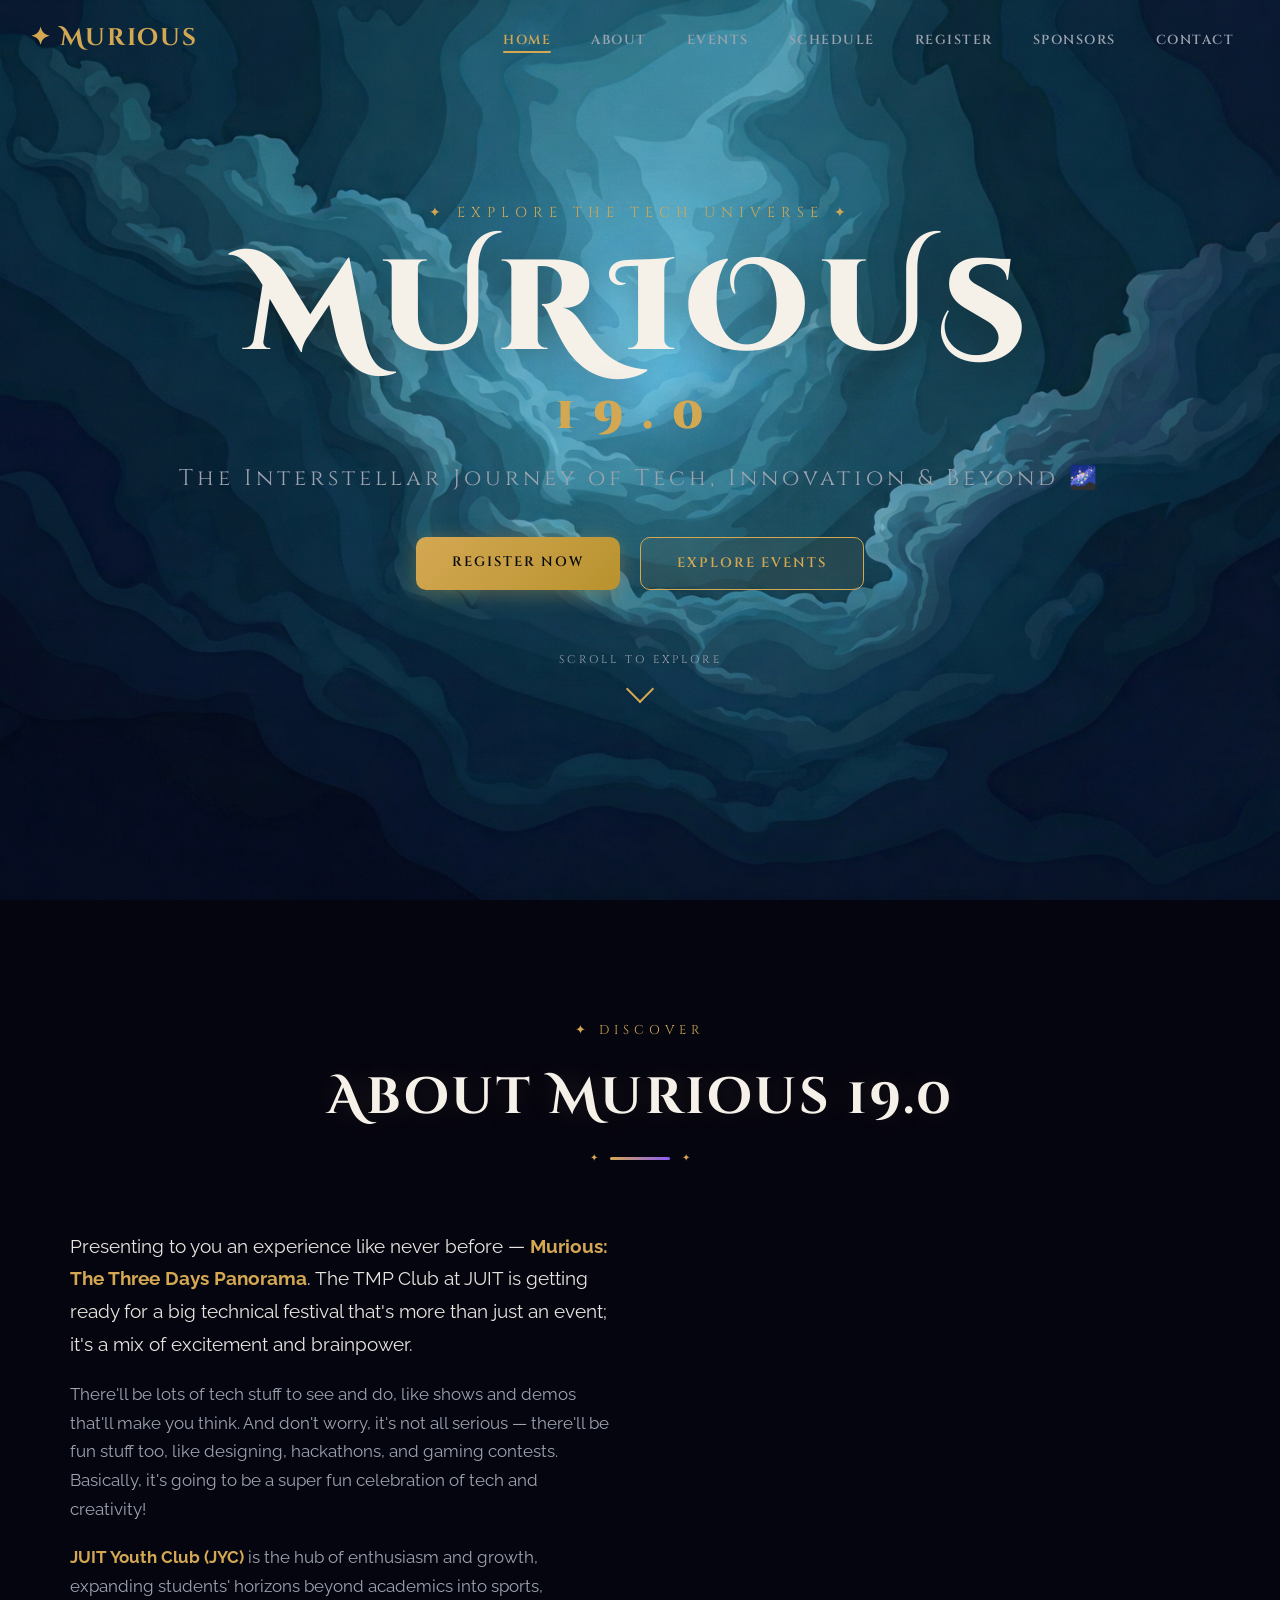
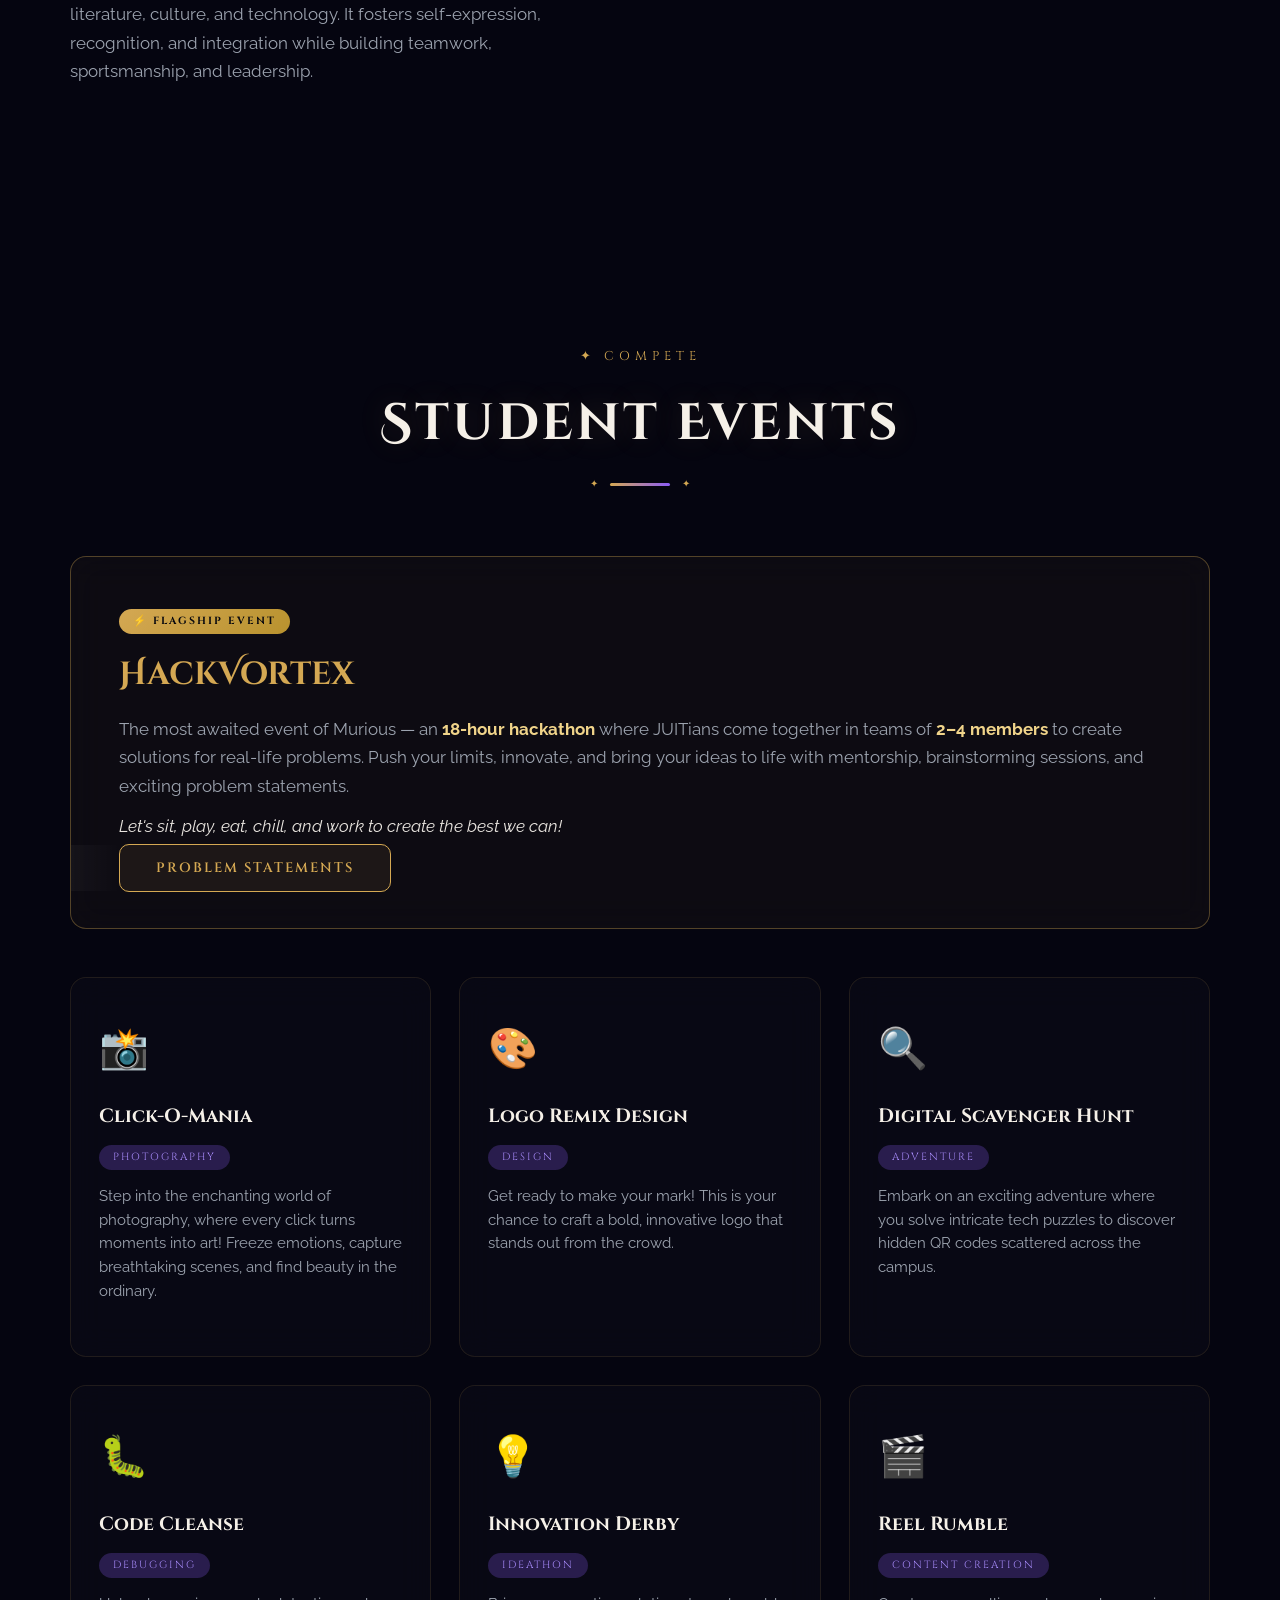
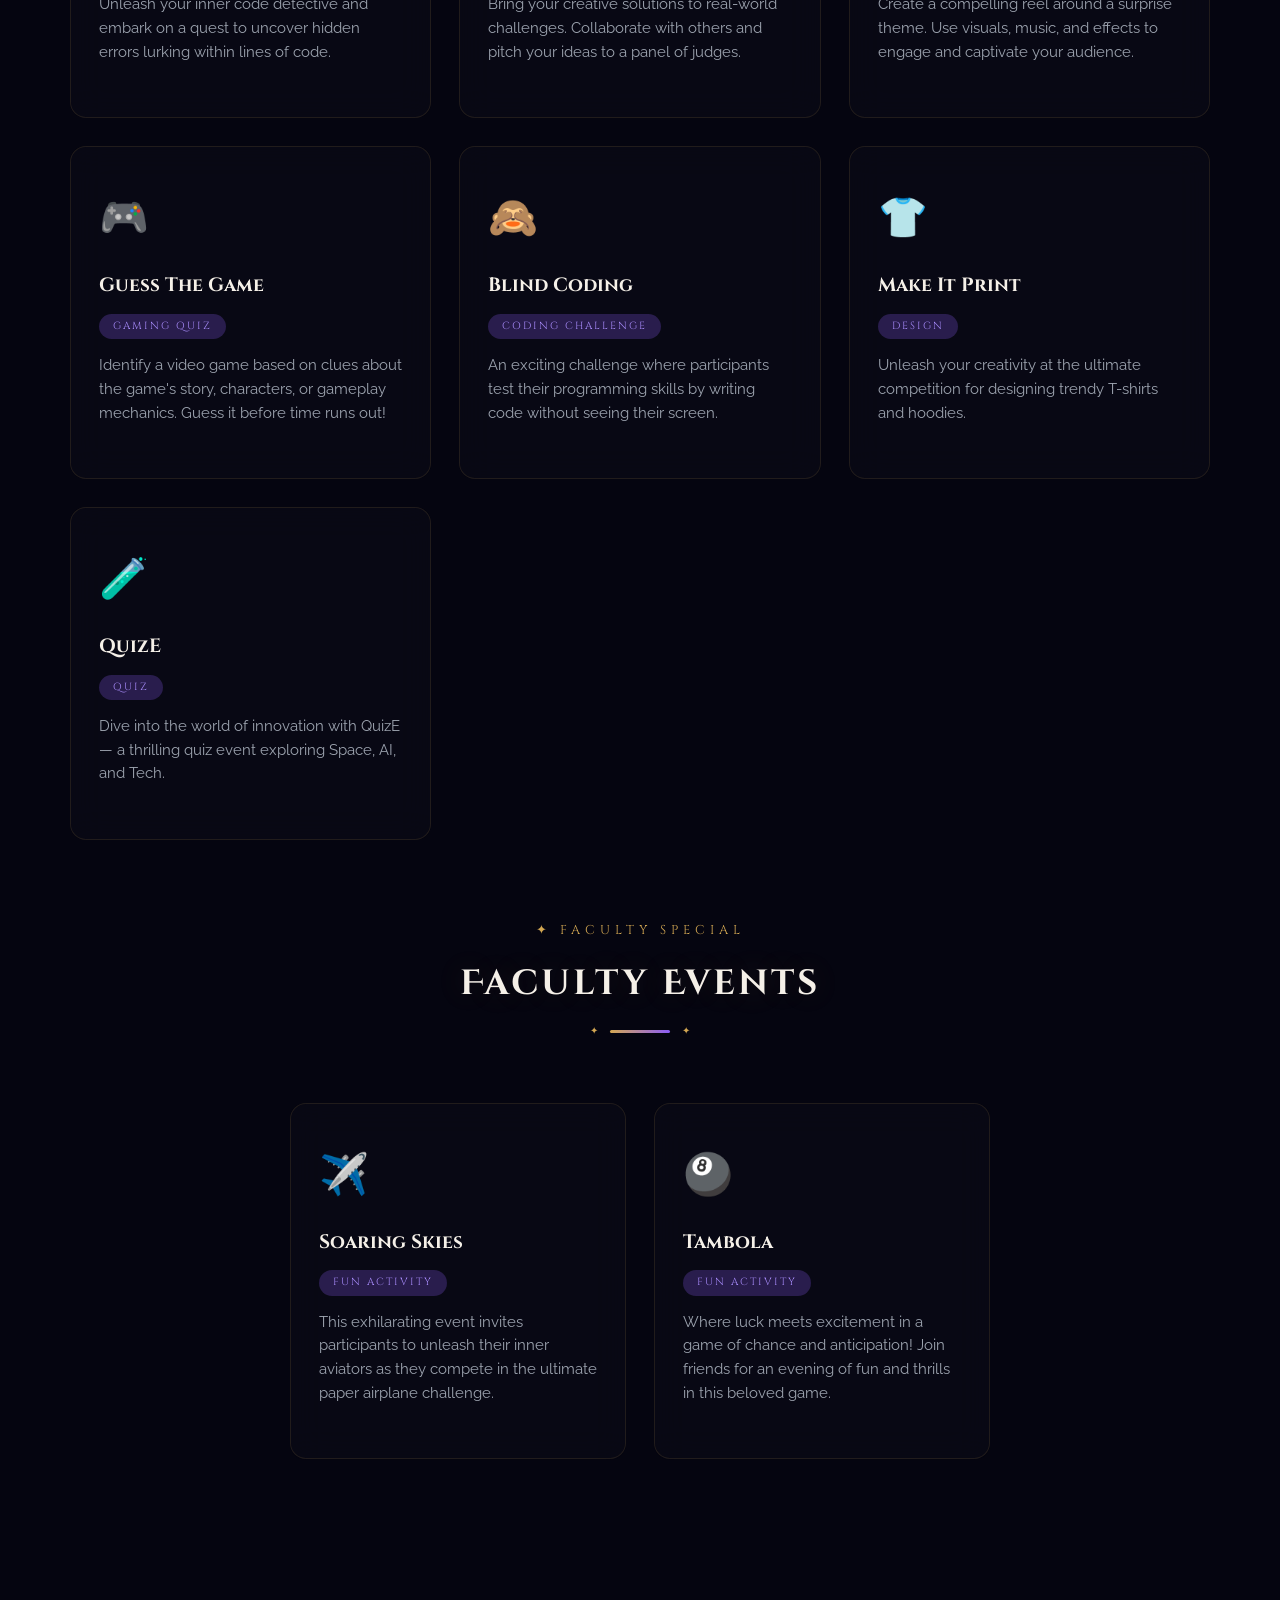
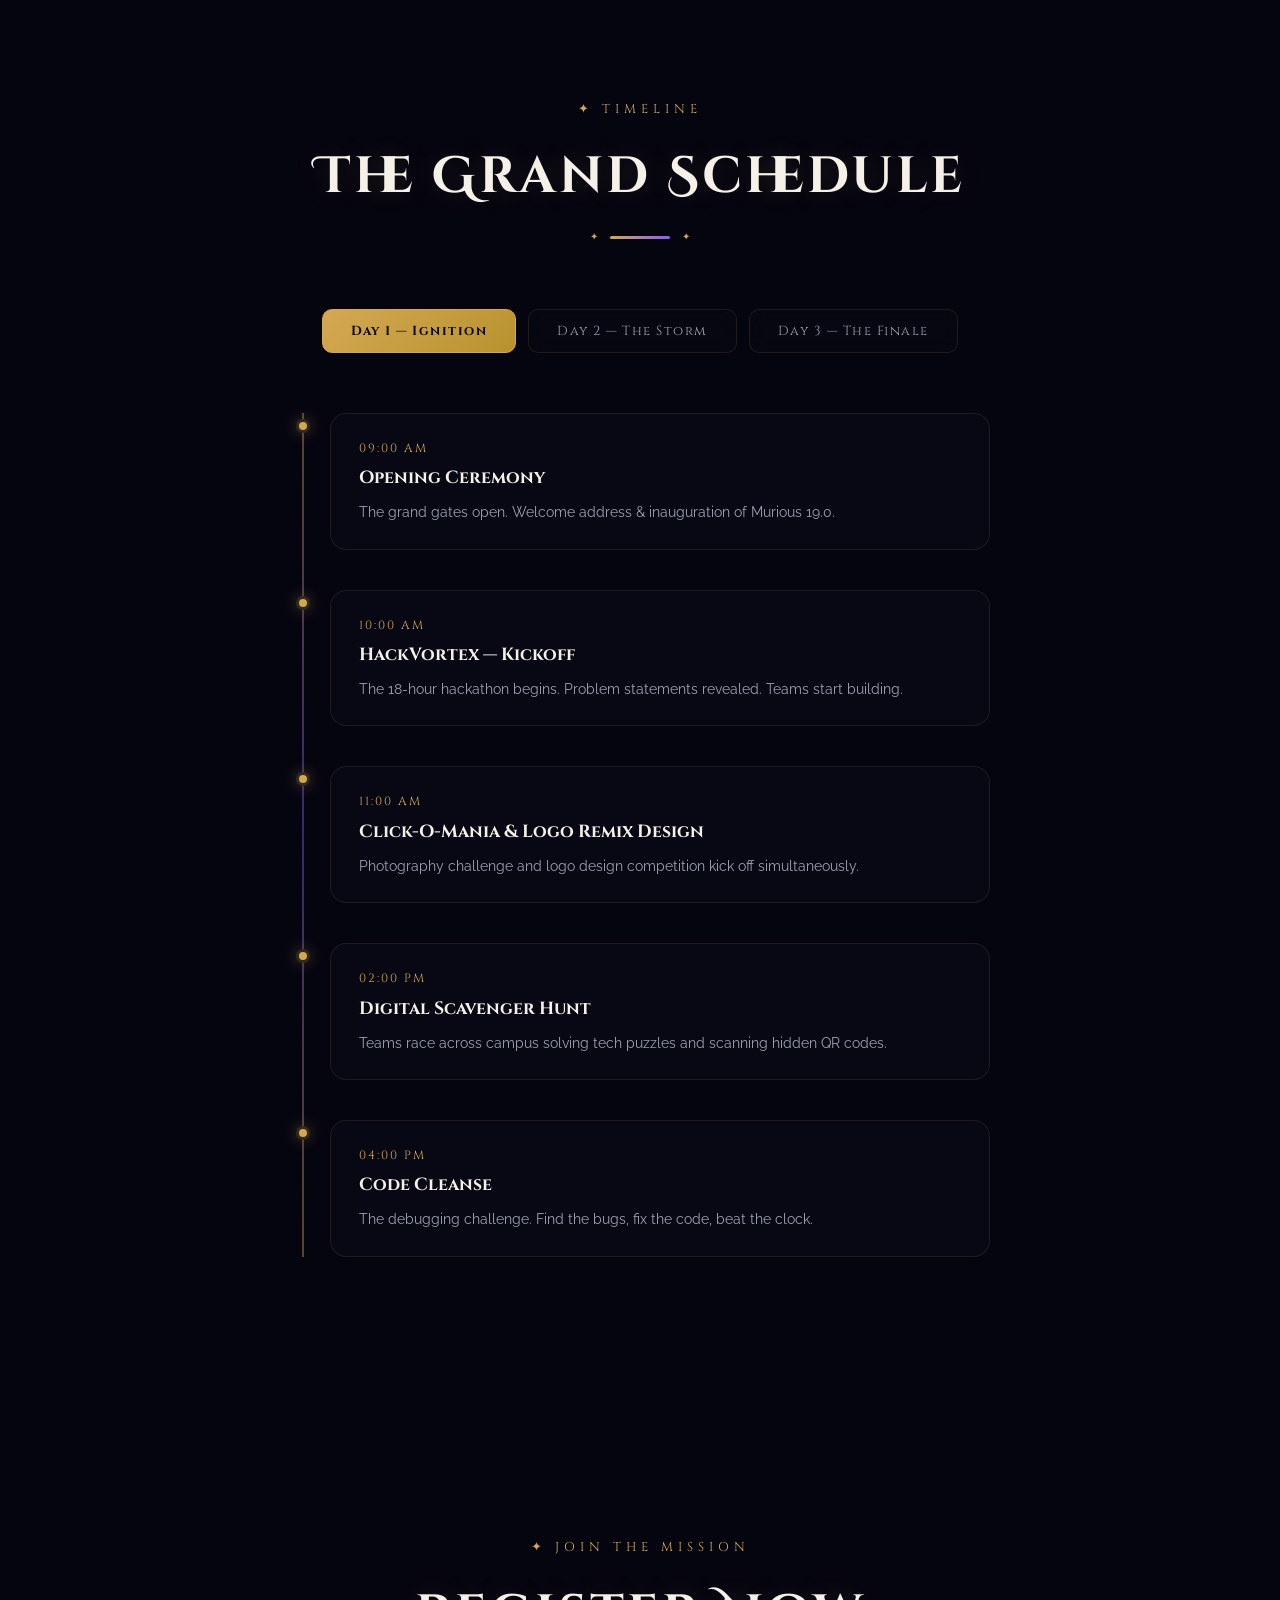
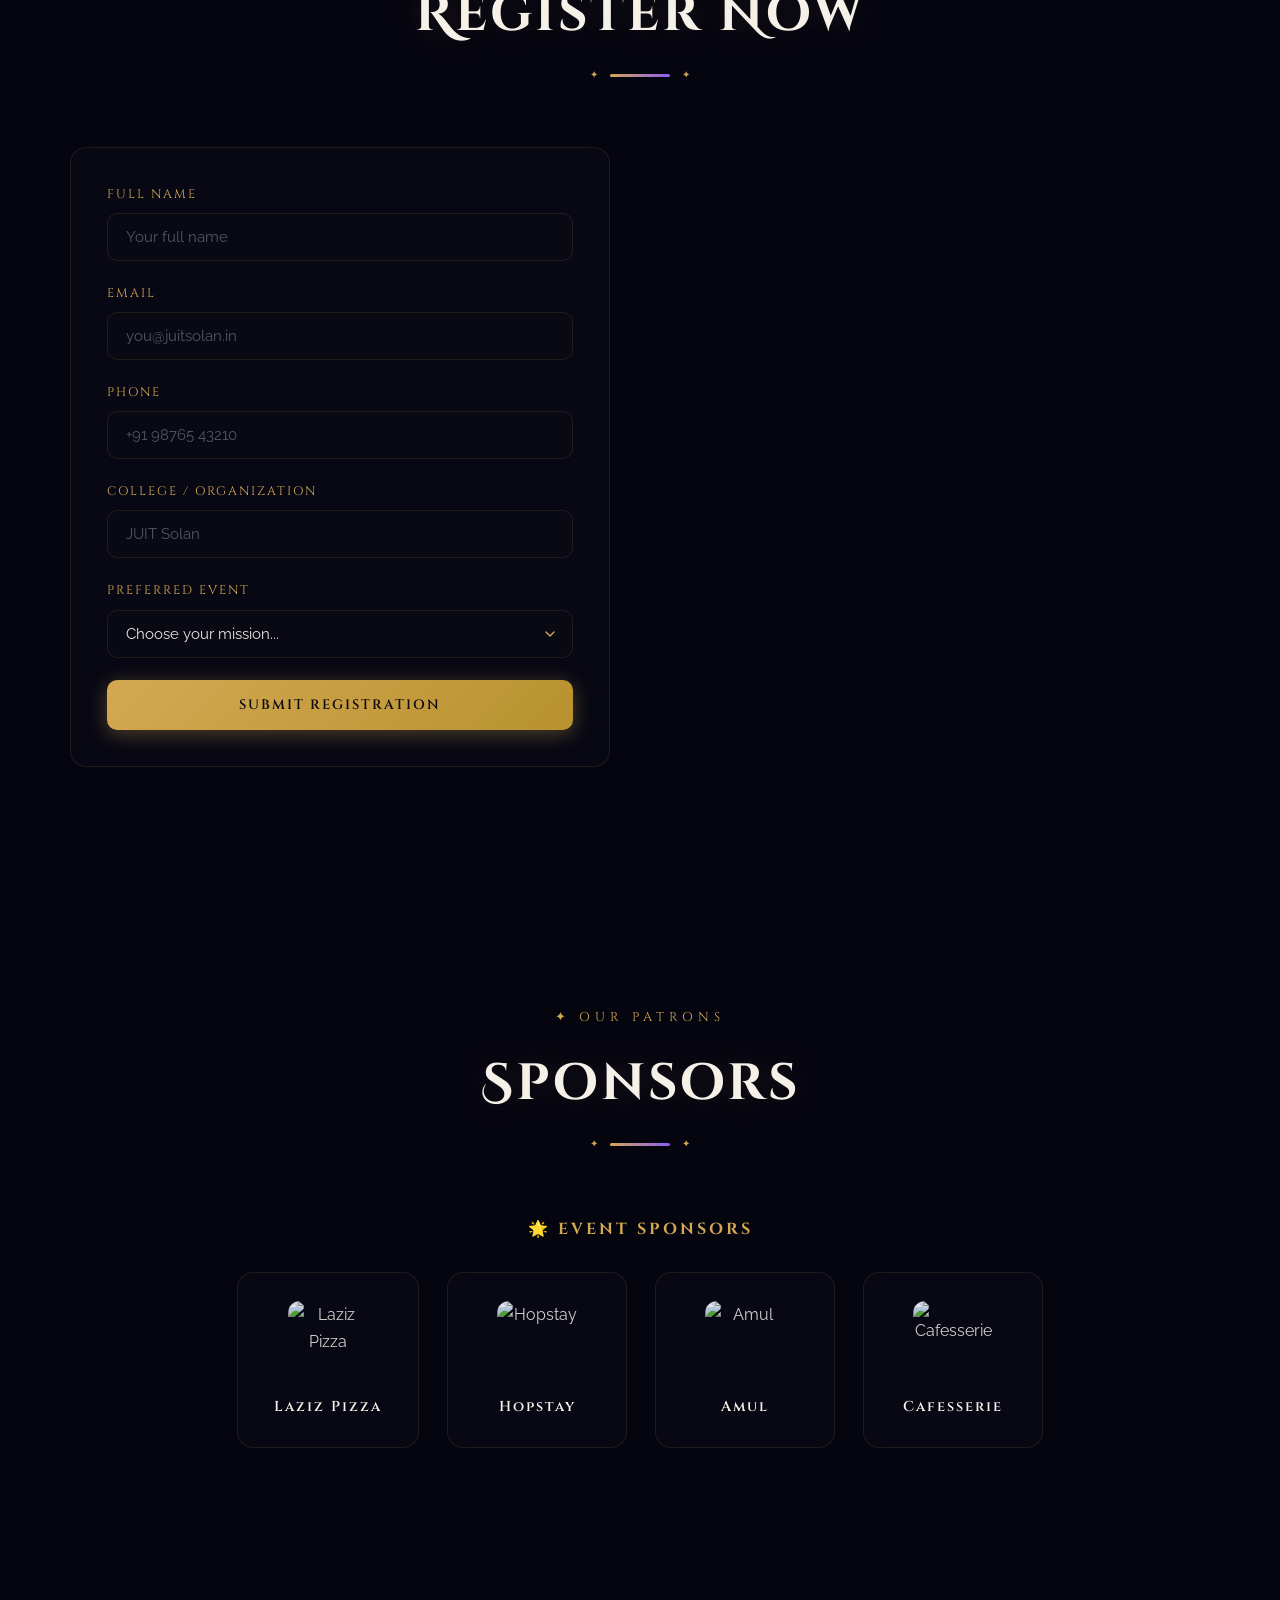
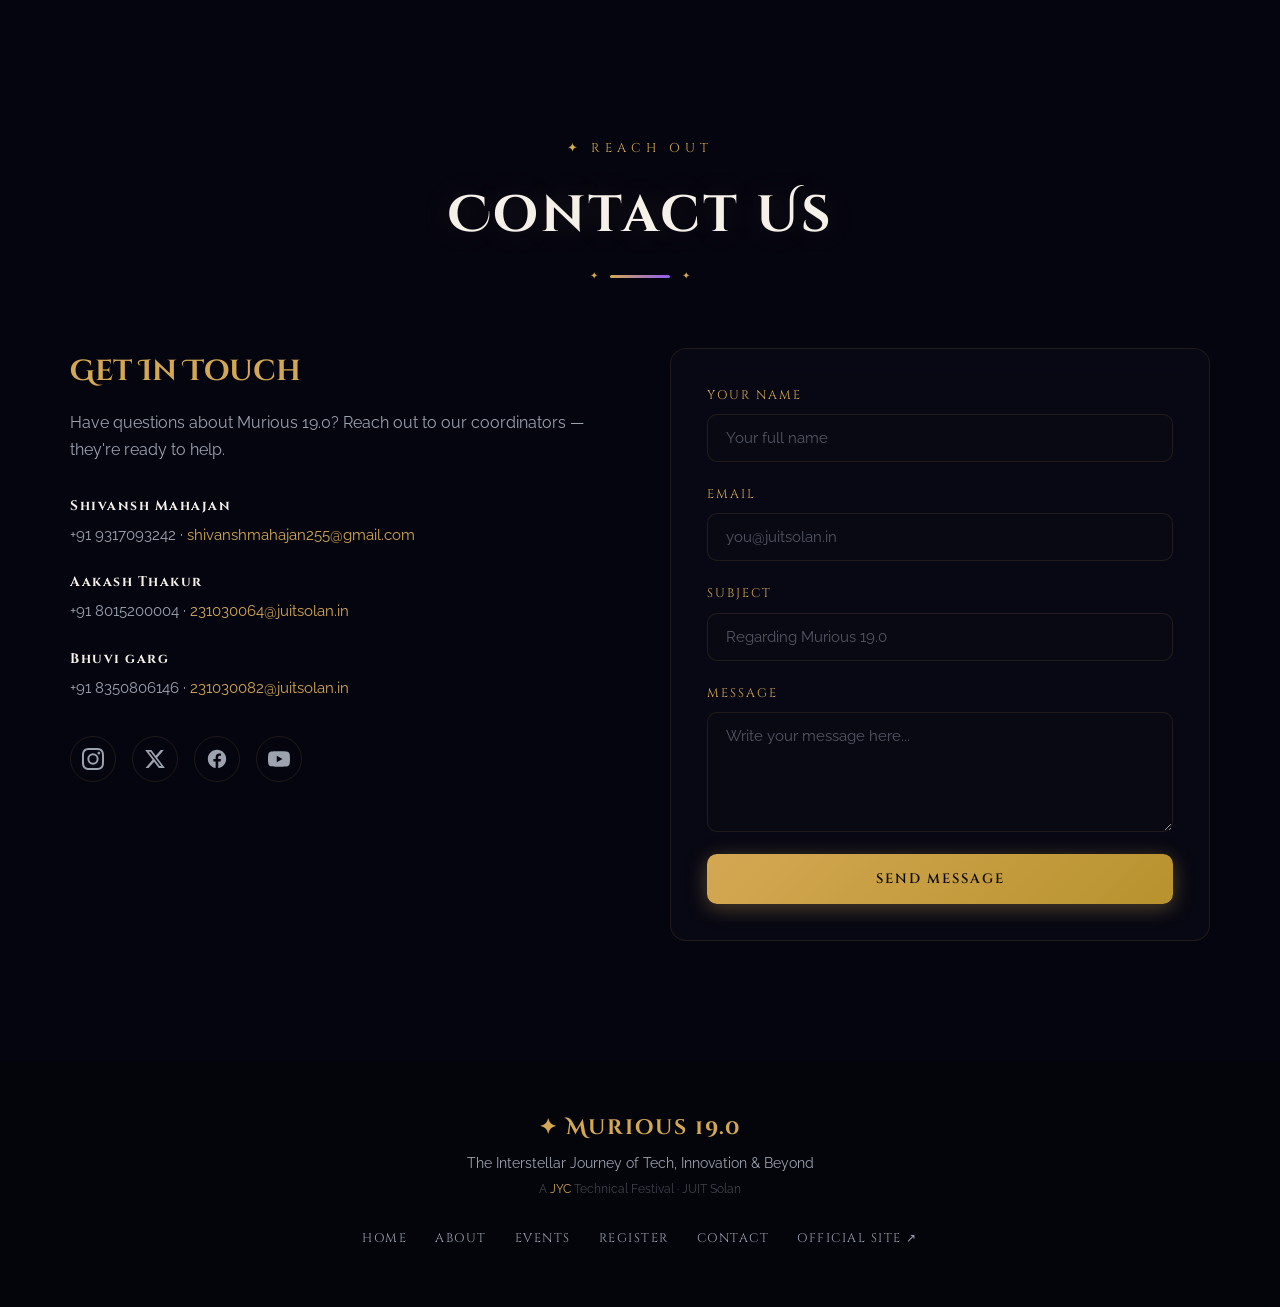
==== index.html @ af6c16df "Merge pull request #2 from abhinavxjha/main new bg animation" ====
<!DOCTYPE html>
<html lang="en">

<head>
  <meta charset="UTF-8">
  <meta name="viewport" content="width=device-width, initial-scale=1.0">
  <title>Murious 19.0 — Explore the Tech Universe | JUIT</title>
  <meta name="description"
    content="Murious 19.0 by JYC — The three-day tech fest panorama at JUIT. HackVortex, Blind Coding, Innovation Derby, and more. Register now!">
  <link rel="preconnect" href="https://fonts.googleapis.com">
  <link rel="preconnect" href="https://fonts.gstatic.com" crossorigin>
  <link
    href="https://fonts.googleapis.com/css2?family=Cinzel+Decorative:wght@400;700;900&family=Cinzel:wght@400;600;700&family=Raleway:wght@300;400;500;600;700&display=swap"
    rel="stylesheet">
  <link rel="stylesheet" href="styles.css">
</head>

<body>


  <!-- ═══ LOADER ═══ -->
  <div id="pageLoader" class="page-loader">
    <img src="loader.gif" alt="Loading..." class="loader-gif">
  </div>


  <!-- ═══ MAGIC WAND CURSOR ═══ -->
  <div id="wandCursor" class="wand-cursor">
    <img src="static_cursor.png" class="wand-static" alt="">
    <img src="clicked_cursor.png" class="wand-clicked" alt="">
  </div>
  <div id="wandShadow" class="wand-shadow"></div>
  <div id="sparkleContainer" class="sparkle-container"></div>
  <canvas id="wandTrail" class="wand-trail"></canvas>


  <!-- ═══ NAVBAR ═══ -->
  <nav id="navbar">
    <div class="nav-container">
      <a href="#home" class="nav-logo">✦ Murious</a>
      <button class="nav-toggle" id="navToggle" aria-label="Toggle menu">
        <span></span><span></span><span></span>
      </button>
      <ul class="nav-links" id="navLinks">
        <li><a href="#home" class="nav-link active">Home</a></li>
        <li><a href="#about" class="nav-link">About</a></li>
        <li><a href="#events" class="nav-link">Events</a></li>
        <li><a href="#schedule" class="nav-link">Schedule</a></li>
        <li><a href="#register" class="nav-link">Register</a></li>
        <li><a href="#sponsors" class="nav-link">Sponsors</a></li>
        <li><a href="#contact" class="nav-link">Contact</a></li>
      </ul>
    </div>
  </nav>

  <!-- ═══ SCROLLABLE CONTENT ═══ -->
  <main class="content-layer">


  <!-- HOME / HERO -->
    <section id="home" class="section hero-section">
      <div class="hero-content">
        <p class="hero-pre">✦ Explore the Tech Universe ✦</p>
        <h1 class="hero-title">MURIOUS<span class="hero-year">19.0</span></h1>
        <p class="hero-tagline">The Interstellar Journey of Tech, Innovation &amp; Beyond 🌌</p>
        <div class="hero-cta-group">
          <a href="https://forms.gle/axCYgx6kRqmrD6RG7" target="_blank" class="btn btn-primary">Register Now</a>
          <a href="#events" class="btn btn-outline">Explore Events</a>
        </div>
        <div class="scroll-indicator">
          <span>Scroll to Explore</span>
          <div class="scroll-arrow"></div>
        </div>
      </div>
      <img src="castle.png" class="hero-castle" alt="Murious Castle">
      <img src="ltree.png" class="hero-tree hero-tree-left" alt="">
      <img src="rtree.png" class="hero-tree hero-tree-right" alt="">
      <img src="lclifs.png" class="hero-clif hero-clif-left" alt="">
      <img src="rclifs.png" class="hero-clif hero-clif-right" alt="">
    </section>


    <!-- ABOUT -->
    <section id="about" class="section">
      <div class="section-container">
        <div class="section-header reveal">
          <span class="section-tag">✦ Discover</span>
          <h2 class="section-title">About Murious 19.0</h2>
          <div class="title-ornament"></div>
        </div>
        <div class="about-grid">
          <div class="about-text reveal">
            <p class="about-lead">Presenting to you an experience like never before — <strong>Murious: The Three Days
                Panorama</strong>. The TMP Club at JUIT is getting ready for a big technical festival that's more than
              just an event; it's a mix of excitement and brainpower.</p>
            <p>There'll be lots of tech stuff to see and do, like shows and demos that'll make you think. And don't
              worry, it's not all serious — there'll be fun stuff too, like designing, hackathons, and gaming contests.
              Basically, it's going to be a super fun celebration of tech and creativity!</p>
            <p><strong>JUIT Youth Club (JYC)</strong> is the hub of enthusiasm and growth, expanding students' horizons
              beyond academics into sports, literature, culture, and technology. It fosters self-expression,
              recognition, and integration while building teamwork, sportsmanship, and leadership.</p>
          </div>

        </div>
      </div>
    </section>


    <!-- EVENTS -->
    <section id="events" class="section">
      <div class="section-container">
        <div class="section-header reveal">
          <span class="section-tag">✦ Compete</span>
          <h2 class="section-title">Student Events</h2>
          <div class="title-ornament"></div>
        </div>

        
        <!-- HACKVORTEX FEATURED -->
        <div class="featured-event glass-card reveal">
          <div class="featured-event-content">
            <span class="event-type featured-type">⚡ Flagship Event</span>
            <h3>HackVortex</h3>
            <p>The most awaited event of Murious — an <strong>18-hour hackathon</strong> where JUITians come together in
              teams of <strong>2–4 members</strong> to create solutions for real-life problems. Push your limits,
              innovate, and bring your ideas to life with mentorship, brainstorming sessions, and exciting problem
              statements.</p>
            <p class="featured-sub">Let's sit, play, eat, chill, and work to create the best we can!</p>
            <a href="https://drive.google.com/file/d/1WscJIWWycX5eQzXC22tiITf636T7GMsm/view?usp=sharing" target="_blank"
              class="btn btn-outline" style="margin-top:16px;">Problem Statements</a>
          </div>
        </div>


        <!-- EVENT GRIDS -->
        <div class="events-grid">
          <div class="event-card glass-card reveal">
            <div class="event-icon">📸</div>
            <h3>Click-O-Mania</h3>
            <span class="event-type">Photography</span>
            <p>Step into the enchanting world of photography, where every click turns moments into art! Freeze emotions,
              capture breathtaking scenes, and find beauty in the ordinary.</p>
          </div>
          <div class="event-card glass-card reveal">
            <div class="event-icon">🎨</div>
            <h3>Logo Remix Design</h3>
            <span class="event-type">Design</span>
            <p>Get ready to make your mark! This is your chance to craft a bold, innovative logo that stands out from
              the crowd.</p>
          </div>
          <div class="event-card glass-card reveal">
            <div class="event-icon">🔍</div>
            <h3>Digital Scavenger Hunt</h3>
            <span class="event-type">Adventure</span>
            <p>Embark on an exciting adventure where you solve intricate tech puzzles to discover hidden QR codes
              scattered across the campus.</p>
          </div>
          <div class="event-card glass-card reveal">
            <div class="event-icon">🐛</div>
            <h3>Code Cleanse</h3>
            <span class="event-type">Debugging</span>
            <p>Unleash your inner code detective and embark on a quest to uncover hidden errors lurking within lines of
              code.</p>
          </div>
          <div class="event-card glass-card reveal">
            <div class="event-icon">💡</div>
            <h3>Innovation Derby</h3>
            <span class="event-type">Ideathon</span>
            <p>Bring your creative solutions to real-world challenges. Collaborate with others and pitch your ideas to a
              panel of judges.</p>
          </div>
          <div class="event-card glass-card reveal">
            <div class="event-icon">🎬</div>
            <h3>Reel Rumble</h3>
            <span class="event-type">Content Creation</span>
            <p>Create a compelling reel around a surprise theme. Use visuals, music, and effects to engage and captivate
              your audience.</p>
          </div>
          <div class="event-card glass-card reveal">
            <div class="event-icon">🎮</div>
            <h3>Guess The Game</h3>
            <span class="event-type">Gaming Quiz</span>
            <p>Identify a video game based on clues about the game's story, characters, or gameplay mechanics. Guess it
              before time runs out!</p>
          </div>
          <div class="event-card glass-card reveal">
            <div class="event-icon">🙈</div>
            <h3>Blind Coding</h3>
            <span class="event-type">Coding Challenge</span>
            <p>An exciting challenge where participants test their programming skills by writing code without seeing
              their screen.</p>
          </div>
          <div class="event-card glass-card reveal">
            <div class="event-icon">👕</div>
            <h3>Make It Print</h3>
            <span class="event-type">Design</span>
            <p>Unleash your creativity at the ultimate competition for designing trendy T-shirts and hoodies.</p>
          </div>
          <div class="event-card glass-card reveal">
            <div class="event-icon">🧪</div>
            <h3>QuizE</h3>
            <span class="event-type">Quiz</span>
            <p>Dive into the world of innovation with QuizE — a thrilling quiz event exploring Space, AI, and Tech.</p>
          </div>
        </div>


        <!-- Faculty Events -->
        <div class="section-header reveal" style="margin-top: 80px;">
          <span class="section-tag">✦ Faculty Special</span>
          <h2 class="section-title" style="font-size: clamp(1.5rem, 3vw, 2.2rem);">Faculty Events</h2>
          <div class="title-ornament"></div>
        </div>
        <div class="events-grid events-grid-small">
          <div class="event-card glass-card reveal">
            <div class="event-icon">✈️</div>
            <h3>Soaring Skies</h3>
            <span class="event-type">Fun Activity</span>
            <p>This exhilarating event invites participants to unleash their inner aviators as they compete in the
              ultimate paper airplane challenge.</p>
          </div>
          <div class="event-card glass-card reveal">
            <div class="event-icon">🎱</div>
            <h3>Tambola</h3>
            <span class="event-type">Fun Activity</span>
            <p>Where luck meets excitement in a game of chance and anticipation! Join friends for an evening of fun and
              thrills in this beloved game.</p>
          </div>
        </div>
      </div>
    </section>


    <!-- SCHEDULE -->
    <section id="schedule" class="section">
      <div class="section-container">
        <div class="section-header reveal">
          <span class="section-tag">✦ Timeline</span>
          <h2 class="section-title">The Grand Schedule</h2>
          <div class="title-ornament"></div>
        </div>
        <div class="schedule-tabs reveal">
          <button class="schedule-tab active" data-day="1">Day 1 — Ignition</button>
          <button class="schedule-tab" data-day="2">Day 2 — The Storm</button>
          <button class="schedule-tab" data-day="3">Day 3 — The Finale</button>
        </div>
        <div class="timeline" id="timeline">
          <div class="timeline-line"></div>
          <div class="timeline-item reveal" data-day="1">
            <div class="timeline-dot"></div>
            <div class="timeline-content glass-card">
              <span class="timeline-time">09:00 AM</span>
              <h3>Opening Ceremony</h3>
              <p>The grand gates open. Welcome address &amp; inauguration of Murious 19.0.</p>
            </div>
          </div>
          <div class="timeline-item reveal" data-day="1">
            <div class="timeline-dot"></div>
            <div class="timeline-content glass-card">
              <span class="timeline-time">10:00 AM</span>
              <h3>HackVortex — Kickoff</h3>
              <p>The 18-hour hackathon begins. Problem statements revealed. Teams start building.</p>
            </div>
          </div>
          <div class="timeline-item reveal" data-day="1">
            <div class="timeline-dot"></div>
            <div class="timeline-content glass-card">
              <span class="timeline-time">11:00 AM</span>
              <h3>Click-O-Mania &amp; Logo Remix Design</h3>
              <p>Photography challenge and logo design competition kick off simultaneously.</p>
            </div>
          </div>
          <div class="timeline-item reveal" data-day="1">
            <div class="timeline-dot"></div>
            <div class="timeline-content glass-card">
              <span class="timeline-time">02:00 PM</span>
              <h3>Digital Scavenger Hunt</h3>
              <p>Teams race across campus solving tech puzzles and scanning hidden QR codes.</p>
            </div>
          </div>
          <div class="timeline-item reveal" data-day="1">
            <div class="timeline-dot"></div>
            <div class="timeline-content glass-card">
              <span class="timeline-time">04:00 PM</span>
              <h3>Code Cleanse</h3>
              <p>The debugging challenge. Find the bugs, fix the code, beat the clock.</p>
            </div>
          </div>
          <!-- Day 2 -->
          <div class="timeline-item reveal" data-day="2" style="display:none;">
            <div class="timeline-dot"></div>
            <div class="timeline-content glass-card">
              <span class="timeline-time">09:00 AM</span>
              <h3>Innovation Derby</h3>
              <p>Pitch your creative solutions to real-world challenges before the jury.</p>
            </div>
          </div>
          <div class="timeline-item reveal" data-day="2" style="display:none;">
            <div class="timeline-dot"></div>
            <div class="timeline-content glass-card">
              <span class="timeline-time">11:00 AM</span>
              <h3>Blind Coding</h3>
              <p>Write code without seeing the screen. Pure instinct, pure skill.</p>
            </div>
          </div>
          <div class="timeline-item reveal" data-day="2" style="display:none;">
            <div class="timeline-dot"></div>
            <div class="timeline-content glass-card">
              <span class="timeline-time">02:00 PM</span>
              <h3>Reel Rumble &amp; Make It Print</h3>
              <p>Content creation and merch design challenges run in parallel.</p>
            </div>
          </div>
          <div class="timeline-item reveal" data-day="2" style="display:none;">
            <div class="timeline-dot"></div>
            <div class="timeline-content glass-card">
              <span class="timeline-time">04:00 PM</span>
              <h3>HackVortex — Final Stretch</h3>
              <p>18 hours up. Final submissions and project demos begin.</p>
            </div>
          </div>
          <!-- Day 3 -->
          <div class="timeline-item reveal" data-day="3" style="display:none;">
            <div class="timeline-dot"></div>
            <div class="timeline-content glass-card">
              <span class="timeline-time">09:00 AM</span>
              <h3>Guess The Game &amp; QuizE</h3>
              <p>Gaming quiz and the space/AI/tech trivia showdown.</p>
            </div>
          </div>
          <div class="timeline-item reveal" data-day="3" style="display:none;">
            <div class="timeline-dot"></div>
            <div class="timeline-content glass-card">
              <span class="timeline-time">11:00 AM</span>
              <h3>Faculty Events — Soaring Skies &amp; Tambola</h3>
              <p>Paper airplane challenge and the beloved game of luck and anticipation.</p>
            </div>
          </div>
          <div class="timeline-item reveal" data-day="3" style="display:none;">
            <div class="timeline-dot"></div>
            <div class="timeline-content glass-card">
              <span class="timeline-time">03:00 PM</span>
              <h3>Prize Ceremony</h3>
              <p>Awards, recognition &amp; prizes bestowed upon the victors of Murious 19.0.</p>
            </div>
          </div>
          <div class="timeline-item reveal" data-day="3" style="display:none;">
            <div class="timeline-dot"></div>
            <div class="timeline-content glass-card">
              <span class="timeline-time">05:00 PM</span>
              <h3>Grand Closing</h3>
              <p>Farewell, networking &amp; celebration. Until Murious 20.0, explorers! 🚀</p>
            </div>
          </div>
        </div>
      </div>
    </section>


    <!-- REGISTER -->
    <section id="register" class="section">
      <div class="section-container">
        <div class="section-header reveal">
          <span class="section-tag">✦ Join the Mission</span>
          <h2 class="section-title">Register Now</h2>
          <div class="title-ornament"></div>
        </div>
        <div class="register-wrapper">

          <form class="register-form glass-card reveal" id="registerForm">
            <div class="form-group">
              <label for="regName">Full Name</label>
              <input type="text" id="regName" placeholder="Your full name" required>
            </div>
            <div class="form-group">
              <label for="regEmail">Email</label>
              <input type="email" id="regEmail" placeholder="you@juitsolan.in" required>
            </div>
            <div class="form-group">
              <label for="regPhone">Phone</label>
              <input type="tel" id="regPhone" placeholder="+91 98765 43210" required>
            </div>
            <div class="form-group">
              <label for="regCollege">College / Organization</label>
              <input type="text" id="regCollege" placeholder="JUIT Solan" required>
            </div>
            <div class="form-group">
              <label for="regEvent">Preferred Event</label>
              <select id="regEvent" required>
                <option value="" disabled selected>Choose your mission...</option>
                <option>HackVortex (Hackathon)</option>
                <option>Click-O-Mania (Photography)</option>
                <option>Logo Remix Design</option>
                <option>Digital Scavenger Hunt</option>
                <option>Code Cleanse (Debugging)</option>
                <option>Innovation Derby (Ideathon)</option>
                <option>Reel Rumble (Content Creation)</option>
                <option>Guess The Game</option>
                <option>Blind Coding</option>
                <option>Make It Print (Design)</option>
                <option>QuizE (Tech Quiz)</option>
                <option>All Events</option>
              </select>
            </div>
            <button type="submit" class="btn btn-primary btn-full" id="registerBtn">
              <span class="btn-text">Submit Registration</span>
              <span class="btn-magic">✦ Registered! ✦</span>
            </button>
          </form>
        </div>
      </div>
    </section>


    <!-- SPONSORS -->
    <section id="sponsors" class="section">
      <div class="section-container">
        <div class="section-header reveal">
          <span class="section-tag">✦ Our Patrons</span>
          <h2 class="section-title">Sponsors</h2>
          <div class="title-ornament"></div>
        </div>
        <div class="sponsors-tier reveal">
          <h3 class="tier-title">🌟 Event Sponsors</h3>
          <div class="sponsors-grid">
            <div class="sponsor-card glass-card">
              <div class="sponsor-glow"></div>
              <img src="https://murious.jyc.co.in/assets/lazizpizza-CYQ73uPV.jpeg" alt="Laziz Pizza"
                class="sponsor-img">
              <span>Laziz Pizza</span>
            </div>
            <div class="sponsor-card glass-card">
              <div class="sponsor-glow"></div>
              <img src="https://murious.jyc.co.in/assets/hopstay-BpjZGJk_.jpeg" alt="Hopstay" class="sponsor-img">
              <span>Hopstay</span>
            </div>
            <div class="sponsor-card glass-card">
              <div class="sponsor-glow"></div>
              <img src="https://murious.jyc.co.in/assets/amul-BEqZfMeO.webp" alt="Amul" class="sponsor-img">
              <span>Amul</span>
            </div>
            <div class="sponsor-card glass-card">
              <div class="sponsor-glow"></div>
              <img src="https://murious.jyc.co.in/assets/cafesserie-BHt08vgE.jpeg" alt="Cafesserie" class="sponsor-img">
              <span>Cafesserie</span>
            </div>
          </div>
        </div>
      </div>
    </section>


    <!-- CONTACT -->
    <section id="contact" class="section">
      <div class="section-container">
        <div class="section-header reveal">
          <span class="section-tag">✦ Reach Out</span>
          <h2 class="section-title">Contact Us</h2>
          <div class="title-ornament"></div>
        </div>
        <div class="contact-grid">
          <div class="contact-info reveal">
            <h3>Get In Touch</h3>
            <p>Have questions about Murious 19.0? Reach out to our coordinators — they're ready to help.</p>
            <div class="contact-details">
              <div class="contact-item">
                <div>
                  <strong>Shivansh Mahajan</strong>
                  <p>+91 9317093242 · <a href="mailto:shivanshmahajan255@gmail.com"
                      style="color:var(--gold);">shivanshmahajan255@gmail.com</a></p>
                </div>
              </div>
              <div class="contact-item">
                <div>
                  <strong>Aakash Thakur</strong>
                  <p>+91 8015200004 · <a href="mailto:231030064@juitsolan.in"
                      style="color:var(--gold);">231030064@juitsolan.in</a></p>
                </div>
              </div>
              <div class="contact-item">
                <div>
                  <strong>Bhuvi garg</strong>
                  <p>+91 8350806146 · <a href="mailto:231030082@juitsolan.in"
                      style="color:var(--gold);">231030082@juitsolan.in</a></p>
                </div>
              </div>
            </div>
            <div class="social-links">
              <a href="https://www.instagram.com/murious.juit/" target="_blank" class="social-link"
                aria-label="Instagram">
                <svg viewBox="0 0 24 24" width="22" height="22" fill="currentColor">
                  <path
                    d="M12 2.163c3.204 0 3.584.012 4.85.07 3.252.148 4.771 1.691 4.919 4.919.058 1.265.069 1.645.069 4.849 0 3.205-.012 3.584-.069 4.849-.149 3.225-1.664 4.771-4.919 4.919-1.266.058-1.644.07-4.85.07-3.204 0-3.584-.012-4.849-.07-3.26-.149-4.771-1.699-4.919-4.92-.058-1.265-.07-1.644-.07-4.849 0-3.204.013-3.583.07-4.849.149-3.227 1.664-4.771 4.919-4.919 1.266-.057 1.645-.069 4.849-.069zM12 0C8.741 0 8.333.014 7.053.072 2.695.272.273 2.69.073 7.052.014 8.333 0 8.741 0 12c0 3.259.014 3.668.072 4.948.2 4.358 2.618 6.78 6.98 6.98C8.333 23.986 8.741 24 12 24c3.259 0 3.668-.014 4.948-.072 4.354-.2 6.782-2.618 6.979-6.98.059-1.28.073-1.689.073-4.948 0-3.259-.014-3.667-.072-4.947-.196-4.354-2.617-6.78-6.979-6.98C15.668.014 15.259 0 12 0zm0 5.838a6.162 6.162 0 100 12.324 6.162 6.162 0 000-12.324zM12 16a4 4 0 110-8 4 4 0 010 8zm6.406-11.845a1.44 1.44 0 100 2.881 1.44 1.44 0 000-2.881z" />
                </svg>
              </a>
              <a href="https://x.com/JycJuit/" target="_blank" class="social-link" aria-label="Twitter/X">
                <svg viewBox="0 0 24 24" width="22" height="22" fill="currentColor">
                  <path
                    d="M18.244 2.25h3.308l-7.227 8.26 8.502 11.24H16.17l-5.214-6.817L4.99 21.75H1.68l7.73-8.835L1.254 2.25H8.08l4.713 6.231zm-1.161 17.52h1.833L7.084 4.126H5.117z" />
                </svg>
              </a>
              <a href="https://www.facebook.com/jyc.juit/" target="_blank" class="social-link" aria-label="Facebook">
                <svg viewBox="0 0 24 24" width="22" height="22" fill="currentColor">
                  <path
                    d="M12,2C6.477,2,2,6.477,2,12c0,5.013,3.693,9.153,8.505,9.876V14.65H8.031v-2.629h2.474v-1.749c0-2.896,1.411-4.167,3.818-4.167c1.153,0,1.762.085,2.051.124v2.294h-1.642c-1.022,0-1.379.969-1.379,2.061v1.437h2.995l-.406,2.629h-2.588v7.247C18.235,21.236,22,17.062,22,12C22,6.477,17.523,2,12,2z" />
                </svg>
              </a>
              <a href="https://www.youtube.com/@JYCPhotographyClub" target="_blank" class="social-link"
                aria-label="YouTube">
                <svg viewBox="0 0 24 24" width="22" height="22" fill="currentColor">
                  <path
                    d="M23.498 6.186a3.016 3.016 0 00-2.122-2.136C19.505 3.545 12 3.545 12 3.545s-7.505 0-9.377.505A3.017 3.017 0 00.502 6.186C0 8.07 0 12 0 12s0 3.93.502 5.814a3.016 3.016 0 002.122 2.136c1.871.505 9.376.505 9.376.505s7.505 0 9.377-.505a3.015 3.015 0 002.122-2.136C24 15.93 24 12 24 12s0-3.93-.502-5.814zM9.545 15.568V8.432L15.818 12l-6.273 3.568z" />
                </svg>
              </a>
            </div>
          </div>
          <form class="contact-form glass-card reveal" id="contactForm">
            <div class="form-group">
              <label for="contactName">Your Name</label>
              <input type="text" id="contactName" placeholder="Your full name" required>
            </div>
            <div class="form-group">
              <label for="contactEmail">Email</label>
              <input type="email" id="contactEmail" placeholder="you@juitsolan.in" required>
            </div>
            <div class="form-group">
              <label for="contactSubject">Subject</label>
              <input type="text" id="contactSubject" placeholder="Regarding Murious 19.0" required>
            </div>
            <div class="form-group">
              <label for="contactMessage">Message</label>
              <textarea id="contactMessage" rows="5" placeholder="Write your message here..." required></textarea>
            </div>
            <button type="submit" class="btn btn-primary btn-full">Send Message</button>
          </form>
        </div>
      </div>
    </section>


    <!-- FOOTER -->
    <footer class="footer">
      <div class="footer-content">
        <div class="footer-brand">
          <span class="footer-logo">✦ Murious 19.0</span>
          <p>The Interstellar Journey of Tech, Innovation &amp; Beyond</p>
          <p style="font-size:0.75rem; color:rgba(156,163,175,0.4); margin-top:4px;">A <a href="https://jyc.co.in/"
              target="_blank" style="color:var(--gold);">JYC</a> Technical Festival · JUIT Solan</p>
        </div>
        <div class="footer-links">
          <a href="#home">Home</a><a href="#about">About</a><a href="#events">Events</a>
          <a href="#register">Register</a><a href="#contact">Contact</a>
          <a href="https://jyc.co.in/" target="_blank">Official Site ↗</a>
        </div>
      </div>
    </footer>
  </main>
  <script src="script.js"></script>
</body>
</html>
---- styles.css ----
/* ═══════════════════════════════════════════════════════
   MURIOUS 2026 — Cinematic One-Page Styles v2
   Full-screen animation BG + floating transparent UI
   ═══════════════════════════════════════════════════════ */

@font-face {
  font-family: 'HarryPotter';
  src: url('harry_p/HARRYP__.TTF') format('truetype');
  font-weight: normal;
  font-style: normal;
  font-display: swap;
}

/* ════════════════════════════════════════════════════
   PAGE LOADER
   ════════════════════════════════════════════════════ */
.page-loader {
  position: fixed;
  top: 0;
  left: 0;
  width: 100%;
  height: 100%;
  background: #050510;
  display: flex;
  align-items: center;
  justify-content: center;
  z-index: 999999;
  transition: opacity 0.6s ease, visibility 0.6s ease;
}

.page-loader.hidden {
  opacity: 0;
  visibility: hidden;
  pointer-events: none;
}

.loader-gif {
  max-width: 286px;
  max-height: 286px;
}

:root {
  --bg-dark: #0a0a0f;
  --bg-card: rgba(10, 10, 20, 0.55);
  --bg-glass: rgba(12, 12, 25, 0.5);
  --bg-glass-hover: rgba(18, 18, 35, 0.65);

  --gold: #d4a853;
  --gold-light: #f0d48a;
  --gold-glow: rgba(212, 168, 83, 0.35);
  --purple: #8b5cf6;
  --purple-light: #a78bfa;
  --purple-glow: rgba(139, 92, 246, 0.25);

  --text: #e8e4df;
  --text-muted: #9ca3af;
  --text-heading: #f5f0e8;

  --border: rgba(212, 168, 83, 0.12);
  --border-hover: rgba(212, 168, 83, 0.4);

  --radius: 16px;
  --radius-sm: 10px;
  --transition: 0.4s cubic-bezier(0.25, 0.46, 0.45, 0.94);

  --font-display: 'HarryPotter', 'Cinzel Decorative', 'Cinzel', serif;
  --font-heading: 'Cinzel', serif;
  --font-body: 'Raleway', sans-serif;
}

*,
*::before,
*::after {
  margin: 0;
  padding: 0;
  box-sizing: border-box;
}

html {
  scroll-behavior: smooth;
  scrollbar-width: thin;
  scrollbar-color: var(--gold) var(--bg-dark);
  cursor: none !important;
}

html::-webkit-scrollbar {
  width: 6px;
}

html::-webkit-scrollbar-track {
  background: var(--bg-dark);
  
}

html::-webkit-scrollbar-thumb {
  background: var(--gold);
  border-radius: 3px;
  
}

body {
  font-family: var(--font-body);
  background: url('Background.png') center center / cover no-repeat fixed, #050510;
  color: var(--text);
  line-height: 1.7;
  overflow-x: hidden;
  -webkit-font-smoothing: antialiased;
  cursor: none !important;
}

a,
button,
input,
select,
textarea {
  cursor: none !important;
}

a {
  text-decoration: none;
  color: inherit;
}

img {
  max-width: 100%;
  display: block;
}

/* ════════════════════════════════════════════════════
   MAGIC WAND CURSOR
   ════════════════════════════════════════════════════ */
.wand-cursor {
  position: fixed;
  top: 0;
  left: 0;
  width: 80px;
  height: 80px;
  pointer-events: none;
  z-index: 100000;
  transform: translate(-10%, -10%) rotate(-30deg);
  transition: transform 0.05s ease;
  filter: drop-shadow(0 4px 8px rgba(0, 0, 0, 0.7));
}

.wand-cursor img {
  position: absolute;
  top: 0;
  left: 0;
  width: 100%;
  height: 100%;
  object-fit: contain;
  transition: opacity 0.12s ease;
}

.wand-cursor .wand-static {
  opacity: 1;
}

.wand-cursor .wand-clicked {
  opacity: 0;
}

.wand-cursor.casting .wand-static {
  opacity: 0;
}

.wand-cursor.casting .wand-clicked {
  opacity: 1;
}

.wand-cursor.casting {
  transform: translate(-10%, -10%) rotate(-25deg) scale(1.15);
}

.wand-shadow {
  position: fixed;
  width: 30px;
  height: 10px;
  border-radius: 50%;
  background: radial-gradient(ellipse, rgba(212, 168, 83, 0.35) 0%, transparent 70%);
  pointer-events: none;
  z-index: 99999;
  transform: translate(-50%, 20px);
  filter: blur(3px);
  transition: opacity 0.15s;
}

.wand-trail {
  position: fixed;
  top: 0;
  left: 0;
  width: 100%;
  height: 100%;
  pointer-events: none;
  z-index: 99998;
}

.sparkle-container {
  position: fixed;
  top: 0;
  left: 0;
  width: 100%;
  height: 100%;
  pointer-events: none;
  z-index: 99999;
}

.sparkle {
  position: absolute;
  width: 6px;
  height: 6px;
  border-radius: 50%;
  pointer-events: none;
  animation: sparkleAnim 0.7s ease-out forwards;
}

@keyframes sparkleAnim {
  0% {
    transform: translate(0, 0) scale(1);
    opacity: 1;
  }

  100% {
    transform: translate(var(--sx), var(--sy)) scale(0);
    opacity: 0;
  }
}


@keyframes burstAnim {
  0% {
    transform: translate(-50%, -50%) scale(0.3);
    opacity: 1;
  }

  100% {
    transform: translate(-50%, -50%) scale(2.5);
    opacity: 0;
  }
}

/* 
════════════════════════════════════════════════════
   CINEMATIC BACKGROUND (fixed, full-screen)
════════════════════════════════════════════════════ */

.bg-sky {
  position: absolute;
  top: 0;
  left: 0;
  width: 100%;
  height: 100%;
  background: url('Background.png') center center / cover no-repeat, radial-gradient(ellipse at 50% 30%, #1a1a3a 0%, #0a0a15 60%, #050510 100%);
  z-index: 0;
}

.bg-vignette {
  position: absolute;
  top: 0;
  left: 0;
  width: 100%;
  height: 100%;
  z-index: 8;
  background: radial-gradient(ellipse at center, transparent 40%, rgba(5, 5, 10, 0.6) 100%);
  pointer-events: none;
}

/* ════════════════════════════════════════════════════
   CONTENT LAYER (scrollable, above background)
   ════════════════════════════════════════════════════ */
.content-layer {
  position: relative;
  z-index: 10;
}

/* ════════════════════════════════════════════════════
   NAVBAR
   ════════════════════════════════════════════════════ */
#navbar {
  position: fixed;
  top: 0;
  left: 0;
  width: 100%;
  z-index: 1000;
  padding: 18px 0;
  transition: all 0.5s ease;
}

#navbar.scrolled {
  padding: 10px 0;
  background: rgba(10, 10, 15, 0.8);
  backdrop-filter: blur(24px);
  -webkit-backdrop-filter: blur(24px);
  border-bottom: 1px solid var(--border);
  box-shadow: 0 4px 30px rgba(0, 0, 0, 0.5);
}

.nav-container {
  max-width: 1300px;
  margin: 0 auto;
  padding: 0 30px;
  display: flex;
  align-items: center;
  justify-content: space-between;
}

.nav-logo {
  font-family: var(--font-display);
  font-size: 1.5rem;
  font-weight: 700;
  color: var(--gold);
  letter-spacing: 2px;
  transition: var(--transition);
}

.nav-logo:hover {
  text-shadow: 0 0 20px var(--gold-glow);
}

.nav-links {
  list-style: none;
  display: flex;
  gap: 8px;
}

.nav-link {
  font-family: var(--font-heading);
  font-size: 0.82rem;
  font-weight: 600;
  letter-spacing: 1.5px;
  text-transform: uppercase;
  color: var(--text-muted);
  padding: 8px 16px;
  border-radius: var(--radius-sm);
  transition: var(--transition);
  position: relative;
}

.nav-link::after {
  content: '';
  position: absolute;
  bottom: 4px;
  left: 50%;
  transform: translateX(-50%);
  width: 0;
  height: 2px;
  background: var(--gold);
  transition: width 0.3s ease;
  border-radius: 1px;
}

.nav-link:hover,
.nav-link.active {
  color: var(--gold);
}

.nav-link:hover::after,
.nav-link.active::after {
  width: 60%;
}

.nav-toggle {
  display: none;
  flex-direction: column;
  gap: 5px;
  background: none;
  border: none;
  cursor: none;
  padding: 5px;
}

.nav-toggle span {
  display: block;
  width: 26px;
  height: 2px;
  background: var(--gold);
  border-radius: 2px;
  transition: 0.3s ease;
}

/* ════════════════════════════════════════════════════
   HERO SECTION
   ════════════════════════════════════════════════════ */
.hero-section {
  height: 100vh;
  min-height: 600px;
  display: flex;
  align-items: center;
  justify-content: center;
  position: relative;
  overflow: hidden;
}

.hero-castle {
  width:clamp(220px, 55vw, 480px);
  position:absolute;
  left:50%;
  bottom:-95vh;
  transform: translateX(-50%);
  transform-origin:center bottom;
  z-index:6;
  pointer-events:none;
  will-change: transform;
  transition: transform 0.85s cubic-bezier(0.4, 0, 0.2, 1);
  -webkit-mask-image: linear-gradient(to bottom, black 85%, transparent 100%);
  mask-image: linear-gradient(to bottom, black 85%, transparent 100%);
}

.hero-tree {
  position: absolute;
  bottom: -8vh;
  z-index: 10;
  pointer-events: none;
  will-change: transform;
  transition: transform 0.85s cubic-bezier(0.4, 0, 0.2, 1);
}

.hero-tree-left {
  left: 0;
  transform: translateX(-110%);
  transform-origin: left bottom;
}

.hero-tree-right {
  right: 0;
  transform: translateX(110%);
  transform-origin: right bottom;
}

.hero-clif {
  position: absolute;
  bottom: -8vh;
  z-index: 7;
  pointer-events: none;
  will-change: transform;
  transition: transform 0.85s cubic-bezier(0.4, 0, 0.2, 1);
}

.hero-clif-left {
  left: 0;
  transform: translateX(-110%);
  width: 31vw;
  transform-origin: left bottom;
}

.hero-clif-right {
  right: 0;
  transform: translateX(110%);
  transform-origin: right bottom;
  width: 37vw;
}

.hero-content {
  text-align: center;
  padding: 0 20px;
  position: relative;
  z-index: 2;
  will-change: filter, opacity;
  transition: filter 0.85s ease, opacity 0.85s ease;
}

.hero-pre {
  font-family: var(--font-heading);
  font-size: 0.9rem;
  letter-spacing: 6px;
  text-transform: uppercase;
  color: var(--gold);
  margin-bottom: 16px;
  opacity: 0;
  animation: fadeInUp 1s 0.3s forwards;
}

.hero-title {
  font-family: var(--font-display);
  font-size: clamp(3.5rem, 10vw, 8rem);
  font-weight: 900;
  color: var(--text-heading);
  letter-spacing: 12px;
  line-height: 1.1;
  text-shadow: 0 0 40px rgba(29, 23, 10, 0.314), 0 0 80px rgba(43, 35, 21, 0.1);
  opacity: 0;
  animation: fadeInUp 1s 0.6s forwards;
}

.hero-year {
  display: block;
  font-size: 0.35em;
  letter-spacing: 20px;
  color: var(--gold);
  margin-top: 8px;
}

.hero-tagline {
  font-family: var(--font-heading);
  font-size: clamp(1rem, 2.5vw, 1.4rem);
  color: var(--text-muted);
  letter-spacing: 4px;
  margin-top: 20px;
  opacity: 0;
  animation: fadeInUp 1s 0.9s forwards;
}

.hero-cta-group {
  display: flex;
  gap: 20px;
  justify-content: center;
  margin-top: 40px;
  opacity: 0;
  animation: fadeInUp 1s 1.2s forwards;
}

.scroll-indicator {
  margin-top: 60px;
  display: flex;
  flex-direction: column;
  align-items: center;
  gap: 10px;
  opacity: 0;
  animation: fadeInUp 1s 1.5s forwards;
}

.scroll-indicator span {
  font-family: var(--font-heading);
  font-size: 0.7rem;
  letter-spacing: 3px;
  text-transform: uppercase;
  color: var(--text-muted);
}

.scroll-arrow {
  width: 20px;
  height: 20px;
  border-right: 2px solid var(--gold);
  border-bottom: 2px solid var(--gold);
  transform: rotate(45deg);
  animation: scrollBounce 2s infinite;
}

@keyframes scrollBounce {

  0%,
  100% {
    transform: rotate(45deg) translateY(0);
    opacity: 1;
  }

  50% {
    transform: rotate(45deg) translateY(8px);
    opacity: 0.5;
  }
}

/* ════════════════════════════════════════════════════
   GLASS CARD (universal transparent card)
   ════════════════════════════════════════════════════ */
.glass-card {
  background: var(--bg-glass);
  backdrop-filter: blur(16px);
  -webkit-backdrop-filter: blur(16px);
  border: 1px solid var(--border);
  border-radius: var(--radius);
  transition: var(--transition);
  position: relative;
  overflow: hidden;
}

.glass-card::before {
  content: '';
  position: absolute;
  top: 0;
  left: 0;
  right: 0;
  height: 1px;
  background: linear-gradient(90deg, transparent, rgba(212, 168, 83, 0.3), transparent);
  opacity: 0;
  transition: opacity 0.4s;
}

.glass-card:hover {
  background: var(--bg-glass-hover);
  border-color: var(--border-hover);
  box-shadow:
    0 8px 40px rgba(0, 0, 0, 0.4),
    0 0 30px var(--gold-glow),
    inset 0 0 30px rgba(212, 168, 83, 0.03);
  transform: translateY(-6px);
}

.glass-card:hover::before {
  opacity: 1;
}

/* ════════════════════════════════════════════════════
   BUTTONS
   ════════════════════════════════════════════════════ */
.btn {
  font-family: var(--font-heading);
  font-size: 0.85rem;
  font-weight: 600;
  letter-spacing: 2px;
  text-transform: uppercase;
  padding: 14px 36px;
  border-radius: var(--radius-sm);
  border: none;
  cursor: none;
  transition: all 0.4s ease;
  position: relative;
  overflow: hidden;
}

.btn::before {
  content: '';
  position: absolute;
  top: 0;
  left: -100%;
  width: 100%;
  height: 100%;
  background: linear-gradient(90deg, transparent, rgba(255, 255, 255, 0.1), transparent);
  transition: left 0.6s ease;
}

.btn:hover::before {
  left: 100%;
}

.btn-primary {
  background: linear-gradient(135deg, var(--gold) 0%, #b8922e 100%);
  color: #0a0a0f;
  box-shadow: 0 4px 20px var(--gold-glow);
}

.btn-primary:hover {
  transform: translateY(-3px);
  box-shadow: 0 8px 35px var(--gold-glow);
}

.btn-outline {
  background: rgba(212, 168, 83, 0.08);
  color: var(--gold);
  border: 1.5px solid var(--gold);
}

.btn-outline:hover {
  background: rgba(212, 168, 83, 0.15);
  transform: translateY(-3px);
  box-shadow: 0 4px 20px var(--gold-glow);
}

.btn-full {
  width: 100%;
  padding: 16px;
}

.btn-text,
.btn-magic {
  transition: 0.4s ease;
}

.btn-magic {
  position: absolute;
  left: 50%;
  top: 50%;
  transform: translate(-50%, -50%);
  opacity: 0;
  white-space: nowrap;
}

.btn.submitted .btn-text {
  opacity: 0;
  transform: translateY(-20px);
}

.btn.submitted .btn-magic {
  opacity: 1;
}

/* ════════════════════════════════════════════════════
   SECTIONS (with transparent backgrounds)
   ════════════════════════════════════════════════════ */
.section {
  padding: 120px 0;
  position: relative;
}

.section::before {
  display: none;
}

.hero-section::before {
  display: none;
}

.section-container {
  max-width: 1200px;
  margin: 0 auto;
  padding: 0 30px;
}

.section-header {
  text-align: center;
  margin-bottom: 70px;
}

.section-tag {
  font-family: var(--font-heading);
  font-size: 0.8rem;
  letter-spacing: 5px;
  text-transform: uppercase;
  color: var(--gold);
  display: block;
  margin-bottom: 12px;
}

.section-title {
  font-family: var(--font-display);
  font-size: clamp(2rem, 5vw, 3.2rem);
  font-weight: 700;
  color: var(--text-heading);
  letter-spacing: 3px;
  text-shadow: 0 0 30px rgba(212, 168, 83, 0.15);
}

.title-ornament {
  width: 60px;
  height: 3px;
  background: linear-gradient(90deg, var(--gold), var(--purple));
  margin: 16px auto 0;
  border-radius: 2px;
  position: relative;
}

.title-ornament::before,
.title-ornament::after {
  content: '✦';
  position: absolute;
  top: -8px;
  font-size: 10px;
  color: var(--gold);
}

.title-ornament::before {
  left: -20px;
}

.title-ornament::after {
  right: -20px;
}

/* ════════════════════════════════════════════════════
   ABOUT
   ════════════════════════════════════════════════════ */
.about-grid {
  display: grid;
  grid-template-columns: 1fr 1fr;
  gap: 60px;
  align-items: start;
}

.about-text p {
  margin-bottom: 20px;
  font-size: 1.05rem;
  color: var(--text-muted);
}

.about-text .about-lead {
  font-size: 1.2rem;
  color: var(--text);
}

.about-text strong {
  color: var(--gold);
}

.about-highlights {
  display: grid;
  grid-template-columns: 1fr 1fr;
  gap: 20px;
}

.highlight-card {
  padding: 28px 22px;
  text-align: center;
}

.highlight-icon {
  font-size: 2rem;
  margin-bottom: 12px;
}

.highlight-card h3 {
  font-family: var(--font-heading);
  font-size: 1.1rem;
  color: var(--gold);
  margin-bottom: 8px;
}

.highlight-card p {
  font-size: 0.85rem;
  color: var(--text-muted);
  line-height: 1.5;
}

/* ════════════════════════════════════════════════════
   EVENTS
   ════════════════════════════════════════════════════ */
.events-grid {
  display: grid;
  grid-template-columns: repeat(3, 1fr);
  gap: 28px;
}

.event-card {
  padding: 36px 28px;
}

.event-icon {
  font-size: 2.5rem;
  margin-bottom: 18px;
}

.event-card h3 {
  font-family: var(--font-heading);
  font-size: 1.2rem;
  color: var(--text-heading);
  margin-bottom: 8px;
}

.event-type {
  display: inline-block;
  font-family: var(--font-heading);
  font-size: 0.65rem;
  letter-spacing: 2px;
  text-transform: uppercase;
  color: var(--purple-light);
  background: var(--purple-glow);
  padding: 4px 14px;
  border-radius: 20px;
  margin-bottom: 14px;
}

.event-card p {
  font-size: 0.92rem;
  color: var(--text-muted);
  line-height: 1.6;
  margin-bottom: 18px;
}

.event-meta {
  display: flex;
  justify-content: space-between;
  padding-top: 14px;
  border-top: 1px solid var(--border);
  font-size: 0.8rem;
  color: var(--gold);
  font-family: var(--font-heading);
  letter-spacing: 1px;
}

/* ════════════════════════════════════════════════════
   SCHEDULE / TIMELINE
   ════════════════════════════════════════════════════ */
.schedule-tabs {
  display: flex;
  justify-content: center;
  gap: 12px;
  margin-bottom: 60px;
  flex-wrap: wrap;
}

.schedule-tab {
  font-family: var(--font-heading);
  font-size: 0.82rem;
  letter-spacing: 1.5px;
  padding: 12px 28px;
  border: 1px solid var(--border);
  border-radius: var(--radius-sm);
  background: rgba(10, 10, 20, 0.4);
  backdrop-filter: blur(10px);
  color: var(--text-muted);
  cursor: none;
  transition: var(--transition);
}

.schedule-tab:hover {
  color: var(--gold);
  border-color: var(--gold);
}

.schedule-tab.active {
  background: linear-gradient(135deg, var(--gold), #b8922e);
  color: var(--bg-dark);
  border-color: var(--gold);
  font-weight: 700;
}

.timeline {
  position: relative;
  max-width: 700px;
  margin: 0 auto;
  padding-left: 40px;
}

.timeline-line {
  position: absolute;
  left: 12px;
  top: 0;
  bottom: 0;
  width: 2px;
  background: linear-gradient(to bottom, var(--gold), var(--purple), var(--gold));
  opacity: 0.4;
}

.timeline-item {
  position: relative;
  margin-bottom: 40px;
}

.timeline-dot {
  position: absolute;
  left: -34px;
  top: 6px;
  width: 14px;
  height: 14px;
  border-radius: 50%;
  background: var(--gold);
  border: 3px solid rgba(10, 10, 15, 0.8);
  box-shadow: 0 0 15px var(--gold-glow);
  z-index: 2;
}

.timeline-content {
  padding: 24px 28px;
}

.timeline-time {
  font-family: var(--font-heading);
  font-size: 0.75rem;
  letter-spacing: 2px;
  text-transform: uppercase;
  color: var(--gold);
  display: block;
  margin-bottom: 6px;
}

.timeline-content h3 {
  font-family: var(--font-heading);
  font-size: 1.1rem;
  color: var(--text-heading);
  margin-bottom: 6px;
}

.timeline-content p {
  font-size: 0.9rem;
  color: var(--text-muted);
}

/* ════════════════════════════════════════════════════
   REGISTER
   ════════════════════════════════════════════════════ */
.register-wrapper {
  display: grid;
  grid-template-columns: 1fr 1fr;
  gap: 60px;
  align-items: start;
}

.register-info h3 {
  font-family: var(--font-display);
  font-size: 1.8rem;
  color: var(--gold);
  margin-bottom: 16px;
}

.register-info p {
  font-size: 1.05rem;
  color: var(--text-muted);
  margin-bottom: 28px;
}

.register-perks {
  list-style: none;
}

.register-perks li {
  font-size: 0.95rem;
  color: var(--text);
  padding: 10px 0;
  border-bottom: 1px solid rgba(255, 255, 255, 0.04);
  transition: 0.3s ease;
}

.register-perks li:hover {
  padding-left: 10px;
  color: var(--gold);
}

.register-form,
.contact-form {
  display: flex;
  flex-direction: column;
  gap: 22px;
  padding: 36px;
}

.form-group {
  display: flex;
  flex-direction: column;
  gap: 8px;
}

.form-group label {
  font-family: var(--font-heading);
  font-size: 0.78rem;
  letter-spacing: 2px;
  text-transform: uppercase;
  color: var(--gold);
}

.form-group input,
.form-group select,
.form-group textarea {
  font-family: var(--font-body);
  font-size: 0.95rem;
  padding: 14px 18px;
  background: rgba(10, 10, 20, 0.5);
  border: 1px solid var(--border);
  border-radius: var(--radius-sm);
  color: var(--text);
  transition: var(--transition);
  outline: none;
  cursor: none;
}

.form-group input::placeholder,
.form-group textarea::placeholder {
  color: rgba(156, 163, 175, 0.5);
}

.form-group input:focus,
.form-group select:focus,
.form-group textarea:focus {
  border-color: var(--gold);
  box-shadow: 0 0 20px var(--gold-glow);
  background: rgba(10, 10, 20, 0.7);
}

.form-group select {
  cursor: none;
  appearance: none;
  background-image: url("data:image/svg+xml;charset=UTF-8,%3csvg xmlns='http://www.w3.org/2000/svg' viewBox='0 0 24 24' fill='none' stroke='%23d4a853' stroke-width='2' stroke-linecap='round' stroke-linejoin='round'%3e%3cpolyline points='6 9 12 15 18 9'%3e%3c/polyline%3e%3c/svg%3e");
  background-repeat: no-repeat;
  background-position: right 14px center;
  background-size: 16px;
}

.form-group select option {
  background: var(--bg-dark);
  color: var(--text);
}

.form-group textarea {
  resize: vertical;
  min-height: 120px;
}

.form-group input.invalid,
.form-group select.invalid,
.form-group textarea.invalid {
  border-color: #ef4444;
  box-shadow: 0 0 15px rgba(239, 68, 68, 0.2);
}

/* ════════════════════════════════════════════════════
   SPONSORS
   ════════════════════════════════════════════════════ */
.sponsors-tier {
  margin-bottom: 50px;
  text-align: center;
}

.tier-title {
  font-family: var(--font-heading);
  font-size: 1rem;
  letter-spacing: 3px;
  text-transform: uppercase;
  color: var(--gold);
  margin-bottom: 28px;
}

.sponsors-grid {
  display: flex;
  justify-content: center;
  gap: 24px;
  flex-wrap: wrap;
}

.sponsor-card {
  padding: 36px 48px;
  position: relative;
}

.sponsors-grid-title .sponsor-card {
  padding: 48px 80px;
  font-size: 1.4rem;
}

.sponsors-grid-gold .sponsor-card {
  padding: 36px 56px;
  font-size: 1.1rem;
}

.sponsors-grid-silver .sponsor-card {
  padding: 28px 40px;
  font-size: 0.95rem;
}

.sponsor-card span {
  position: relative;
  z-index: 2;
  font-family: var(--font-heading);
  font-weight: 600;
  color: var(--text-heading);
  letter-spacing: 2px;
}

.sponsor-glow {
  position: absolute;
  top: 50%;
  left: 50%;
  transform: translate(-50%, -50%);
  width: 60px;
  height: 60px;
  background: radial-gradient(circle, var(--gold-glow), transparent 70%);
  border-radius: 50%;
  opacity: 0;
  transition: all 0.5s ease;
  z-index: 1;
}

.sponsor-card:hover .sponsor-glow {
  width: 200px;
  height: 200px;
  opacity: 1;
}

/* ════════════════════════════════════════════════════
   CONTACT
   ════════════════════════════════════════════════════ */
.contact-grid {
  display: grid;
  grid-template-columns: 1fr 1fr;
  gap: 60px;
  align-items: start;
}

.contact-info h3 {
  font-family: var(--font-display);
  font-size: 1.8rem;
  color: var(--gold);
  margin-bottom: 12px;
}

.contact-info>p {
  font-size: 1rem;
  color: var(--text-muted);
  margin-bottom: 32px;
}

.contact-details {
  display: flex;
  flex-direction: column;
  gap: 24px;
  margin-bottom: 36px;
}

.contact-item {
  display: flex;
  align-items: start;
  gap: 16px;
}

.contact-icon {
  font-size: 1.5rem;
  margin-top: 2px;
}

.contact-item strong {
  font-family: var(--font-heading);
  font-size: 0.85rem;
  letter-spacing: 1.5px;
  color: var(--text-heading);
  display: block;
  margin-bottom: 4px;
}

.contact-item p {
  font-size: 0.92rem;
  color: var(--text-muted);
}

.social-links {
  display: flex;
  gap: 16px;
}

.social-link {
  display: flex;
  align-items: center;
  justify-content: center;
  width: 46px;
  height: 46px;
  border-radius: 50%;
  border: 1px solid var(--border);
  color: var(--text-muted);
  transition: var(--transition);
}

.social-link:hover {
  color: var(--gold);
  border-color: var(--gold);
  transform: translateY(-3px);
  box-shadow: 0 6px 20px var(--gold-glow);
}

/* ════════════════════════════════════════════════════
   FOOTER
   ════════════════════════════════════════════════════ */
.footer {
  position: relative;
  padding: 50px 30px 30px;
}

.footer::before {
  content: '';
  position: absolute;
  top: 0;
  left: 0;
  width: 100%;
  height: 100%;
  background: rgba(5, 5, 10, 0.75);
  backdrop-filter: blur(6px);
  z-index: -1;
}

.footer-content {
  max-width: 1200px;
  margin: 0 auto;
  text-align: center;
}

.footer-logo {
  font-family: var(--font-display);
  font-size: 1.3rem;
  font-weight: 700;
  color: var(--gold);
  letter-spacing: 2px;
}

.footer-brand p {
  font-size: 0.85rem;
  color: var(--text-muted);
  margin-top: 6px;
}

.footer-links {
  display: flex;
  justify-content: center;
  gap: 28px;
  margin: 28px 0;
  flex-wrap: wrap;
}

.footer-links a {
  font-family: var(--font-heading);
  font-size: 0.78rem;
  letter-spacing: 1.5px;
  text-transform: uppercase;
  color: var(--text-muted);
  transition: color 0.3s ease;
}

.footer-links a:hover {
  color: var(--gold);
}

.footer-copy {
  font-size: 0.8rem;
  color: rgba(156, 163, 175, 0.5);
}

/* ════════════════════════════════════════════════════
   FEATURED EVENT (HackVortex)
   ════════════════════════════════════════════════════ */
.featured-event {
  padding: 48px;
  margin-bottom: 48px;
  border: 1px solid var(--gold-glow);
  background: rgba(212, 168, 83, 0.04);
}

.featured-event-content h3 {
  font-family: var(--font-display);
  font-size: 2rem;
  color: var(--gold);
  margin-bottom: 12px;
}

.featured-event-content p {
  font-size: 1.05rem;
  color: var(--text-muted);
  margin-bottom: 12px;
  line-height: 1.7;
}

.featured-event-content strong {
  color: var(--gold-light);
}

.featured-sub {
  font-style: italic;
  color: var(--text) !important;
}

.featured-type {
  background: linear-gradient(135deg, var(--gold), #b8922e) !important;
  color: #0a0a0f !important;
  font-weight: 700 !important;
}

.events-grid-small {
  grid-template-columns: repeat(2, 1fr) !important;
  max-width: 700px;
  margin: 0 auto;
}

/* ════════════════════════════════════════════════════
   SPONSORS
   ════════════════════════════════════════════════════ */
.sponsors-tier {
  margin-bottom: 50px;
  text-align: center;
}

.tier-title {
  font-family: var(--font-heading);
  font-size: 1rem;
  letter-spacing: 3px;
  text-transform: uppercase;
  color: var(--gold);
  margin-bottom: 28px;
}

.sponsors-grid {
  display: flex;
  justify-content: center;
  gap: 28px;
  flex-wrap: wrap;
}

.sponsor-card {
  padding: 28px 36px;
  display: flex;
  flex-direction: column;
  align-items: center;
  gap: 14px;
  min-width: 180px;
  position: relative;
}

.sponsor-img {
  width: 80px;
  height: 80px;
  object-fit: contain;
  border-radius: 12px;
  filter: brightness(0.9);
  transition: var(--transition);
}

.sponsor-card:hover .sponsor-img {
  filter: brightness(1.1);
  transform: scale(1.08);
}

.sponsor-card span {
  font-family: var(--font-heading);
  font-weight: 600;
  color: var(--text-heading);
  letter-spacing: 2px;
  font-size: 0.9rem;
  position: relative;
  z-index: 2;
}

.sponsor-glow {
  position: absolute;
  top: 50%;
  left: 50%;
  transform: translate(-50%, -50%);
  width: 60px;
  height: 60px;
  background: radial-gradient(circle, var(--gold-glow), transparent 70%);
  border-radius: 50%;
  opacity: 0;
  transition: all 0.5s ease;
  z-index: 1;
}

.sponsor-card:hover .sponsor-glow {
  width: 200px;
  height: 200px;
  opacity: 1;
}

/* ════════════════════════════════════════════════════
   SCROLL REVEAL
   ════════════════════════════════════════════════════ */
.reveal {
  opacity: 0;
  transform: translateY(40px);
  transition: opacity 0.8s ease, transform 0.8s ease;
}

.reveal.active {
  opacity: 1;
  transform: translateY(0);
}

.events-grid .event-card.reveal.active:nth-child(1) {
  transition-delay: 0s;
}

.events-grid .event-card.reveal.active:nth-child(2) {
  transition-delay: 0.1s;
}

.events-grid .event-card.reveal.active:nth-child(3) {
  transition-delay: 0.2s;
}

.events-grid .event-card.reveal.active:nth-child(4) {
  transition-delay: 0.3s;
}

.events-grid .event-card.reveal.active:nth-child(5) {
  transition-delay: 0.4s;
}

.events-grid .event-card.reveal.active:nth-child(6) {
  transition-delay: 0.5s;
}

@keyframes fadeInUp {
  from {
    opacity: 0;
    transform: translateY(30px);
  }

  to {
    opacity: 1;
    transform: translateY(0);
  }
}

/* ════════════════════════════════════════════════════
   RESPONSIVE
   ════════════════════════════════════════════════════ */
@media (max-width: 1024px) {
  .events-grid {
    grid-template-columns: repeat(2, 1fr);
  }
}

@media (max-width: 768px) {

  /* Hide wand on touch devices */
  .wand-cursor,
  .wand-shadow,
  .wand-trail {
    display: none;
  }

  html,
  body,
  a,
  button,
  input,
  select,
  textarea {
    cursor: auto !important;
  }

  .nav-toggle {
    display: flex;
  }

  .nav-links {
    position: fixed;
    top: 0;
    right: -100%;
    width: 280px;
    height: 100vh;
    flex-direction: column;
    background: rgba(10, 10, 15, 0.97);
    backdrop-filter: blur(20px);
    padding: 80px 30px 30px;
    gap: 4px;
    transition: right 0.4s ease;
    border-left: 1px solid var(--border);
  }

  .nav-links.open {
    right: 0;
  }

  .nav-link {
    padding: 14px 16px;
    font-size: 0.9rem;
  }

  .nav-toggle.active span:nth-child(1) {
    transform: rotate(45deg) translate(5px, 5px);
  }

  .nav-toggle.active span:nth-child(2) {
    opacity: 0;
  }

  .nav-toggle.active span:nth-child(3) {
    transform: rotate(-45deg) translate(5px, -5px);
  }

  .section {
    padding: 80px 0;
  }

  .about-grid,
  .register-wrapper,
  .contact-grid {
    grid-template-columns: 1fr;
    gap: 40px;
  }

  .events-grid {
    grid-template-columns: 1fr;
  }

  .hero-cta-group {
    flex-direction: column;
    align-items: center;
    gap: 14px;
  }

  .hero-title {
    letter-spacing: 4px;
  }

  .hero-year {
    letter-spacing: 10px;
  }

  .schedule-tabs {
    flex-direction: column;
    align-items: center;
  }

  .schedule-tab {
    width: 100%;
    max-width: 320px;
    text-align: center;
  }

  .sponsor-card {
    padding: 24px 32px !important;
  }

  .register-form,
  .contact-form {
    padding: 24px;
  }
}

@media (max-width: 480px) {
  .hero-pre {
    font-size: 0.7rem;
    letter-spacing: 3px;
  }

  .section-container {
    padding: 0 16px;
  }

  .about-highlights {
    grid-template-columns: 1fr;
  }

  .sponsors-grid {
    flex-direction: column;
    align-items: center;
  }
}
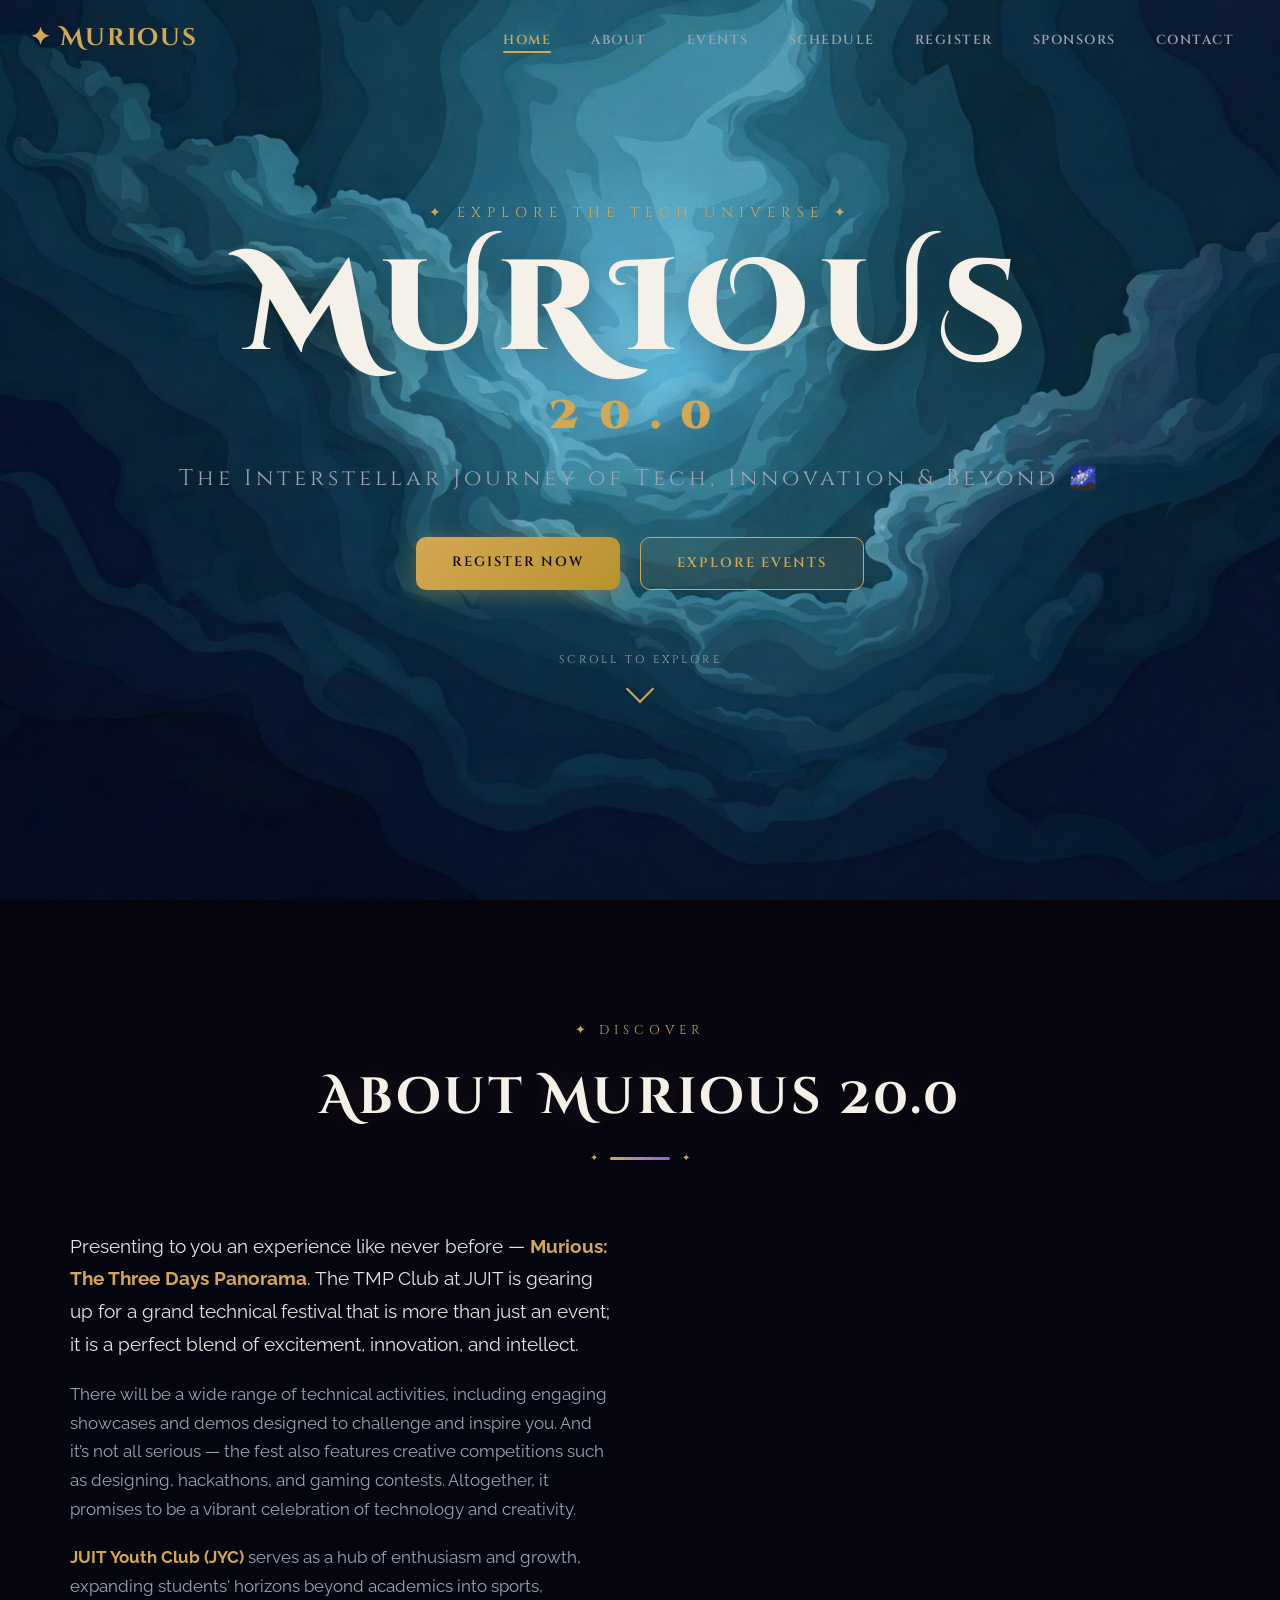
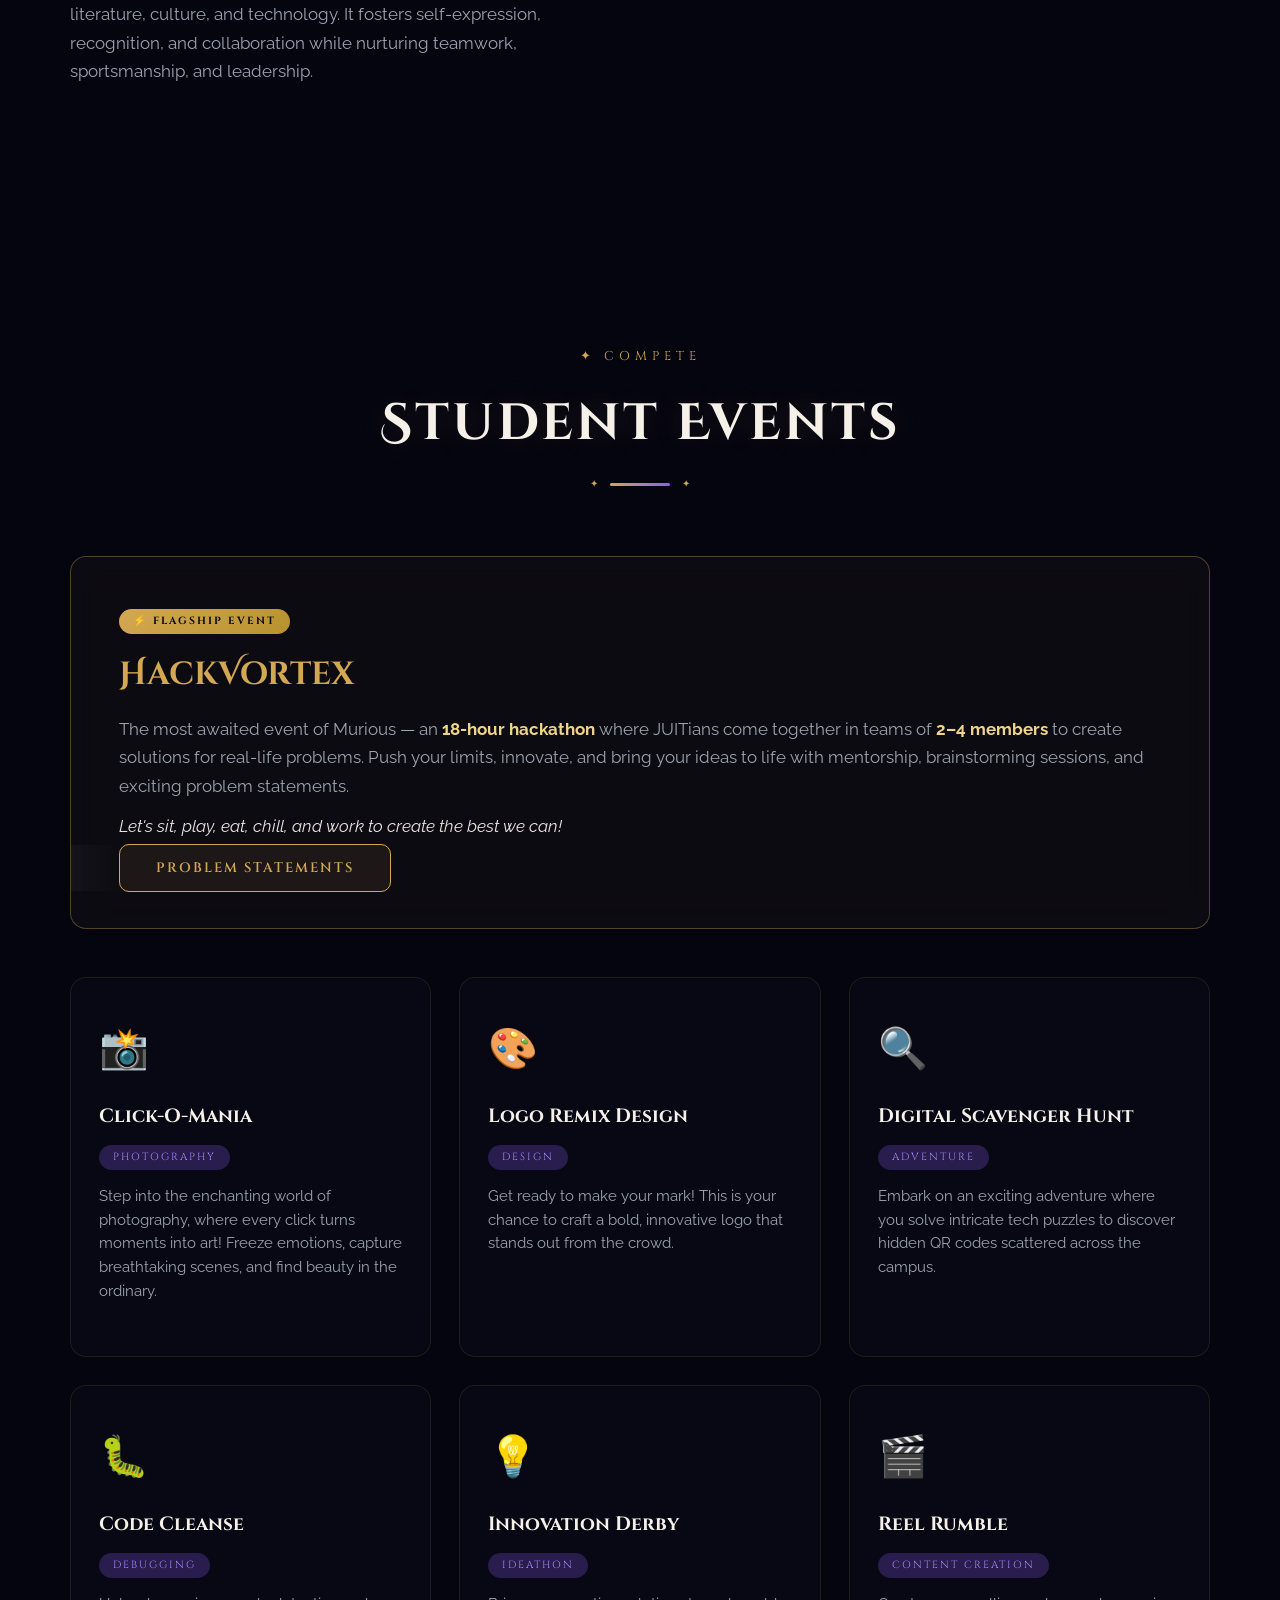
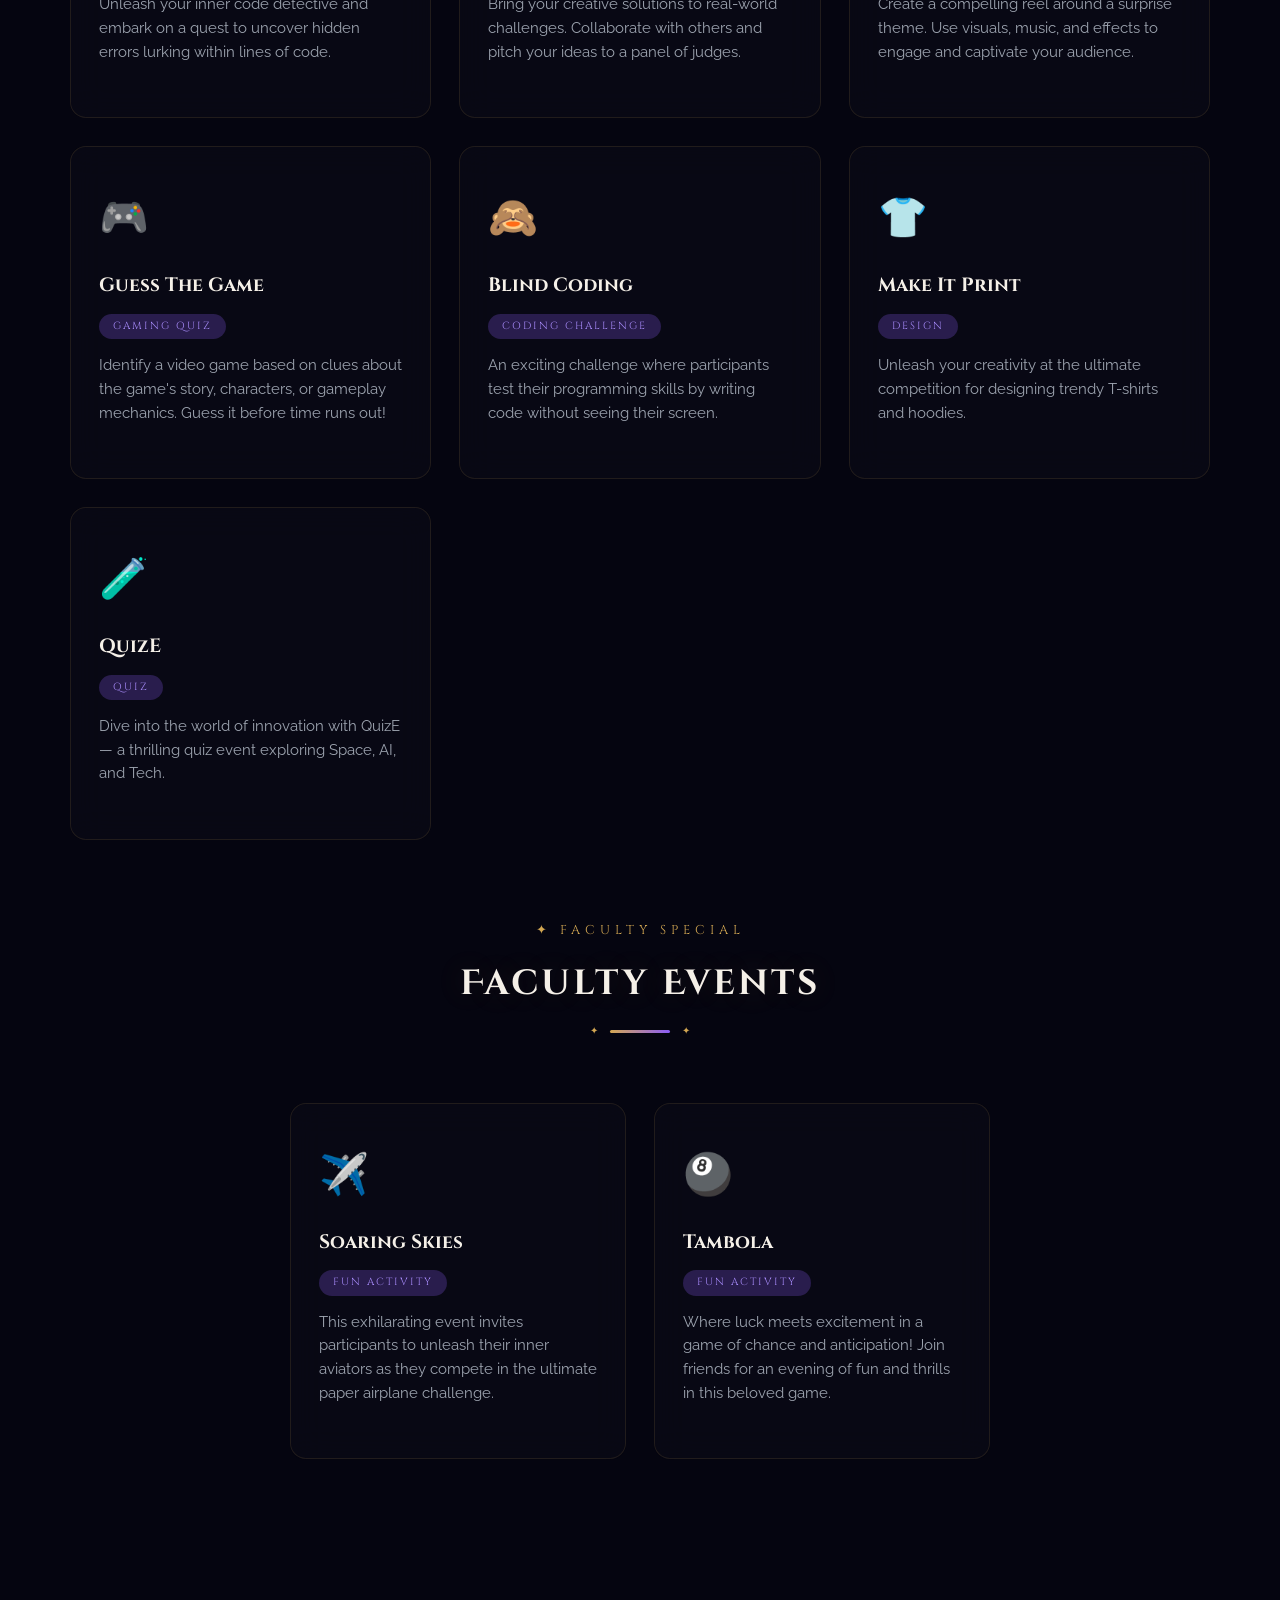
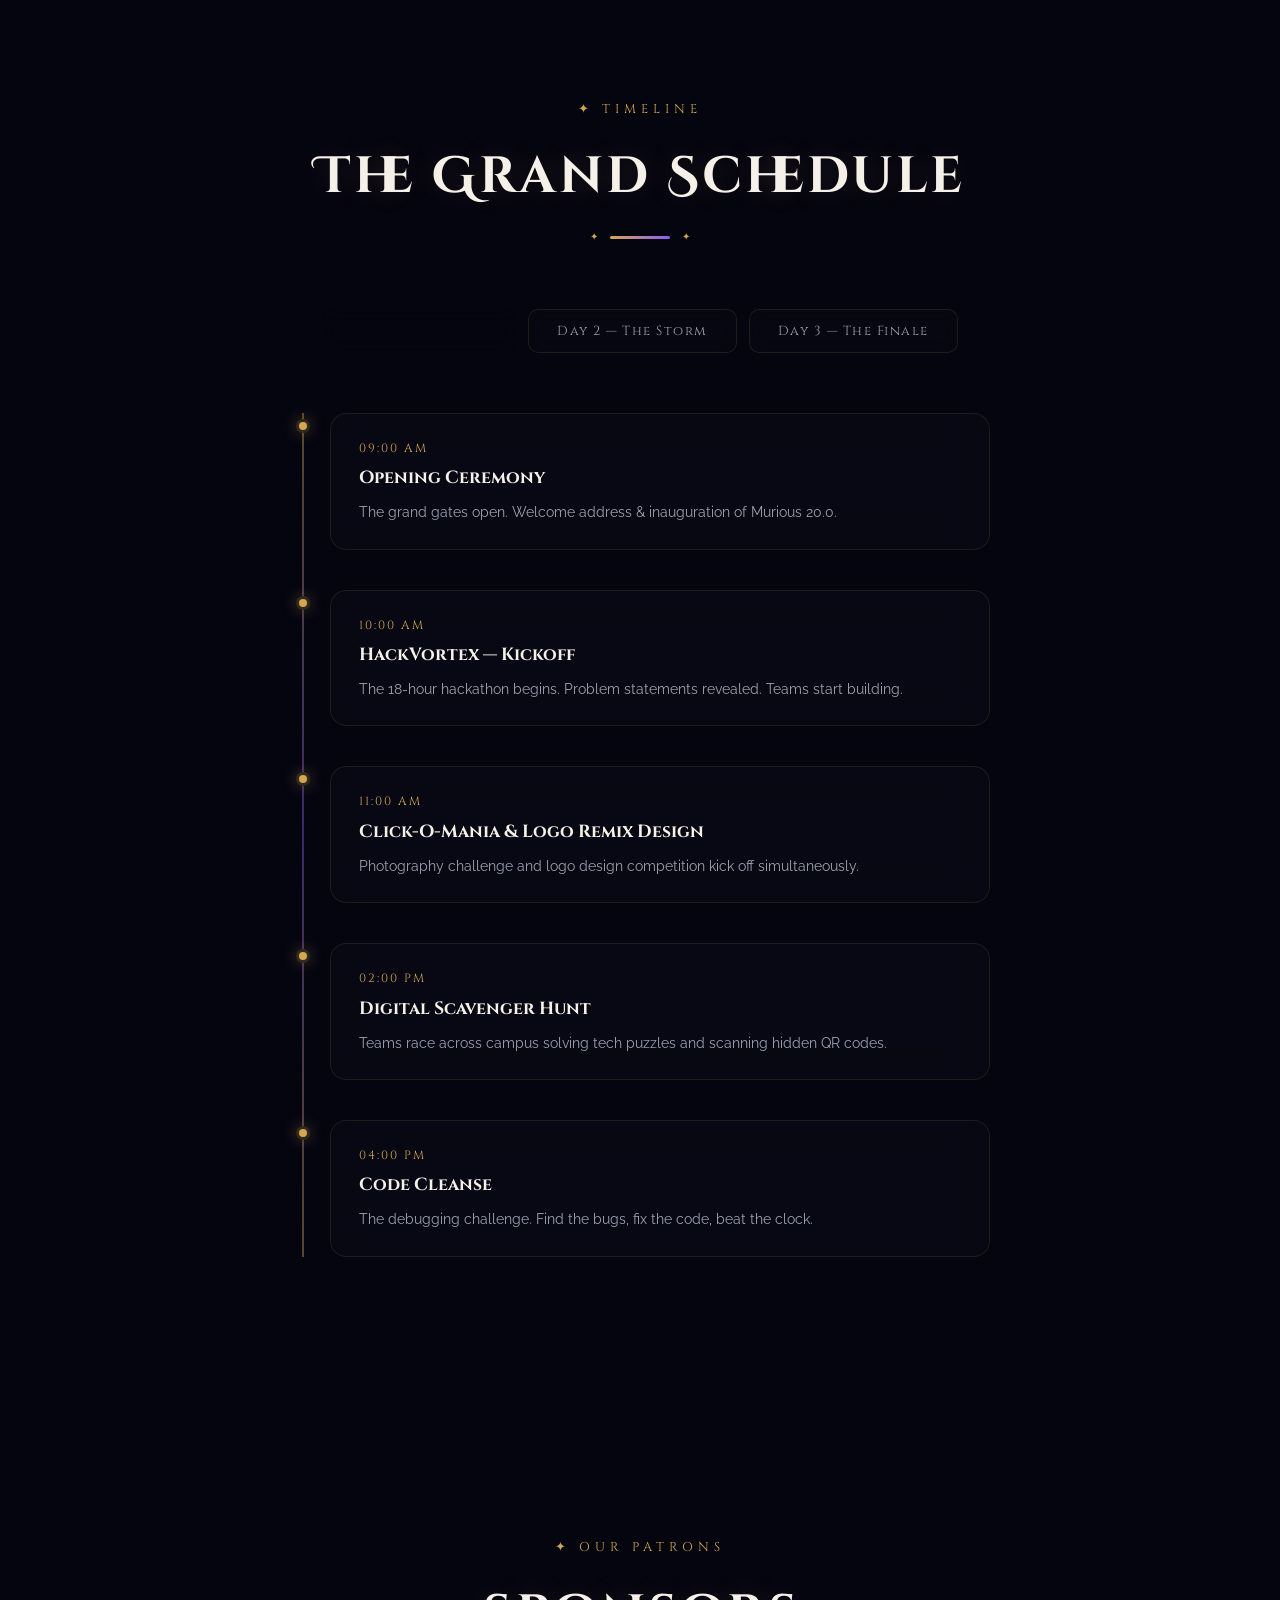
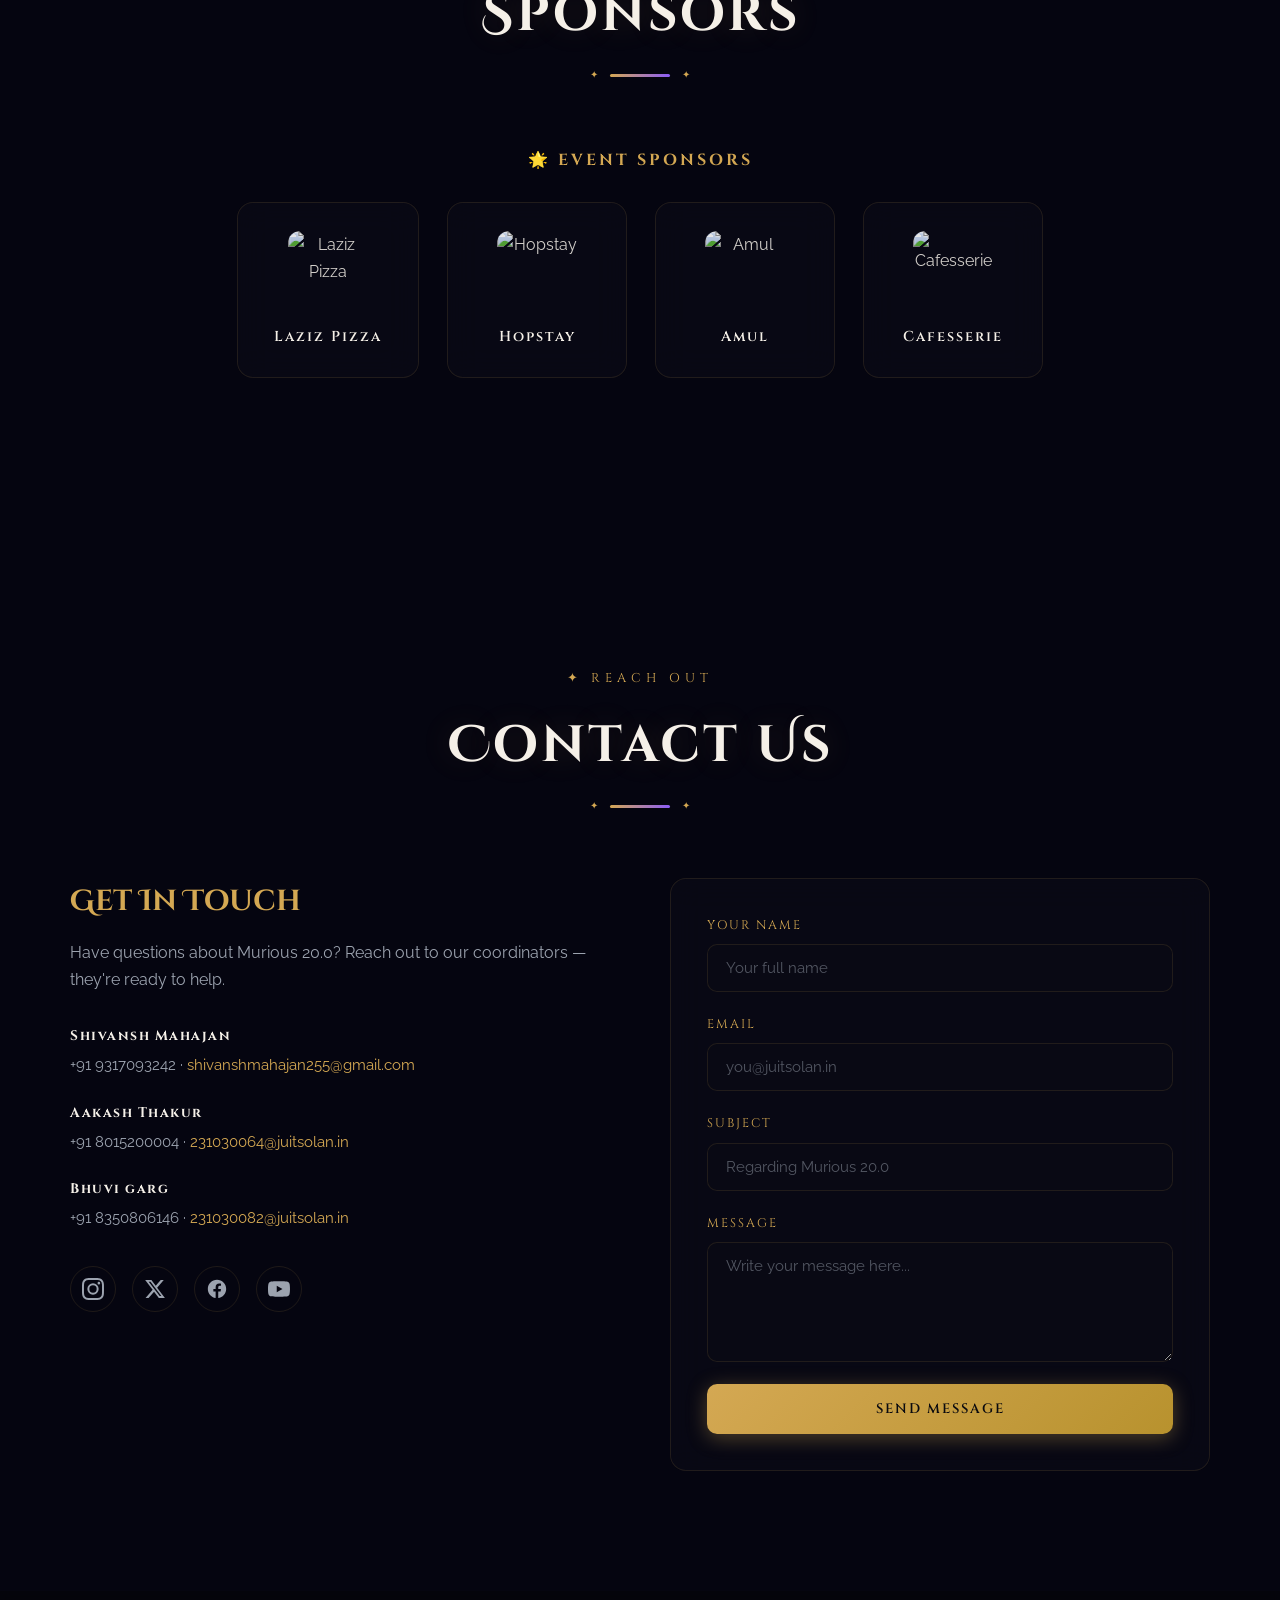
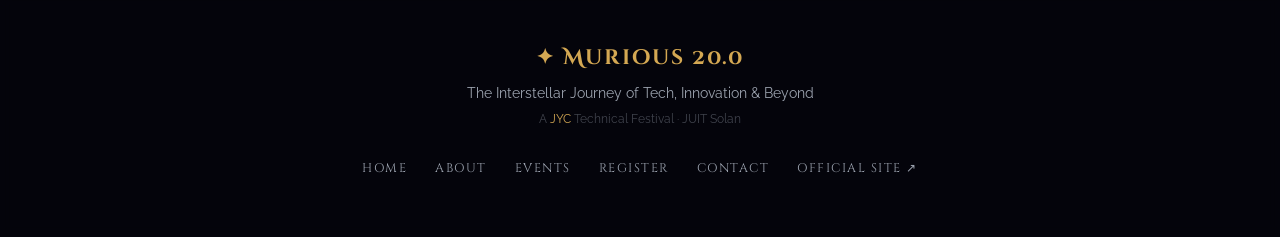
==== commit 7a98e145: "Updated Murious 20.0 naming across website and refined About section" ====
--- a/index.html
+++ b/index.html
@@ -4,9 +4,9 @@
 <head>
   <meta charset="UTF-8">
   <meta name="viewport" content="width=device-width, initial-scale=1.0">
-  <title>Murious 19.0 — Explore the Tech Universe | JUIT</title>
+  <title>Murious 20.0 — Explore the Tech Universe | JUIT</title>
   <meta name="description"
-    content="Murious 19.0 by JYC — The three-day tech fest panorama at JUIT. HackVortex, Blind Coding, Innovation Derby, and more. Register now!">
+    content="Murious 20.0 by JYC — The three-day tech fest panorama at JUIT. HackVortex, Blind Coding, Innovation Derby, and more. Register now!">
   <link rel="preconnect" href="https://fonts.googleapis.com">
   <link rel="preconnect" href="https://fonts.gstatic.com" crossorigin>
   <link
@@ -46,7 +46,7 @@
         <li><a href="#about" class="nav-link">About</a></li>
         <li><a href="#events" class="nav-link">Events</a></li>
         <li><a href="#schedule" class="nav-link">Schedule</a></li>
-        <li><a href="#register" class="nav-link">Register</a></li>
+        <li><a href="https://forms.gle/axCYgx6kRqmrD6RG7" class="nav-link">Register</a></li>
         <li><a href="#sponsors" class="nav-link">Sponsors</a></li>
         <li><a href="#contact" class="nav-link">Contact</a></li>
       </ul>
@@ -61,7 +61,7 @@
     <section id="home" class="section hero-section">
       <div class="hero-content">
         <p class="hero-pre">✦ Explore the Tech Universe ✦</p>
-        <h1 class="hero-title">MURIOUS<span class="hero-year">19.0</span></h1>
+        <h1 class="hero-title">MURIOUS<span class="hero-year">20.0</span></h1>
         <p class="hero-tagline">The Interstellar Journey of Tech, Innovation &amp; Beyond 🌌</p>
         <div class="hero-cta-group">
           <a href="https://forms.gle/axCYgx6kRqmrD6RG7" target="_blank" class="btn btn-primary">Register Now</a>
@@ -85,20 +85,21 @@
       <div class="section-container">
         <div class="section-header reveal">
           <span class="section-tag">✦ Discover</span>
-          <h2 class="section-title">About Murious 19.0</h2>
+          <h2 class="section-title">About Murious 20.0</h2>
           <div class="title-ornament"></div>
         </div>
         <div class="about-grid">
           <div class="about-text reveal">
-            <p class="about-lead">Presenting to you an experience like never before — <strong>Murious: The Three Days
-                Panorama</strong>. The TMP Club at JUIT is getting ready for a big technical festival that's more than
-              just an event; it's a mix of excitement and brainpower.</p>
-            <p>There'll be lots of tech stuff to see and do, like shows and demos that'll make you think. And don't
-              worry, it's not all serious — there'll be fun stuff too, like designing, hackathons, and gaming contests.
-              Basically, it's going to be a super fun celebration of tech and creativity!</p>
-            <p><strong>JUIT Youth Club (JYC)</strong> is the hub of enthusiasm and growth, expanding students' horizons
-              beyond academics into sports, literature, culture, and technology. It fosters self-expression,
-              recognition, and integration while building teamwork, sportsmanship, and leadership.</p>
+           <p class="about-lead">Presenting to you an experience like never before — <strong>Murious: The Three Days
+             Panorama</strong>. The TMP Club at JUIT is gearing up for a grand technical festival that is more than 
+             just an event; it is a perfect blend of excitement, innovation, and intellect.</p>
+            <p>There will be a wide range of technical activities, including engaging showcases and demos designed 
+             to challenge and inspire you. And it’s not all serious — the fest also features creative competitions 
+             such as designing, hackathons, and gaming contests. 
+             Altogether, it promises to be a vibrant celebration of technology and creativity.</p>
+            <p><strong>JUIT Youth Club (JYC)</strong> serves as a hub of enthusiasm and growth, expanding students' horizons 
+             beyond academics into sports, literature, culture, and technology. It fosters self-expression, 
+             recognition, and collaboration while nurturing teamwork, sportsmanship, and leadership.</p>
           </div>
 
         </div>
@@ -251,7 +252,7 @@
             <div class="timeline-content glass-card">
               <span class="timeline-time">09:00 AM</span>
               <h3>Opening Ceremony</h3>
-              <p>The grand gates open. Welcome address &amp; inauguration of Murious 19.0.</p>
+              <p>The grand gates open. Welcome address &amp; inauguration of Murious 20.0.</p>
             </div>
           </div>
           <div class="timeline-item reveal" data-day="1">
@@ -341,7 +342,7 @@
             <div class="timeline-content glass-card">
               <span class="timeline-time">03:00 PM</span>
               <h3>Prize Ceremony</h3>
-              <p>Awards, recognition &amp; prizes bestowed upon the victors of Murious 19.0.</p>
+              <p>Awards, recognition &amp; prizes bestowed upon the victors of Murious 20.0.</p>
             </div>
           </div>
           <div class="timeline-item reveal" data-day="3" style="display:none;">
@@ -349,64 +350,9 @@
             <div class="timeline-content glass-card">
               <span class="timeline-time">05:00 PM</span>
               <h3>Grand Closing</h3>
-              <p>Farewell, networking &amp; celebration. Until Murious 20.0, explorers! 🚀</p>
-            </div>
-          </div>
-        </div>
-      </div>
-    </section>
-
-
-    <!-- REGISTER -->
-    <section id="register" class="section">
-      <div class="section-container">
-        <div class="section-header reveal">
-          <span class="section-tag">✦ Join the Mission</span>
-          <h2 class="section-title">Register Now</h2>
-          <div class="title-ornament"></div>
-        </div>
-        <div class="register-wrapper">
-
-          <form class="register-form glass-card reveal" id="registerForm">
-            <div class="form-group">
-              <label for="regName">Full Name</label>
-              <input type="text" id="regName" placeholder="Your full name" required>
-            </div>
-            <div class="form-group">
-              <label for="regEmail">Email</label>
-              <input type="email" id="regEmail" placeholder="you@juitsolan.in" required>
-            </div>
-            <div class="form-group">
-              <label for="regPhone">Phone</label>
-              <input type="tel" id="regPhone" placeholder="+91 98765 43210" required>
-            </div>
-            <div class="form-group">
-              <label for="regCollege">College / Organization</label>
-              <input type="text" id="regCollege" placeholder="JUIT Solan" required>
-            </div>
-            <div class="form-group">
-              <label for="regEvent">Preferred Event</label>
-              <select id="regEvent" required>
-                <option value="" disabled selected>Choose your mission...</option>
-                <option>HackVortex (Hackathon)</option>
-                <option>Click-O-Mania (Photography)</option>
-                <option>Logo Remix Design</option>
-                <option>Digital Scavenger Hunt</option>
-                <option>Code Cleanse (Debugging)</option>
-                <option>Innovation Derby (Ideathon)</option>
-                <option>Reel Rumble (Content Creation)</option>
-                <option>Guess The Game</option>
-                <option>Blind Coding</option>
-                <option>Make It Print (Design)</option>
-                <option>QuizE (Tech Quiz)</option>
-                <option>All Events</option>
-              </select>
-            </div>
-            <button type="submit" class="btn btn-primary btn-full" id="registerBtn">
-              <span class="btn-text">Submit Registration</span>
-              <span class="btn-magic">✦ Registered! ✦</span>
-            </button>
-          </form>
+              <p>Farewell, networking &amp; celebration. Until Murious 21.0, explorers! 🚀</p>
+            </div>
+          </div>
         </div>
       </div>
     </section>
@@ -461,7 +407,7 @@
         <div class="contact-grid">
           <div class="contact-info reveal">
             <h3>Get In Touch</h3>
-            <p>Have questions about Murious 19.0? Reach out to our coordinators — they're ready to help.</p>
+            <p>Have questions about Murious 20.0? Reach out to our coordinators — they're ready to help.</p>
             <div class="contact-details">
               <div class="contact-item">
                 <div>
@@ -525,7 +471,7 @@
             </div>
             <div class="form-group">
               <label for="contactSubject">Subject</label>
-              <input type="text" id="contactSubject" placeholder="Regarding Murious 19.0" required>
+              <input type="text" id="contactSubject" placeholder="Regarding Murious 20.0" required>
             </div>
             <div class="form-group">
               <label for="contactMessage">Message</label>
@@ -542,14 +488,14 @@
     <footer class="footer">
       <div class="footer-content">
         <div class="footer-brand">
-          <span class="footer-logo">✦ Murious 19.0</span>
+          <span class="footer-logo">✦ Murious 20.0</span>
           <p>The Interstellar Journey of Tech, Innovation &amp; Beyond</p>
           <p style="font-size:0.75rem; color:rgba(156,163,175,0.4); margin-top:4px;">A <a href="https://jyc.co.in/"
               target="_blank" style="color:var(--gold);">JYC</a> Technical Festival · JUIT Solan</p>
         </div>
         <div class="footer-links">
           <a href="#home">Home</a><a href="#about">About</a><a href="#events">Events</a>
-          <a href="#register">Register</a><a href="#contact">Contact</a>
+          <a href="https://forms.gle/axCYgx6kRqmrD6RG7">Register</a><a href="#contact">Contact</a>
           <a href="https://jyc.co.in/" target="_blank">Official Site ↗</a>
         </div>
       </div>
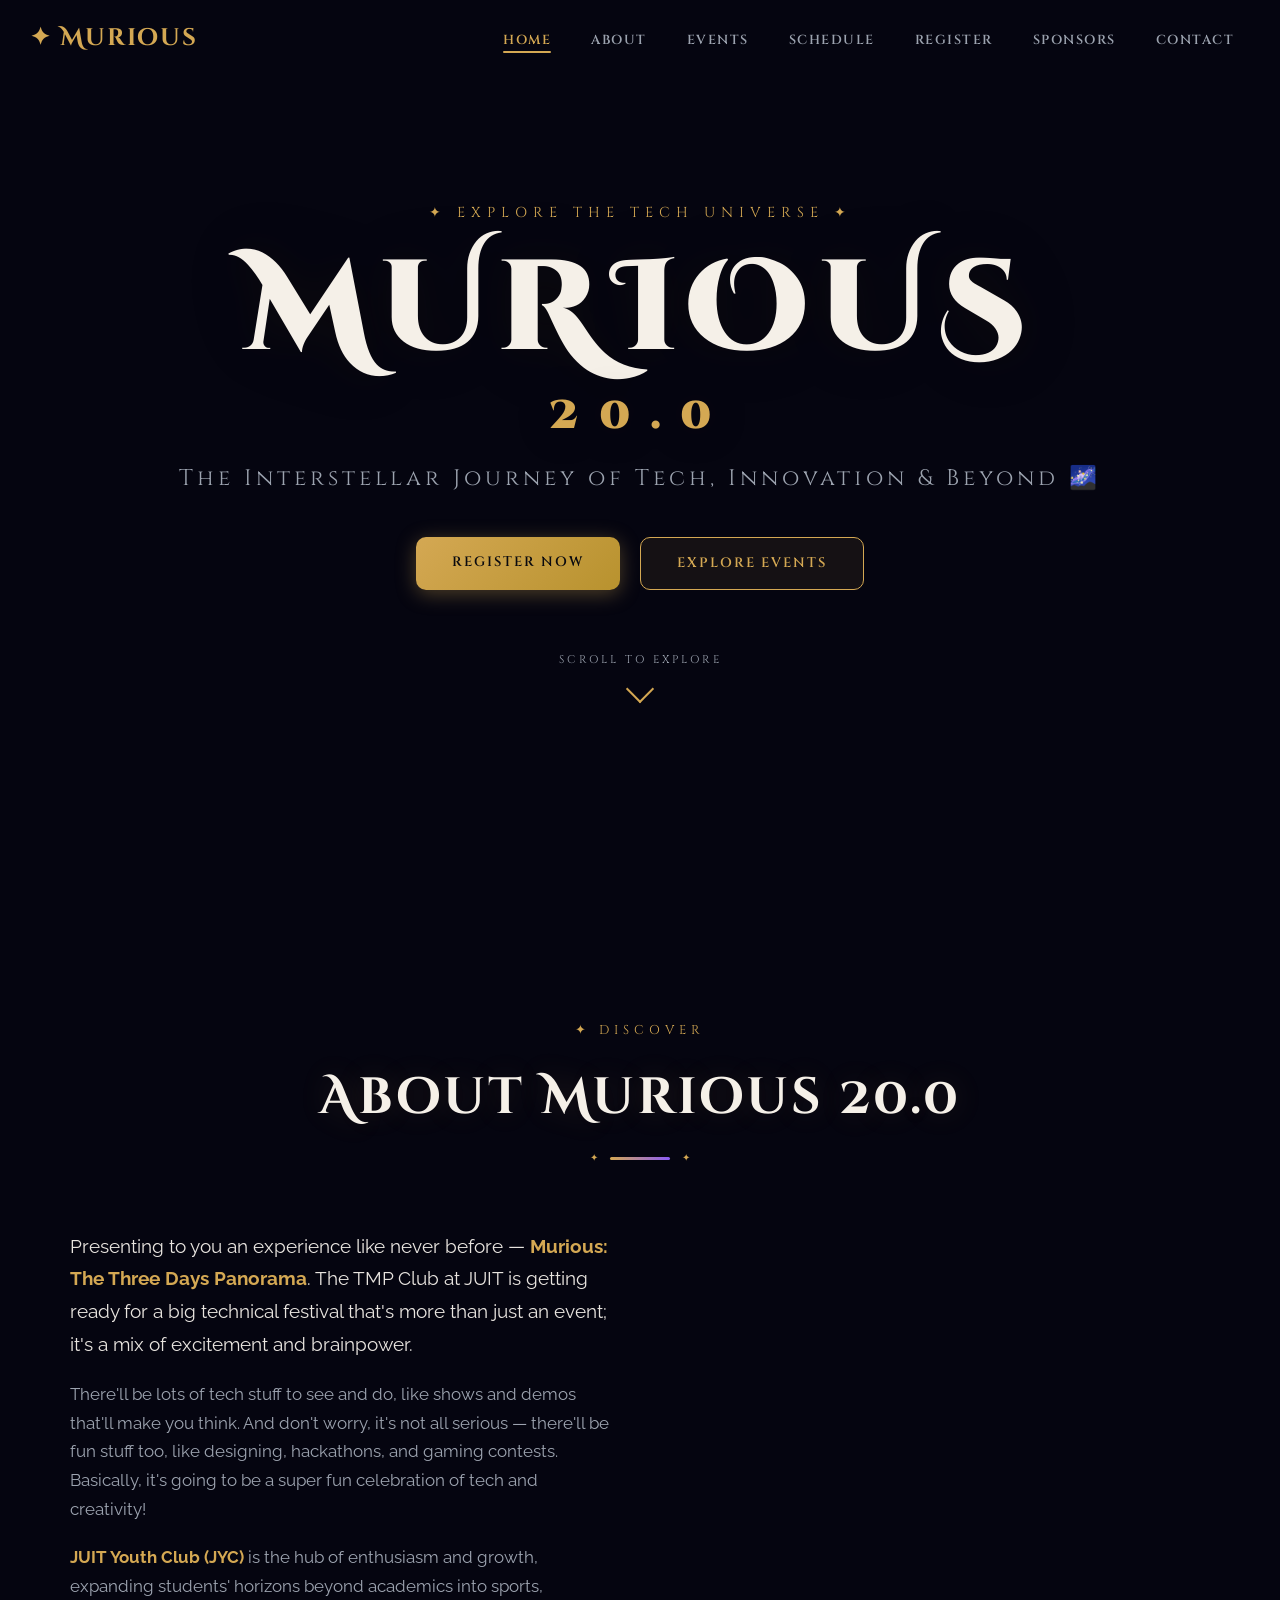
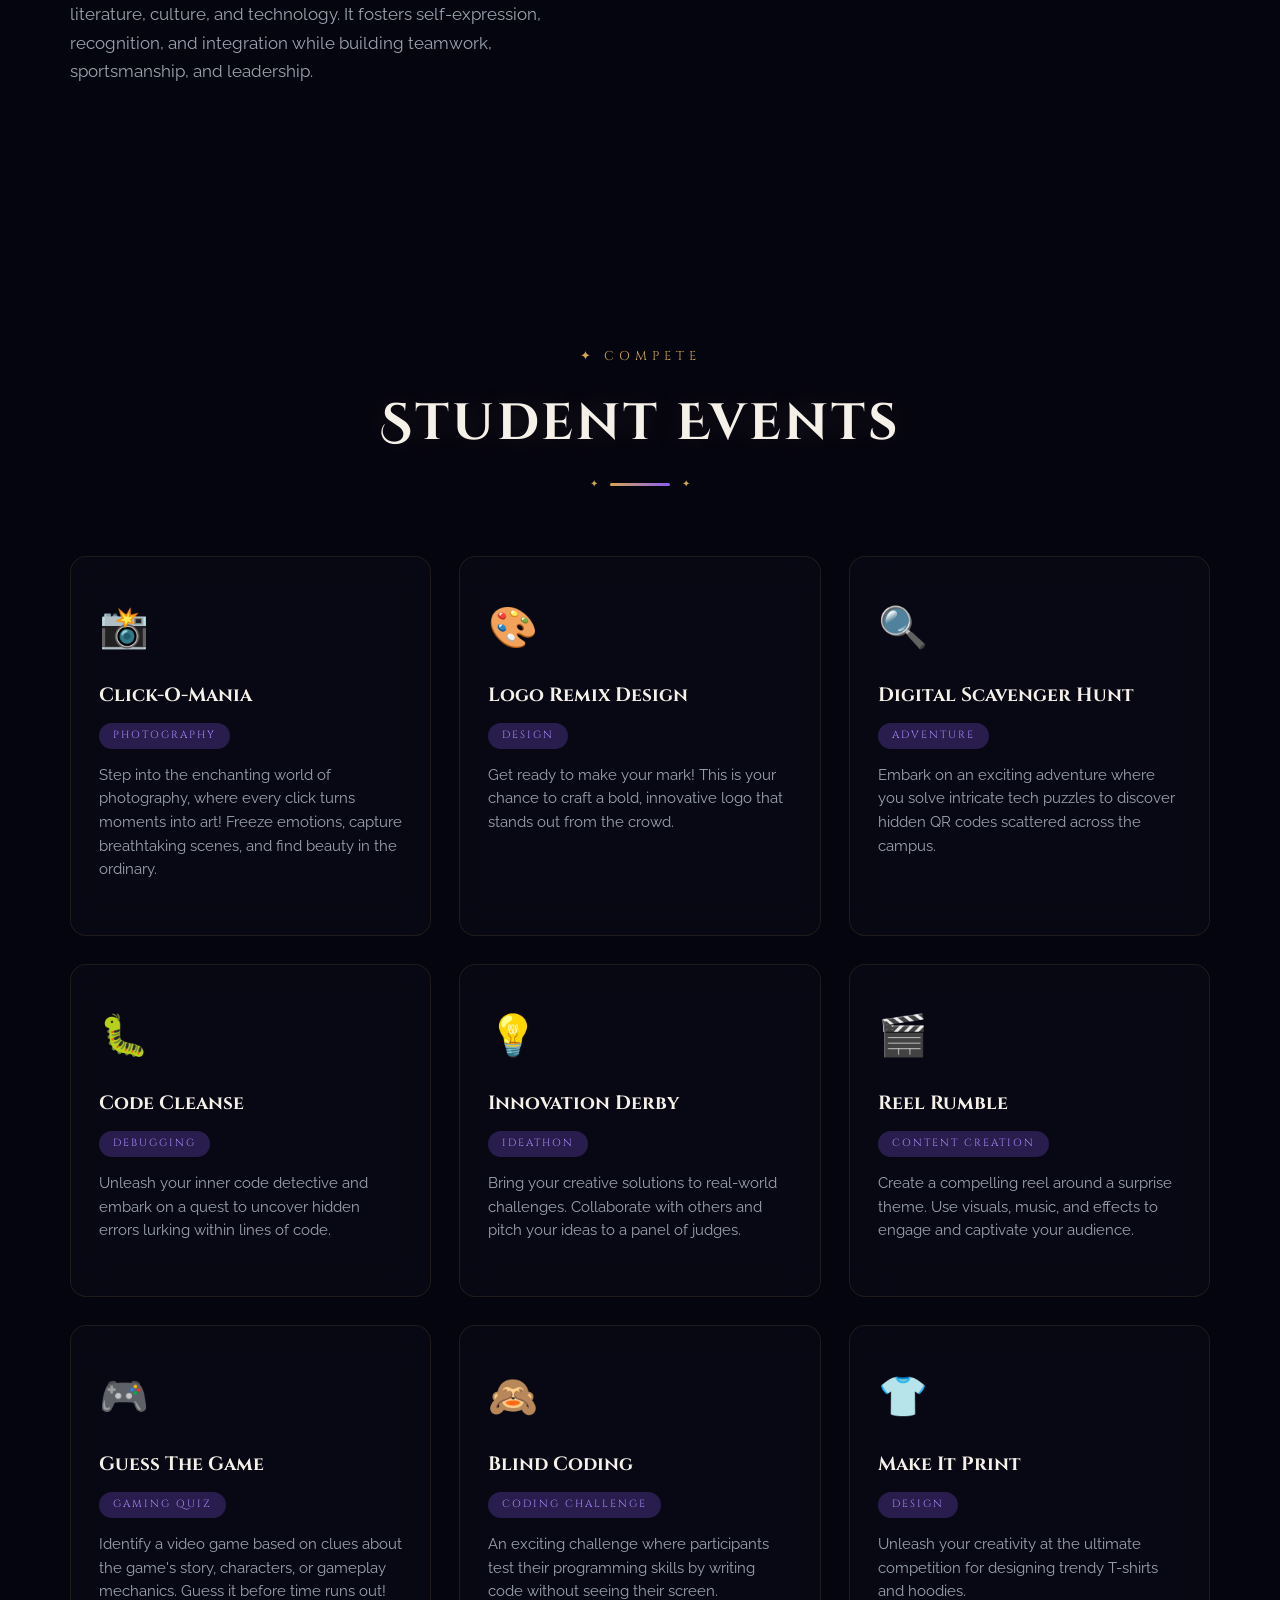
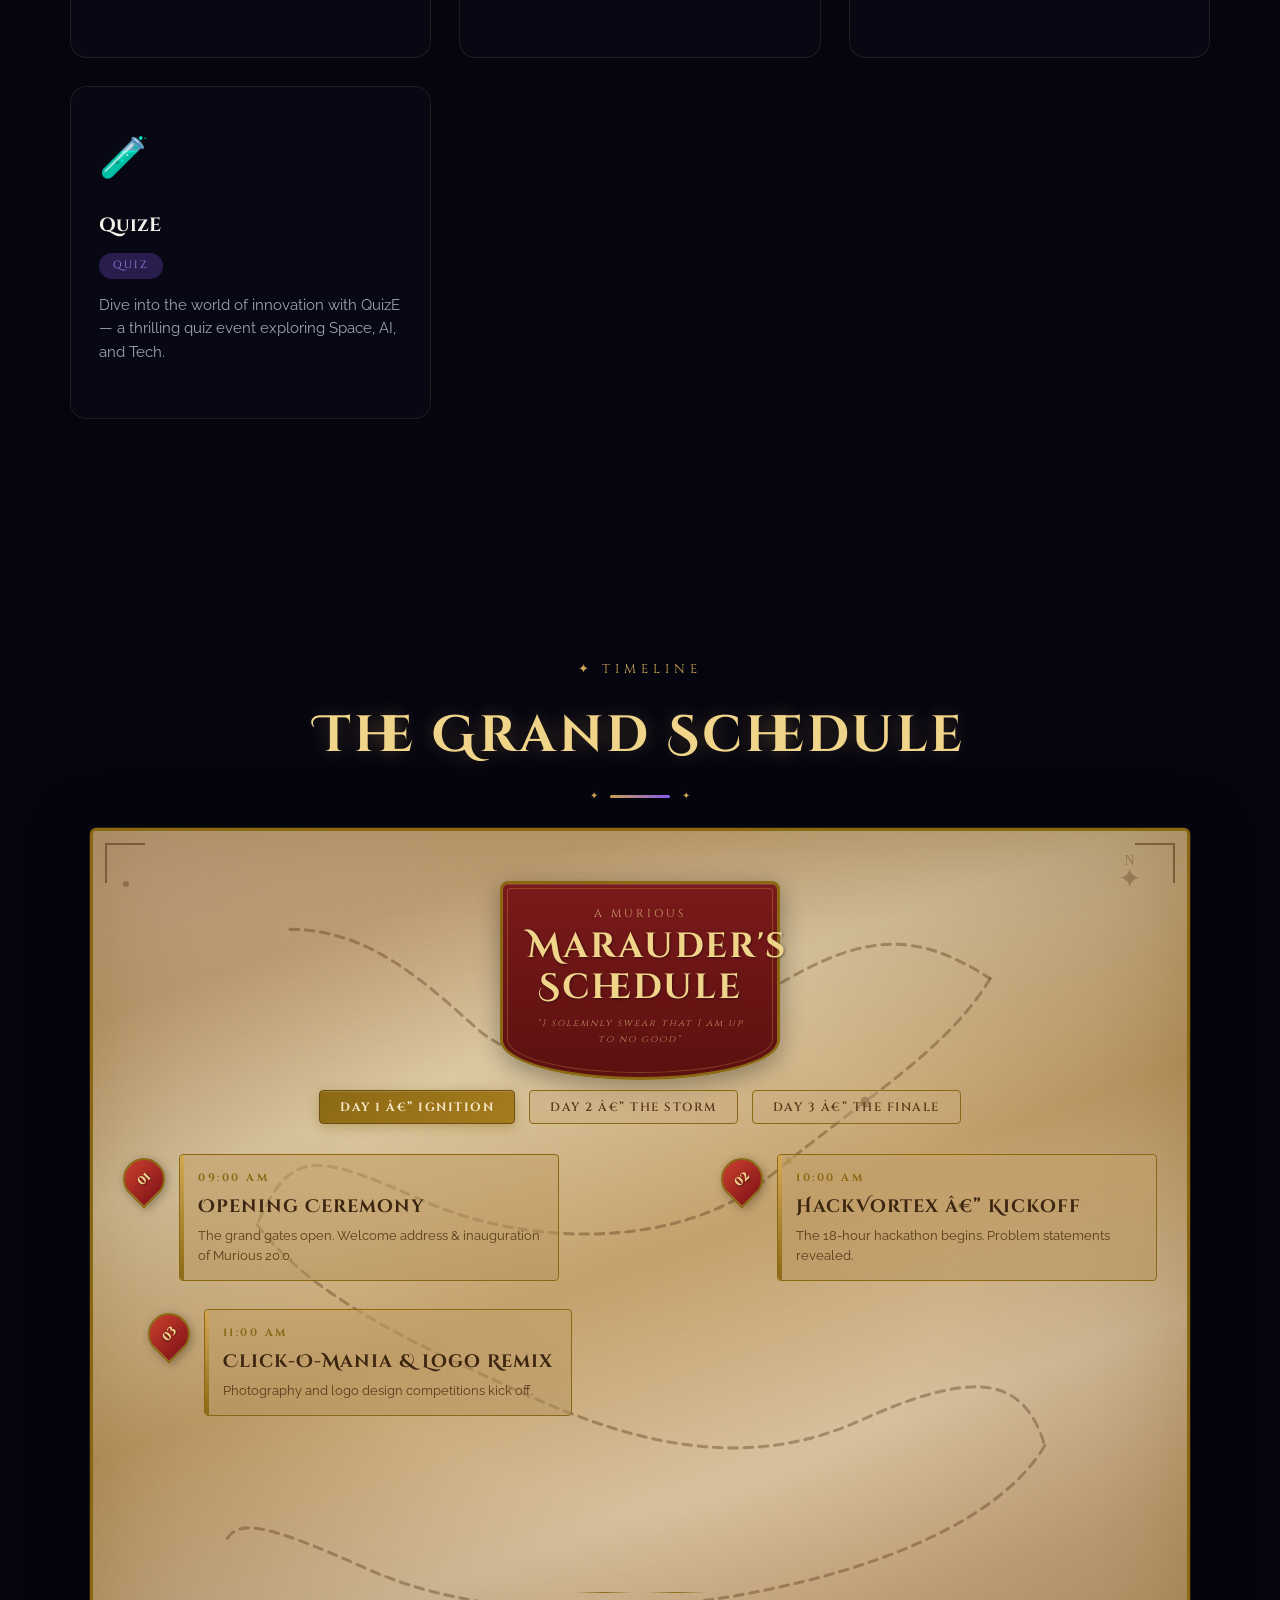
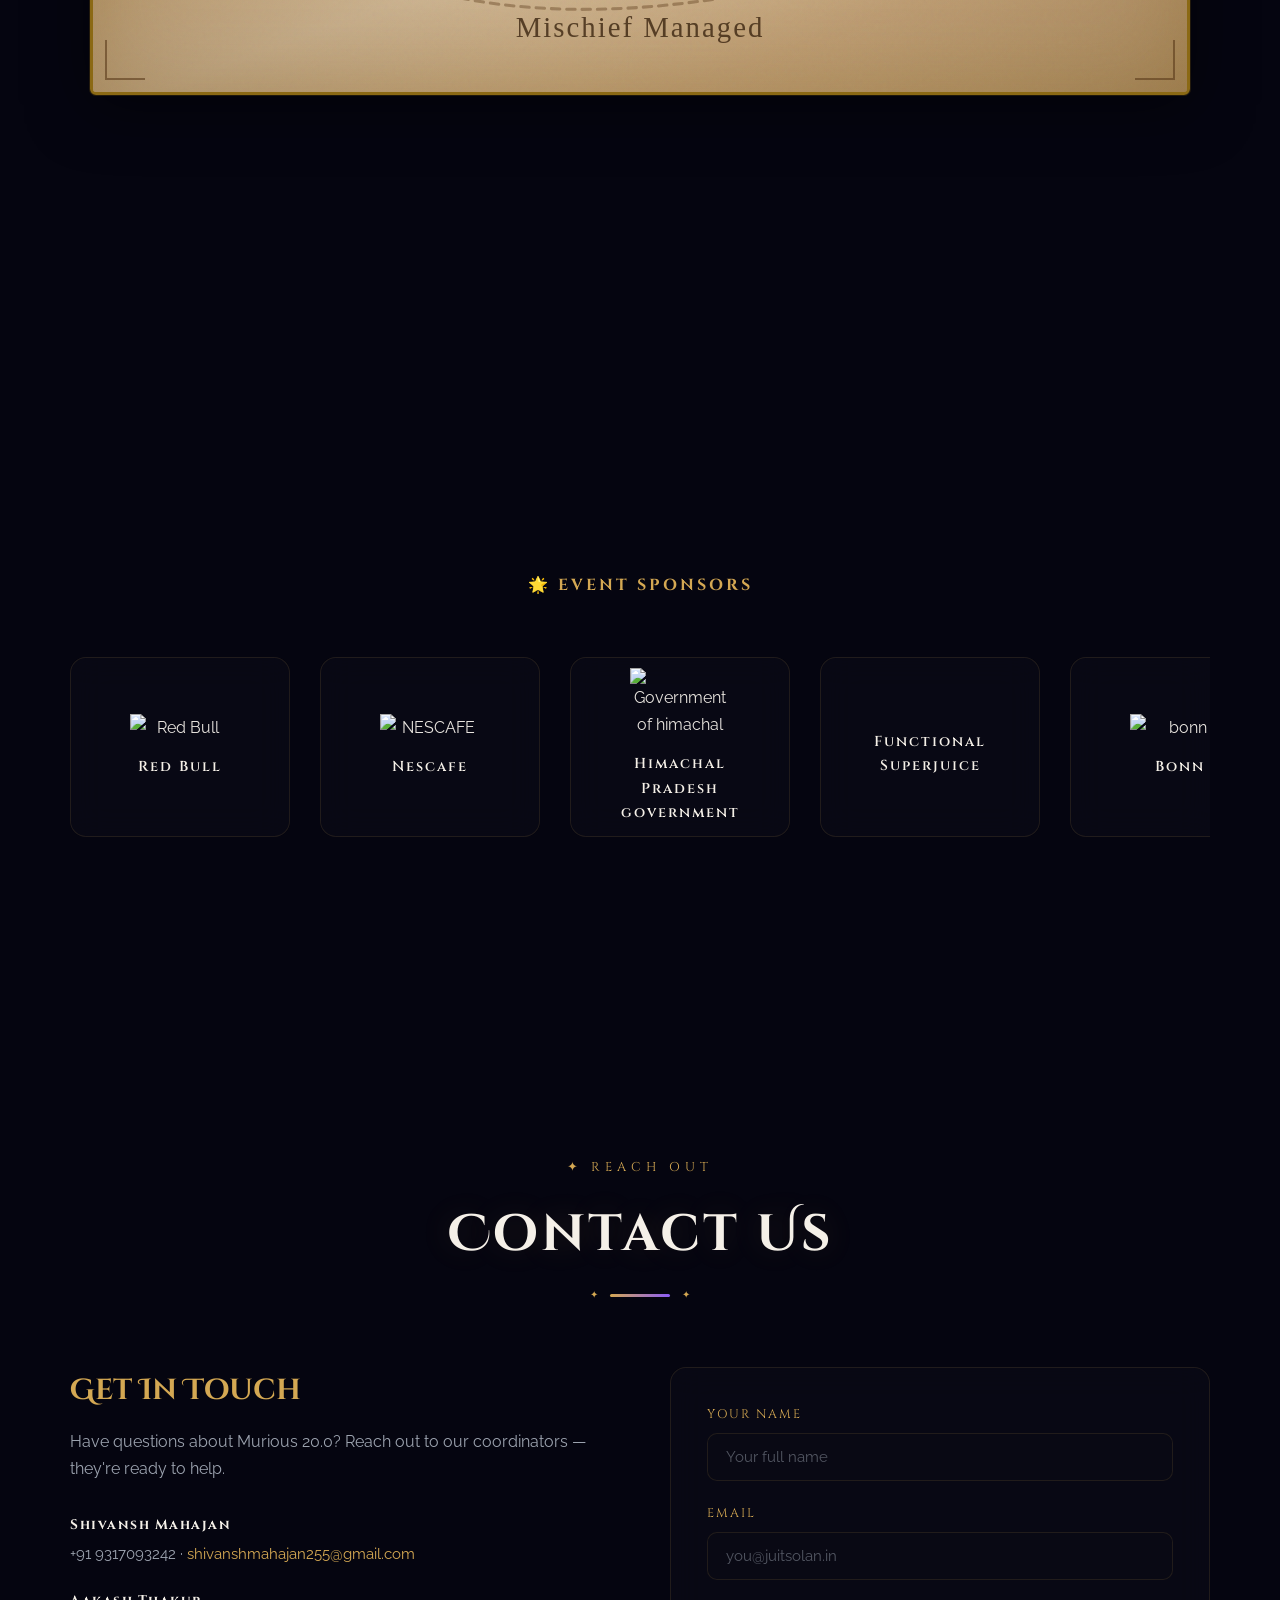
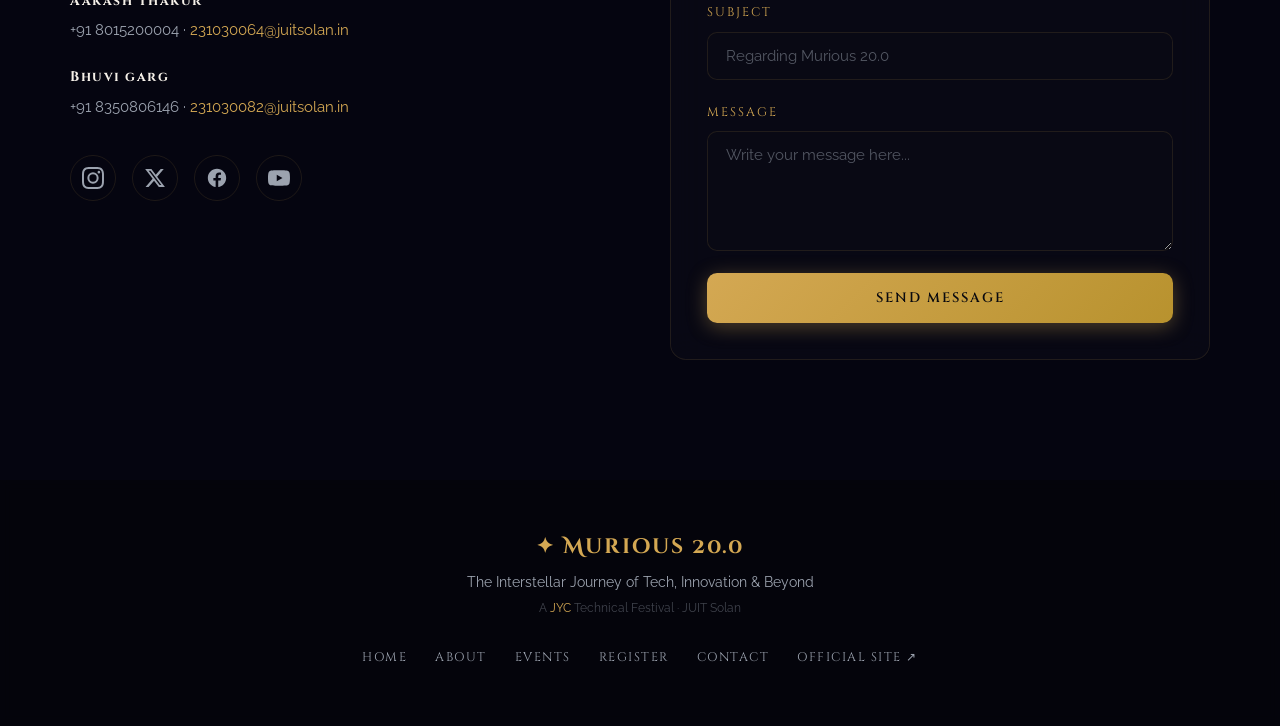
==== commit a53ebd21: "Merge pull request #11 from abhinavxjha/main previous pr corrections and responsive trees" ====
--- a/index.html
+++ b/index.html
@@ -1,4 +1,4 @@
-<!DOCTYPE html>
+﻿<!DOCTYPE html>
 <html lang="en">
 
 <head>
@@ -12,29 +12,29 @@
   <link
     href="https://fonts.googleapis.com/css2?family=Cinzel+Decorative:wght@400;700;900&family=Cinzel:wght@400;600;700&family=Raleway:wght@300;400;500;600;700&display=swap"
     rel="stylesheet">
-  <link rel="stylesheet" href="styles.css">
+  <link rel="stylesheet" href="css/styles.css">
 </head>
 
 <body>
 
 
-  <!-- ═══ LOADER ═══ -->
+  <!-- â•â•â• LOADER â•â•â• -->
   <div id="pageLoader" class="page-loader">
-    <img src="loader.gif" alt="Loading..." class="loader-gif">
+    <img src="assets/images/loader.gif" alt="Loading..." class="loader-gif">
   </div>
 
 
-  <!-- ═══ MAGIC WAND CURSOR ═══ -->
+  <!-- â•â•â• MAGIC WAND CURSOR â•â•â• -->
   <div id="wandCursor" class="wand-cursor">
-    <img src="static_cursor.png" class="wand-static" alt="">
-    <img src="clicked_cursor.png" class="wand-clicked" alt="">
+    <img src="assets/images/static_cursor.png" class="wand-static" alt="">
+    <img src="assets/images/clicked_cursor.png" class="wand-clicked" alt="">
   </div>
   <div id="wandShadow" class="wand-shadow"></div>
   <div id="sparkleContainer" class="sparkle-container"></div>
   <canvas id="wandTrail" class="wand-trail"></canvas>
 
 
-  <!-- ═══ NAVBAR ═══ -->
+  <!-- â•â•â• NAVBAR â•â•â• -->
   <nav id="navbar">
     <div class="nav-container">
       <a href="#home" class="nav-logo">✦ Murious</a>
@@ -53,11 +53,11 @@
     </div>
   </nav>
 
-  <!-- ═══ SCROLLABLE CONTENT ═══ -->
+  <!-- â•â•â• SCROLLABLE CONTENT â•â•â• -->
   <main class="content-layer">
 
 
-  <!-- HOME / HERO -->
+    <!-- HOME / HERO -->
     <section id="home" class="section hero-section">
       <div class="hero-content">
         <p class="hero-pre">✦ Explore the Tech Universe ✦</p>
@@ -72,11 +72,11 @@
           <div class="scroll-arrow"></div>
         </div>
       </div>
-      <img src="castle.png" class="hero-castle" alt="Murious Castle">
-      <img src="ltree.png" class="hero-tree hero-tree-left" alt="">
-      <img src="rtree.png" class="hero-tree hero-tree-right" alt="">
-      <img src="lclifs.png" class="hero-clif hero-clif-left" alt="">
-      <img src="rclifs.png" class="hero-clif hero-clif-right" alt="">
+      <img src="assets/images/castle.png" class="hero-castle" alt="Murious Castle">
+      <img src="assets/images/ltree.png" class="hero-tree hero-tree-left" alt="">
+      <img src="assets/images/rtree.png" class="hero-tree hero-tree-right" alt="">
+      <img src="assets/images/lclifs.png" class="hero-clif hero-clif-left" alt="">
+      <img src="assets/images/rclifs.png" class="hero-clif hero-clif-right" alt="">
     </section>
 
 
@@ -90,16 +90,15 @@
         </div>
         <div class="about-grid">
           <div class="about-text reveal">
-           <p class="about-lead">Presenting to you an experience like never before — <strong>Murious: The Three Days
-             Panorama</strong>. The TMP Club at JUIT is gearing up for a grand technical festival that is more than 
-             just an event; it is a perfect blend of excitement, innovation, and intellect.</p>
-            <p>There will be a wide range of technical activities, including engaging showcases and demos designed 
-             to challenge and inspire you. And it’s not all serious — the fest also features creative competitions 
-             such as designing, hackathons, and gaming contests. 
-             Altogether, it promises to be a vibrant celebration of technology and creativity.</p>
-            <p><strong>JUIT Youth Club (JYC)</strong> serves as a hub of enthusiasm and growth, expanding students' horizons 
-             beyond academics into sports, literature, culture, and technology. It fosters self-expression, 
-             recognition, and collaboration while nurturing teamwork, sportsmanship, and leadership.</p>
+            <p class="about-lead">Presenting to you an experience like never before — <strong>Murious: The Three Days
+                Panorama</strong>. The TMP Club at JUIT is getting ready for a big technical festival that's more than
+              just an event; it's a mix of excitement and brainpower.</p>
+            <p>There'll be lots of tech stuff to see and do, like shows and demos that'll make you think. And don't
+              worry, it's not all serious — there'll be fun stuff too, like designing, hackathons, and gaming contests.
+              Basically, it's going to be a super fun celebration of tech and creativity!</p>
+            <p><strong>JUIT Youth Club (JYC)</strong> is the hub of enthusiasm and growth, expanding students' horizons
+              beyond academics into sports, literature, culture, and technology. It fosters self-expression,
+              recognition, and integration while building teamwork, sportsmanship, and leadership.</p>
           </div>
 
         </div>
@@ -116,21 +115,6 @@
           <div class="title-ornament"></div>
         </div>
 
-        
-        <!-- HACKVORTEX FEATURED -->
-        <div class="featured-event glass-card reveal">
-          <div class="featured-event-content">
-            <span class="event-type featured-type">⚡ Flagship Event</span>
-            <h3>HackVortex</h3>
-            <p>The most awaited event of Murious — an <strong>18-hour hackathon</strong> where JUITians come together in
-              teams of <strong>2–4 members</strong> to create solutions for real-life problems. Push your limits,
-              innovate, and bring your ideas to life with mentorship, brainstorming sessions, and exciting problem
-              statements.</p>
-            <p class="featured-sub">Let's sit, play, eat, chill, and work to create the best we can!</p>
-            <a href="https://drive.google.com/file/d/1WscJIWWycX5eQzXC22tiITf636T7GMsm/view?usp=sharing" target="_blank"
-              class="btn btn-outline" style="margin-top:16px;">Problem Statements</a>
-          </div>
-        </div>
 
 
         <!-- EVENT GRIDS -->
@@ -204,31 +188,6 @@
             <p>Dive into the world of innovation with QuizE — a thrilling quiz event exploring Space, AI, and Tech.</p>
           </div>
         </div>
-
-
-        <!-- Faculty Events -->
-        <div class="section-header reveal" style="margin-top: 80px;">
-          <span class="section-tag">✦ Faculty Special</span>
-          <h2 class="section-title" style="font-size: clamp(1.5rem, 3vw, 2.2rem);">Faculty Events</h2>
-          <div class="title-ornament"></div>
-        </div>
-        <div class="events-grid events-grid-small">
-          <div class="event-card glass-card reveal">
-            <div class="event-icon">✈️</div>
-            <h3>Soaring Skies</h3>
-            <span class="event-type">Fun Activity</span>
-            <p>This exhilarating event invites participants to unleash their inner aviators as they compete in the
-              ultimate paper airplane challenge.</p>
-          </div>
-          <div class="event-card glass-card reveal">
-            <div class="event-icon">🎱</div>
-            <h3>Tambola</h3>
-            <span class="event-type">Fun Activity</span>
-            <p>Where luck meets excitement in a game of chance and anticipation! Join friends for an evening of fun and
-              thrills in this beloved game.</p>
-          </div>
-        </div>
-      </div>
     </section>
 
 
@@ -240,118 +199,184 @@
           <h2 class="section-title">The Grand Schedule</h2>
           <div class="title-ornament"></div>
         </div>
-        <div class="schedule-tabs reveal">
-          <button class="schedule-tab active" data-day="1">Day 1 — Ignition</button>
-          <button class="schedule-tab" data-day="2">Day 2 — The Storm</button>
-          <button class="schedule-tab" data-day="3">Day 3 — The Finale</button>
-        </div>
-        <div class="timeline" id="timeline">
-          <div class="timeline-line"></div>
-          <div class="timeline-item reveal" data-day="1">
-            <div class="timeline-dot"></div>
-            <div class="timeline-content glass-card">
-              <span class="timeline-time">09:00 AM</span>
-              <h3>Opening Ceremony</h3>
-              <p>The grand gates open. Welcome address &amp; inauguration of Murious 20.0.</p>
-            </div>
-          </div>
-          <div class="timeline-item reveal" data-day="1">
-            <div class="timeline-dot"></div>
-            <div class="timeline-content glass-card">
-              <span class="timeline-time">10:00 AM</span>
-              <h3>HackVortex — Kickoff</h3>
-              <p>The 18-hour hackathon begins. Problem statements revealed. Teams start building.</p>
-            </div>
-          </div>
-          <div class="timeline-item reveal" data-day="1">
-            <div class="timeline-dot"></div>
-            <div class="timeline-content glass-card">
-              <span class="timeline-time">11:00 AM</span>
-              <h3>Click-O-Mania &amp; Logo Remix Design</h3>
-              <p>Photography challenge and logo design competition kick off simultaneously.</p>
-            </div>
-          </div>
-          <div class="timeline-item reveal" data-day="1">
-            <div class="timeline-dot"></div>
-            <div class="timeline-content glass-card">
-              <span class="timeline-time">02:00 PM</span>
-              <h3>Digital Scavenger Hunt</h3>
-              <p>Teams race across campus solving tech puzzles and scanning hidden QR codes.</p>
-            </div>
-          </div>
-          <div class="timeline-item reveal" data-day="1">
-            <div class="timeline-dot"></div>
-            <div class="timeline-content glass-card">
-              <span class="timeline-time">04:00 PM</span>
-              <h3>Code Cleanse</h3>
-              <p>The debugging challenge. Find the bugs, fix the code, beat the clock.</p>
-            </div>
-          </div>
-          <!-- Day 2 -->
-          <div class="timeline-item reveal" data-day="2" style="display:none;">
-            <div class="timeline-dot"></div>
-            <div class="timeline-content glass-card">
-              <span class="timeline-time">09:00 AM</span>
-              <h3>Innovation Derby</h3>
-              <p>Pitch your creative solutions to real-world challenges before the jury.</p>
-            </div>
-          </div>
-          <div class="timeline-item reveal" data-day="2" style="display:none;">
-            <div class="timeline-dot"></div>
-            <div class="timeline-content glass-card">
-              <span class="timeline-time">11:00 AM</span>
-              <h3>Blind Coding</h3>
-              <p>Write code without seeing the screen. Pure instinct, pure skill.</p>
-            </div>
-          </div>
-          <div class="timeline-item reveal" data-day="2" style="display:none;">
-            <div class="timeline-dot"></div>
-            <div class="timeline-content glass-card">
-              <span class="timeline-time">02:00 PM</span>
-              <h3>Reel Rumble &amp; Make It Print</h3>
-              <p>Content creation and merch design challenges run in parallel.</p>
-            </div>
-          </div>
-          <div class="timeline-item reveal" data-day="2" style="display:none;">
-            <div class="timeline-dot"></div>
-            <div class="timeline-content glass-card">
-              <span class="timeline-time">04:00 PM</span>
-              <h3>HackVortex — Final Stretch</h3>
-              <p>18 hours up. Final submissions and project demos begin.</p>
-            </div>
-          </div>
-          <!-- Day 3 -->
-          <div class="timeline-item reveal" data-day="3" style="display:none;">
-            <div class="timeline-dot"></div>
-            <div class="timeline-content glass-card">
-              <span class="timeline-time">09:00 AM</span>
-              <h3>Guess The Game &amp; QuizE</h3>
-              <p>Gaming quiz and the space/AI/tech trivia showdown.</p>
-            </div>
-          </div>
-          <div class="timeline-item reveal" data-day="3" style="display:none;">
-            <div class="timeline-dot"></div>
-            <div class="timeline-content glass-card">
-              <span class="timeline-time">11:00 AM</span>
-              <h3>Faculty Events — Soaring Skies &amp; Tambola</h3>
-              <p>Paper airplane challenge and the beloved game of luck and anticipation.</p>
-            </div>
-          </div>
-          <div class="timeline-item reveal" data-day="3" style="display:none;">
-            <div class="timeline-dot"></div>
-            <div class="timeline-content glass-card">
-              <span class="timeline-time">03:00 PM</span>
-              <h3>Prize Ceremony</h3>
-              <p>Awards, recognition &amp; prizes bestowed upon the victors of Murious 20.0.</p>
-            </div>
-          </div>
-          <div class="timeline-item reveal" data-day="3" style="display:none;">
-            <div class="timeline-dot"></div>
-            <div class="timeline-content glass-card">
-              <span class="timeline-time">05:00 PM</span>
-              <h3>Grand Closing</h3>
-              <p>Farewell, networking &amp; celebration. Until Murious 21.0, explorers! 🚀</p>
-            </div>
+
+        <div class="marauder-map reveal" id="marauderMap">
+          <!-- Corner Ornaments -->
+          <div class="map-corner map-corner--tl"></div>
+          <div class="map-corner map-corner--tr"></div>
+          <div class="map-corner map-corner--bl"></div>
+          <div class="map-corner map-corner--br"></div>
+
+          <!-- Compass Rose -->
+          <div class="map-compass"></div>
+
+          <!-- Ink Splatters -->
+          <div class="map-splatter"></div>
+          <div class="map-splatter"></div>
+          <div class="map-splatter"></div>
+
+          <!-- Central Shield Title -->
+          <div class="map-shield">
+            <div class="map-shield-inner">
+              <span class="map-shield-pre">A Murious</span>
+              <h3 class="map-shield-title">Marauder's<br>Schedule</h3>
+              <p class="map-oath">"I solemnly swear that I am up to no good"</p>
+            </div>
+          </div>
+
+          <!-- Day Tabs -->
+          <div class="schedule-tabs">
+            <button class="schedule-tab active" data-day="1">Day 1 â€” Ignition</button>
+            <button class="schedule-tab" data-day="2">Day 2 â€” The Storm</button>
+            <button class="schedule-tab" data-day="3">Day 3 â€” The Finale</button>
+          </div>
+
+          <!-- SVG Dotted Paths Connecting Locations -->
+          <svg class="map-paths" viewBox="0 0 1000 700" preserveAspectRatio="none" fill="none">
+            <!-- Path connecting event locations in a winding route -->
+            <path class="map-route" d="M180 80 C250 80, 300 120, 350 160 S500 200, 600 140 S750 80, 820 120" />
+            <path class="map-route" d="M820 120 C780 180, 700 220, 620 280 S400 340, 300 300 S180 260, 150 320" />
+            <path class="map-route" d="M150 320 C200 380, 300 420, 400 460 S600 520, 700 480 S850 440, 870 500" />
+            <path class="map-route" d="M870 500 C830 560, 720 600, 600 620 S350 640, 250 600 S130 560, 120 580" />
+            <!-- Animated footsteps along paths -->
+            <circle class="map-walker" r="4" fill="#5a3a1a">
+              <animateMotion dur="8s" repeatCount="indefinite"
+                path="M180 80 C250 80, 300 120, 350 160 S500 200, 600 140 S750 80, 820 120 C780 180, 700 220, 620 280 S400 340, 300 300 S180 260, 150 320 C200 380, 300 420, 400 460 S600 520, 700 480 S850 440, 870 500" />
+            </circle>
+            <circle class="map-walker" r="3" fill="#8b6914" opacity="0.5">
+              <animateMotion dur="8s" repeatCount="indefinite" begin="-0.3s"
+                path="M180 80 C250 80, 300 120, 350 160 S500 200, 600 140 S750 80, 820 120 C780 180, 700 220, 620 280 S400 340, 300 300 S180 260, 150 320 C200 380, 300 420, 400 460 S600 520, 700 480 S850 440, 870 500" />
+            </circle>
+          </svg>
+
+          <!-- â•â•â• MAP LOCATIONS GRID â•â•â• -->
+          <div class="map-locations" id="mapLocations">
+
+            <!-- â”€â”€ DAY 1 â”€â”€ -->
+            <div class="map-loc map-loc--1" data-day="1">
+              <div class="map-marker">01</div>
+              <div class="map-card">
+                <span class="map-card-time">09:00 AM</span>
+                <h4>Opening Ceremony</h4>
+                <p>The grand gates open. Welcome address &amp; inauguration of Murious 20.0.</p>
+              </div>
+            </div>
+
+            <div class="map-loc map-loc--2" data-day="1">
+              <div class="map-marker">02</div>
+              <div class="map-card">
+                <span class="map-card-time">10:00 AM</span>
+                <h4>HackVortex â€” Kickoff</h4>
+                <p>The 18-hour hackathon begins. Problem statements revealed.</p>
+              </div>
+            </div>
+
+            <div class="map-loc map-loc--3" data-day="1">
+              <div class="map-marker">03</div>
+              <div class="map-card">
+                <span class="map-card-time">11:00 AM</span>
+                <h4>Click-O-Mania &amp; Logo Remix</h4>
+                <p>Photography and logo design competitions kick off.</p>
+              </div>
+            </div>
+
+            <div class="map-loc map-loc--4" data-day="1">
+              <div class="map-marker">04</div>
+              <div class="map-card">
+                <span class="map-card-time">02:00 PM</span>
+                <h4>Digital Scavenger Hunt</h4>
+                <p>Teams race across campus solving tech puzzles.</p>
+              </div>
+            </div>
+
+            <div class="map-loc map-loc--5" data-day="1">
+              <div class="map-marker">05</div>
+              <div class="map-card">
+                <span class="map-card-time">04:00 PM</span>
+                <h4>Code Cleanse</h4>
+                <p>Find the bugs, fix the code, beat the clock.</p>
+              </div>
+            </div>
+
+            <!-- â”€â”€ DAY 2 â”€â”€ -->
+            <div class="map-loc map-loc--1" data-day="2" style="display:none;">
+              <div class="map-marker">01</div>
+              <div class="map-card">
+                <span class="map-card-time">09:00 AM</span>
+                <h4>Innovation Derby</h4>
+                <p>Pitch your creative solutions to real-world challenges.</p>
+              </div>
+            </div>
+
+            <div class="map-loc map-loc--2" data-day="2" style="display:none;">
+              <div class="map-marker">02</div>
+              <div class="map-card">
+                <span class="map-card-time">11:00 AM</span>
+                <h4>Blind Coding</h4>
+                <p>Write code without seeing the screen. Pure instinct.</p>
+              </div>
+            </div>
+
+            <div class="map-loc map-loc--3" data-day="2" style="display:none;">
+              <div class="map-marker">03</div>
+              <div class="map-card">
+                <span class="map-card-time">02:00 PM</span>
+                <h4>Reel Rumble &amp; Make It Print</h4>
+                <p>Content creation and merch design run in parallel.</p>
+              </div>
+            </div>
+
+            <div class="map-loc map-loc--4" data-day="2" style="display:none;">
+              <div class="map-marker">04</div>
+              <div class="map-card">
+                <span class="map-card-time">04:00 PM</span>
+                <h4>HackVortex â€” Final Stretch</h4>
+                <p>18 hours up. Final submissions and demos begin.</p>
+              </div>
+            </div>
+
+            <!-- â”€â”€ DAY 3 â”€â”€ -->
+            <div class="map-loc map-loc--1" data-day="3" style="display:none;">
+              <div class="map-marker">01</div>
+              <div class="map-card">
+                <span class="map-card-time">09:00 AM</span>
+                <h4>Guess The Game &amp; QuizE</h4>
+                <p>Gaming quiz and the space/AI/tech trivia showdown.</p>
+              </div>
+            </div>
+
+            <div class="map-loc map-loc--2" data-day="3" style="display:none;">
+              <div class="map-marker">02</div>
+              <div class="map-card">
+                <span class="map-card-time">11:00 AM</span>
+                <h4>Soaring Skies &amp; Tambola</h4>
+                <p>Paper airplane challenge and the game of luck.</p>
+              </div>
+            </div>
+
+            <div class="map-loc map-loc--3" data-day="3" style="display:none;">
+              <div class="map-marker">03</div>
+              <div class="map-card">
+                <span class="map-card-time">03:00 PM</span>
+                <h4>Prize Ceremony</h4>
+                <p>Awards &amp; prizes bestowed upon the victors.</p>
+              </div>
+            </div>
+
+            <div class="map-loc map-loc--4" data-day="3" style="display:none;">
+              <div class="map-marker">04</div>
+              <div class="map-card">
+                <span class="map-card-time">05:00 PM</span>
+                <h4>Grand Closing</h4>
+                <p>Farewell &amp; celebration. Until Murious 20.0! ðŸš€</p>
+              </div>
+            </div>
+          </div>
+
+          <!-- Map Footer -->
+          <div class="map-footer">
+            <div class="map-footer-line"></div>
+            <p class="map-managed">Mischief Managed</p>
           </div>
         </div>
       </div>
@@ -362,14 +387,15 @@
     <section id="sponsors" class="section">
       <div class="section-container">
         <div class="section-header reveal">
-          <span class="section-tag">✦ Our Patrons</span>
+          <span class="section-tag">✦ Our Patrons</span>''
           <h2 class="section-title">Sponsors</h2>
           <div class="title-ornament"></div>
         </div>
         <div class="sponsors-tier reveal">
           <h3 class="tier-title">🌟 Event Sponsors</h3>
-          <div class="sponsors-grid">
-            <div class="sponsor-card glass-card">
+          <div class="sponsors-carousel">
+            <div class="sponsors-track">
+              <!-- <div class="sponsor-card glass-card">
               <div class="sponsor-glow"></div>
               <img src="https://murious.jyc.co.in/assets/lazizpizza-CYQ73uPV.jpeg" alt="Laziz Pizza"
                 class="sponsor-img">
@@ -382,17 +408,179 @@
             </div>
             <div class="sponsor-card glass-card">
               <div class="sponsor-glow"></div>
-              <img src="https://murious.jyc.co.in/assets/amul-BEqZfMeO.webp" alt="Amul" class="sponsor-img">
+              <img src="https://murious.jyc.co.in/assets/amul-BEqZfMeO.webp" alt="Amul" class="sponsor-img">+
               <span>Amul</span>
             </div>
             <div class="sponsor-card glass-card">
               <div class="sponsor-glow"></div>
               <img src="https://murious.jyc.co.in/assets/cafesserie-BHt08vgE.jpeg" alt="Cafesserie" class="sponsor-img">
-              <span>Cafesserie</span>
-            </div>
-          </div>
-        </div>
-      </div>
+              <span>Cafesserie</span>    -->
+              <div class="sponsor-card glass-card">
+                <div class="sponsor-glow "></div>
+                <img src="assets/images/redbull-logo.svg" alt="Red Bull">
+                <span>Red Bull</span>
+              </div>
+
+              <div class="sponsor-card glass-card">
+                <div class="sponsor-glow "></div>
+                <img src="assets/images/5ae22ce233b73fa43b1a892e.png" alt="NESCAFE">
+                <span>Nescafe</span>
+              </div>
+              <!-- <div class="sponsor-card glass-card"></div> -->
+              <div class="sponsor-card glass-card">
+                <div class="sponsor-glow "></div>
+                <img src="assets/images/139-1393337_hallmark-logo-png.png" alt="Government of himachal pradesh">
+                <span>Himachal Pradesh government</span>
+              </div>
+              <div class="sponsor-card glass-card">
+                <div class="sponsor-glow "></div>
+                <img src="assets/images/b0feaa3f35f85de83f6b1d868ed010f9.w1200.h1200.png" alt="">
+                <span>Functional Superjuice</span>
+              </div>
+              <div class="sponsor-card glass-card">
+                <div class="sponsor-glow "></div>
+                <img src="assets/images/Bonn_Group_of_Industries.svg.png" alt="bonn">
+                <span>Bonn</span>
+              </div>
+              <div class="sponsor-card glass-card">
+                <div class="sponsor-glow "></div>
+                <img src="assets/images/channels4_profile.jpg.jpeg" alt="">
+                <span>Infigon</span>
+              </div>
+              <div class="sponsor-card glass-card">
+                <div class="sponsor-glow "></div>
+                <img src="assets/images/EasyShiksha-Logo.png" alt="">
+                <span>Easy Shiksha</span>
+              </div>
+              <div class="sponsor-card glass-card">
+                <div class="sponsor-glow "></div>
+                <img src="assets/images/file_00000000e5e071fd8662883918afebd5.png" alt="">
+                <span>The Souled Store</span>
+              </div>
+              <div class="sponsor-card glass-card">
+                <div class="sponsor-glow "></div>
+                <img src="assets/images/garuda_logo-480x480.png" alt="">
+                <span>Garuda</span>
+              </div>
+              <div class="sponsor-card glass-card">
+                <div class="sponsor-glow "></div>
+                <img src="assets/images/y7z0rj11ztjeszacvnq2nyxif7jr.png" alt="taskde">
+                <span>Taskade</span>
+              </div>
+              <div class="sponsor-card glass-card">
+                <div class="sponsor-glow "></div>
+                <img src="assets/images/Reliance_Jio_Logo_(October_2015).svg.png" alt="jio">
+                <span>Jio</span>
+              </div>
+              <div class="sponsor-card glass-card">
+                <div class="sponsor-glow "></div>
+                <img src="assets/images/NicePng_blocks-png_1174727.png" alt="coding blocks">
+                <span>Coding blocks</span>
+              </div>
+              <div class="sponsor-card glass-card">
+                <div class="sponsor-glow "></div>
+                <img src="assets/images/logo.svg" alt="minchys">
+                <span>Minchy's</span>
+              </div>
+              <div class="sponsor-card glass-card">
+                <div class="sponsor-glow "></div>
+                <img src="assets/images/GeeksForGeeks_logo.png" alt="geeks for geeks">
+                <span>Geeks for Geeks</span>
+              </div>
+              <div class="sponsor-card glass-card">
+                <div class="sponsor-glow "></div>
+                <img src="assets/images/Hyundai2.png" alt="hyundai">
+                <span>Hyundai</span>
+              </div>
+              <div class="sponsor-card glass-card">
+                <div class="sponsor-glow "></div>
+                <img src="assets/images/cafesserie-logo-A1aB8q2pyxUE1PzZ.jpeg" alt="caffesrie">
+                <span>Cafesserie</span>
+              </div>
+              <div class="sponsor-card glass-card">
+                <div class="sponsor-glow "></div>
+                <img src="assets/images/redbull-logo.svg" alt="Red Bull">
+                <span>Red Bull</span>
+              </div>
+
+              <div class="sponsor-card glass-card">
+                <div class="sponsor-glow "></div>
+                <img src="assets/images/5ae22ce233b73fa43b1a892e.png" alt="NESCAFE">
+                <span>Nescafe</span>
+              </div>
+              <!-- <div class="sponsor-card glass-card"></div> -->
+              <div class="sponsor-card glass-card">
+                <div class="sponsor-glow "></div>
+                <img src="assets/images/139-1393337_hallmark-logo-png.png" alt="Government of himachal pradesh">
+                <span>Himachal Pradesh government</span>
+              </div>
+              <div class="sponsor-card glass-card">
+                <div class="sponsor-glow "></div>
+                <img src="assets/images/b0feaa3f35f85de83f6b1d868ed010f9.w1200.h1200.png" alt="">
+                <span>Functional Superjuice</span>
+              </div>
+              <div class="sponsor-card glass-card">
+                <div class="sponsor-glow "></div>
+                <img src="assets/images/Bonn_Group_of_Industries.svg.png" alt="bonn">
+                <span>Bonn</span>
+              </div>
+              <div class="sponsor-card glass-card">
+                <div class="sponsor-glow "></div>
+                <img src="assets/images/channels4_profile.jpg.jpeg" alt="">
+                <span>Infigon</span>
+              </div>
+              <div class="sponsor-card glass-card">
+                <div class="sponsor-glow "></div>
+                <img src="assets/images/EasyShiksha-Logo.png" alt="">
+                <span>Easy Shiksha</span>
+              </div>
+              <div class="sponsor-card glass-card">
+                <div class="sponsor-glow "></div>
+                <img src="assets/images/file_00000000e5e071fd8662883918afebd5.png" alt="">
+                <span>The Souled Store</span>
+              </div>
+              <div class="sponsor-card glass-card">
+                <div class="sponsor-glow "></div>
+                <img src="assets/images/garuda_logo-480x480.png" alt="">
+                <span>Garuda</span>
+              </div>
+              <div class="sponsor-card glass-card">
+                <div class="sponsor-glow "></div>
+                <img src="assets/images/y7z0rj11ztjeszacvnq2nyxif7jr.png" alt="taskde">
+                <span>Taskade</span>
+              </div>
+              <div class="sponsor-card glass-card">
+                <div class="sponsor-glow "></div>
+                <img src="assets/images/Reliance_Jio_Logo_(October_2015).svg.png" alt="jio">
+                <span>Jio</span>
+              </div>
+              <div class="sponsor-card glass-card">
+                <div class="sponsor-glow "></div>
+                <img src="assets/images/NicePng_blocks-png_1174727.png" alt="coding blocks">
+                <span>Coding blocks</span>
+              </div>
+              <div class="sponsor-card glass-card">
+                <div class="sponsor-glow "></div>
+                <img src="assets/images/logo.svg" alt="minchys">
+                <span>Minchy's</span>
+              </div>
+              <div class="sponsor-card glass-card">
+                <div class="sponsor-glow "></div>
+                <img src="assets/images/GeeksForGeeks_logo.png" alt="geeks for geeks">
+                <span>Geeks for Geeks</span>
+              </div>
+              <div class="sponsor-card glass-card">
+                <div class="sponsor-glow "></div>
+                <img src="assets/images/Hyundai2.png" alt="hyundai">
+                <span>Hyundai</span>
+              </div>
+              <div class="sponsor-card glass-card">
+                <div class="sponsor-glow "></div>
+                <img src="assets/images/cafesserie-logo-A1aB8q2pyxUE1PzZ.jpeg" alt="caffesrie">
+                <span>Cafesserie</span>
+              </div>
+            </div>
+          </div>
     </section>
 
 
@@ -495,12 +683,13 @@
         </div>
         <div class="footer-links">
           <a href="#home">Home</a><a href="#about">About</a><a href="#events">Events</a>
-          <a href="https://forms.gle/axCYgx6kRqmrD6RG7">Register</a><a href="#contact">Contact</a>
+          <a href="https://forms.gle/axCYgx6kRqmrD6RG7" target="_blank">Register</a><a href="#contact">Contact</a>
           <a href="https://jyc.co.in/" target="_blank">Official Site ↗</a>
         </div>
       </div>
     </footer>
   </main>
-  <script src="script.js"></script>
+  <script src="js/script.js"></script>
 </body>
-</html>+
+</html>
--- a/css/styles.css
+++ b/css/styles.css
@@ -0,0 +1,2202 @@
+﻿/* ═══════════════════════════════════════════════════════
+   MURIOUS 2026 — Cinematic One-Page Styles v2
+   Full-screen animation BG + floating transparent UI
+   ═══════════════════════════════════════════════════════ */
+
+@font-face {
+  font-family: 'HarryPotter';
+  src: url('../assets/fonts/harry_p/HARRYP__.TTF') format('truetype');
+  font-weight: normal;
+  font-style: normal;
+  font-display: swap;
+}
+
+/* ════════════════════════════════════════════════════
+   PAGE LOADER
+   ════════════════════════════════════════════════════ */
+.page-loader {
+  position: fixed;
+  top: 0;
+  left: 0;
+  width: 100%;
+  height: 100%;
+  background: #050510;
+  display: flex;
+  align-items: center;
+  justify-content: center;
+  z-index: 999999;
+  transition: opacity 0.6s ease, visibility 0.6s ease;
+}
+
+.page-loader.hidden {
+  opacity: 0;
+  visibility: hidden;
+  pointer-events: none;
+}
+
+.loader-gif {
+  max-width: 286px;
+  max-height: 286px;
+}
+
+:root {
+  --bg-dark: #0a0a0f;
+  --bg-card: rgba(10, 10, 20, 0.55);
+  --bg-glass: rgba(12, 12, 25, 0.5);
+  --bg-glass-hover: rgba(18, 18, 35, 0.65);
+
+  --gold: #d4a853;
+  --gold-light: #f0d48a;
+  --gold-glow: rgba(212, 168, 83, 0.35);
+  --purple: #8b5cf6;
+  --purple-light: #a78bfa;
+  --purple-glow: rgba(139, 92, 246, 0.25);
+
+  --text: #e8e4df;
+  --text-muted: #9ca3af;
+  --text-heading: #f5f0e8;
+
+  --border: rgba(212, 168, 83, 0.12);
+  --border-hover: rgba(212, 168, 83, 0.4);
+
+  --radius: 16px;
+  --radius-sm: 10px;
+  --transition: 0.4s cubic-bezier(0.25, 0.46, 0.45, 0.94);
+
+  --font-display: 'HarryPotter', 'Cinzel Decorative', 'Cinzel', serif;
+  --font-heading: 'Cinzel', serif;
+  --font-body: 'Raleway', sans-serif;
+}
+
+*,
+*::before,
+*::after {
+  margin: 0;
+  padding: 0;
+  box-sizing: border-box;
+}
+
+html {
+  scroll-behavior: smooth;
+  scrollbar-width: thin;
+  scrollbar-color: var(--gold) var(--bg-dark);
+  cursor: none !important;
+}
+
+html::-webkit-scrollbar {
+  width: 6px;
+}
+
+html::-webkit-scrollbar-track {
+  background: var(--bg-dark);
+
+}
+
+html::-webkit-scrollbar-thumb {
+  background: var(--gold);
+  border-radius: 3px;
+
+}
+
+body {
+  font-family: var(--font-body);
+  background: url('../assets/images/Background.png') center center / cover no-repeat fixed, #050510;
+  color: var(--text);
+  line-height: 1.7;
+  overflow-x: hidden;
+  -webkit-font-smoothing: antialiased;
+  cursor: none !important;
+}
+
+a,
+button,
+input,
+select,
+textarea {
+  cursor: none !important;
+}
+
+a {
+  text-decoration: none;
+  color: inherit;
+}
+
+img {
+  max-width: 100%;
+  display: block;
+}
+
+/* ════════════════════════════════════════════════════
+   MAGIC WAND CURSOR
+   ════════════════════════════════════════════════════ */
+.wand-cursor {
+  position: fixed;
+  top: 0;
+  left: 0;
+  width: 80px;
+  height: 80px;
+  pointer-events: none;
+  z-index: 100000;
+  transform: translate(-10%, -10%) rotate(-30deg);
+  transition: transform 0.05s ease;
+  filter: drop-shadow(0 4px 8px rgba(0, 0, 0, 0.7));
+}
+
+.wand-cursor img {
+  position: absolute;
+  top: 0;
+  left: 0;
+  width: 100%;
+  height: 100%;
+  object-fit: contain;
+  transition: opacity 0.12s ease;
+}
+
+.wand-cursor .wand-static {
+  opacity: 1;
+}
+
+.wand-cursor .wand-clicked {
+  opacity: 0;
+}
+
+.wand-cursor.casting .wand-static {
+  opacity: 0;
+}
+
+.wand-cursor.casting .wand-clicked {
+  opacity: 1;
+}
+
+.wand-cursor.casting {
+  transform: translate(-10%, -10%) rotate(-25deg) scale(1.15);
+}
+
+.wand-shadow {
+  position: fixed;
+  width: 30px;
+  height: 10px;
+  border-radius: 50%;
+  background: radial-gradient(ellipse, rgba(212, 168, 83, 0.35) 0%, transparent 70%);
+  pointer-events: none;
+  z-index: 99999;
+  transform: translate(-50%, 20px);
+  filter: blur(3px);
+  transition: opacity 0.15s;
+}
+
+.wand-trail {
+  position: fixed;
+  top: 0;
+  left: 0;
+  width: 100%;
+  height: 100%;
+  pointer-events: none;
+  z-index: 99998;
+}
+
+.sparkle-container {
+  position: fixed;
+  top: 0;
+  left: 0;
+  width: 100%;
+  height: 100%;
+  pointer-events: none;
+  z-index: 99999;
+}
+
+.sparkle {
+  position: absolute;
+  width: 6px;
+  height: 6px;
+  border-radius: 50%;
+  pointer-events: none;
+  animation: sparkleAnim 0.7s ease-out forwards;
+}
+
+@keyframes sparkleAnim {
+  0% {
+    transform: translate(0, 0) scale(1);
+    opacity: 1;
+  }
+
+  100% {
+    transform: translate(var(--sx), var(--sy)) scale(0);
+    opacity: 0;
+  }
+}
+
+
+@keyframes burstAnim {
+  0% {
+    transform: translate(-50%, -50%) scale(0.3);
+    opacity: 1;
+  }
+
+  100% {
+    transform: translate(-50%, -50%) scale(2.5);
+    opacity: 0;
+  }
+}
+
+/* 
+════════════════════════════════════════════════════
+   CINEMATIC BACKGROUND (fixed, full-screen)
+════════════════════════════════════════════════════ */
+
+.bg-sky {
+  position: absolute;
+  top: 0;
+  left: 0;
+  width: 100%;
+  height: 100%;
+  background: url('../assets/images/Background.png') center center / cover no-repeat, radial-gradient(ellipse at 50% 30%, #1a1a3a 0%, #0a0a15 60%, #050510 100%);
+  z-index: 0;
+}
+
+.bg-vignette {
+  position: absolute;
+  top: 0;
+  left: 0;
+  width: 100%;
+  height: 100%;
+  z-index: 8;
+  background: radial-gradient(ellipse at center, transparent 40%, rgba(5, 5, 10, 0.6) 100%);
+  pointer-events: none;
+}
+
+/* ════════════════════════════════════════════════════
+   CONTENT LAYER (scrollable, above background)
+   ════════════════════════════════════════════════════ */
+.content-layer {
+  position: relative;
+  z-index: 10;
+}
+
+/* ════════════════════════════════════════════════════
+   NAVBAR
+   ════════════════════════════════════════════════════ */
+#navbar {
+  position: fixed;
+  top: 0;
+  left: 0;
+  width: 100%;
+  z-index: 1000;
+  padding: 18px 0;
+  transition: all 0.5s ease;
+}
+
+#navbar.scrolled {
+  padding: 10px 0;
+  background: rgba(10, 10, 15, 0.8);
+  backdrop-filter: blur(24px);
+  -webkit-backdrop-filter: blur(24px);
+  border-bottom: 1px solid var(--border);
+  box-shadow: 0 4px 30px rgba(0, 0, 0, 0.5);
+}
+
+.nav-container {
+  max-width: 1300px;
+  margin: 0 auto;
+  padding: 0 30px;
+  display: flex;
+  align-items: center;
+  justify-content: space-between;
+}
+
+.nav-logo {
+  font-family: var(--font-display);
+  font-size: 1.5rem;
+  font-weight: 700;
+  color: var(--gold);
+  letter-spacing: 2px;
+  transition: var(--transition);
+}
+
+.nav-logo:hover {
+  text-shadow: 0 0 20px var(--gold-glow);
+}
+
+.nav-links {
+  list-style: none;
+  display: flex;
+  gap: 8px;
+}
+
+.nav-link {
+  font-family: var(--font-heading);
+  font-size: 0.82rem;
+  font-weight: 600;
+  letter-spacing: 1.5px;
+  text-transform: uppercase;
+  color: var(--text-muted);
+  padding: 8px 16px;
+  border-radius: var(--radius-sm);
+  transition: var(--transition);
+  position: relative;
+}
+
+.nav-link::after {
+  content: '';
+  position: absolute;
+  bottom: 4px;
+  left: 50%;
+  transform: translateX(-50%);
+  width: 0;
+  height: 2px;
+  background: var(--gold);
+  transition: width 0.3s ease;
+  border-radius: 1px;
+}
+
+.nav-link:hover,
+.nav-link.active {
+  color: var(--gold);
+}
+
+.nav-link:hover::after,
+.nav-link.active::after {
+  width: 60%;
+}
+
+.nav-toggle {
+  display: none;
+  flex-direction: column;
+  gap: 5px;
+  background: none;
+  border: none;
+  cursor: none;
+  padding: 5px;
+}
+
+.nav-toggle span {
+  display: block;
+  width: 26px;
+  height: 2px;
+  background: var(--gold);
+  border-radius: 2px;
+  transition: 0.3s ease;
+}
+
+/* ════════════════════════════════════════════════════
+   HERO SECTION
+   ════════════════════════════════════════════════════ */
+.hero-section {
+  height: 100vh;
+  min-height: 600px;
+  display: flex;
+  align-items: center;
+  justify-content: center;
+  position: relative;
+  overflow: hidden;
+}
+
+.hero-castle {
+  width: clamp(220px, 55vw, 480px);
+  position: absolute;
+  left: 50%;
+  bottom: -95vh;
+  transform: translateX(-50%);
+  transform-origin: center bottom;
+  z-index: 6;
+  pointer-events: none;
+  will-change: transform;
+  transition: transform 0.85s cubic-bezier(0.4, 0, 0.2, 1);
+  -webkit-mask-image: linear-gradient(to bottom, black 85%, transparent 100%);
+  mask-image: linear-gradient(to bottom, black 85%, transparent 100%);
+}
+
+.hero-tree {
+  position: absolute;
+  bottom: -8vh;
+  height: calc(100vh + 8vh);
+  width: auto;
+  object-fit: cover;
+  object-position: bottom;
+  z-index: 10;
+  pointer-events: none;
+  will-change: transform;
+  transition: transform 0.85s cubic-bezier(0.4, 0, 0.2, 1);
+}
+
+.hero-tree-left {
+  left: 0;
+  transform: translateX(-110%);
+  transform-origin: left bottom;
+}
+
+.hero-tree-right {
+  right: 0;
+  transform: translateX(110%);
+  transform-origin: right bottom;
+}
+
+.hero-clif {
+  position: absolute;
+  bottom: -8vh;
+  z-index: 7;
+  pointer-events: none;
+  will-change: transform;
+  transition: transform 0.85s cubic-bezier(0.4, 0, 0.2, 1);
+}
+
+.hero-clif-left {
+  left: 0;
+  transform: translateX(-110%);
+  width: 31vw;
+  transform-origin: left bottom;
+}
+
+.hero-clif-right {
+  right: 0;
+  transform: translateX(110%);
+  transform-origin: right bottom;
+  width: 37vw;
+}
+
+.hero-content {
+  text-align: center;
+  padding: 0 20px;
+  position: relative;
+  z-index: 2;
+  will-change: filter, opacity;
+  transition: filter 0.85s ease, opacity 0.85s ease;
+}
+
+.hero-pre {
+  font-family: var(--font-heading);
+  font-size: 0.9rem;
+  letter-spacing: 6px;
+  text-transform: uppercase;
+  color: var(--gold);
+  margin-bottom: 16px;
+  opacity: 0;
+  animation: fadeInUp 1s 0.3s forwards;
+}
+
+.hero-title {
+  font-family: var(--font-display);
+  font-size: clamp(3.5rem, 10vw, 8rem);
+  font-weight: 900;
+  color: var(--text-heading);
+  letter-spacing: 12px;
+  line-height: 1.1;
+  text-shadow: 0 0 40px rgba(29, 23, 10, 0.314), 0 0 80px rgba(43, 35, 21, 0.1);
+  opacity: 0;
+  animation: fadeInUp 1s 0.6s forwards;
+}
+
+.hero-year {
+  display: block;
+  font-size: 0.35em;
+  letter-spacing: 20px;
+  color: var(--gold);
+  margin-top: 8px;
+}
+
+.hero-tagline {
+  font-family: var(--font-heading);
+  font-size: clamp(1rem, 2.5vw, 1.4rem);
+  color: var(--text-muted);
+  letter-spacing: 4px;
+  margin-top: 20px;
+  opacity: 0;
+  animation: fadeInUp 1s 0.9s forwards;
+}
+
+.hero-cta-group {
+  display: flex;
+  gap: 20px;
+  justify-content: center;
+  margin-top: 40px;
+  opacity: 0;
+  animation: fadeInUp 1s 1.2s forwards;
+}
+
+.scroll-indicator {
+  margin-top: 60px;
+  display: flex;
+  flex-direction: column;
+  align-items: center;
+  gap: 10px;
+  opacity: 0;
+  animation: fadeInUp 1s 1.5s forwards;
+}
+
+.scroll-indicator span {
+  font-family: var(--font-heading);
+  font-size: 0.7rem;
+  letter-spacing: 3px;
+  text-transform: uppercase;
+  color: var(--text-muted);
+}
+
+.scroll-arrow {
+  width: 20px;
+  height: 20px;
+  border-right: 2px solid var(--gold);
+  border-bottom: 2px solid var(--gold);
+  transform: rotate(45deg);
+  animation: scrollBounce 2s infinite;
+}
+
+@keyframes scrollBounce {
+
+  0%,
+  100% {
+    transform: rotate(45deg) translateY(0);
+    opacity: 1;
+  }
+
+  50% {
+    transform: rotate(45deg) translateY(8px);
+    opacity: 0.5;
+  }
+}
+
+/* ════════════════════════════════════════════════════
+   GLASS CARD (universal transparent card)
+   ════════════════════════════════════════════════════ */
+.glass-card {
+  background: var(--bg-glass);
+  backdrop-filter: blur(16px);
+  -webkit-backdrop-filter: blur(16px);
+  border: 1px solid var(--border);
+  border-radius: var(--radius);
+  transition: var(--transition);
+  position: relative;
+  overflow: hidden;
+}
+
+.glass-card::before {
+  content: '';
+  position: absolute;
+  top: 0;
+  left: 0;
+  right: 0;
+  height: 1px;
+  background: linear-gradient(90deg, transparent, rgba(212, 168, 83, 0.3), transparent);
+  opacity: 0;
+  transition: opacity 0.4s;
+}
+
+.glass-card:hover {
+  background: var(--bg-glass-hover);
+  border-color: var(--border-hover);
+  box-shadow:
+    0 8px 40px rgba(0, 0, 0, 0.4),
+    0 0 30px var(--gold-glow),
+    inset 0 0 30px rgba(212, 168, 83, 0.03);
+  transform: translateY(-6px);
+}
+
+.glass-card:hover::before {
+  opacity: 1;
+}
+
+/* ════════════════════════════════════════════════════
+   BUTTONS
+   ════════════════════════════════════════════════════ */
+.btn {
+  font-family: var(--font-heading);
+  font-size: 0.85rem;
+  font-weight: 600;
+  letter-spacing: 2px;
+  text-transform: uppercase;
+  padding: 14px 36px;
+  border-radius: var(--radius-sm);
+  border: none;
+  cursor: none;
+  transition: all 0.4s ease;
+  position: relative;
+  overflow: hidden;
+}
+
+.btn::before {
+  content: '';
+  position: absolute;
+  top: 0;
+  left: -100%;
+  width: 100%;
+  height: 100%;
+  background: linear-gradient(90deg, transparent, rgba(255, 255, 255, 0.1), transparent);
+  transition: left 0.6s ease;
+}
+
+.btn:hover::before {
+  left: 100%;
+}
+
+.btn-primary {
+  background: linear-gradient(135deg, var(--gold) 0%, #b8922e 100%);
+  color: #0a0a0f;
+  box-shadow: 0 4px 20px var(--gold-glow);
+}
+
+.btn-primary:hover {
+  transform: translateY(-3px);
+  box-shadow: 0 8px 35px var(--gold-glow);
+}
+
+.btn-outline {
+  background: rgba(212, 168, 83, 0.08);
+  color: var(--gold);
+  border: 1.5px solid var(--gold);
+}
+
+.btn-outline:hover {
+  background: rgba(212, 168, 83, 0.15);
+  transform: translateY(-3px);
+  box-shadow: 0 4px 20px var(--gold-glow);
+}
+
+.btn-full {
+  width: 100%;
+  padding: 16px;
+}
+
+.btn-text,
+.btn-magic {
+  transition: 0.4s ease;
+}
+
+.btn-magic {
+  position: absolute;
+  left: 50%;
+  top: 50%;
+  transform: translate(-50%, -50%);
+  opacity: 0;
+  white-space: nowrap;
+}
+
+.btn.submitted .btn-text {
+  opacity: 0;
+  transform: translateY(-20px);
+}
+
+.btn.submitted .btn-magic {
+  opacity: 1;
+}
+
+/* ════════════════════════════════════════════════════
+   SECTIONS (with transparent backgrounds)
+   ════════════════════════════════════════════════════ */
+.section {
+  padding: 120px 0;
+  position: relative;
+}
+
+.section::before {
+  display: none;
+}
+
+.hero-section::before {
+  display: none;
+}
+
+.section-container {
+  max-width: 1200px;
+  margin: 0 auto;
+  padding: 0 30px;
+}
+
+.section-header {
+  text-align: center;
+  margin-bottom: 70px;
+}
+
+.section-tag {
+  font-family: var(--font-heading);
+  font-size: 0.8rem;
+  letter-spacing: 5px;
+  text-transform: uppercase;
+  color: var(--gold);
+  display: block;
+  margin-bottom: 12px;
+}
+
+.section-title {
+  font-family: var(--font-display);
+  font-size: clamp(2rem, 5vw, 3.2rem);
+  font-weight: 700;
+  color: var(--text-heading);
+  letter-spacing: 3px;
+  text-shadow: 0 0 30px rgba(212, 168, 83, 0.15);
+}
+
+.title-ornament {
+  width: 60px;
+  height: 3px;
+  background: linear-gradient(90deg, var(--gold), var(--purple));
+  margin: 16px auto 0;
+  border-radius: 2px;
+  position: relative;
+}
+
+.title-ornament::before,
+.title-ornament::after {
+  content: '✦';
+  position: absolute;
+  top: -8px;
+  font-size: 10px;
+  color: var(--gold);
+}
+
+.title-ornament::before {
+  left: -20px;
+}
+
+.title-ornament::after {
+  right: -20px;
+}
+
+/* ════════════════════════════════════════════════════
+   ABOUT
+   ════════════════════════════════════════════════════ */
+.about-grid {
+  display: grid;
+  grid-template-columns: 1fr 1fr;
+  gap: 60px;
+  align-items: start;
+}
+
+.about-text p {
+  margin-bottom: 20px;
+  font-size: 1.05rem;
+  color: var(--text-muted);
+}
+
+.about-text .about-lead {
+  font-size: 1.2rem;
+  color: var(--text);
+}
+
+.about-text strong {
+  color: var(--gold);
+}
+
+.about-highlights {
+  display: grid;
+  grid-template-columns: 1fr 1fr;
+  gap: 20px;
+}
+
+.highlight-card {
+  padding: 28px 22px;
+  text-align: center;
+}
+
+.highlight-icon {
+  font-size: 2rem;
+  margin-bottom: 12px;
+}
+
+.highlight-card h3 {
+  font-family: var(--font-heading);
+  font-size: 1.1rem;
+  color: var(--gold);
+  margin-bottom: 8px;
+}
+
+.highlight-card p {
+  font-size: 0.85rem;
+  color: var(--text-muted);
+  line-height: 1.5;
+}
+
+/* ════════════════════════════════════════════════════
+   EVENTS
+   ════════════════════════════════════════════════════ */
+.events-grid {
+  display: grid;
+  grid-template-columns: repeat(3, 1fr);
+  gap: 28px;
+}
+
+.event-card {
+  padding: 36px 28px;
+}
+
+.event-icon {
+  font-size: 2.5rem;
+  margin-bottom: 18px;
+}
+
+.event-card h3 {
+  font-family: var(--font-heading);
+  font-size: 1.2rem;
+  color: var(--text-heading);
+  margin-bottom: 8px;
+}
+
+.event-type {
+  display: inline-block;
+  font-family: var(--font-heading);
+  font-size: 0.65rem;
+  letter-spacing: 2px;
+  text-transform: uppercase;
+  color: var(--purple-light);
+  background: var(--purple-glow);
+  padding: 4px 14px;
+  border-radius: 20px;
+  margin-bottom: 14px;
+}
+
+.event-card p {
+  font-size: 0.92rem;
+  color: var(--text-muted);
+  line-height: 1.6;
+  margin-bottom: 18px;
+}
+
+.event-meta {
+  display: flex;
+  justify-content: space-between;
+  padding-top: 14px;
+  border-top: 1px solid var(--border);
+  font-size: 0.8rem;
+  color: var(--gold);
+  font-family: var(--font-heading);
+  letter-spacing: 1px;
+}
+
+/* ════════════════════════════════════════════════════
+   MARAUDER'S MAP — 2D SCATTERED LAYOUT
+   ════════════════════════════════════════════════════ */
+
+@font-face {
+  font-family: 'HarryP';
+  src: url('../assets/fonts/harry_p/HARRYP__.TTF') format('truetype');
+  font-weight: normal;
+  font-style: normal;
+  font-display: swap;
+}
+
+/* ── Parchment Container ── */
+.marauder-map {
+  position: relative;
+  background:
+    url("data:image/svg+xml,%3Csvg viewBox='0 0 256 256' xmlns='http://www.w3.org/2000/svg'%3E%3Cfilter id='n'%3E%3CfeTurbulence type='fractalNoise' baseFrequency='0.85' numOctaves='4' stitchTiles='stitch'/%3E%3C/filter%3E%3Crect width='100%25' height='100%25' filter='url(%23n)' opacity='0.06'/%3E%3C/svg%3E"),
+    linear-gradient(160deg,
+      #d4b896 0%, #c9a87c 15%, #dcc8a0 30%,
+      #c4a06a 50%, #d8c09c 70%, #c9a87c 85%, #bfa070 100%);
+  border: 3px solid #8b6914;
+  border-radius: 6px;
+  padding: 50px 30px 40px;
+  margin: 0 auto;
+  max-width: 1100px;
+  box-shadow:
+    inset 0 0 80px rgba(139, 105, 20, 0.25),
+    0 10px 60px rgba(0, 0, 0, 0.5),
+    0 0 0 1px rgba(139, 105, 20, 0.3);
+  overflow: hidden;
+}
+
+.marauder-map::before {
+  content: '';
+  position: absolute;
+  inset: 0;
+  background: radial-gradient(ellipse at center, transparent 40%, rgba(101, 67, 33, 0.3) 100%);
+  pointer-events: none;
+  z-index: 1;
+}
+
+/* ── Corner Ornaments ── */
+.map-corner {
+  position: absolute;
+  width: 70px;
+  height: 70px;
+  z-index: 2;
+  opacity: 0.6;
+}
+
+.map-corner::before,
+.map-corner::after {
+  content: '';
+  position: absolute;
+  background: #5a3a1a;
+}
+
+.map-corner--tl {
+  top: 12px;
+  left: 12px;
+}
+
+.map-corner--tl::before {
+  top: 0;
+  left: 0;
+  width: 40px;
+  height: 2px;
+}
+
+.map-corner--tl::after {
+  top: 0;
+  left: 0;
+  width: 2px;
+  height: 40px;
+}
+
+.map-corner--tr {
+  top: 12px;
+  right: 12px;
+}
+
+.map-corner--tr::before {
+  top: 0;
+  right: 0;
+  width: 40px;
+  height: 2px;
+}
+
+.map-corner--tr::after {
+  top: 0;
+  right: 0;
+  width: 2px;
+  height: 40px;
+}
+
+.map-corner--bl {
+  bottom: 12px;
+  left: 12px;
+}
+
+.map-corner--bl::before {
+  bottom: 0;
+  left: 0;
+  width: 40px;
+  height: 2px;
+}
+
+.map-corner--bl::after {
+  bottom: 0;
+  left: 0;
+  width: 2px;
+  height: 40px;
+}
+
+.map-corner--br {
+  bottom: 12px;
+  right: 12px;
+}
+
+.map-corner--br::before {
+  bottom: 0;
+  right: 0;
+  width: 40px;
+  height: 2px;
+}
+
+.map-corner--br::after {
+  bottom: 0;
+  right: 0;
+  width: 2px;
+  height: 40px;
+}
+
+/* ── Compass Rose ── */
+.map-compass {
+  position: absolute;
+  top: 20px;
+  right: 30px;
+  width: 55px;
+  height: 55px;
+  z-index: 2;
+  opacity: 0.35;
+}
+
+.map-compass::before {
+  content: '✦';
+  position: absolute;
+  top: 50%;
+  left: 50%;
+  transform: translate(-50%, -50%);
+  font-size: 28px;
+  color: #5a3a1a;
+}
+
+.map-compass::after {
+  content: 'N';
+  position: absolute;
+  top: -2px;
+  left: 50%;
+  transform: translateX(-50%);
+  font-family: 'HarryP', serif;
+  font-size: 14px;
+  color: #5a3a1a;
+}
+
+/* ── Central Shield Title ── */
+.map-shield {
+  text-align: center;
+  margin: 0 auto 10px;
+  position: relative;
+  z-index: 5;
+  max-width: 280px;
+}
+
+.map-shield-inner {
+  background: linear-gradient(180deg, #7a1a1a 0%, #5c1010 100%);
+  border: 3px solid #8b6914;
+  border-radius: 8px 8px 50% 50% / 8px 8px 20% 20%;
+  padding: 20px 24px 28px;
+  box-shadow: 0 6px 25px rgba(0, 0, 0, 0.35), inset 0 1px 0 rgba(255, 255, 255, 0.15);
+  position: relative;
+}
+
+.map-shield-inner::before {
+  content: '';
+  position: absolute;
+  inset: 4px;
+  border: 1px solid rgba(212, 168, 83, 0.3);
+  border-radius: 4px 4px 50% 50% / 4px 4px 18% 18%;
+  pointer-events: none;
+}
+
+.map-shield-pre {
+  font-family: 'Cinzel', serif;
+  font-size: 0.7rem;
+  letter-spacing: 3px;
+  color: rgba(240, 212, 138, 0.7);
+  text-transform: uppercase;
+  display: block;
+  margin-bottom: 4px;
+}
+
+.map-shield-title {
+  font-family: 'HarryP', 'Cinzel Decorative', serif;
+  font-size: clamp(1.6rem, 3.5vw, 2.2rem);
+  color: #f0d48a;
+  text-shadow: 1px 1px 3px rgba(0, 0, 0, 0.4);
+  letter-spacing: 2px;
+  line-height: 1.15;
+  margin-bottom: 8px;
+}
+
+.map-oath {
+  font-family: 'Cinzel', serif;
+  font-size: 0.6rem;
+  color: rgba(240, 212, 138, 0.6);
+  letter-spacing: 2px;
+  font-style: italic;
+}
+
+/* ── Parchment Tabs ── */
+.schedule-tabs {
+  display: flex;
+  justify-content: center;
+  gap: 14px;
+  margin-bottom: 20px;
+  flex-wrap: wrap;
+  position: relative;
+  z-index: 5;
+}
+
+.schedule-tab {
+  font-family: 'Cinzel', serif;
+  font-size: 0.75rem;
+  font-weight: 600;
+  letter-spacing: 1.5px;
+  padding: 8px 20px;
+  border: 1.5px solid #8b6914;
+  border-radius: 4px;
+  background: rgba(201, 168, 124, 0.4);
+  color: #5a3a1a;
+  cursor: pointer;
+  transition: all 0.35s ease;
+  position: relative;
+  text-transform: uppercase;
+}
+
+.schedule-tab:hover {
+  background: rgba(139, 105, 20, 0.2);
+  box-shadow: 0 0 12px rgba(139, 105, 20, 0.25);
+}
+
+.schedule-tab.active {
+  background: linear-gradient(135deg, #8b6914, #a67c1e);
+  color: #f5e6c8;
+  border-color: #6b4e12;
+  font-weight: 700;
+  box-shadow: 0 3px 12px rgba(139, 105, 20, 0.4), inset 0 1px 0 rgba(255, 255, 255, 0.15);
+}
+
+/* ── SVG Dotted Paths ── */
+.map-paths {
+  position: absolute;
+  inset: 0;
+  width: 100%;
+  height: 100%;
+  z-index: 2;
+  pointer-events: none;
+}
+
+.map-route {
+  stroke: #5a3a1a;
+  stroke-width: 2.5;
+  stroke-dasharray: 8 6;
+  stroke-linecap: round;
+  fill: none;
+  opacity: 0.4;
+}
+
+.map-walker {
+  opacity: 0.6;
+}
+
+/* ── Map Locations Grid (2D scattered) ── */
+.map-locations {
+  position: relative;
+  z-index: 3;
+  display: grid;
+  grid-template-columns: 1fr 1fr;
+  gap: 28px 40px;
+  padding: 10px 0;
+  min-height: 200px;
+}
+
+/* ── Location Item ── */
+.map-loc {
+  display: flex;
+  align-items: flex-start;
+  gap: 14px;
+  opacity: 0;
+  transform: scale(0.9);
+  transition: opacity 0.5s ease, transform 0.5s ease;
+}
+
+.map-loc.map-revealed {
+  opacity: 1;
+  transform: scale(1);
+}
+
+/* Zigzag offset to look scattered */
+.map-loc--1 {
+  justify-self: start;
+}
+
+.map-loc--2 {
+  justify-self: end;
+}
+
+.map-loc--3 {
+  justify-self: start;
+  margin-left: 5%;
+}
+
+.map-loc--4 {
+  justify-self: end;
+  margin-right: 5%;
+}
+
+.map-loc--5 {
+  justify-self: center;
+  grid-column: 1 / -1;
+}
+
+/* ── Numbered Shield Marker ── */
+.map-marker {
+  flex-shrink: 0;
+  width: 42px;
+  height: 42px;
+  background: linear-gradient(180deg, #c0392b 0%, #8b1a1a 100%);
+  border: 2.5px solid #8b6914;
+  border-radius: 50% 50% 50% 0;
+  transform: rotate(-45deg);
+  display: flex;
+  align-items: center;
+  justify-content: center;
+  font-family: 'Cinzel', serif;
+  font-size: 0.75rem;
+  font-weight: 800;
+  color: #f0d48a;
+  text-shadow: 0 1px 2px rgba(0, 0, 0, 0.5);
+  box-shadow: 0 3px 10px rgba(0, 0, 0, 0.3);
+  position: relative;
+  margin-top: 4px;
+  transition: transform 0.3s ease, box-shadow 0.3s ease;
+}
+
+.map-marker span,
+.map-marker {
+  line-height: 1;
+}
+
+/* Un-rotate the text inside */
+.map-marker::after {
+  content: attr(data-num);
+}
+
+.map-loc:hover .map-marker {
+  transform: rotate(-45deg) scale(1.15);
+  box-shadow: 0 4px 16px rgba(139, 26, 26, 0.5);
+}
+
+/* ── Gold Banner Event Card ── */
+.map-card {
+  flex: 1;
+  background: linear-gradient(180deg,
+      rgba(196, 160, 106, 0.6) 0%,
+      rgba(180, 146, 90, 0.5) 100%);
+  border: 1.5px solid #8b6914;
+  border-radius: 4px;
+  padding: 14px 18px;
+  position: relative;
+  transition: all 0.3s ease;
+  max-width: 380px;
+}
+
+/* Left gold accent (like a banner ribbon) */
+.map-card::before {
+  content: '';
+  position: absolute;
+  left: 0;
+  top: 0;
+  bottom: 0;
+  width: 4px;
+  background: linear-gradient(to bottom, #d4a853, #8b6914);
+  border-radius: 4px 0 0 4px;
+}
+
+.map-card::after {
+  content: '';
+  position: absolute;
+  top: 0;
+  left: 0;
+  right: 0;
+  height: 1px;
+  background: linear-gradient(90deg, transparent, rgba(212, 168, 83, 0.5), transparent);
+}
+
+.map-loc:hover .map-card {
+  background: linear-gradient(180deg,
+      rgba(196, 160, 106, 0.75) 0%,
+      rgba(180, 146, 90, 0.65) 100%);
+  box-shadow: 0 4px 16px rgba(139, 105, 20, 0.25);
+  transform: translateY(-2px);
+}
+
+.map-card-time {
+  font-family: 'Cinzel', serif;
+  font-size: 0.68rem;
+  letter-spacing: 2.5px;
+  text-transform: uppercase;
+  color: #8b6914;
+  display: block;
+  margin-bottom: 4px;
+  font-weight: 700;
+}
+
+.map-card h4 {
+  font-family: 'HarryP', 'Cinzel Decorative', serif;
+  font-size: 1.15rem;
+  color: #3b2510;
+  margin-bottom: 4px;
+  letter-spacing: 1px;
+}
+
+.map-card p {
+  font-family: 'Raleway', sans-serif;
+  font-size: 0.82rem;
+  color: #5a3a1a;
+  line-height: 1.5;
+  margin: 0;
+}
+
+/* ── Mischief Managed Footer ── */
+.map-footer {
+  text-align: center;
+  margin-top: 30px;
+  position: relative;
+  z-index: 5;
+}
+
+.map-footer-line {
+  display: flex;
+  align-items: center;
+  justify-content: center;
+  gap: 12px;
+  margin-bottom: 10px;
+}
+
+.map-footer-line::before,
+.map-footer-line::after {
+  content: '';
+  width: 60px;
+  height: 1px;
+  background: linear-gradient(90deg, transparent, #8b6914, transparent);
+}
+
+.map-managed {
+  font-family: 'HarryP', 'Cinzel Decorative', serif;
+  font-size: clamp(1.2rem, 2.5vw, 1.8rem);
+  color: #3b2510;
+  letter-spacing: 2px;
+  opacity: 0.8;
+}
+
+/* ── Section Title Override ── */
+#schedule .section-header {
+  margin-bottom: 30px;
+}
+
+#schedule .section-title {
+  font-family: 'HarryP', 'Cinzel Decorative', serif;
+  color: var(--gold-light);
+  text-shadow: 0 0 20px rgba(212, 168, 83, 0.3);
+}
+
+/* ── Parchment unfold animation ── */
+.marauder-map {
+  animation: parchmentUnfold 0.8s ease-out both;
+  animation-play-state: paused;
+}
+
+.marauder-map.map-visible {
+  animation-play-state: running;
+}
+
+@keyframes parchmentUnfold {
+  0% {
+    opacity: 0;
+    transform: scale(0.95) rotateX(3deg);
+  }
+
+  100% {
+    opacity: 1;
+    transform: scale(1) rotateX(0deg);
+  }
+}
+
+/* ── Ink Splatters ── */
+.map-splatter {
+  position: absolute;
+  width: 6px;
+  height: 6px;
+  background: rgba(90, 58, 26, 0.15);
+  border-radius: 50%;
+  z-index: 1;
+}
+
+.map-splatter:nth-child(1) {
+  top: 15%;
+  right: 18%;
+  width: 4px;
+  height: 4px;
+}
+
+.map-splatter:nth-child(2) {
+  top: 40%;
+  left: 8%;
+  width: 8px;
+  height: 8px;
+  opacity: 0.08;
+}
+
+.map-splatter:nth-child(3) {
+  bottom: 25%;
+  right: 10%;
+  width: 5px;
+  height: 5px;
+}
+
+/* ════════════════════════════════════════════════════
+   REGISTER
+   ════════════════════════════════════════════════════ */
+.register-wrapper {
+  display: grid;
+  grid-template-columns: 1fr 1fr;
+  gap: 60px;
+  align-items: start;
+}
+
+.register-info h3 {
+  font-family: var(--font-display);
+  font-size: 1.8rem;
+  color: var(--gold);
+  margin-bottom: 16px;
+}
+
+.register-info p {
+  font-size: 1.05rem;
+  color: var(--text-muted);
+  margin-bottom: 28px;
+}
+
+.register-perks {
+  list-style: none;
+}
+
+.register-perks li {
+  font-size: 0.95rem;
+  color: var(--text);
+  padding: 10px 0;
+  border-bottom: 1px solid rgba(255, 255, 255, 0.04);
+  transition: 0.3s ease;
+}
+
+.register-perks li:hover {
+  padding-left: 10px;
+  color: var(--gold);
+}
+
+.register-form,
+.contact-form {
+  display: flex;
+  flex-direction: column;
+  gap: 22px;
+  padding: 36px;
+}
+
+.form-group {
+  display: flex;
+  flex-direction: column;
+  gap: 8px;
+}
+
+.form-group label {
+  font-family: var(--font-heading);
+  font-size: 0.78rem;
+  letter-spacing: 2px;
+  text-transform: uppercase;
+  color: var(--gold);
+}
+
+.form-group input,
+.form-group select,
+.form-group textarea {
+  font-family: var(--font-body);
+  font-size: 0.95rem;
+  padding: 14px 18px;
+  background: rgba(10, 10, 20, 0.5);
+  border: 1px solid var(--border);
+  border-radius: var(--radius-sm);
+  color: var(--text);
+  transition: var(--transition);
+  outline: none;
+  cursor: none;
+}
+
+.form-group input::placeholder,
+.form-group textarea::placeholder {
+  color: rgba(156, 163, 175, 0.5);
+}
+
+.form-group input:focus,
+.form-group select:focus,
+.form-group textarea:focus {
+  border-color: var(--gold);
+  box-shadow: 0 0 20px var(--gold-glow);
+  background: rgba(10, 10, 20, 0.7);
+}
+
+.form-group select {
+  cursor: none;
+  appearance: none;
+  background-image: url("data:image/svg+xml;charset=UTF-8,%3csvg xmlns='http://www.w3.org/2000/svg' viewBox='0 0 24 24' fill='none' stroke='%23d4a853' stroke-width='2' stroke-linecap='round' stroke-linejoin='round'%3e%3cpolyline points='6 9 12 15 18 9'%3e%3c/polyline%3e%3c/svg%3e");
+  background-repeat: no-repeat;
+  background-position: right 14px center;
+  background-size: 16px;
+}
+
+.form-group select option {
+  background: var(--bg-dark);
+  color: var(--text);
+}
+
+.form-group textarea {
+  resize: vertical;
+  min-height: 120px;
+}
+
+.form-group input.invalid,
+.form-group select.invalid,
+.form-group textarea.invalid {
+  border-color: #ef4444;
+  box-shadow: 0 0 15px rgba(239, 68, 68, 0.2);
+}
+
+/* ════════════════════════════════════════════════════
+   SPONSORS
+   ════════════════════════════════════════════════════ */
+.sponsors-tier {
+  margin-bottom: 50px;
+  text-align: center;
+}
+
+.tier-title {
+  font-family: var(--font-heading);
+  font-size: 1rem;
+  letter-spacing: 3px;
+  text-transform: uppercase;
+  color: var(--gold);
+  margin-bottom: 28px;
+}
+
+/* .sponsors-grid {
+  display: flex;
+  justify-content: center;
+  gap: 24px;
+  flex-wrap: wrap;
+} */
+
+/* .sponsor-card {
+  padding: 36px 48px;
+  position: relative; */
+/* .sponsor-card {
+  padding: 20px 30px;
+  position: relative;
+  min-width: 140px;
+} */
+
+
+.sponsors-grid-title .sponsor-card {
+  padding: 48px 80px;
+  font-size: 1.4rem;
+}
+
+.sponsor-card img {
+  width: 100px;
+  height: auto;
+  max-height: 90px;
+  object-fit: contain;
+  display: block;
+}
+
+/* === CLEAN SPONSOR CAROUSEL === */
+
+.sponsors-carousel {
+  width: 100%;
+  overflow: hidden;
+  position: relative;
+  padding: 30px 0;
+}
+
+.sponsors-track {
+  display: flex;
+  gap: 30px;
+  width: max-content;
+  /* VERY IMPORTANT */
+  animation: scrollSponsors 25s linear infinite;
+  will-change: transform;
+}
+
+.sponsors-track:hover {
+  animation-play-state: paused;
+}
+
+/* .sponsor-card {
+  min-width: 140px;
+  flex: 0 0 auto;
+  display: flex;
+  justify-content: center;
+  align-items: center;
+} */
+.sponsor-card {
+  width: 220px;
+  /* fixed width */
+  height: 180px;
+  /* fixed height */
+  flex: 0 0 auto;
+  display: flex;
+  flex-direction: column;
+  justify-content: center;
+  align-items: center;
+  text-align: center;
+}
+
+/* .sponsor-card img {
+  width: 100px;
+  height: auto;
+  max-height: 70px;
+  object-fit: contain;
+} */
+.sponsor-card img {
+  max-width: 120px;
+  max-height: 70px;
+  object-fit: contain;
+}
+
+/* Infinite smooth animation */
+@keyframes scrollSponsors {
+  from {
+    transform: translateX(0);
+  }
+
+  to {
+    transform: translateX(-50%);
+  }
+}
+
+
+.sponsors-grid-gold .sponsor-card {
+  padding: 36px 56px;
+  font-size: 1.1rem;
+}
+
+.sponsors-grid-silver .sponsor-card {
+  padding: 28px 40px;
+  font-size: 0.95rem;
+}
+
+.sponsor-card span {
+  position: relative;
+  z-index: 2;
+  font-family: var(--font-heading);
+  font-weight: 600;
+  color: var(--text-heading);
+  letter-spacing: 2px;
+}
+
+.sponsor-glow {
+  position: absolute;
+  top: 50%;
+  left: 50%;
+  transform: translate(-50%, -50%);
+  width: 60px;
+  height: 60px;
+  background: radial-gradient(circle, var(--gold-glow), transparent 70%);
+  border-radius: 50%;
+  opacity: 0;
+  transition: all 0.5s ease;
+  z-index: 1;
+}
+
+.sponsor-card:hover .sponsor-glow {
+  width: 200px;
+  height: 200px;
+  opacity: 1;
+}
+
+/* ════════════════════════════════════════════════════
+   CONTACT
+   ════════════════════════════════════════════════════ */
+.contact-grid {
+  display: grid;
+  grid-template-columns: 1fr 1fr;
+  gap: 60px;
+  align-items: start;
+}
+
+.contact-info h3 {
+  font-family: var(--font-display);
+  font-size: 1.8rem;
+  color: var(--gold);
+  margin-bottom: 12px;
+}
+
+.contact-info>p {
+  font-size: 1rem;
+  color: var(--text-muted);
+  margin-bottom: 32px;
+}
+
+.contact-details {
+  display: flex;
+  flex-direction: column;
+  gap: 24px;
+  margin-bottom: 36px;
+}
+
+.contact-item {
+  display: flex;
+  align-items: start;
+  gap: 16px;
+}
+
+.contact-icon {
+  font-size: 1.5rem;
+  margin-top: 2px;
+}
+
+.contact-item strong {
+  font-family: var(--font-heading);
+  font-size: 0.85rem;
+  letter-spacing: 1.5px;
+  color: var(--text-heading);
+  display: block;
+  margin-bottom: 4px;
+}
+
+.contact-item p {
+  font-size: 0.92rem;
+  color: var(--text-muted);
+}
+
+.social-links {
+  display: flex;
+  gap: 16px;
+}
+
+.social-link {
+  display: flex;
+  align-items: center;
+  justify-content: center;
+  width: 46px;
+  height: 46px;
+  border-radius: 50%;
+  border: 1px solid var(--border);
+  color: var(--text-muted);
+  transition: var(--transition);
+}
+
+.social-link:hover {
+  color: var(--gold);
+  border-color: var(--gold);
+  transform: translateY(-3px);
+  box-shadow: 0 6px 20px var(--gold-glow);
+}
+
+/* ════════════════════════════════════════════════════
+   FOOTER
+   ════════════════════════════════════════════════════ */
+.footer {
+  position: relative;
+  padding: 50px 30px 30px;
+}
+
+.footer::before {
+  content: '';
+  position: absolute;
+  top: 0;
+  left: 0;
+  width: 100%;
+  height: 100%;
+  background: rgba(5, 5, 10, 0.75);
+  backdrop-filter: blur(6px);
+  z-index: -1;
+}
+
+.footer-content {
+  max-width: 1200px;
+  margin: 0 auto;
+  text-align: center;
+}
+
+.footer-logo {
+  font-family: var(--font-display);
+  font-size: 1.3rem;
+  font-weight: 700;
+  color: var(--gold);
+  letter-spacing: 2px;
+}
+
+.footer-brand p {
+  font-size: 0.85rem;
+  color: var(--text-muted);
+  margin-top: 6px;
+}
+
+.footer-links {
+  display: flex;
+  justify-content: center;
+  gap: 28px;
+  margin: 28px 0;
+  flex-wrap: wrap;
+}
+
+.footer-links a {
+  font-family: var(--font-heading);
+  font-size: 0.78rem;
+  letter-spacing: 1.5px;
+  text-transform: uppercase;
+  color: var(--text-muted);
+  transition: color 0.3s ease;
+}
+
+.footer-links a:hover {
+  color: var(--gold);
+}
+
+.footer-copy {
+  font-size: 0.8rem;
+  color: rgba(156, 163, 175, 0.5);
+}
+
+/* ════════════════════════════════════════════════════
+   FEATURED EVENT (HackVortex)
+   ════════════════════════════════════════════════════ */
+.featured-event {
+  padding: 48px;
+  margin-bottom: 48px;
+  border: 1px solid var(--gold-glow);
+  background: rgba(212, 168, 83, 0.04);
+}
+
+.featured-event-content h3 {
+  font-family: var(--font-display);
+  font-size: 2rem;
+  color: var(--gold);
+  margin-bottom: 12px;
+}
+
+.featured-event-content p {
+  font-size: 1.05rem;
+  color: var(--text-muted);
+  margin-bottom: 12px;
+  line-height: 1.7;
+}
+
+.featured-event-content strong {
+  color: var(--gold-light);
+}
+
+.featured-sub {
+  font-style: italic;
+  color: var(--text) !important;
+}
+
+.featured-type {
+  background: linear-gradient(135deg, var(--gold), #b8922e) !important;
+  color: #0a0a0f !important;
+  font-weight: 700 !important;
+}
+
+.events-grid-small {
+  grid-template-columns: repeat(2, 1fr) !important;
+  max-width: 700px;
+  margin: 0 auto;
+}
+
+/* ════════════════════════════════════════════════════
+   SPONSORS
+   ════════════════════════════════════════════════════ */
+.sponsors-tier {
+  margin-bottom: 50px;
+  text-align: center;
+}
+
+.tier-title {
+  font-family: var(--font-heading);
+  font-size: 1rem;
+  letter-spacing: 3px;
+  text-transform: uppercase;
+  color: var(--gold);
+  margin-bottom: 28px;
+}
+
+.sponsors-grid {
+  display: flex;
+  justify-content: center;
+  gap: 28px;
+  flex-wrap: wrap;
+}
+
+.sponsor-card {
+  padding: 28px 36px;
+  display: flex;
+  flex-direction: column;
+  align-items: center;
+  gap: 14px;
+  min-width: 180px;
+  position: relative;
+}
+
+.sponsor-img {
+  width: 80px;
+  height: 80px;
+  object-fit: contain;
+  border-radius: 12px;
+  filter: brightness(0.9);
+  transition: var(--transition);
+}
+
+.sponsor-card:hover .sponsor-img {
+  filter: brightness(1.1);
+  transform: scale(1.08);
+}
+
+.sponsor-card span {
+  font-family: var(--font-heading);
+  font-weight: 600;
+  color: var(--text-heading);
+  letter-spacing: 2px;
+  font-size: 0.9rem;
+  position: relative;
+  z-index: 2;
+}
+
+.sponsor-glow {
+  position: absolute;
+  top: 50%;
+  left: 50%;
+  transform: translate(-50%, -50%);
+  width: 60px;
+  height: 60px;
+  background: radial-gradient(circle, var(--gold-glow), transparent 70%);
+  border-radius: 50%;
+  opacity: 0;
+  transition: all 0.5s ease;
+  z-index: 1;
+}
+
+.sponsor-card:hover .sponsor-glow {
+  width: 200px;
+  height: 200px;
+  opacity: 1;
+}
+
+/* ════════════════════════════════════════════════════
+   SCROLL REVEAL
+   ════════════════════════════════════════════════════ */
+.reveal {
+  opacity: 0;
+  transform: translateY(40px);
+  transition: opacity 0.8s ease, transform 0.8s ease;
+}
+
+.reveal.active {
+  opacity: 1;
+  transform: translateY(0);
+}
+
+.events-grid .event-card.reveal.active:nth-child(1) {
+  transition-delay: 0s;
+}
+
+.events-grid .event-card.reveal.active:nth-child(2) {
+  transition-delay: 0.1s;
+}
+
+.events-grid .event-card.reveal.active:nth-child(3) {
+  transition-delay: 0.2s;
+}
+
+.events-grid .event-card.reveal.active:nth-child(4) {
+  transition-delay: 0.3s;
+}
+
+.events-grid .event-card.reveal.active:nth-child(5) {
+  transition-delay: 0.4s;
+}
+
+.events-grid .event-card.reveal.active:nth-child(6) {
+  transition-delay: 0.5s;
+}
+
+@keyframes fadeInUp {
+  from {
+    opacity: 0;
+    transform: translateY(30px);
+  }
+
+  to {
+    opacity: 1;
+    transform: translateY(0);
+  }
+}
+
+/* ════════════════════════════════════════════════════
+   RESPONSIVE
+   ════════════════════════════════════════════════════ */
+@media (max-width: 1024px) {
+  .events-grid {
+    grid-template-columns: repeat(2, 1fr);
+  }
+}
+
+@media (max-width: 768px) {
+
+  /* Hide wand on touch devices */
+  .wand-cursor,
+  .wand-shadow,
+  .wand-trail {
+    display: none;
+  }
+
+  html,
+  body,
+  a,
+  button,
+  input,
+  select,
+  textarea {
+    cursor: auto !important;
+  }
+
+  .nav-toggle {
+    display: flex;
+  }
+
+  .nav-links {
+    position: fixed;
+    top: 0;
+    right: -100%;
+    width: 280px;
+    height: 100vh;
+    flex-direction: column;
+    background: rgba(10, 10, 15, 0.97);
+    backdrop-filter: blur(20px);
+    padding: 80px 30px 30px;
+    gap: 4px;
+    transition: right 0.4s ease;
+    border-left: 1px solid var(--border);
+  }
+
+  .nav-links.open {
+    right: 0;
+  }
+
+  .nav-link {
+    padding: 14px 16px;
+    font-size: 0.9rem;
+  }
+
+  .nav-toggle.active span:nth-child(1) {
+    transform: rotate(45deg) translate(5px, 5px);
+  }
+
+  .nav-toggle.active span:nth-child(2) {
+    opacity: 0;
+  }
+
+  .nav-toggle.active span:nth-child(3) {
+    transform: rotate(-45deg) translate(5px, -5px);
+  }
+
+  .section {
+    padding: 80px 0;
+  }
+
+  .about-grid,
+  .register-wrapper,
+  .contact-grid {
+    grid-template-columns: 1fr;
+    gap: 40px;
+  }
+
+  .events-grid {
+    grid-template-columns: 1fr;
+  }
+
+  .hero-cta-group {
+    flex-direction: column;
+    align-items: center;
+    gap: 14px;
+  }
+
+  .hero-title {
+    letter-spacing: 4px;
+  }
+
+  .hero-year {
+    letter-spacing: 10px;
+  }
+
+  /* Marauder's Map responsive — 2D grid */
+  .marauder-map {
+    padding: 40px 18px 35px;
+    margin: 0 -10px;
+  }
+
+  .map-shield-title {
+    font-size: clamp(1.4rem, 4vw, 1.8rem);
+  }
+
+  .map-corner {
+    width: 45px;
+    height: 45px;
+  }
+
+  .map-corner::before {
+    width: 25px !important;
+  }
+
+  .map-corner::after {
+    height: 25px !important;
+  }
+
+  .map-compass {
+    display: none;
+  }
+
+  .map-locations {
+    grid-template-columns: 1fr;
+    gap: 20px;
+  }
+
+  .map-loc--1,
+  .map-loc--2,
+  .map-loc--3,
+  .map-loc--4,
+  .map-loc--5 {
+    justify-self: stretch;
+    margin: 0;
+  }
+
+  .map-paths {
+    display: none;
+  }
+
+  .schedule-tabs {
+    flex-direction: column;
+    align-items: center;
+  }
+
+  .schedule-tab {
+    width: 100%;
+    max-width: 320px;
+    text-align: center;
+  }
+
+  .sponsor-card {
+    padding: 24px 32px !important;
+  }
+
+  .register-form,
+  .contact-form {
+    padding: 24px;
+  }
+}
+
+@media (max-width: 480px) {
+  .hero-pre {
+    font-size: 0.7rem;
+    letter-spacing: 3px;
+  }
+
+  .section-container {
+    padding: 0 16px;
+  }
+
+  .about-highlights {
+    grid-template-columns: 1fr;
+  }
+
+  .sponsors-grid {
+    flex-direction: column;
+    align-items: center;
+  }
+
+  /* Marauder's Map — small mobile */
+  .marauder-map {
+    padding: 30px 12px 25px;
+  }
+
+  .map-shield-title {
+    font-size: 1.3rem;
+  }
+
+  .map-shield-inner {
+    padding: 14px 16px 20px;
+  }
+
+  .map-oath {
+    font-size: 0.55rem;
+    letter-spacing: 1.5px;
+  }
+
+  .map-card {
+    padding: 12px 14px;
+  }
+
+  .map-marker {
+    width: 36px;
+    height: 36px;
+    font-size: 0.65rem;
+  }
+
+  .map-managed {
+    font-size: 1.1rem;
+  }
+}
+
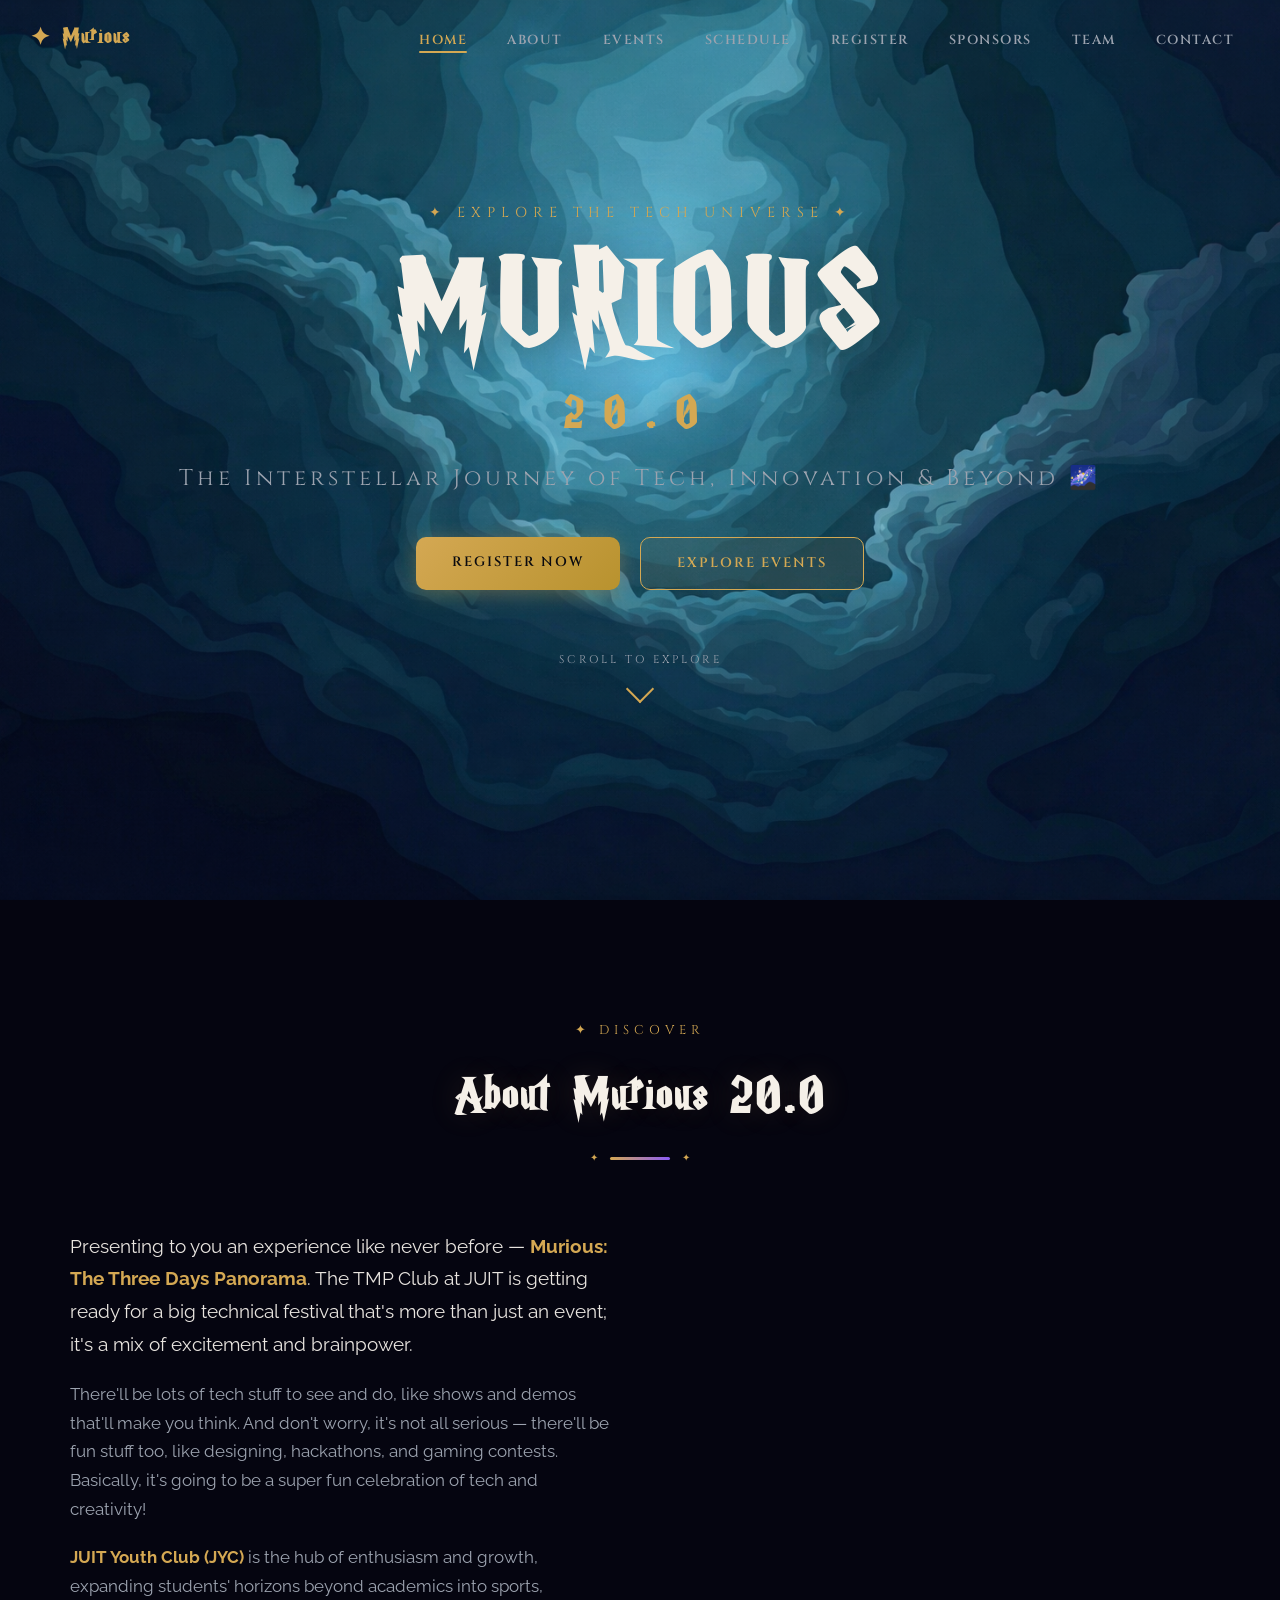
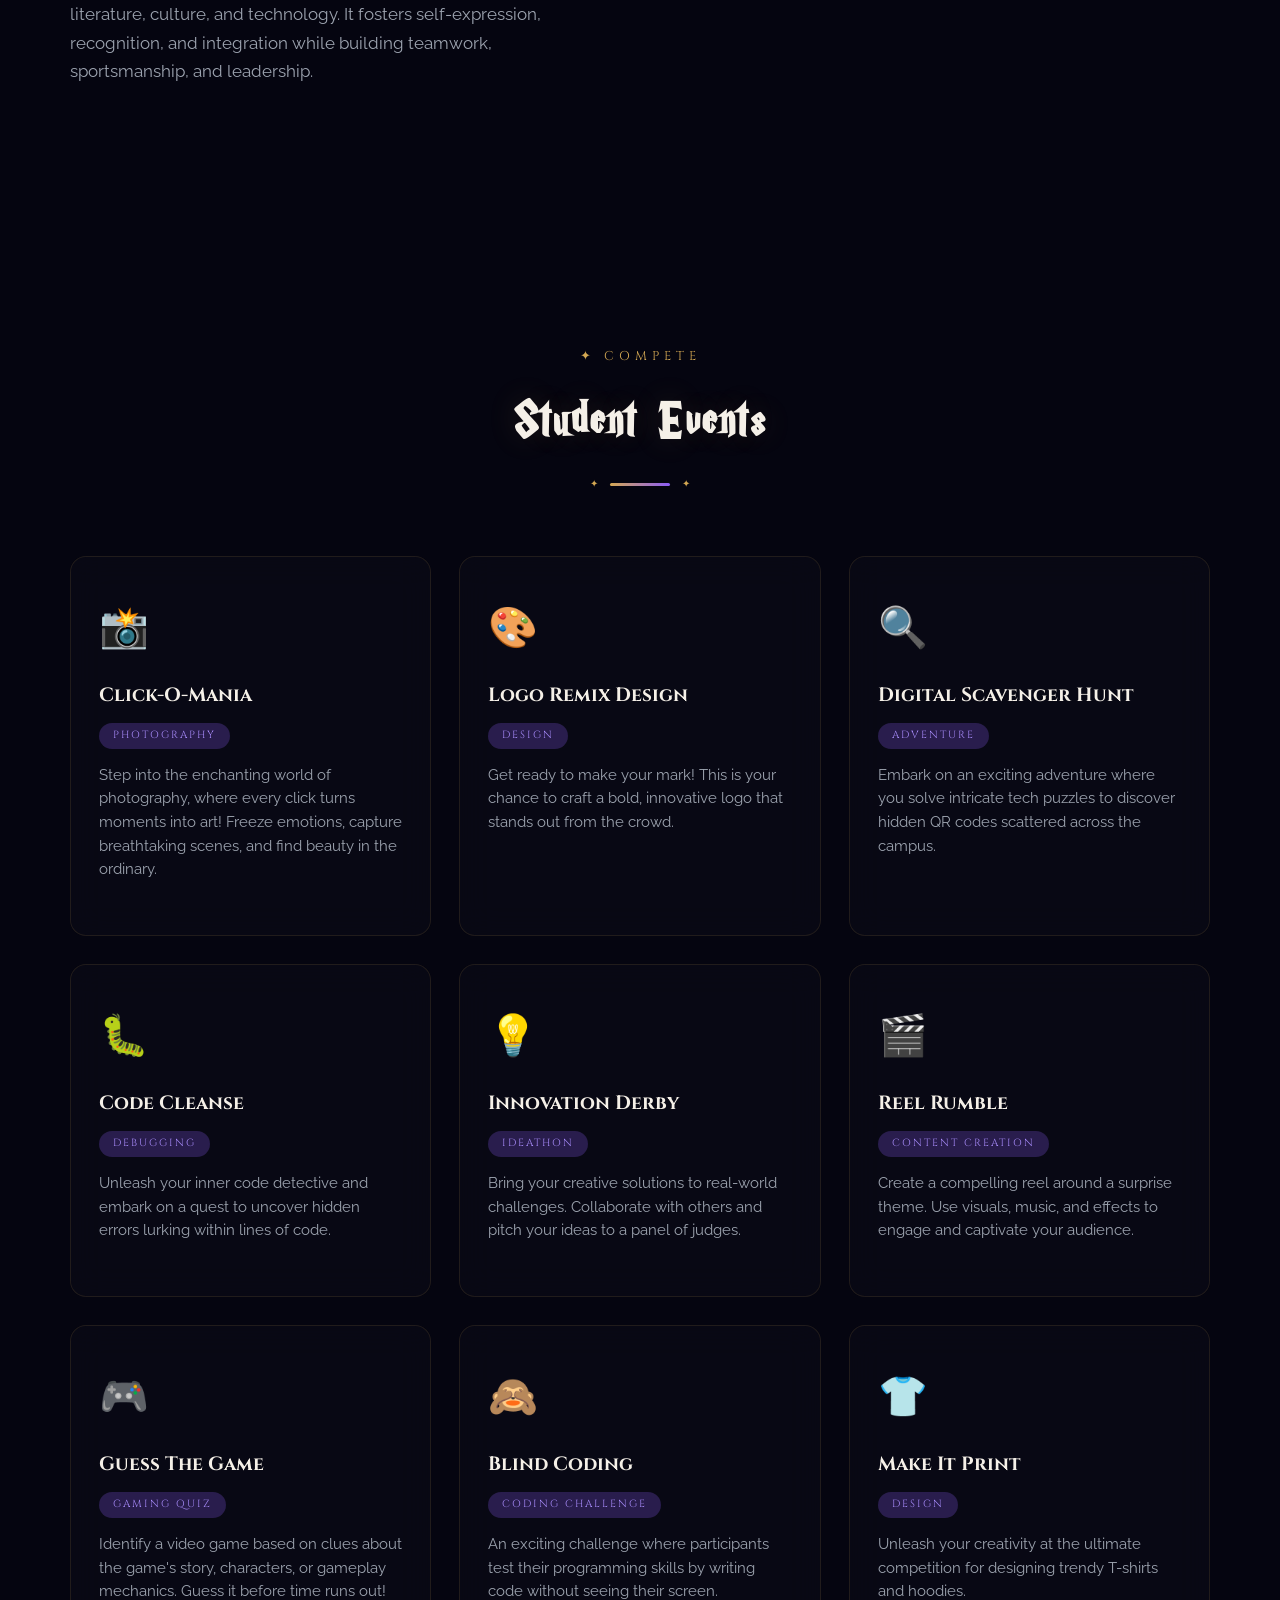
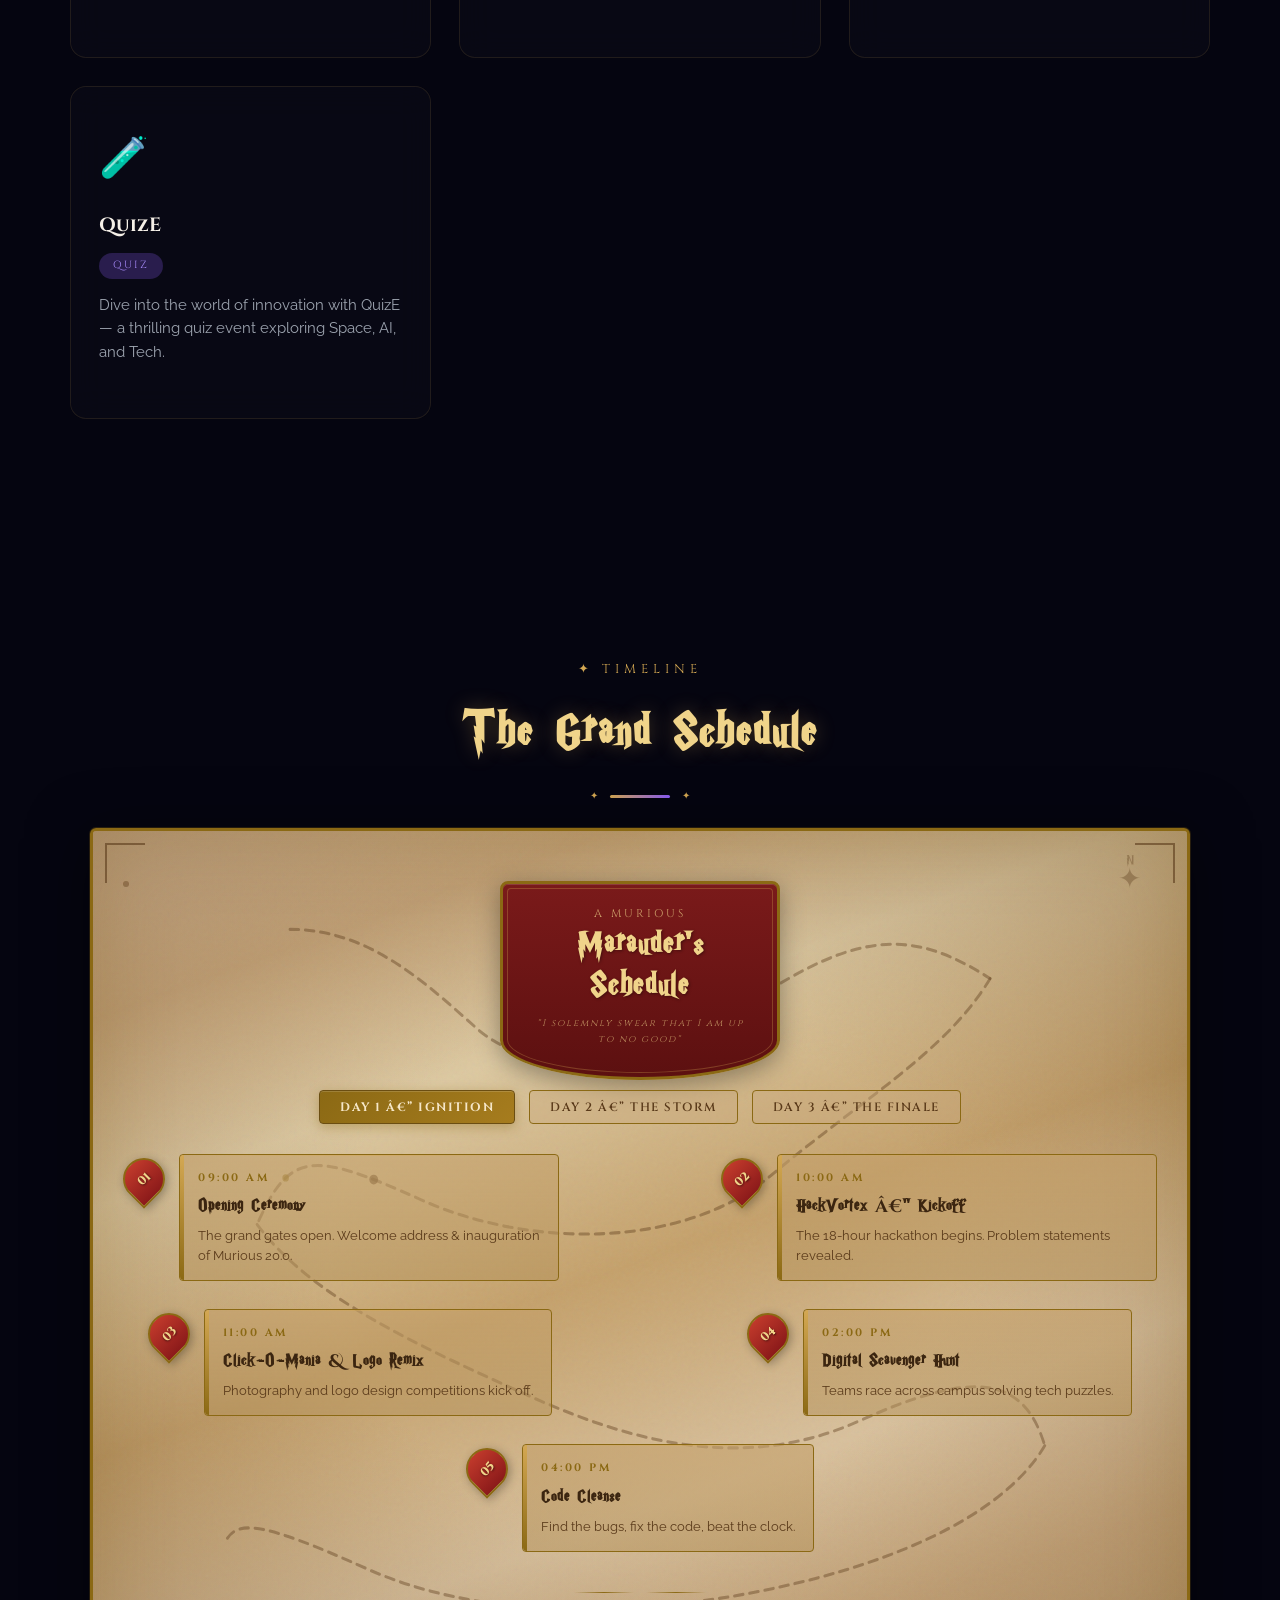
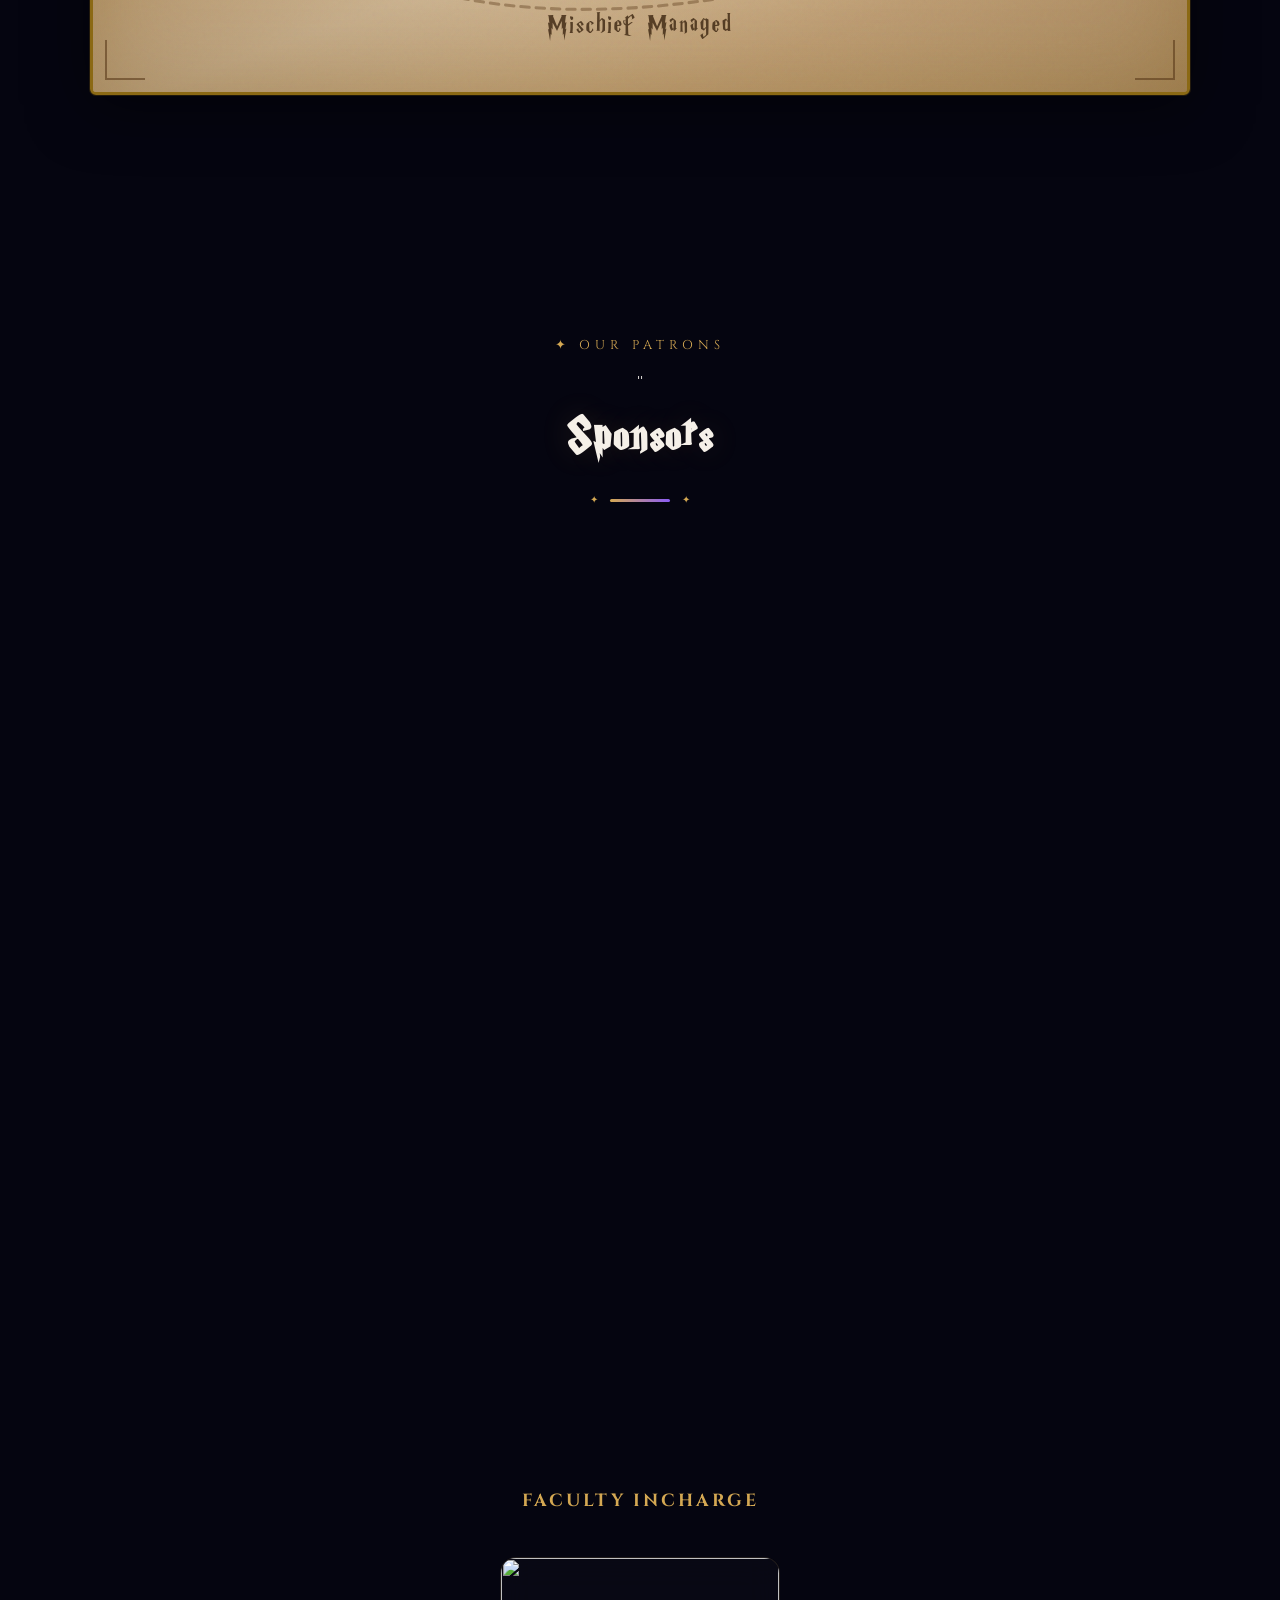
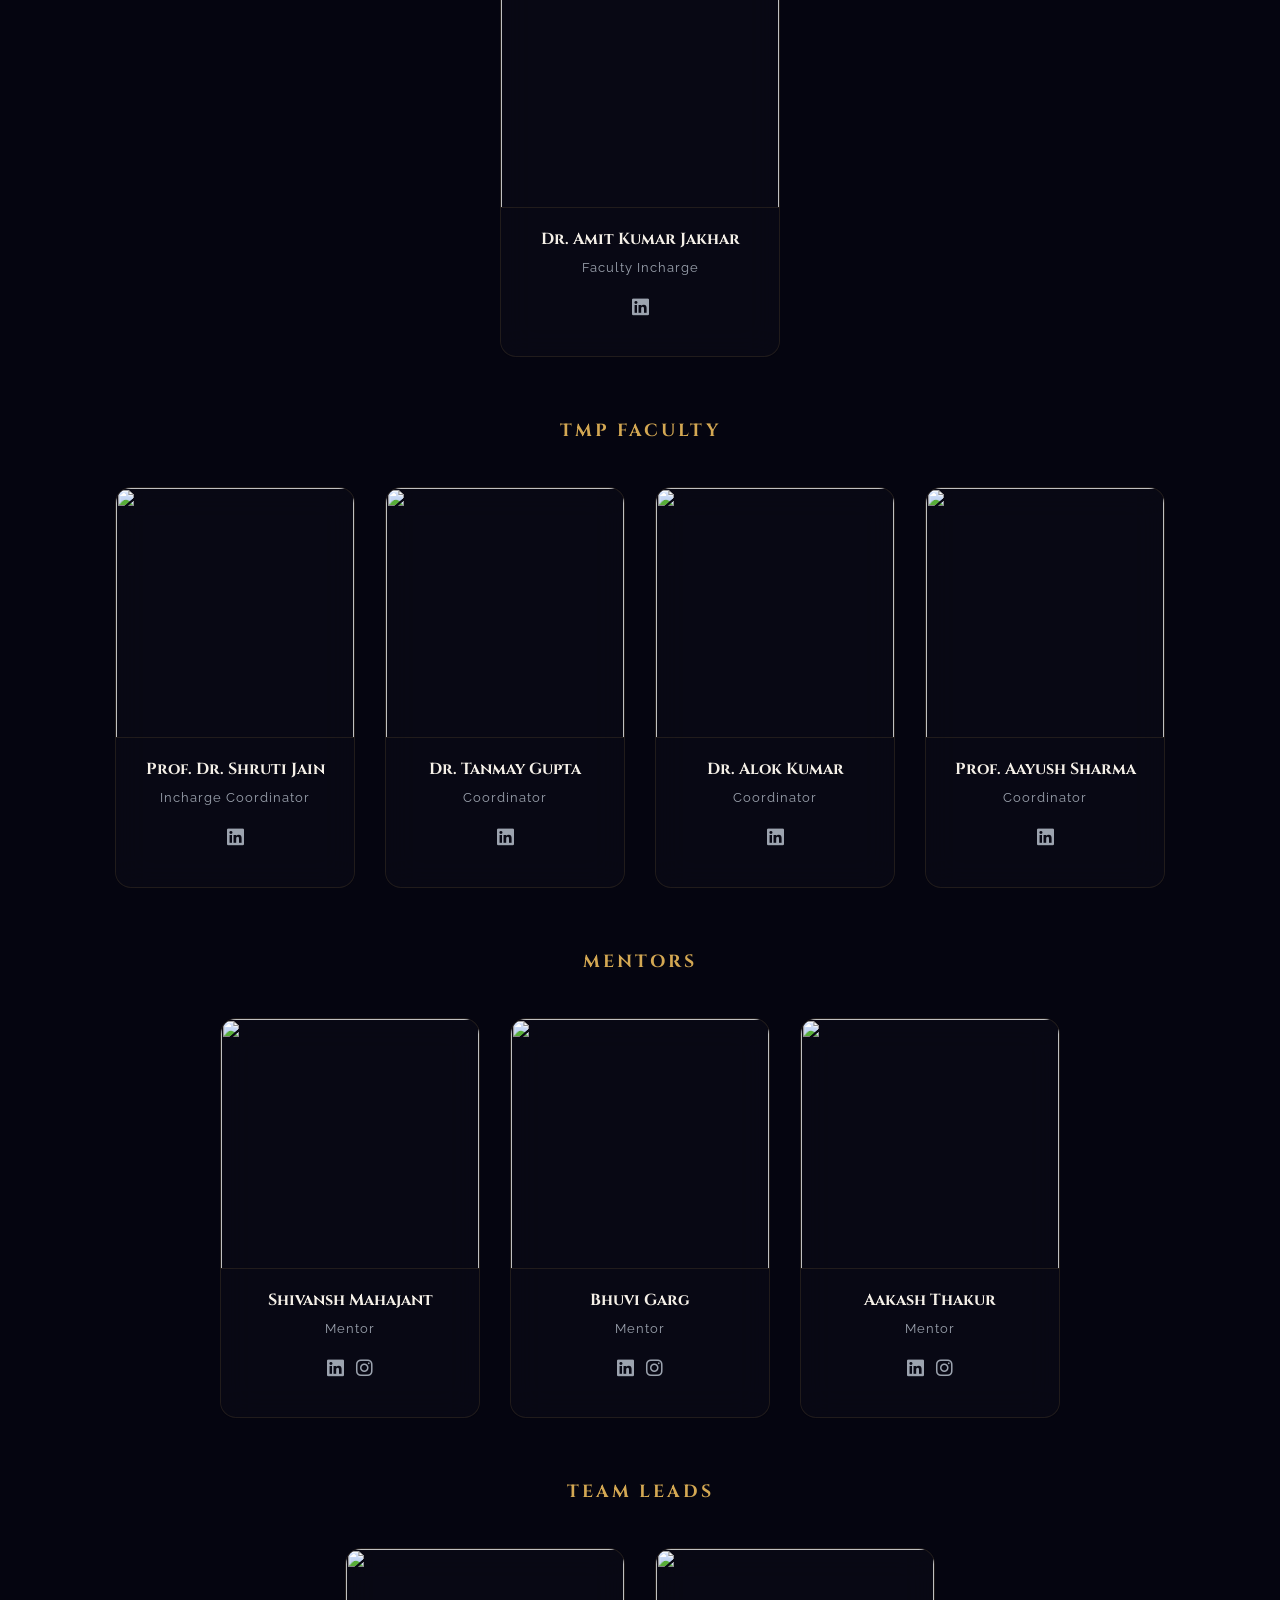
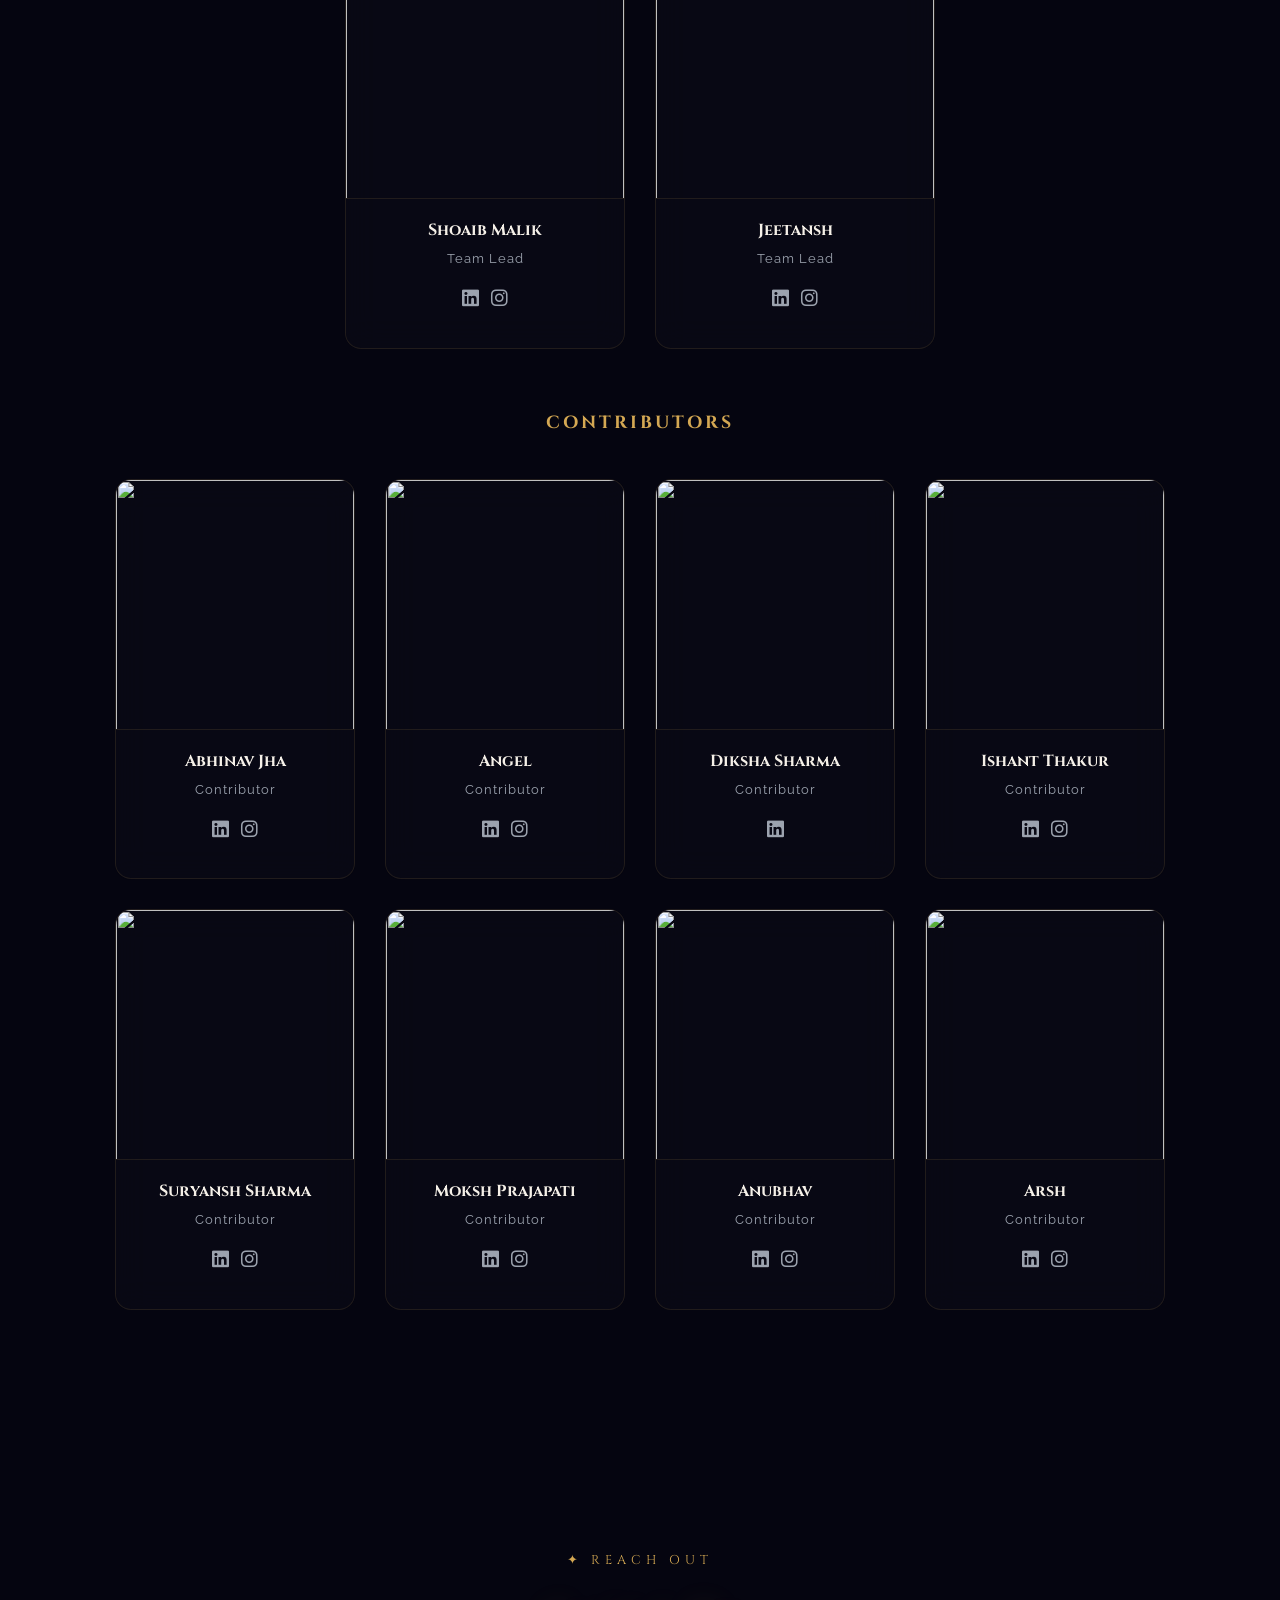
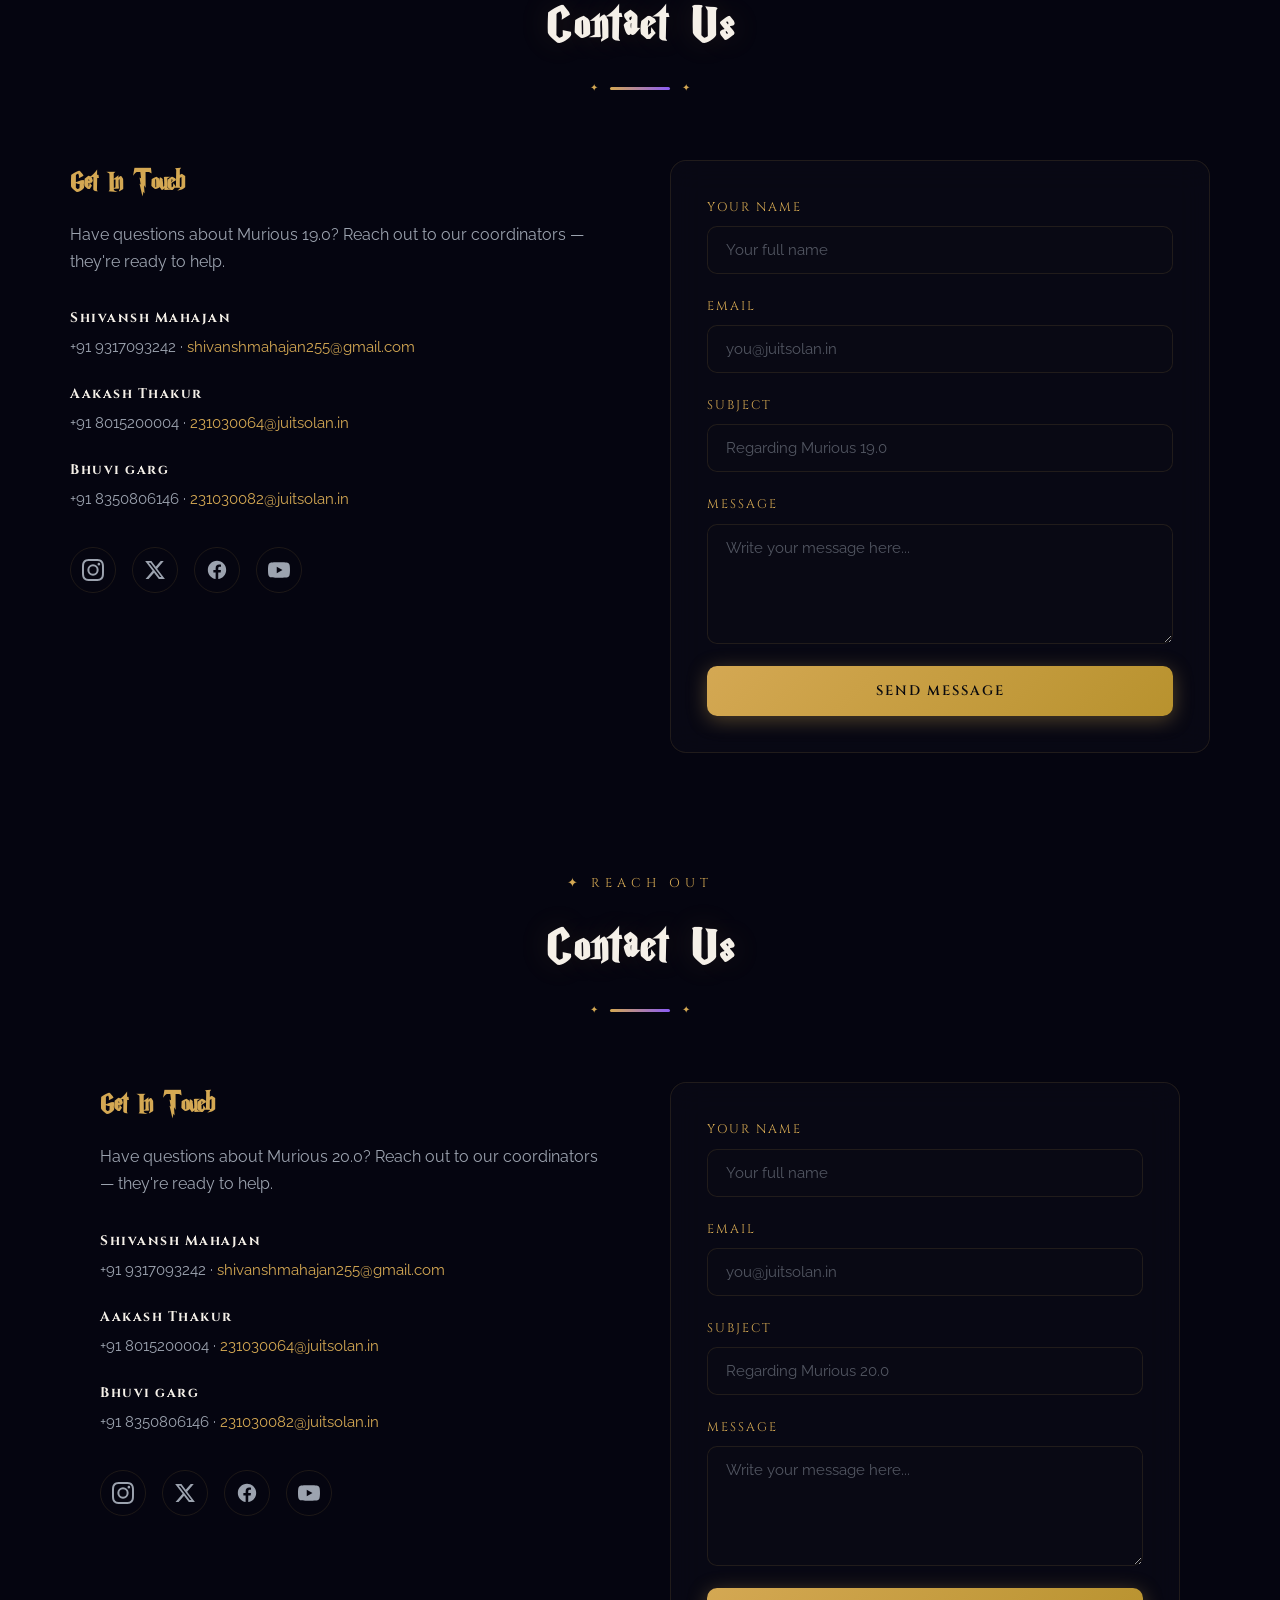
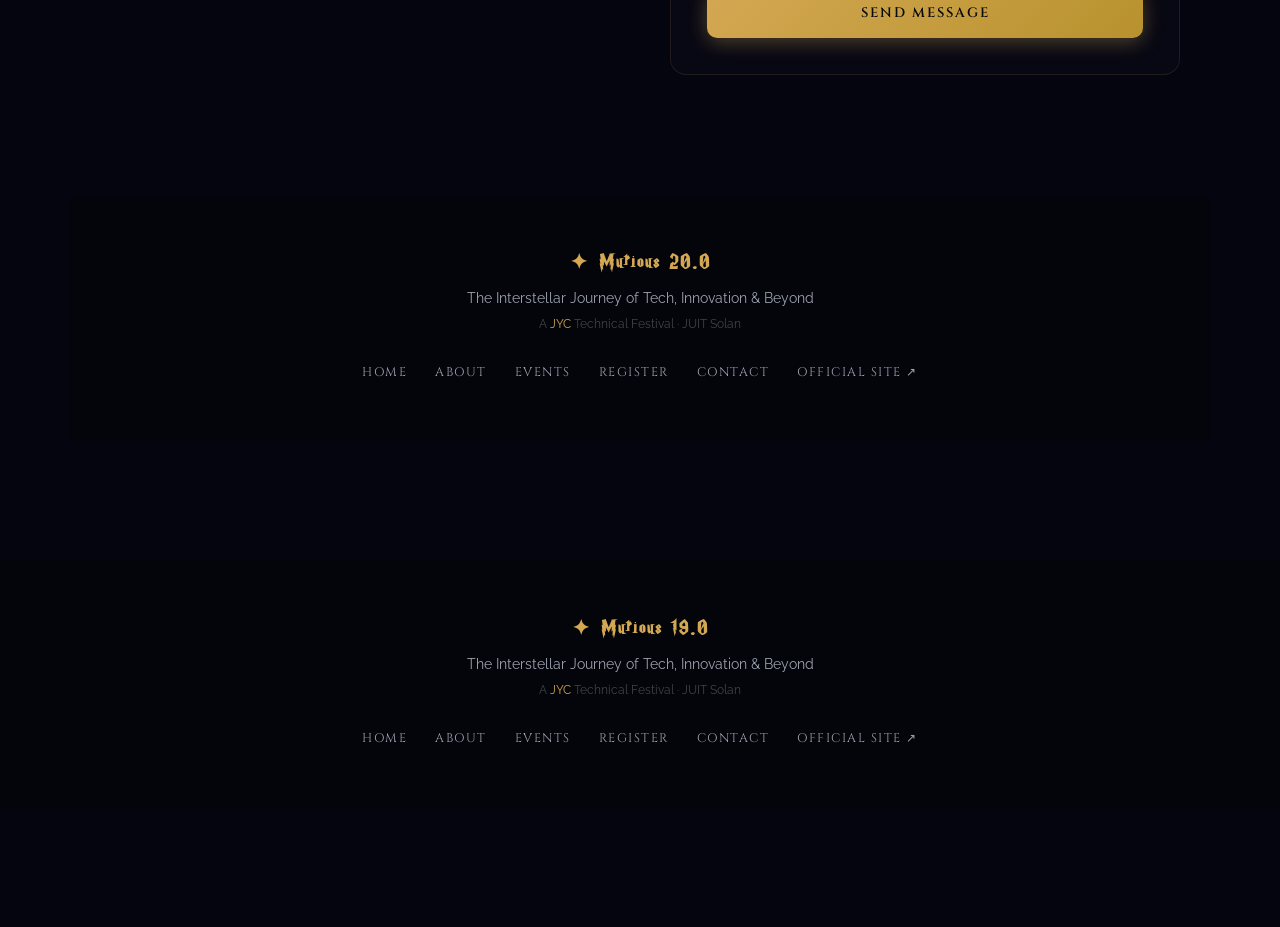
==== commit 946ad9fc: "Resolved merge conflicts with upstream" ====
--- a/index.html
+++ b/index.html
@@ -12,6 +12,7 @@
   <link
     href="https://fonts.googleapis.com/css2?family=Cinzel+Decorative:wght@400;700;900&family=Cinzel:wght@400;600;700&family=Raleway:wght@300;400;500;600;700&display=swap"
     rel="stylesheet">
+  <link rel="stylesheet" href="https://cdnjs.cloudflare.com/ajax/libs/font-awesome/6.5.0/css/all.min.css">
   <link rel="stylesheet" href="css/styles.css">
 </head>
 
@@ -48,6 +49,7 @@
         <li><a href="#schedule" class="nav-link">Schedule</a></li>
         <li><a href="https://forms.gle/axCYgx6kRqmrD6RG7" class="nav-link">Register</a></li>
         <li><a href="#sponsors" class="nav-link">Sponsors</a></li>
+        <li><a href="#team" class="nav-link">Team</a></li>
         <li><a href="#contact" class="nav-link">Contact</a></li>
       </ul>
     </div>
@@ -582,8 +584,397 @@
             </div>
           </div>
     </section>
-
-
+    <section id="team" class="section">
+      <!-- TEAM -->
+      <section id="team" class="section">
+
+        <div class="section-container">
+
+          <div class="section-header reveal">
+            <span class="section-tag">✦ The Wizards</span>
+            <h2 class="section-title">Our Team</h2>
+            <div class="title-ornament"></div>
+          </div>
+
+
+          <!-- Faculty Incharge -->
+          <h3 class="team-category-title">Faculty Incharge</h3>
+
+          <div class="team-grid team-grid-1">
+
+            <div class="team-card glass-card reveal">
+              <img src="images/jakhar.png">
+
+              <div class="team-info">
+                <h4>Dr. Amit Kumar Jakhar</h4>
+                <span>Faculty Incharge</span>
+
+                <div class="team-socials">
+                  <a href="https://www.linkedin.com/in/lieutenant-dr-amit-kumar-jakhar-384bbb21?utm_source=share&utm_campaign=share_via&utm_content=profile&utm_medium=android_app"
+                    target="_blank"><i class="fab fa-linkedin"></i></a>
+                </div>
+
+              </div>
+            </div>
+
+          </div>
+
+
+
+          <!-- TMP Faculty -->
+          <h3 class="team-category-title">TMP Faculty</h3>
+
+          <div class="team-grid team-grid-4">
+
+            <div class="team-card glass-card reveal">
+              <img src="images/shruti.png">
+              <div class="team-info">
+                <h4>Prof. Dr. Shruti Jain</h4>
+                <span>Incharge Coordinator</span>
+
+                <div class="team-socials">
+                  <a href="https://www.linkedin.com/in/dr-shruti-jain-92705b130?utm_source=share&utm_campaign=share_via&utm_content=profile&utm_medium=android_app"
+                    target="_blank"><i class="fab fa-linkedin"></i></a>
+                </div>
+              </div>
+            </div>
+
+
+            <div class="team-card glass-card reveal">
+              <img src="images/tanmay.png">
+              <div class="team-info">
+                <h4>Dr. Tanmay Gupta</h4>
+                <span>Coordinator</span>
+
+                <div class="team-socials">
+                  <a href="#" target="_blank"><i class="fab fa-linkedin"></i></a>
+                </div>
+              </div>
+            </div>
+
+
+            <div class="team-card glass-card reveal">
+              <img src="images/alok.png">
+              <div class="team-info">
+                <h4>Dr. Alok Kumar</h4>
+                <span>Coordinator</span>
+
+                <div class="team-socials">
+                  <a href="#" target="_blank"><i class="fab fa-linkedin"></i></a>
+                </div>
+              </div>
+            </div>
+
+
+            <div class="team-card glass-card reveal">
+              <img src="images/aayush.png">
+              <div class="team-info">
+                <h4>Prof. Aayush Sharma</h4>
+                <span>Coordinator</span>
+
+                <div class="team-socials">
+                  <a href="https://www.linkedin.com/in/as47?utm_source=share&utm_campaign=share_via&utm_content=profile&utm_medium=android_app"
+                    target="_blank"><i class="fab fa-linkedin"></i></a>
+                </div>
+              </div>
+            </div>
+
+          </div>
+
+
+
+          <!-- Mentors -->
+          <h3 class="team-category-title">Mentors</h3>
+
+          <div class="team-grid team-grid-3">
+
+            <div class="team-card glass-card reveal">
+              <img src="images/shivansh.png">
+
+              <div class="team-info">
+                <h4>Shivansh Mahajant</h4>
+                <span>Mentor</span>
+
+                <div class="team-socials">
+                  <a href="https://www.linkedin.com/in/shivansh-mahajan?utm_source=share&utm_campaign=share_via&utm_content=profile&utm_medium=android_app"
+                    target="_blank"><i class="fab fa-linkedin"></i></a>
+                  <a href="https://www.instagram.com/shivansh2_55?utm_source=ig_web_button_share_sheet&igsh=ZDNlZDc0MzIxNw=="
+                    target="_blank"><i class="fab fa-instagram"></i></a>
+                </div>
+
+              </div>
+            </div>
+
+
+            <div class="team-card glass-card reveal">
+              <img src="images/bhuvi.png">
+
+              <div class="team-info">
+                <h4>Bhuvi Garg</h4>
+                <span>Mentor</span>
+
+                <div class="team-socials">
+                  <a href="https://www.linkedin.com/in/bhuvigarg07?utm_source=share&utm_campaign=share_via&utm_content=profile&utm_medium=android_app"
+                    target="_blank"><i class="fab fa-linkedin"></i></a>
+                  <a href="https://www.instagram.com/bhuvig_?utm_source=ig_web_button_share_sheet&igsh=ZDNlZDc0MzIxNw=="
+                    target="_blank"><i class="fab fa-instagram"></i></a>
+                </div>
+
+              </div>
+            </div>
+
+
+            <div class="team-card glass-card reveal">
+              <img src="images/aak.png">
+
+              <div class="team-info">
+                <h4>Aakash Thakur</h4>
+                <span>Mentor</span>
+
+                <div class="team-socials">
+                  <a href="https://www.linkedin.com/in/aakash-thakur-2993a1294?utm_source=share&utm_campaign=share_via&utm_content=profile&utm_medium=android_app"
+                    target="_blank"><i class="fab fa-linkedin"></i></a>
+                  <a href="https://www.instagram.com/aakashthakurrrr?utm_source=ig_web_button_share_sheet&igsh=ZDNlZDc0MzIxNw=="
+                    target="_blank"><i class="fab fa-instagram"></i></a>
+                </div>
+
+              </div>
+            </div>
+
+          </div>
+
+
+
+          <!-- Team Leads -->
+          <h3 class="team-category-title">Team Leads</h3>
+
+          <div class="team-grid team-grid-2">
+
+            <div class="team-card glass-card reveal">
+              <img src="images/lead1.png">
+
+              <div class="team-info">
+                <h4>Shoaib Malik</h4>
+                <span>Team Lead</span>
+
+                <div class="team-socials">
+                  <a href="https://www.linkedin.com/in/shoaib-malik-7583682ba/" target="_blank"><i
+                      class="fab fa-linkedin"></i></a>
+                  <a href="https://www.instagram.com/shoaibmal_.k/?utm_source=ig_web_button_share_sheet"
+                    target="_blank"><i class="fab fa-instagram"></i></a>
+                </div>
+
+              </div>
+            </div>
+
+
+            <div class="team-card glass-card reveal">
+              <img src="images/lead2.png">
+
+              <div class="team-info">
+                <h4>Jeetansh</h4>
+                <span>Team Lead</span>
+
+                <div class="team-socials">
+                  <a href="" target="_blank"><i class="fab fa-linkedin"></i></a>
+                  <a href="https://www.instagram.com/jeetxilot/?utm_source=ig_web_button_share_sheet" target="_blank"><i
+                      class="fab fa-instagram"></i></a>
+                </div>
+
+              </div>
+            </div>
+
+          </div>
+
+
+
+          <!-- Contributors -->
+          <h3 class="team-category-title">Contributors</h3>
+
+          <div class="team-grid team-grid-4">
+
+            <div class="team-card glass-card reveal">
+              <img src="images/c1.jpeg">
+              <div class="team-info">
+                <h4>Abhinav Jha</h4>
+                <span>Contributor</span>
+
+                <div class="team-socials">
+                  <a href="http://www.linkedin.com/in/abhinav-jha-a52386367" target="_blank"><i
+                      class="fab fa-linkedin"></i></a>
+                  <a href="https://www.instagram.com/xabhinavjha?igsh=Z21vOGhhMjVqZWs4" target="_blank"><i
+                      class="fab fa-instagram"></i></a>
+                </div>
+              </div>
+            </div>
+
+
+            <div class="team-card glass-card reveal">
+              <img src="images/c2.jpeg">
+              <div class="team-info">
+                <h4>Angel</h4><span>Contributor</span>
+                <div class="team-socials"><a
+                    href="https://www.linkedin.com/in/angel-baweja-97744a389?utm_source=share&utm_campaign=share_via&utm_content=profile&utm_medium=android_app"
+                    target="_blank"><i class="fab fa-linkedin"></i></a><a
+                    href="https://www.instagram.com/angelbaweja19?utm_source=qr&igsh=NmQ5dTYyNXh1ZGwx"
+                    target="_blank"><i class="fab fa-instagram"></i></a></div>
+              </div>
+            </div>
+
+            <div class="team-card glass-card reveal">
+              <img src="images/c3.jpeg">
+              <div class="team-info">
+                <h4>Diksha Sharma</h4><span>Contributor</span>
+                <div class="team-socials"><a href="http://linkedin.com/in/diksha-sharma--" target="_blank"><i
+                      class="fab fa-linkedin"></i></a></div>
+              </div>
+            </div>
+
+            <div class="team-card glass-card reveal">
+              <img src="images/c4.jpeg">
+              <div class="team-info">
+                <h4>Ishant Thakur</h4><span>Contributor</span>
+                <div class="team-socials"><a
+                    href="https://www.linkedin.com/in/ishant-thakur-b33a97333?utm_source=share&utm_campaign=share_via&utm_content=profile&utm_medium=android_app"
+                    target="_blank"><i class="fab fa-linkedin"></i></a><a
+                    href="https://www.instagram.com/ishant._.thakur1510/" target="_blank"><i
+                      class="fab fa-instagram"></i></a></div>
+              </div>
+            </div>
+
+            <div class="team-card glass-card reveal">
+              <img src="images/c5.jpeg">
+              <div class="team-info">
+                <h4>Suryansh Sharma</h4><span>Contributor</span>
+                <div class="team-socials"><a href="https://www.linkedin.com/in/suryansh-3b80a333a" target="_blank"><i
+                      class="fab fa-linkedin"></i></a><a href="https://instagram.com/sharma_suryanshh"
+                    target="_blank"><i class="fab fa-instagram"></i></a></div>
+              </div>
+            </div>
+
+            <div class="team-card glass-card reveal">
+              <img src="images/c6.jpeg">
+              <div class="team-info">
+                <h4>Moksh Prajapati</h4><span>Contributor</span>
+                <div class="team-socials"><a
+                    href="https://www.linkedin.com/in/moksh-prajapati-686384367?utm_source=share&utm_campaign=share_via&utm_content=profile&utm_medium=android_app"
+                    target="_blank"><i class="fab fa-linkedin"></i></a><a
+                    href="https://www.instagram.com/ig_mokshprajapati?igsh=MTdzNXpjd2xrcW1tYQ==" target="_blank"><i
+                      class="fab fa-instagram"></i></a></div>
+              </div>
+            </div>
+
+            <div class="team-card glass-card reveal">
+              <img src="images/c7.jpeg">
+              <div class="team-info">
+                <h4>Anubhav</h4><span>Contributor</span>
+                <div class="team-socials"><a href="https://www.linkedin.com/in/anubhav-arora-540968215/" target="_blank"
+                    target="_blank"><i class="fab fa-linkedin"></i></a><a href="https://www.instagram.com/__arora_007/"
+                    target="_blank" target="_blank"><i class="fab fa-instagram"></i></a></div>
+              </div>
+            </div>
+
+            <div class="team-card glass-card reveal">
+              <img src="images/c8.jpeg">
+              <div class="team-info">
+                <h4>Arsh</h4><span>Contributor</span>
+                <div class="team-socials"><a href="https://www.linkedin.com/in/mohammad-arsh-b33127397"
+                    target="_blank"><i class="fab fa-linkedin"></i></a><a
+                    href="https://www.instagram.com/ig_arshhh26?utm_source=qr&igsh=MXU2NzczcnNneGVybw=="
+                    target="_blank"><i class="fab fa-instagram"></i></a></div>
+              </div>
+            </div>
+
+          </div>
+
+        </div>
+      </section>
+
+
+      <!-- CONTACT -->
+      <section id="contact" class="section">
+        <div class="section-container">
+          <div class="section-header reveal">
+            <span class="section-tag">✦ Reach Out</span>
+            <h2 class="section-title">Contact Us</h2>
+            <div class="title-ornament"></div>
+          </div>
+          <div class="contact-grid">
+            <div class="contact-info reveal">
+              <h3>Get In Touch</h3>
+              <p>Have questions about Murious 19.0? Reach out to our coordinators — they're ready to help.</p>
+              <div class="contact-details">
+                <div class="contact-item">
+                  <div>
+                    <strong>Shivansh Mahajan</strong>
+                    <p>+91 9317093242 · <a href="mailto:shivanshmahajan255@gmail.com"
+                        style="color:var(--gold);">shivanshmahajan255@gmail.com</a></p>
+                  </div>
+                </div>
+                <div class="contact-item">
+                  <div>
+                    <strong>Aakash Thakur</strong>
+                    <p>+91 8015200004 · <a href="mailto:231030064@juitsolan.in"
+                        style="color:var(--gold);">231030064@juitsolan.in</a></p>
+                  </div>
+                </div>
+                <div class="contact-item">
+                  <div>
+                    <strong>Bhuvi garg</strong>
+                    <p>+91 8350806146 · <a href="mailto:231030082@juitsolan.in"
+                        style="color:var(--gold);">231030082@juitsolan.in</a></p>
+                  </div>
+                </div>
+              </div>
+              <div class="social-links">
+                <a href="https://www.instagram.com/murious.juit/" target="_blank" class="social-link"
+                  aria-label="Instagram">
+                  <svg viewBox="0 0 24 24" width="22" height="22" fill="currentColor">
+                    <path
+                      d="M12 2.163c3.204 0 3.584.012 4.85.07 3.252.148 4.771 1.691 4.919 4.919.058 1.265.069 1.645.069 4.849 0 3.205-.012 3.584-.069 4.849-.149 3.225-1.664 4.771-4.919 4.919-1.266.058-1.644.07-4.85.07-3.204 0-3.584-.012-4.849-.07-3.26-.149-4.771-1.699-4.919-4.92-.058-1.265-.07-1.644-.07-4.849 0-3.204.013-3.583.07-4.849.149-3.227 1.664-4.771 4.919-4.919 1.266-.057 1.645-.069 4.849-.069zM12 0C8.741 0 8.333.014 7.053.072 2.695.272.273 2.69.073 7.052.014 8.333 0 8.741 0 12c0 3.259.014 3.668.072 4.948.2 4.358 2.618 6.78 6.98 6.98C8.333 23.986 8.741 24 12 24c3.259 0 3.668-.014 4.948-.072 4.354-.2 6.782-2.618 6.979-6.98.059-1.28.073-1.689.073-4.948 0-3.259-.014-3.667-.072-4.947-.196-4.354-2.617-6.78-6.979-6.98C15.668.014 15.259 0 12 0zm0 5.838a6.162 6.162 0 100 12.324 6.162 6.162 0 000-12.324zM12 16a4 4 0 110-8 4 4 0 010 8zm6.406-11.845a1.44 1.44 0 100 2.881 1.44 1.44 0 000-2.881z" />
+                  </svg>
+                </a>
+                <a href="https://x.com/JycJuit/" target="_blank" class="social-link" aria-label="Twitter/X">
+                  <svg viewBox="0 0 24 24" width="22" height="22" fill="currentColor">
+                    <path
+                      d="M18.244 2.25h3.308l-7.227 8.26 8.502 11.24H16.17l-5.214-6.817L4.99 21.75H1.68l7.73-8.835L1.254 2.25H8.08l4.713 6.231zm-1.161 17.52h1.833L7.084 4.126H5.117z" />
+                  </svg>
+                </a>
+                <a href="https://www.facebook.com/jyc.juit/" target="_blank" class="social-link" aria-label="Facebook">
+                  <svg viewBox="0 0 24 24" width="22" height="22" fill="currentColor">
+                    <path
+                      d="M12,2C6.477,2,2,6.477,2,12c0,5.013,3.693,9.153,8.505,9.876V14.65H8.031v-2.629h2.474v-1.749c0-2.896,1.411-4.167,3.818-4.167c1.153,0,1.762.085,2.051.124v2.294h-1.642c-1.022,0-1.379.969-1.379,2.061v1.437h2.995l-.406,2.629h-2.588v7.247C18.235,21.236,22,17.062,22,12C22,6.477,17.523,2,12,2z" />
+                  </svg>
+                </a>
+                <a href="https://www.youtube.com/@JYCPhotographyClub" target="_blank" class="social-link"
+                  aria-label="YouTube">
+                  <svg viewBox="0 0 24 24" width="22" height="22" fill="currentColor">
+                    <path
+                      d="M23.498 6.186a3.016 3.016 0 00-2.122-2.136C19.505 3.545 12 3.545 12 3.545s-7.505 0-9.377.505A3.017 3.017 0 00.502 6.186C0 8.07 0 12 0 12s0 3.93.502 5.814a3.016 3.016 0 002.122 2.136c1.871.505 9.376.505 9.376.505s7.505 0 9.377-.505a3.015 3.015 0 002.122-2.136C24 15.93 24 12 24 12s0-3.93-.502-5.814zM9.545 15.568V8.432L15.818 12l-6.273 3.568z" />
+                  </svg>
+                </a>
+              </div>
+            </div>
+            <form class="contact-form glass-card reveal" id="contactForm">
+              <div class="form-group">
+                <label for="contactName">Your Name</label>
+                <input type="text" id="contactName" placeholder="Your full name" required>
+              </div>
+              <div class="form-group">
+                <label for="contactEmail">Email</label>
+                <input type="email" id="contactEmail" placeholder="you@juitsolan.in" required>
+              </div>
+              <div class="form-group">
+                <label for="contactSubject">Subject</label>
+                <input type="text" id="contactSubject" placeholder="Regarding Murious 19.0" required>
+              </div>
+              <div class="form-group">
+                <label for="contactMessage">Message</label>
+                <textarea id="contactMessage" rows="5" placeholder="Write your message here..." required></textarea>
+              </div>
+              <button type="submit" class="btn btn-primary btn-full">Send Message</button>
+            </form>
+          </div>
     <!-- CONTACT -->
     <section id="contact" class="section">
       <div class="section-container">
@@ -686,8 +1077,25 @@
           <a href="https://forms.gle/axCYgx6kRqmrD6RG7" target="_blank">Register</a><a href="#contact">Contact</a>
           <a href="https://jyc.co.in/" target="_blank">Official Site ↗</a>
         </div>
-      </div>
-    </footer>
+      </section>
+
+
+      <!-- FOOTER -->
+      <footer class="footer">
+        <div class="footer-content">
+          <div class="footer-brand">
+            <span class="footer-logo">✦ Murious 19.0</span>
+            <p>The Interstellar Journey of Tech, Innovation &amp; Beyond</p>
+            <p style="font-size:0.75rem; color:rgba(156,163,175,0.4); margin-top:4px;">A <a href="https://jyc.co.in/"
+                target="_blank" style="color:var(--gold);">JYC</a> Technical Festival · JUIT Solan</p>
+          </div>
+          <div class="footer-links">
+            <a href="#home">Home</a><a href="#about">About</a><a href="#events">Events</a>
+            <a href="#register">Register</a><a href="#contact">Contact</a>
+            <a href="https://jyc.co.in/" target="_blank">Official Site ↗</a>
+          </div>
+        </div>
+      </footer>
   </main>
   <script src="js/script.js"></script>
 </body>
--- a/css/styles.css
+++ b/css/styles.css
@@ -2199,4 +2199,131 @@
     font-size: 1.1rem;
   }
 }
-
+/* =================================
+TEAM SECTION
+================================= */
+
+.team-category-title{
+font-family: var(--font-heading);
+font-size: 1.1rem;
+letter-spacing:3px;
+text-transform:uppercase;
+color:var(--gold);
+text-align:center;
+margin:60px 0 40px;
+}
+
+/* grid */
+
+.team-grid{
+display:grid;
+gap:30px;
+justify-content:center;
+margin-top:30px;
+}
+
+.team-grid-1{
+grid-template-columns:280px;
+}
+
+.team-grid-2{
+grid-template-columns:repeat(2,280px);
+}
+
+.team-grid-3{
+grid-template-columns:repeat(3,260px);
+}
+
+.team-grid-4{
+grid-template-columns:repeat(4,240px);
+}
+
+/* card */
+
+.team-card{
+overflow:hidden;
+text-align:center;
+padding-bottom:15px;
+max-width:280px;
+}
+
+.team-card img{
+width:100%;
+height:250px;
+object-fit:cover;
+transition:0.4s;
+border-bottom:1px solid var(--border);
+}
+
+.team-card:hover img{
+transform:scale(1.05);
+}
+
+/* info */
+
+.team-info{
+padding:18px;
+}
+
+.team-info h4{
+font-family:var(--font-heading);
+font-size:1rem;
+color:var(--text-heading);
+margin-bottom:4px;
+}
+
+.team-info span{
+font-size:0.8rem;
+letter-spacing:1px;
+color:var(--text-muted);
+display:block;
+margin-bottom:12px;
+}
+
+/* socials */
+
+.team-socials{
+display:flex;
+justify-content:center;
+gap:12px;
+}
+
+.team-socials a{
+color:var(--text-muted);
+font-size:1.2rem;
+transition:0.3s;
+}
+
+.team-socials a:hover{
+color:var(--gold);
+transform:translateY(-2px);
+}
+@media (max-width: 900px){
+
+.team-grid-4{
+grid-template-columns:repeat(2,260px);
+}
+
+.team-grid-3{
+grid-template-columns:repeat(2,260px);
+}
+
+}
+
+@media (max-width: 600px){
+
+.team-grid-4,
+.team-grid-3,
+.team-grid-2{
+grid-template-columns:260px;
+}
+
+
+}
+.team-card:hover{
+box-shadow:
+0 10px 40px rgba(0,0,0,0.5),
+0 0 25px var(--gold-glow);
+transform:translateY(-6px);
+}
+
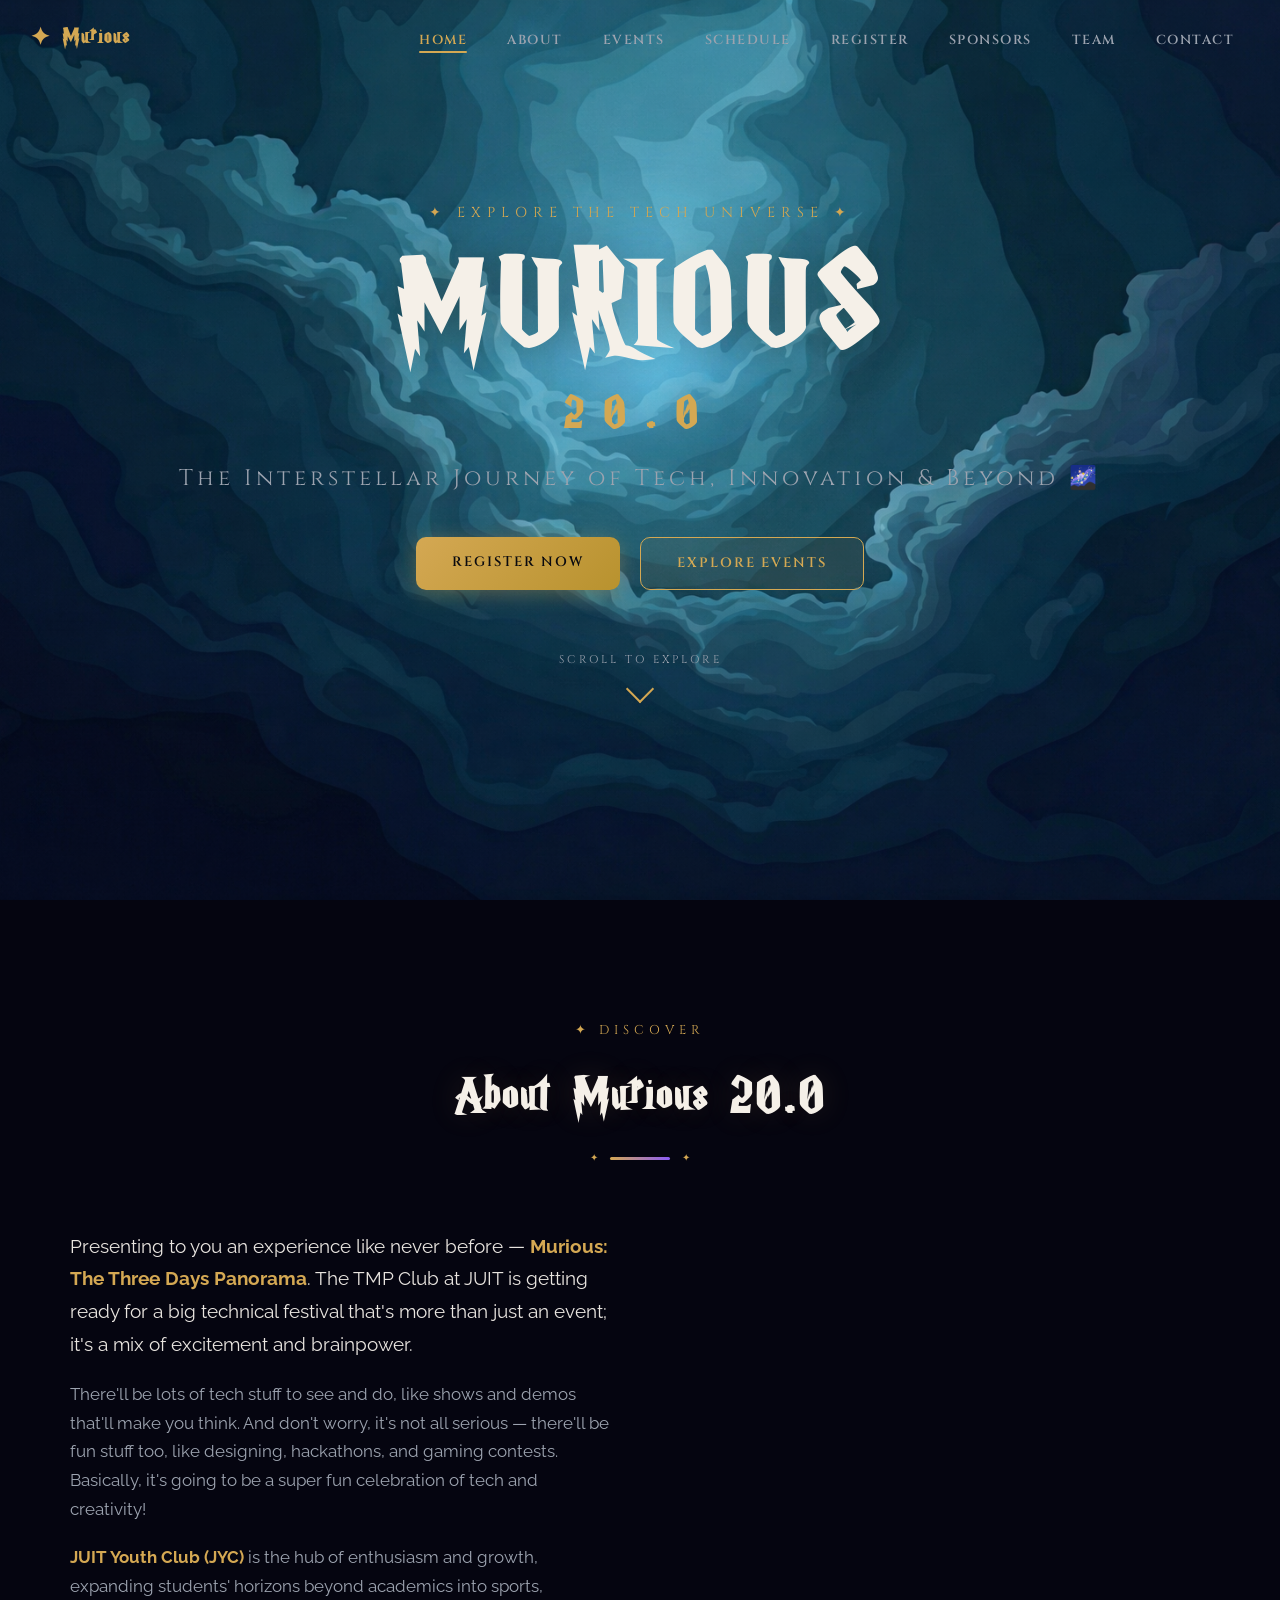
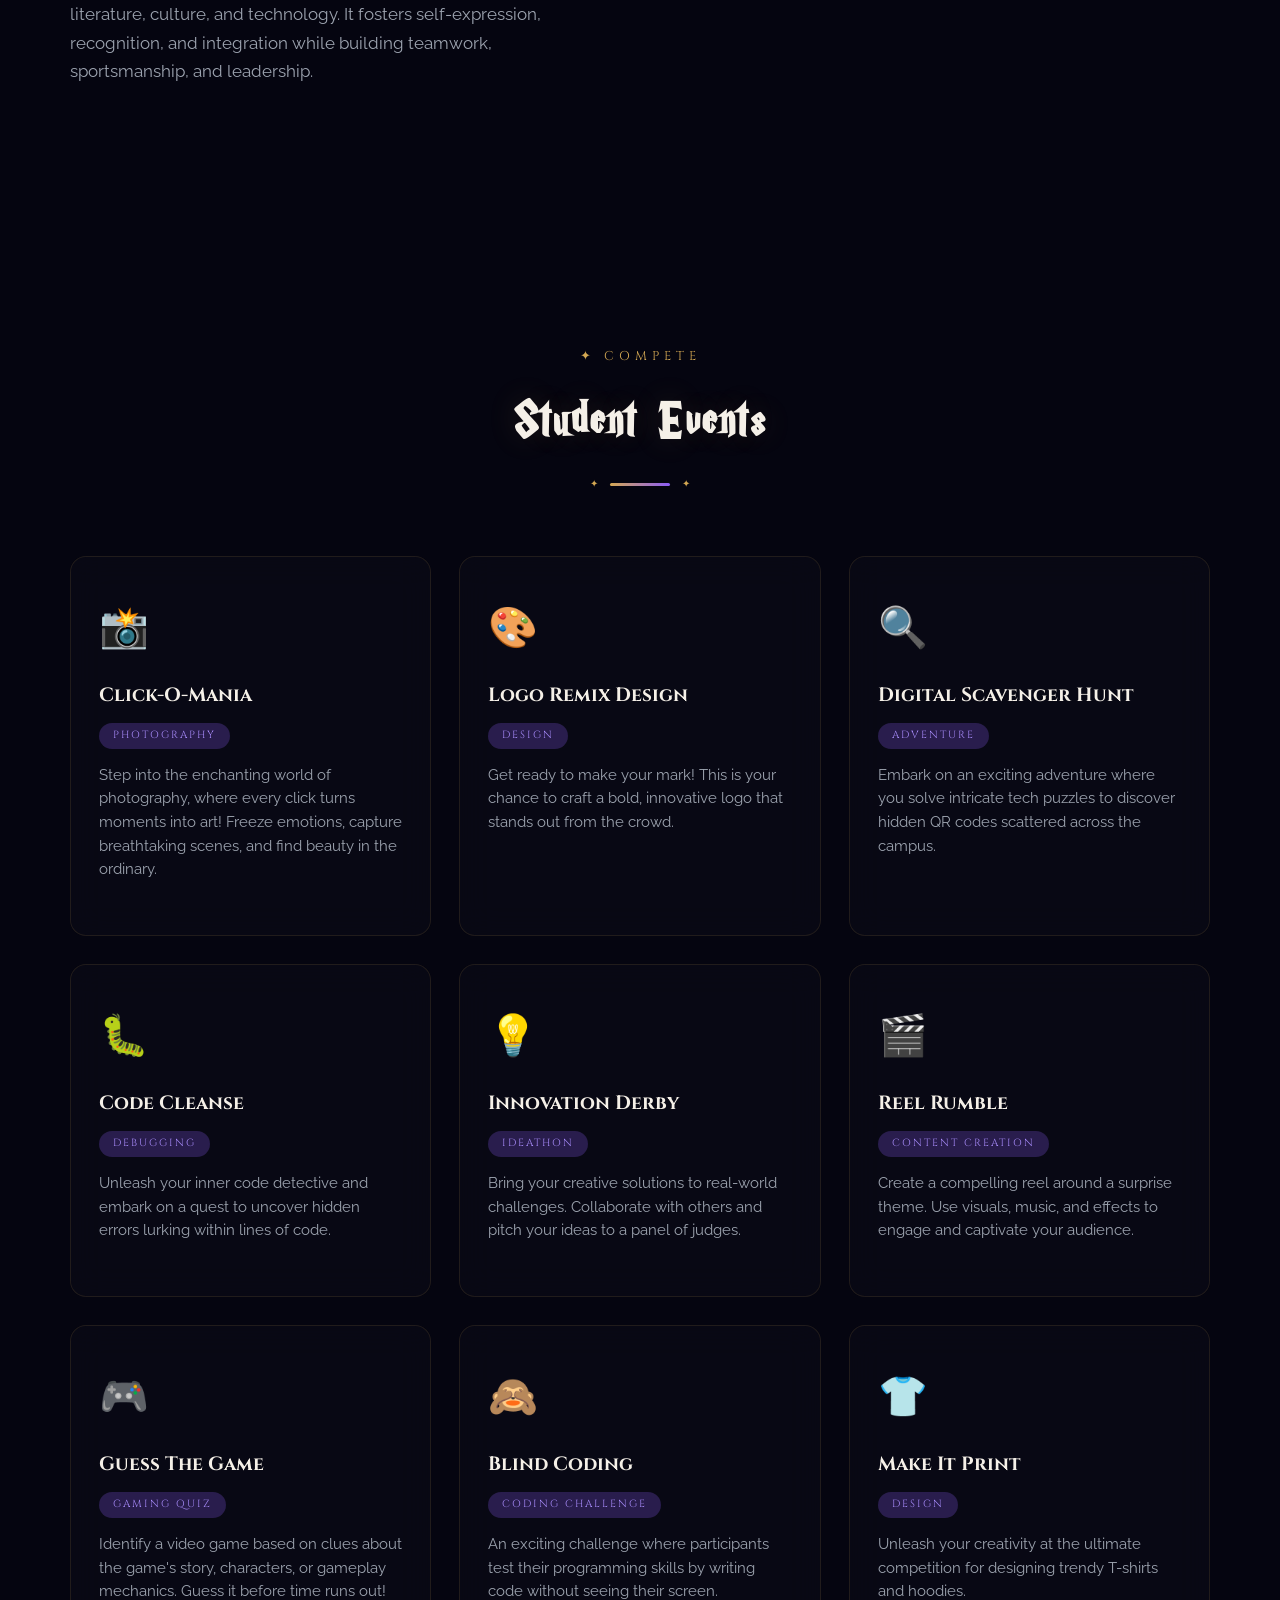
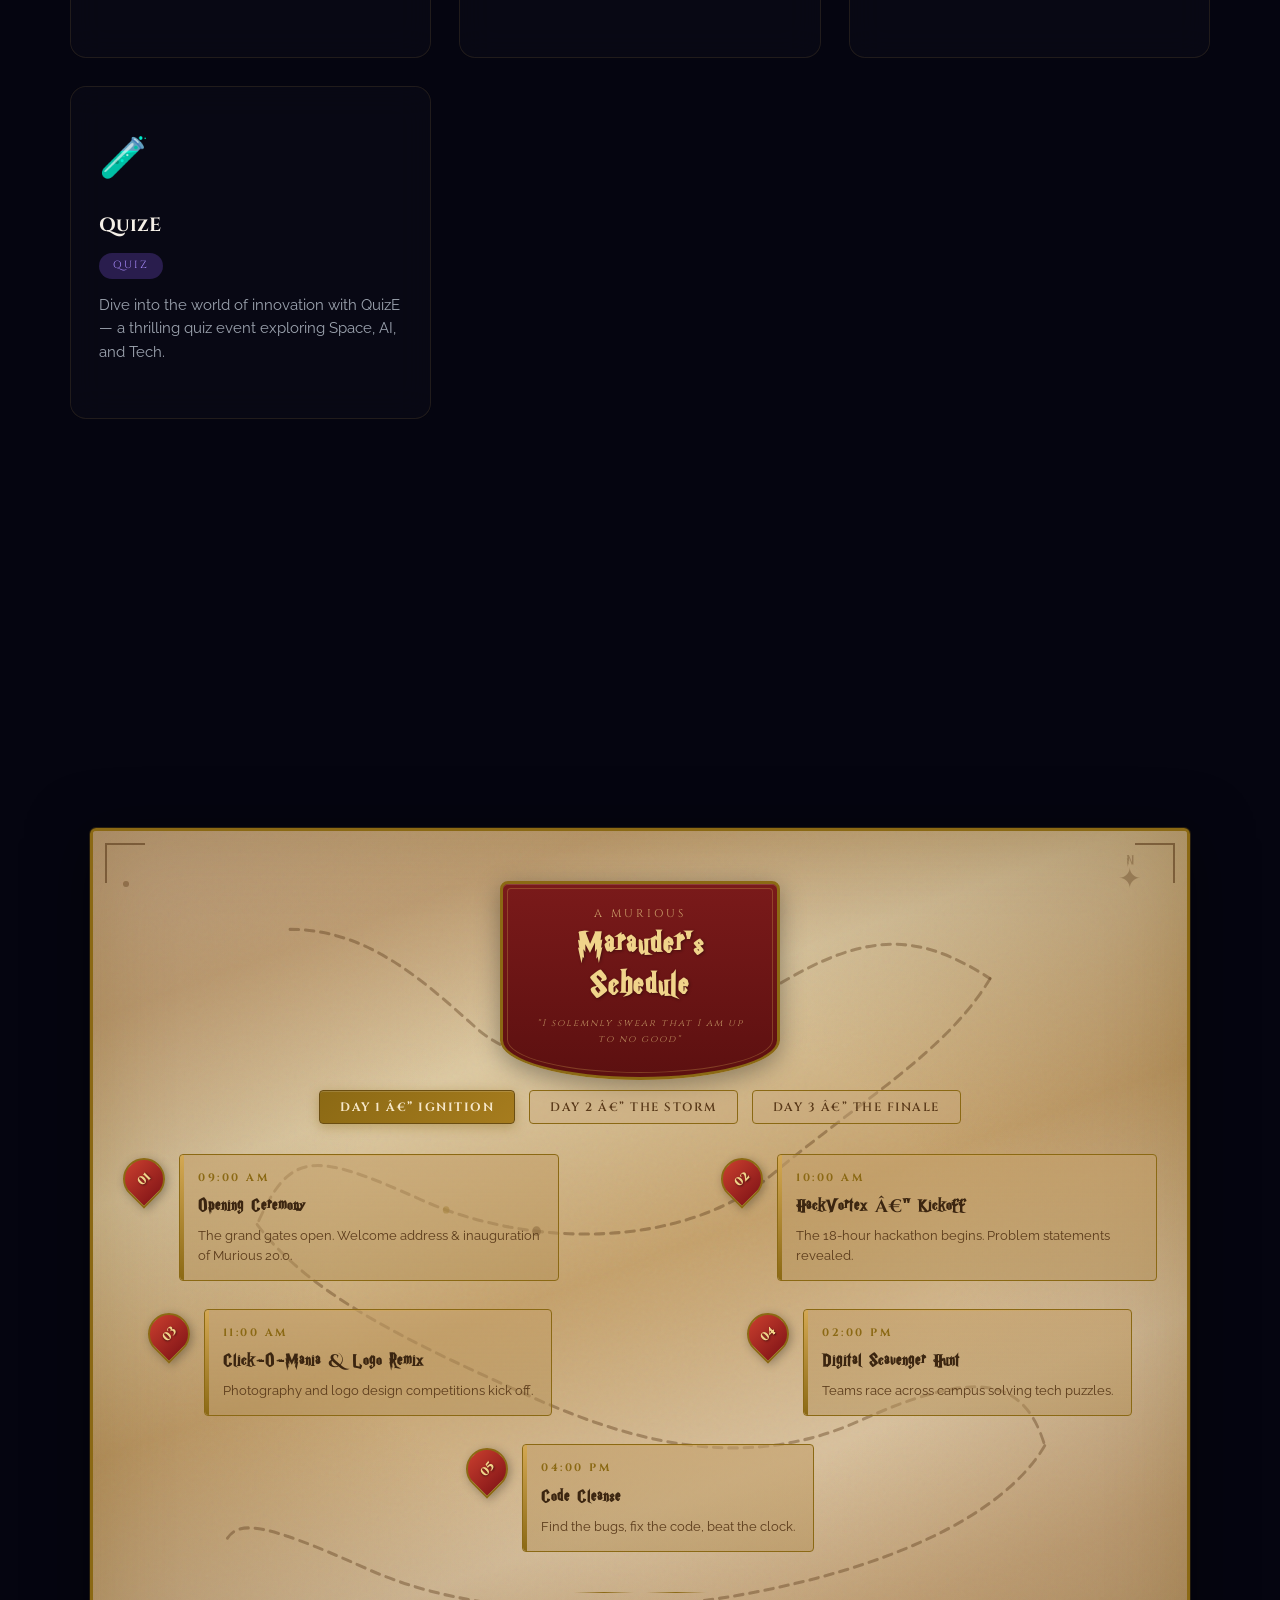
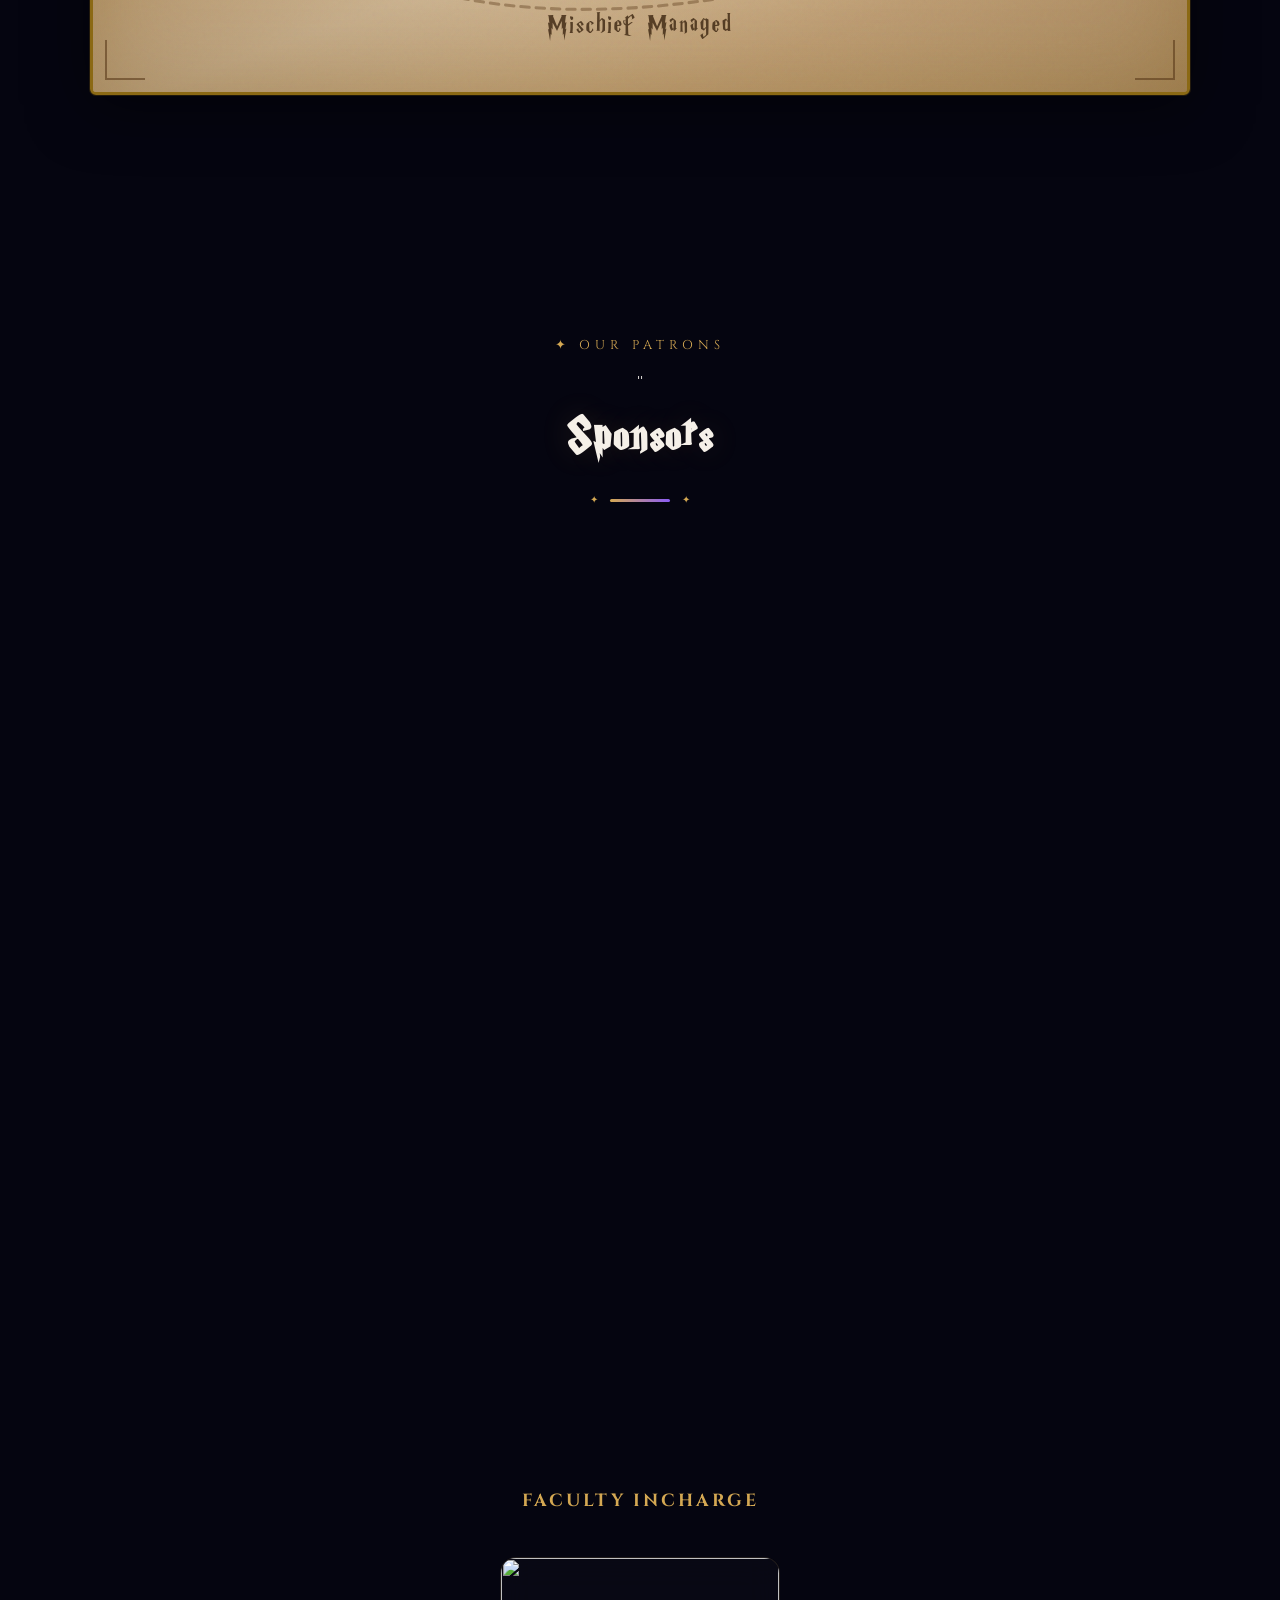
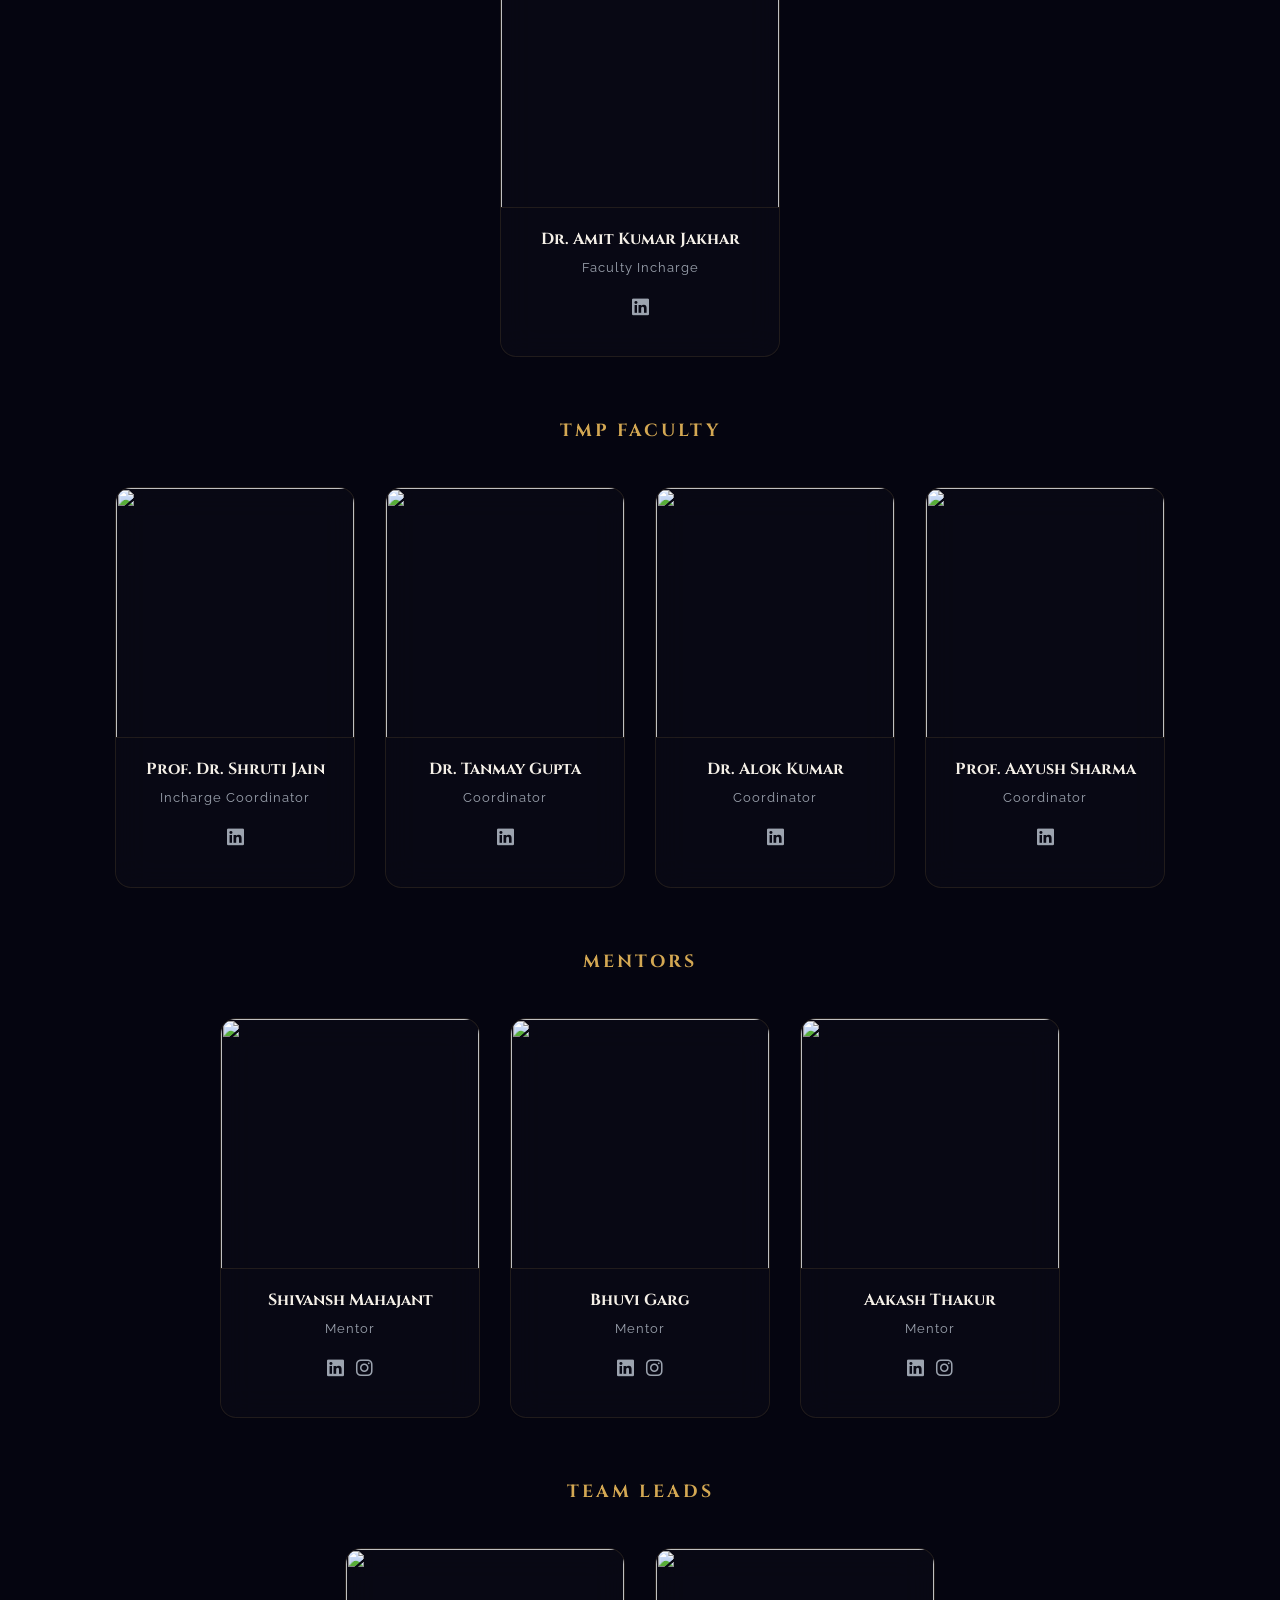
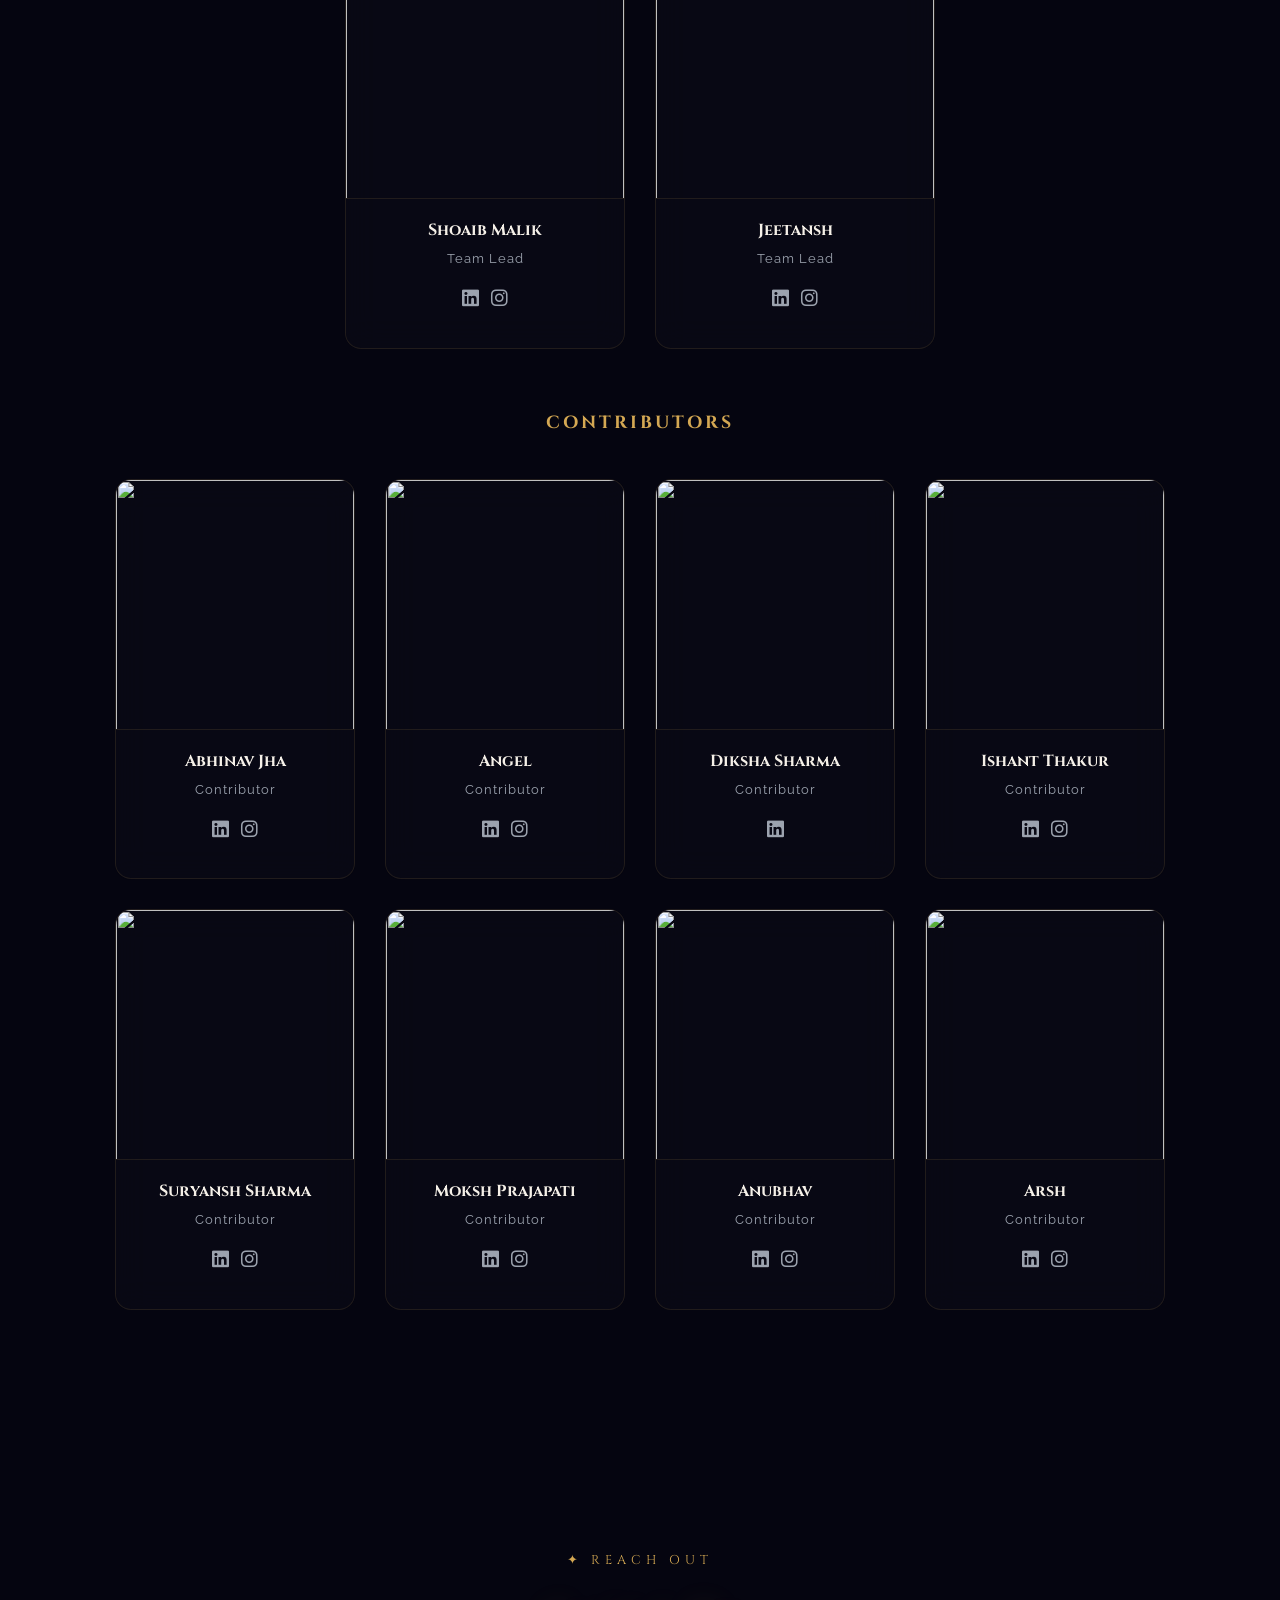
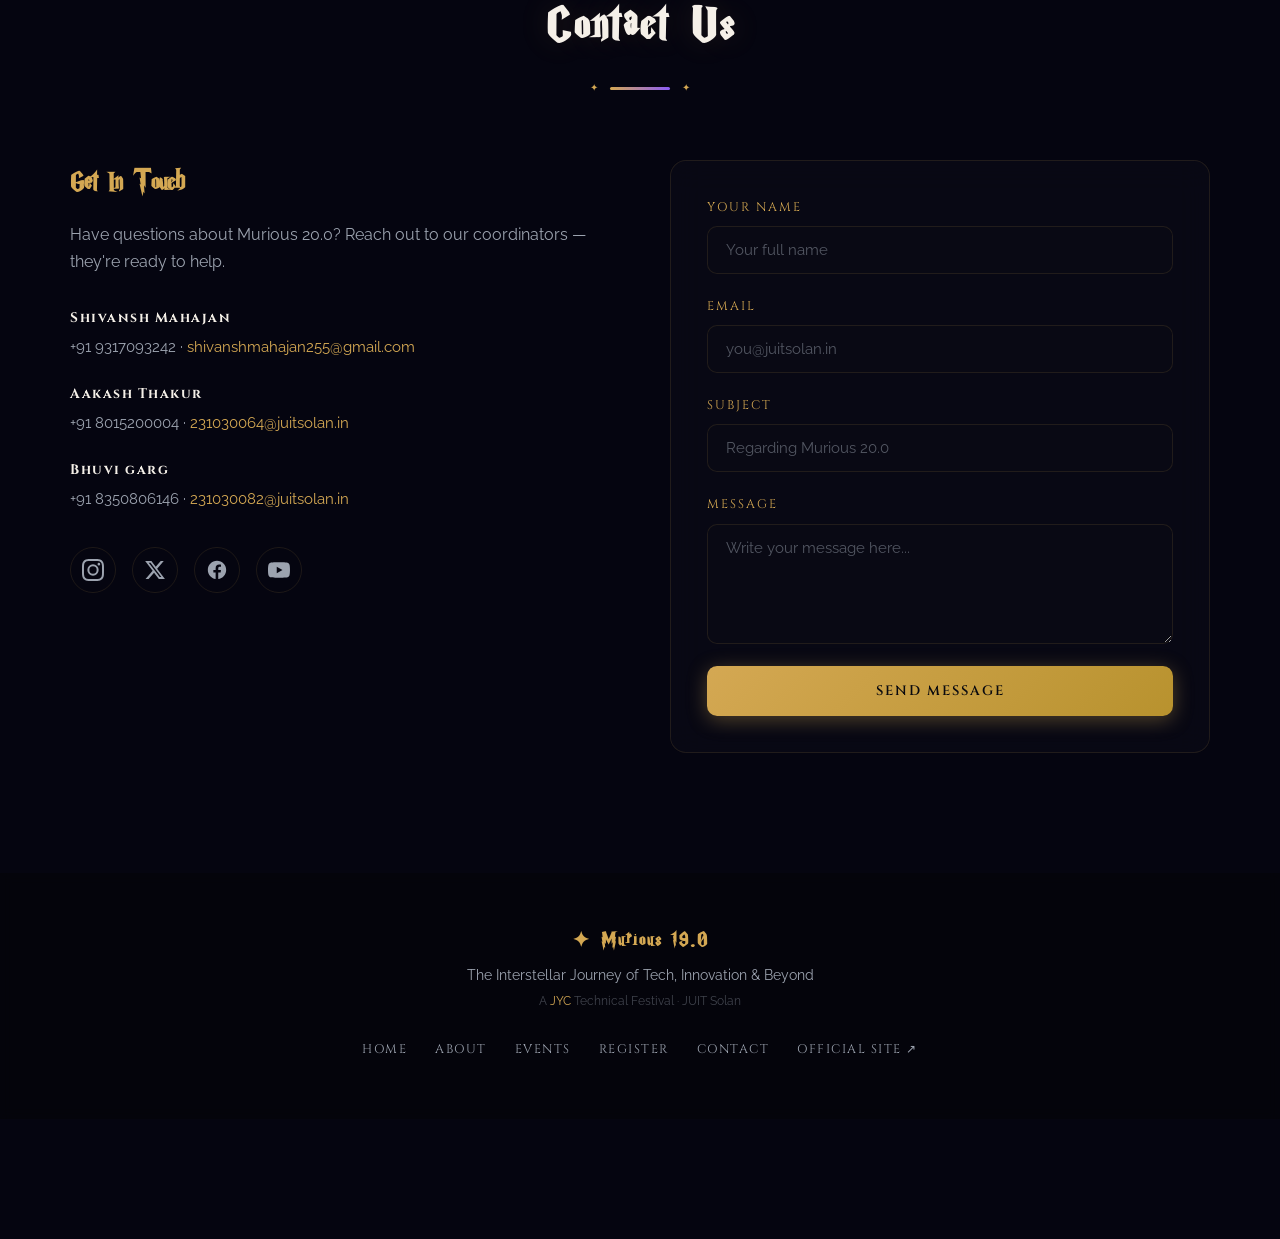
==== commit 878c6eda: "Merge pull request #16 from Ishant-Thakur/main Updated team section layout" ====
--- a/index.html
+++ b/index.html
@@ -889,92 +889,6 @@
 
         </div>
       </section>
-
-
-      <!-- CONTACT -->
-      <section id="contact" class="section">
-        <div class="section-container">
-          <div class="section-header reveal">
-            <span class="section-tag">✦ Reach Out</span>
-            <h2 class="section-title">Contact Us</h2>
-            <div class="title-ornament"></div>
-          </div>
-          <div class="contact-grid">
-            <div class="contact-info reveal">
-              <h3>Get In Touch</h3>
-              <p>Have questions about Murious 19.0? Reach out to our coordinators — they're ready to help.</p>
-              <div class="contact-details">
-                <div class="contact-item">
-                  <div>
-                    <strong>Shivansh Mahajan</strong>
-                    <p>+91 9317093242 · <a href="mailto:shivanshmahajan255@gmail.com"
-                        style="color:var(--gold);">shivanshmahajan255@gmail.com</a></p>
-                  </div>
-                </div>
-                <div class="contact-item">
-                  <div>
-                    <strong>Aakash Thakur</strong>
-                    <p>+91 8015200004 · <a href="mailto:231030064@juitsolan.in"
-                        style="color:var(--gold);">231030064@juitsolan.in</a></p>
-                  </div>
-                </div>
-                <div class="contact-item">
-                  <div>
-                    <strong>Bhuvi garg</strong>
-                    <p>+91 8350806146 · <a href="mailto:231030082@juitsolan.in"
-                        style="color:var(--gold);">231030082@juitsolan.in</a></p>
-                  </div>
-                </div>
-              </div>
-              <div class="social-links">
-                <a href="https://www.instagram.com/murious.juit/" target="_blank" class="social-link"
-                  aria-label="Instagram">
-                  <svg viewBox="0 0 24 24" width="22" height="22" fill="currentColor">
-                    <path
-                      d="M12 2.163c3.204 0 3.584.012 4.85.07 3.252.148 4.771 1.691 4.919 4.919.058 1.265.069 1.645.069 4.849 0 3.205-.012 3.584-.069 4.849-.149 3.225-1.664 4.771-4.919 4.919-1.266.058-1.644.07-4.85.07-3.204 0-3.584-.012-4.849-.07-3.26-.149-4.771-1.699-4.919-4.92-.058-1.265-.07-1.644-.07-4.849 0-3.204.013-3.583.07-4.849.149-3.227 1.664-4.771 4.919-4.919 1.266-.057 1.645-.069 4.849-.069zM12 0C8.741 0 8.333.014 7.053.072 2.695.272.273 2.69.073 7.052.014 8.333 0 8.741 0 12c0 3.259.014 3.668.072 4.948.2 4.358 2.618 6.78 6.98 6.98C8.333 23.986 8.741 24 12 24c3.259 0 3.668-.014 4.948-.072 4.354-.2 6.782-2.618 6.979-6.98.059-1.28.073-1.689.073-4.948 0-3.259-.014-3.667-.072-4.947-.196-4.354-2.617-6.78-6.979-6.98C15.668.014 15.259 0 12 0zm0 5.838a6.162 6.162 0 100 12.324 6.162 6.162 0 000-12.324zM12 16a4 4 0 110-8 4 4 0 010 8zm6.406-11.845a1.44 1.44 0 100 2.881 1.44 1.44 0 000-2.881z" />
-                  </svg>
-                </a>
-                <a href="https://x.com/JycJuit/" target="_blank" class="social-link" aria-label="Twitter/X">
-                  <svg viewBox="0 0 24 24" width="22" height="22" fill="currentColor">
-                    <path
-                      d="M18.244 2.25h3.308l-7.227 8.26 8.502 11.24H16.17l-5.214-6.817L4.99 21.75H1.68l7.73-8.835L1.254 2.25H8.08l4.713 6.231zm-1.161 17.52h1.833L7.084 4.126H5.117z" />
-                  </svg>
-                </a>
-                <a href="https://www.facebook.com/jyc.juit/" target="_blank" class="social-link" aria-label="Facebook">
-                  <svg viewBox="0 0 24 24" width="22" height="22" fill="currentColor">
-                    <path
-                      d="M12,2C6.477,2,2,6.477,2,12c0,5.013,3.693,9.153,8.505,9.876V14.65H8.031v-2.629h2.474v-1.749c0-2.896,1.411-4.167,3.818-4.167c1.153,0,1.762.085,2.051.124v2.294h-1.642c-1.022,0-1.379.969-1.379,2.061v1.437h2.995l-.406,2.629h-2.588v7.247C18.235,21.236,22,17.062,22,12C22,6.477,17.523,2,12,2z" />
-                  </svg>
-                </a>
-                <a href="https://www.youtube.com/@JYCPhotographyClub" target="_blank" class="social-link"
-                  aria-label="YouTube">
-                  <svg viewBox="0 0 24 24" width="22" height="22" fill="currentColor">
-                    <path
-                      d="M23.498 6.186a3.016 3.016 0 00-2.122-2.136C19.505 3.545 12 3.545 12 3.545s-7.505 0-9.377.505A3.017 3.017 0 00.502 6.186C0 8.07 0 12 0 12s0 3.93.502 5.814a3.016 3.016 0 002.122 2.136c1.871.505 9.376.505 9.376.505s7.505 0 9.377-.505a3.015 3.015 0 002.122-2.136C24 15.93 24 12 24 12s0-3.93-.502-5.814zM9.545 15.568V8.432L15.818 12l-6.273 3.568z" />
-                  </svg>
-                </a>
-              </div>
-            </div>
-            <form class="contact-form glass-card reveal" id="contactForm">
-              <div class="form-group">
-                <label for="contactName">Your Name</label>
-                <input type="text" id="contactName" placeholder="Your full name" required>
-              </div>
-              <div class="form-group">
-                <label for="contactEmail">Email</label>
-                <input type="email" id="contactEmail" placeholder="you@juitsolan.in" required>
-              </div>
-              <div class="form-group">
-                <label for="contactSubject">Subject</label>
-                <input type="text" id="contactSubject" placeholder="Regarding Murious 19.0" required>
-              </div>
-              <div class="form-group">
-                <label for="contactMessage">Message</label>
-                <textarea id="contactMessage" rows="5" placeholder="Write your message here..." required></textarea>
-              </div>
-              <button type="submit" class="btn btn-primary btn-full">Send Message</button>
-            </form>
-          </div>
     <!-- CONTACT -->
     <section id="contact" class="section">
       <div class="section-container">
@@ -1061,25 +975,6 @@
         </div>
       </div>
     </section>
-
-
-    <!-- FOOTER -->
-    <footer class="footer">
-      <div class="footer-content">
-        <div class="footer-brand">
-          <span class="footer-logo">✦ Murious 20.0</span>
-          <p>The Interstellar Journey of Tech, Innovation &amp; Beyond</p>
-          <p style="font-size:0.75rem; color:rgba(156,163,175,0.4); margin-top:4px;">A <a href="https://jyc.co.in/"
-              target="_blank" style="color:var(--gold);">JYC</a> Technical Festival · JUIT Solan</p>
-        </div>
-        <div class="footer-links">
-          <a href="#home">Home</a><a href="#about">About</a><a href="#events">Events</a>
-          <a href="https://forms.gle/axCYgx6kRqmrD6RG7" target="_blank">Register</a><a href="#contact">Contact</a>
-          <a href="https://jyc.co.in/" target="_blank">Official Site ↗</a>
-        </div>
-      </section>
-
-
       <!-- FOOTER -->
       <footer class="footer">
         <div class="footer-content">
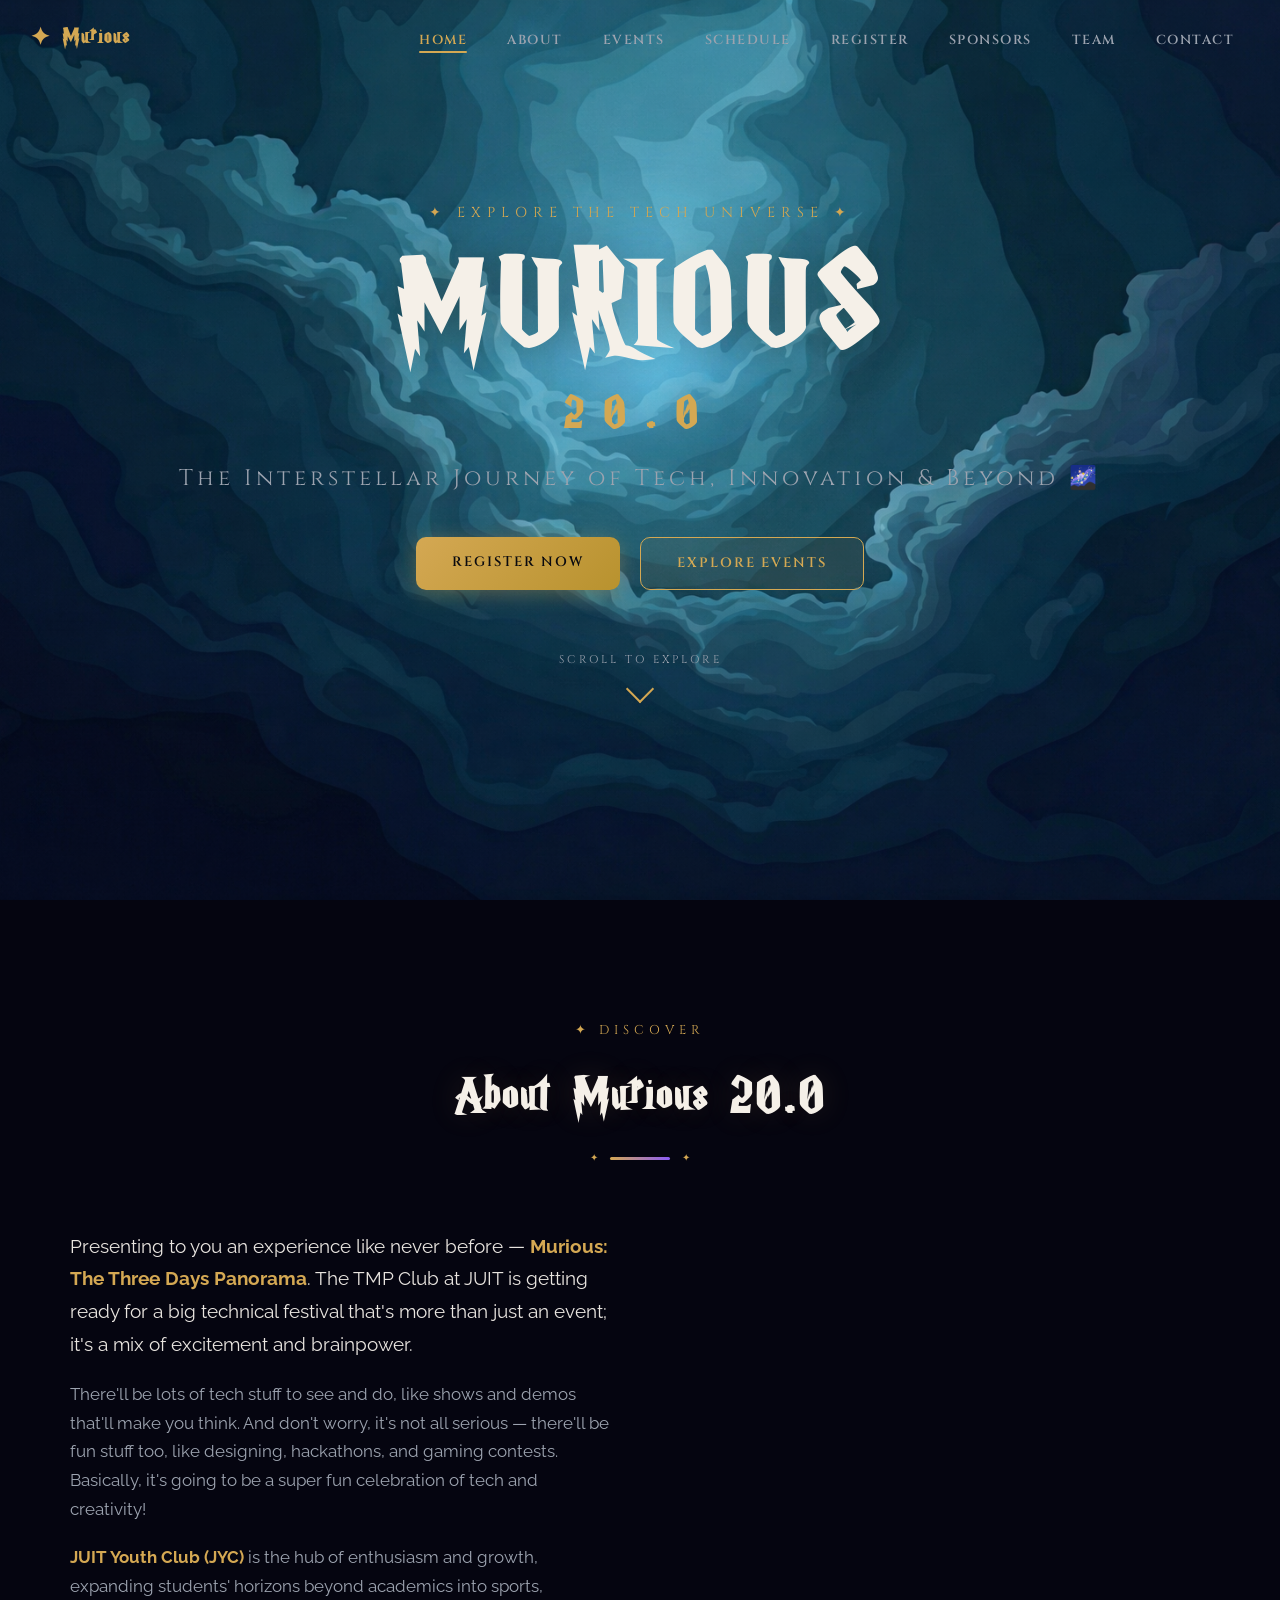
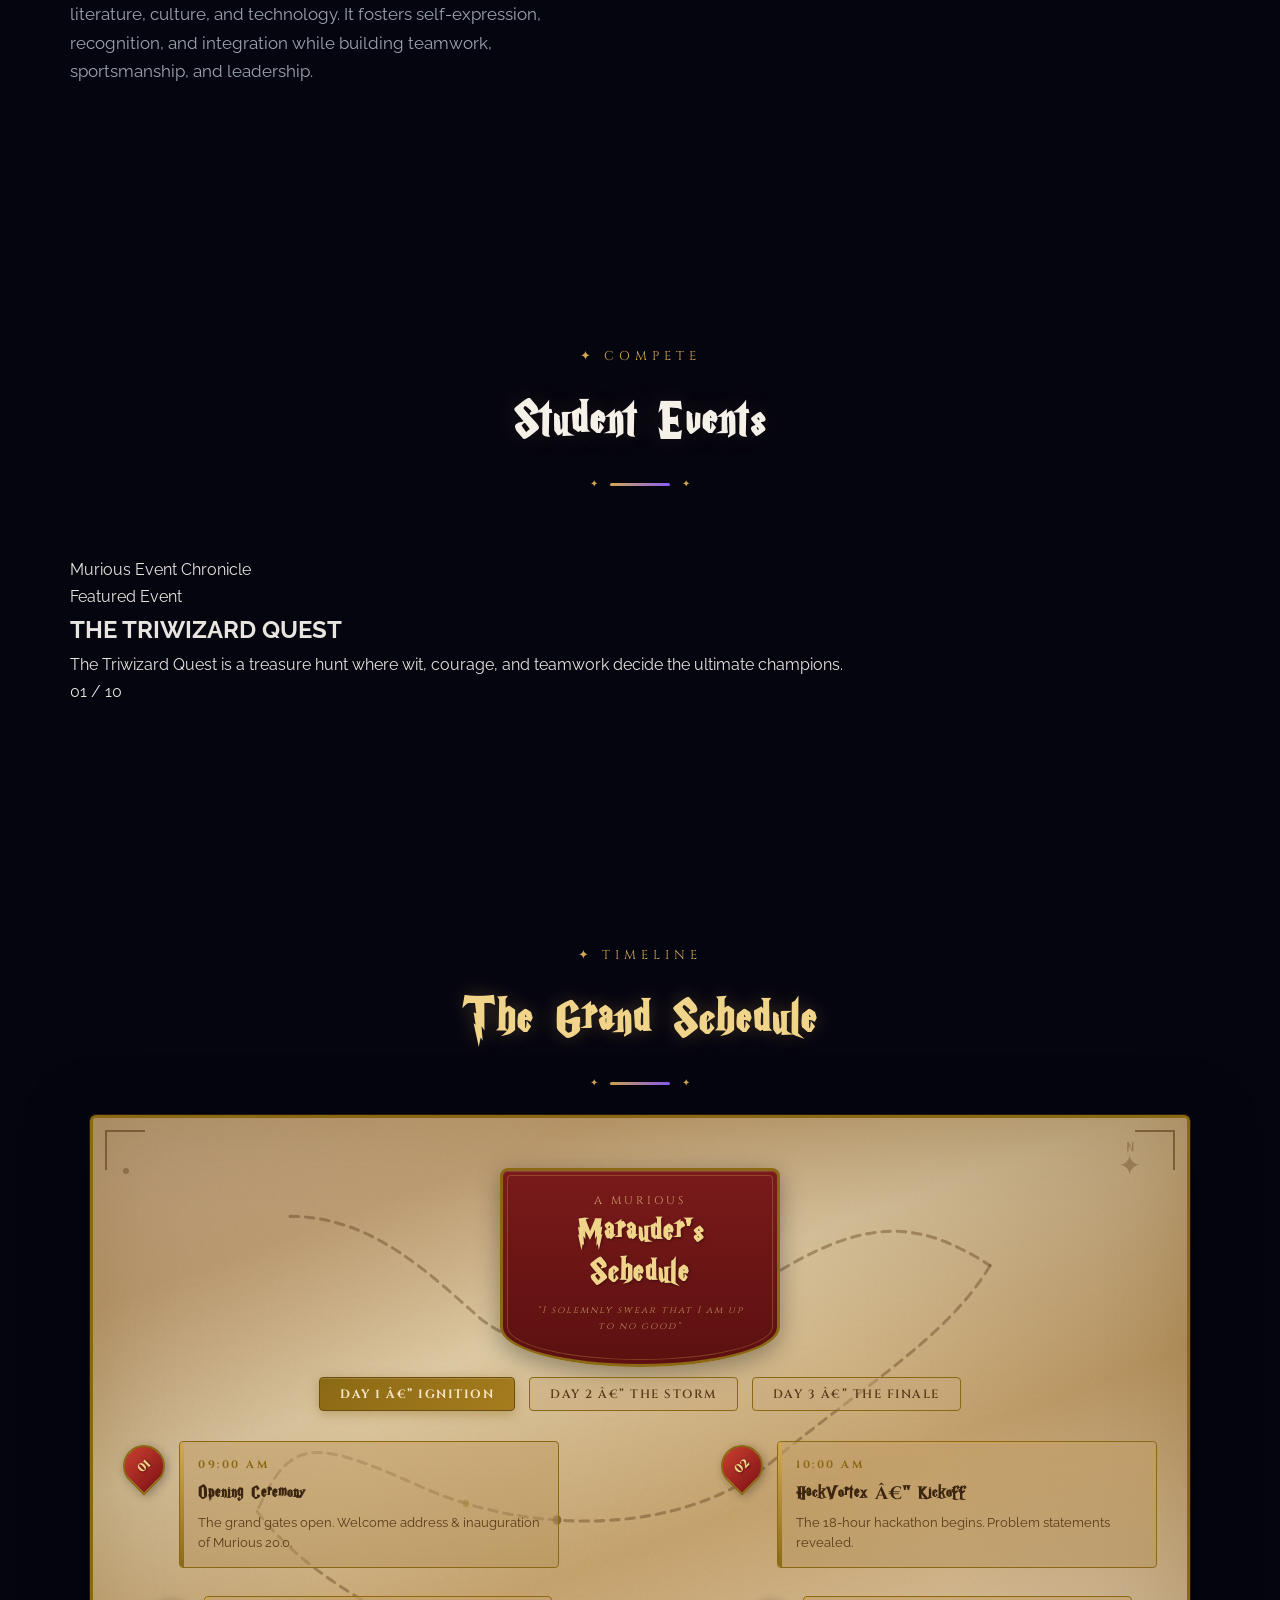
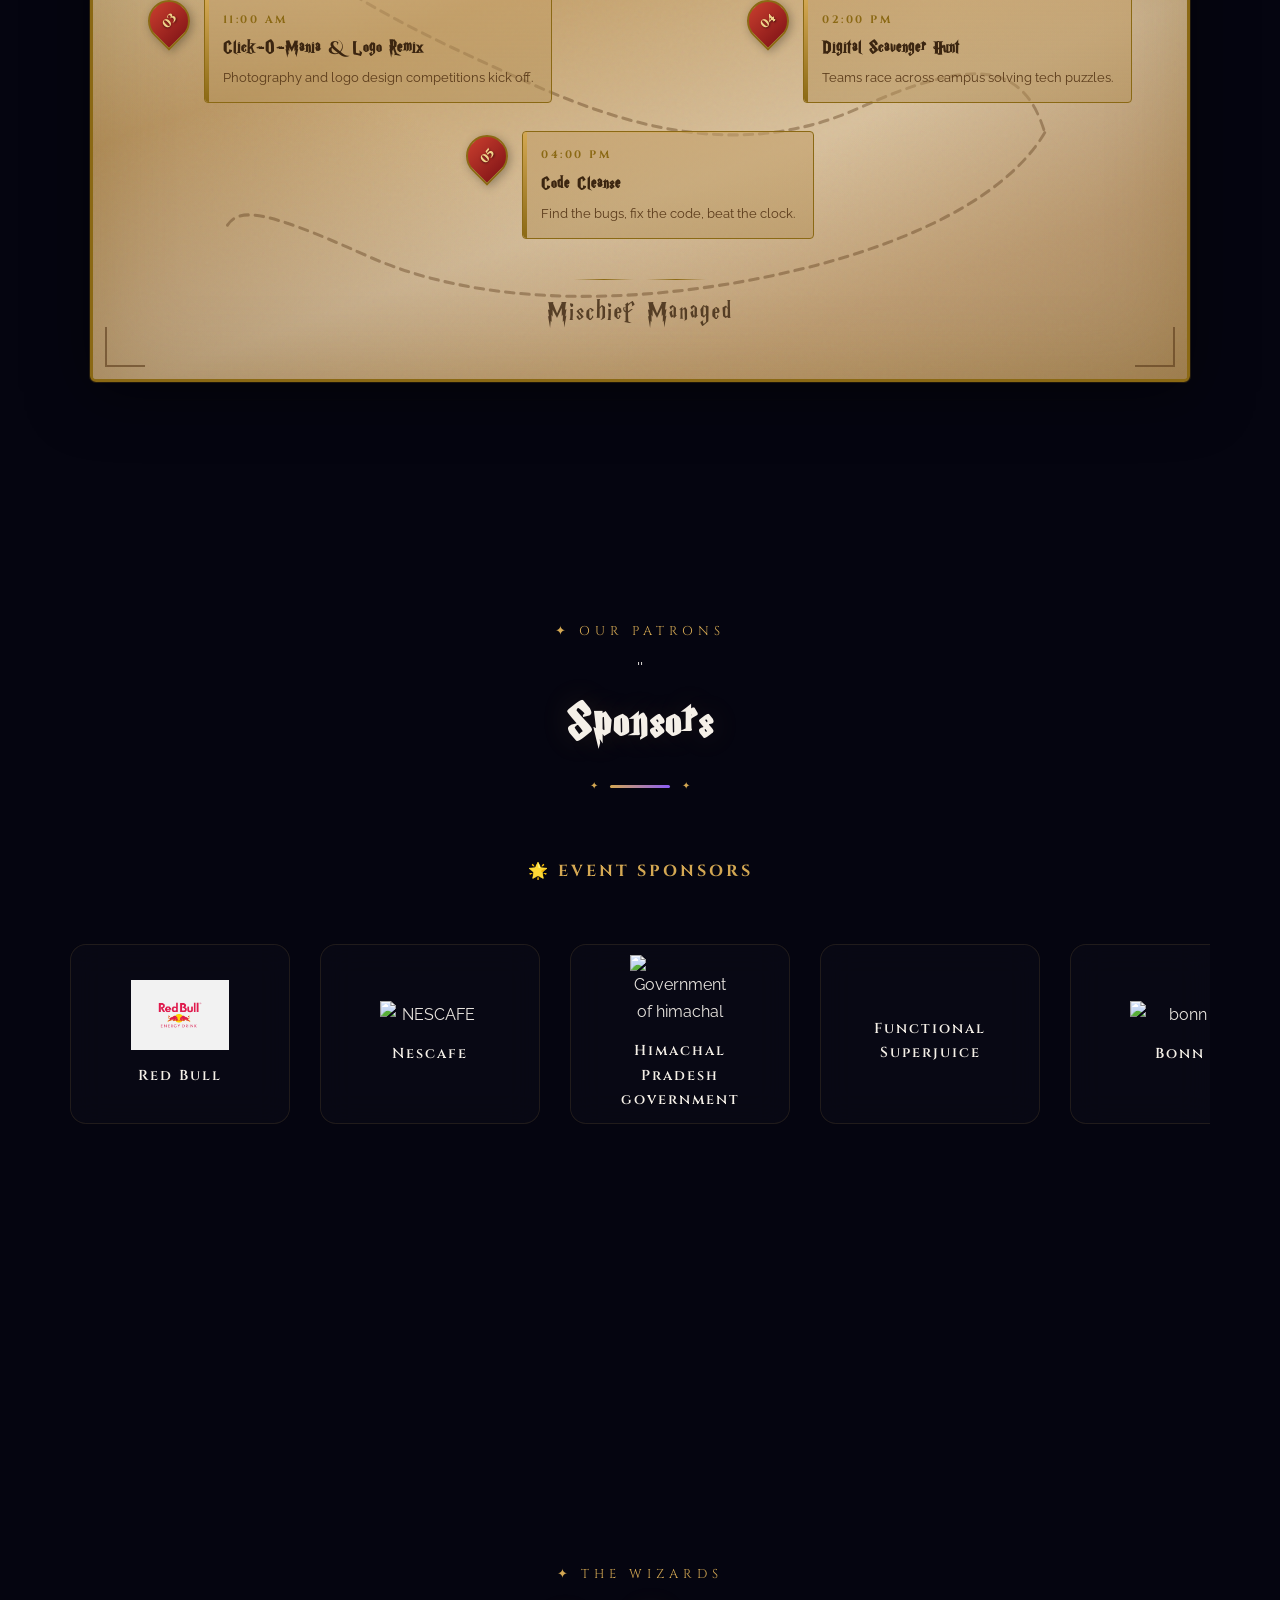
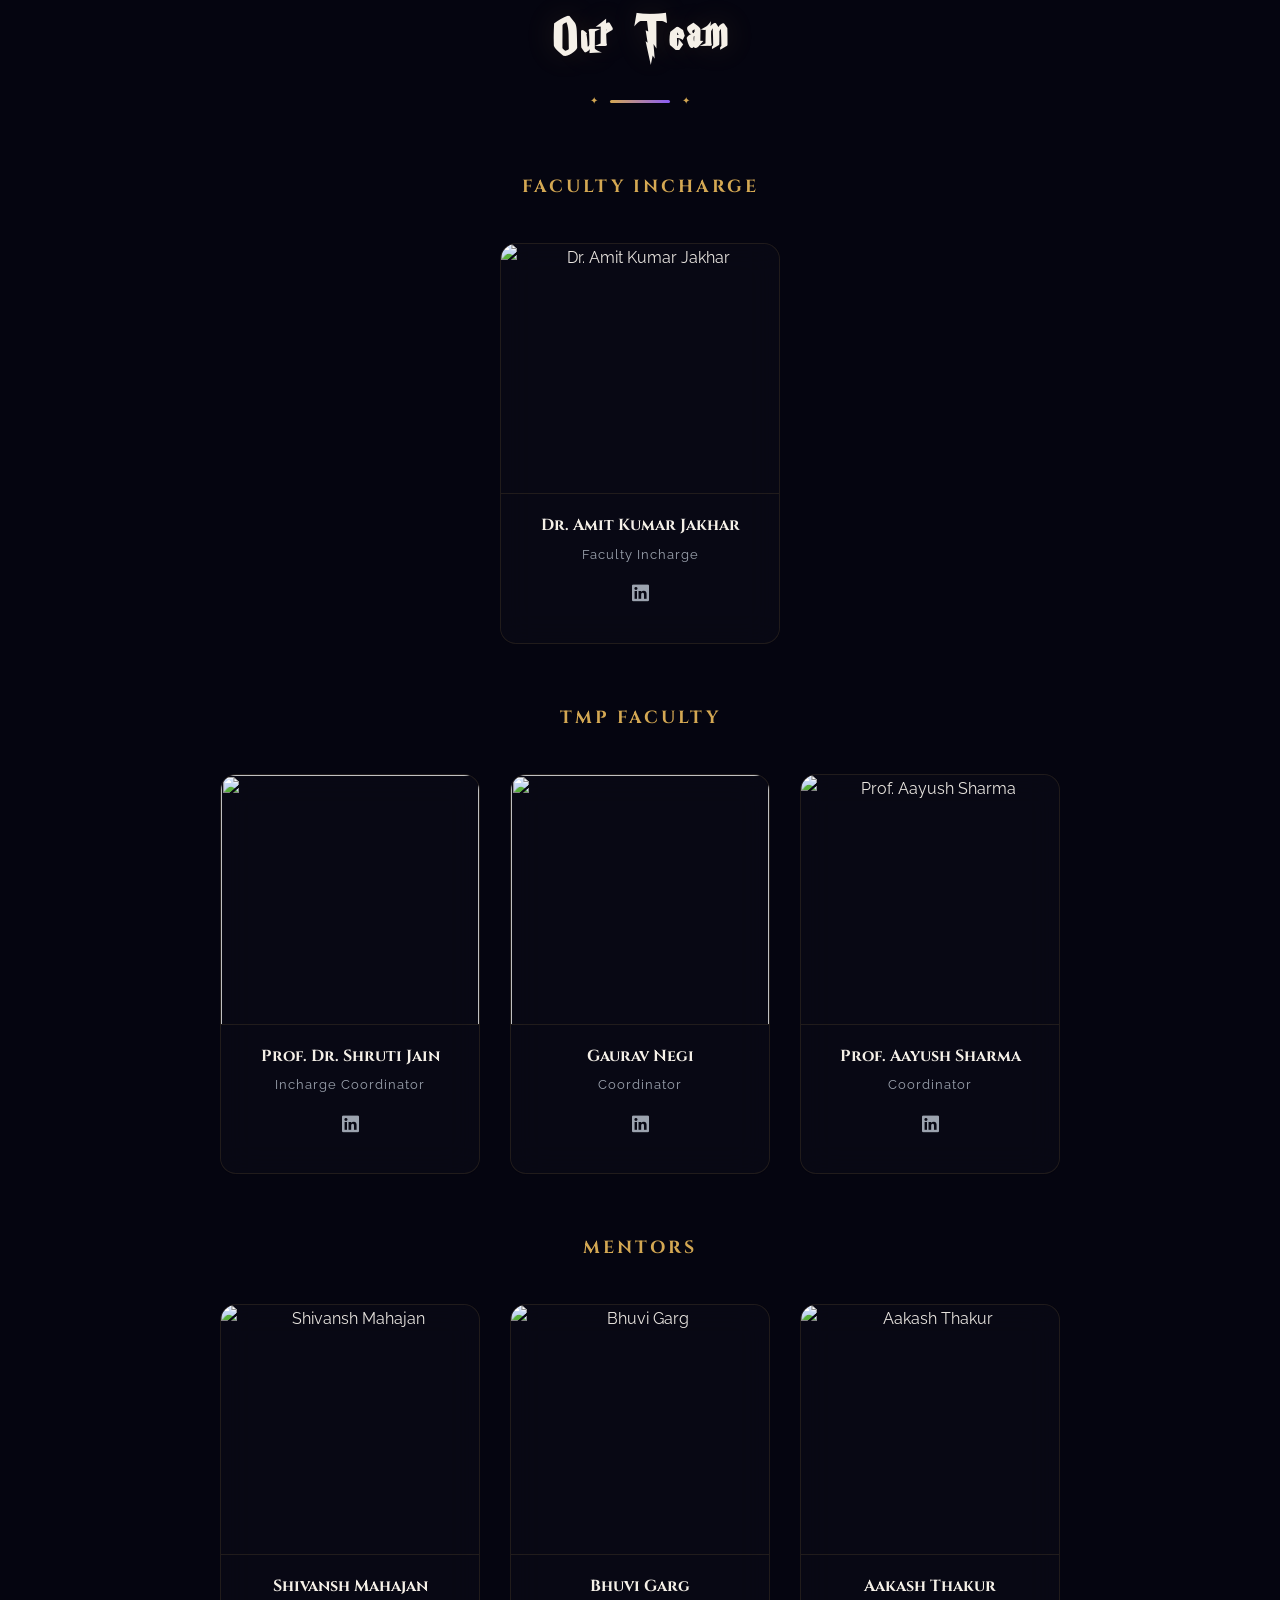
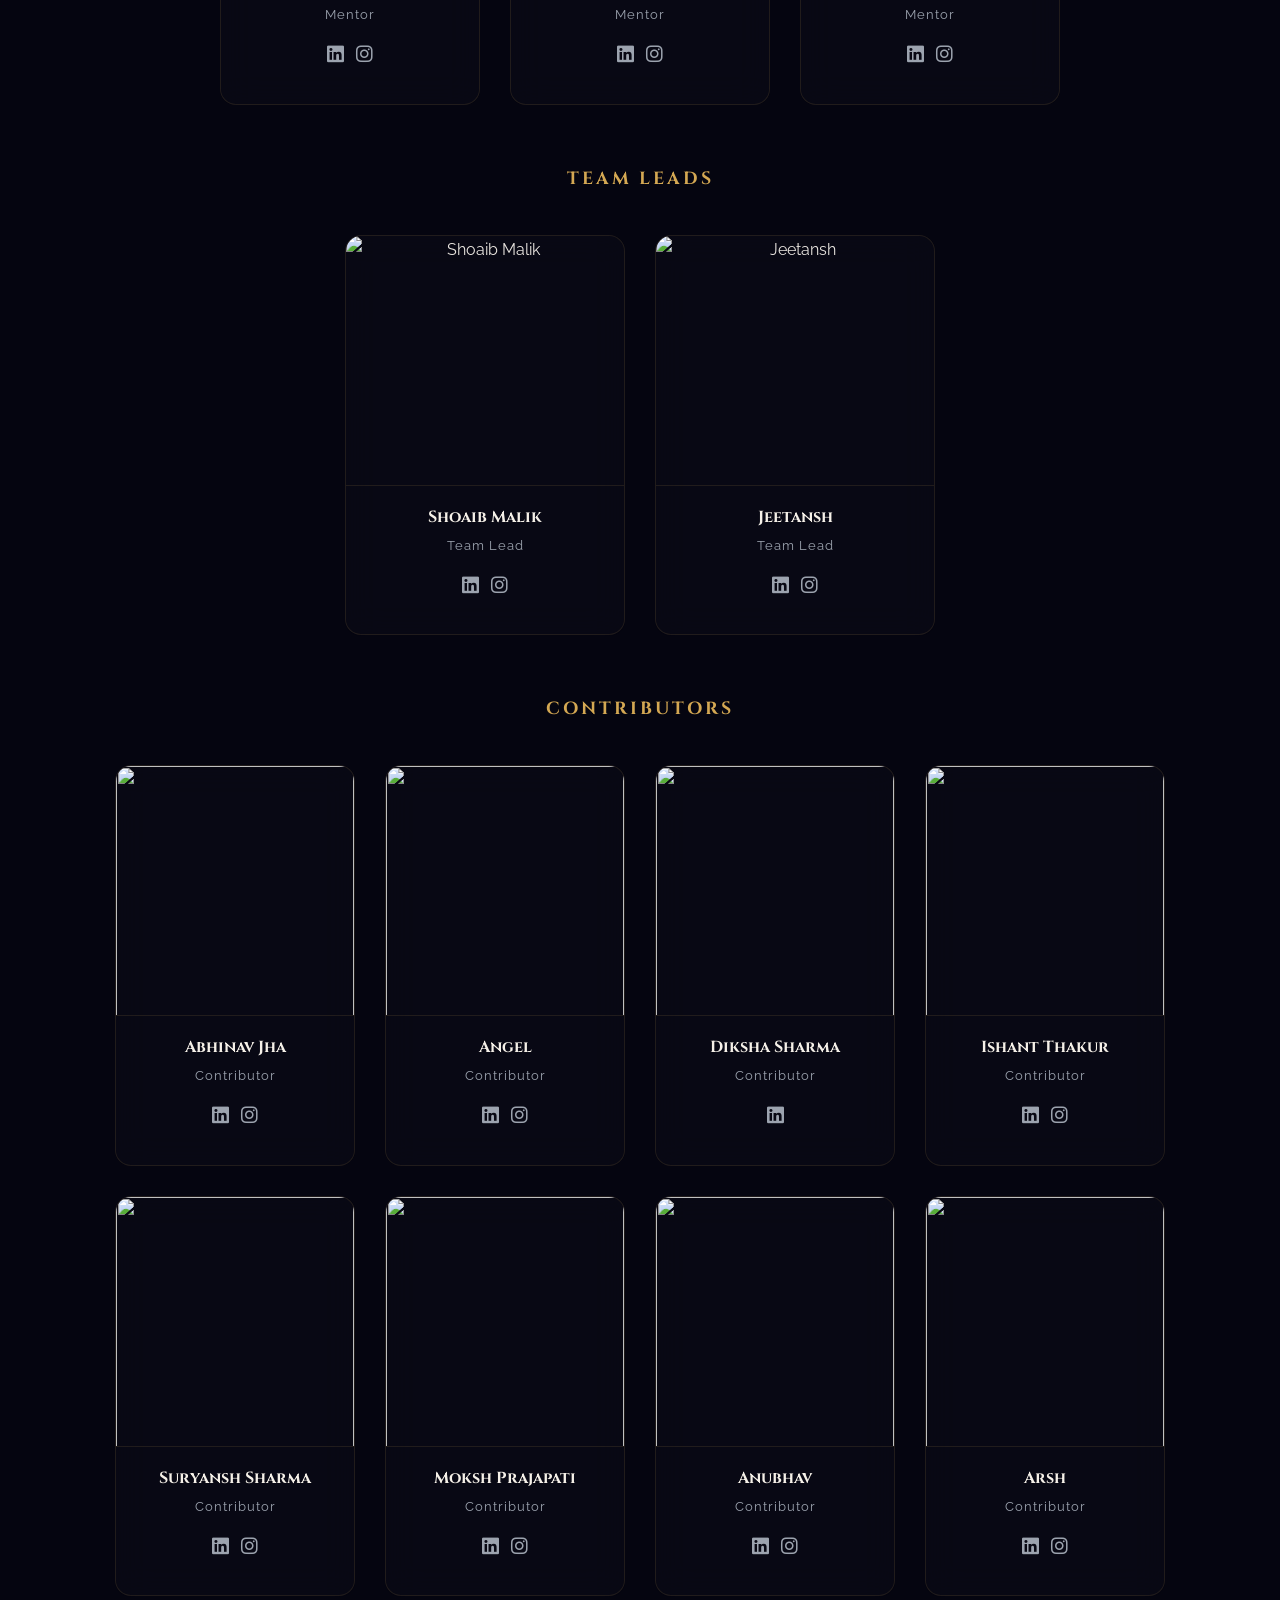
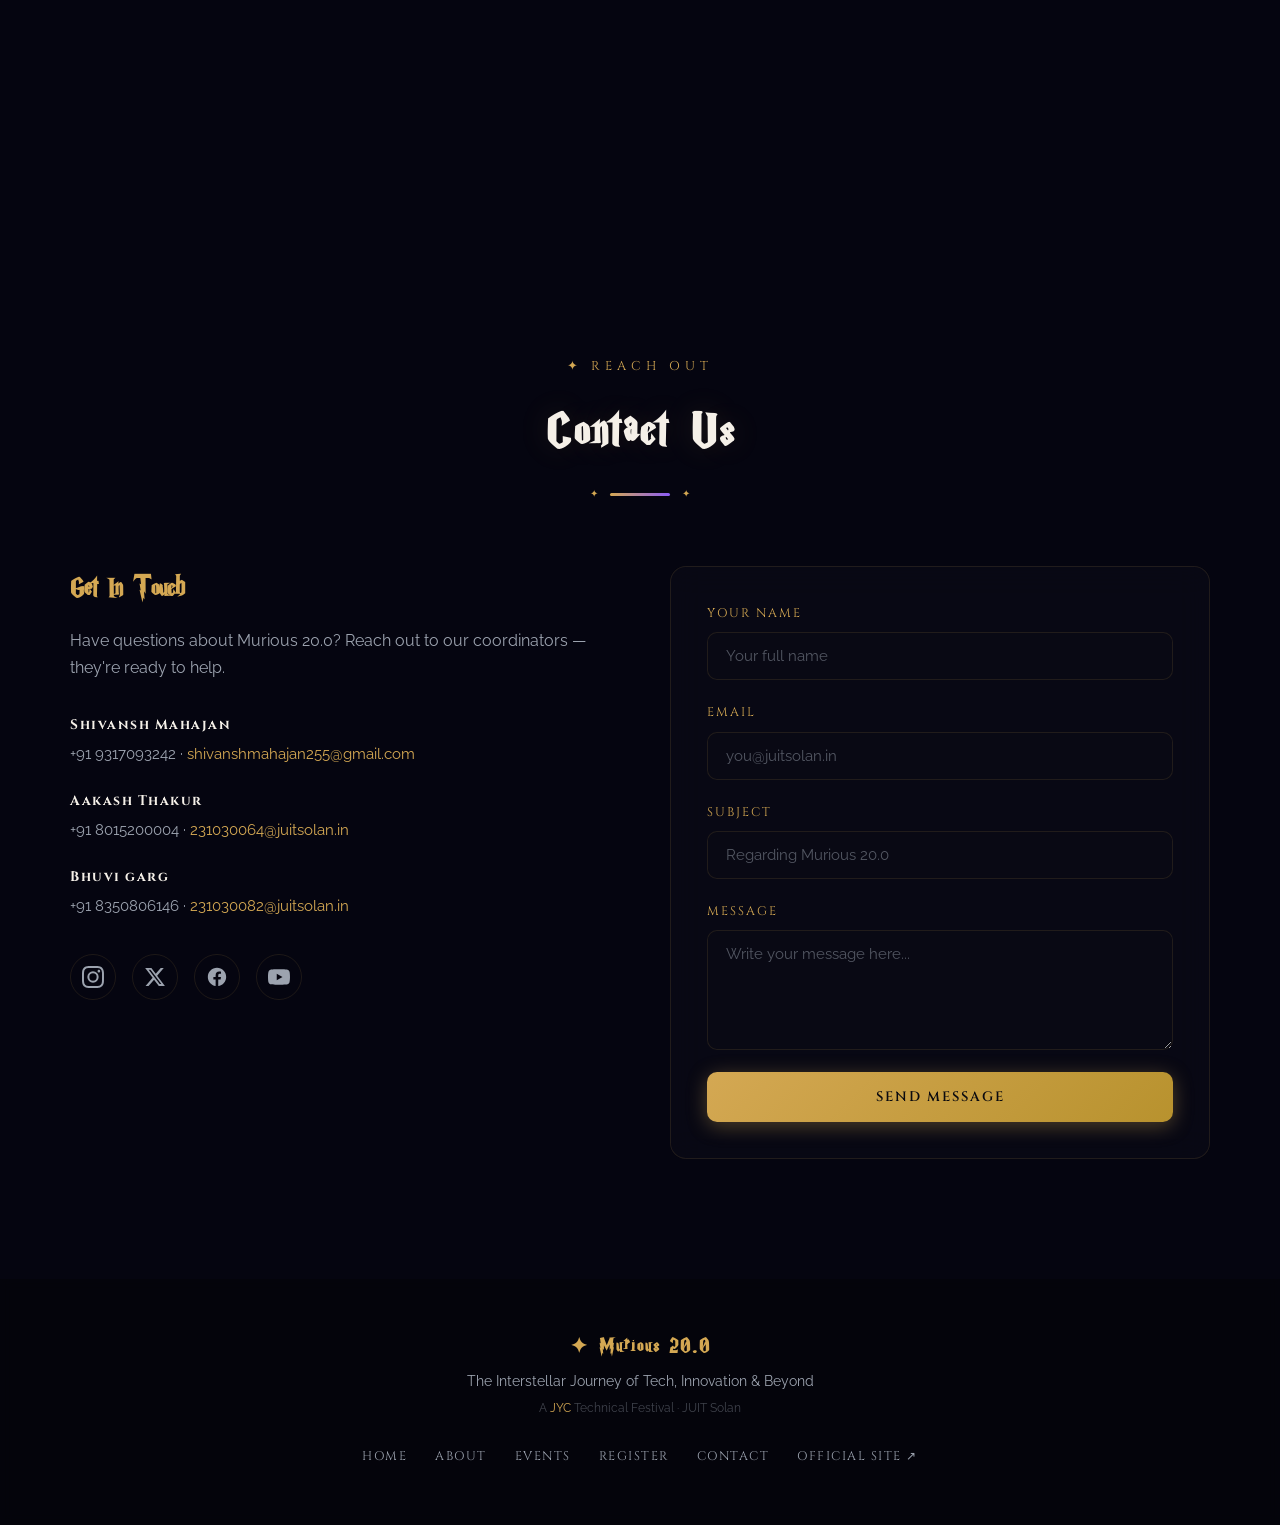
==== commit ad0f3e0e: "Updated team section layout and contributors grid" ====
--- a/index.html
+++ b/index.html
@@ -13,6 +13,7 @@
     href="https://fonts.googleapis.com/css2?family=Cinzel+Decorative:wght@400;700;900&family=Cinzel:wght@400;600;700&family=Raleway:wght@300;400;500;600;700&display=swap"
     rel="stylesheet">
   <link rel="stylesheet" href="https://cdnjs.cloudflare.com/ajax/libs/font-awesome/6.5.0/css/all.min.css">
+  <link rel="icon" type="image/svg+xml" href="assets/images/Murious Logo.svg">
   <link rel="stylesheet" href="css/styles.css">
 </head>
 
@@ -47,7 +48,7 @@
         <li><a href="#about" class="nav-link">About</a></li>
         <li><a href="#events" class="nav-link">Events</a></li>
         <li><a href="#schedule" class="nav-link">Schedule</a></li>
-        <li><a href="https://forms.gle/axCYgx6kRqmrD6RG7" class="nav-link">Register</a></li>
+        <li><a href="register.html" class="nav-link">Register</a></li>
         <li><a href="#sponsors" class="nav-link">Sponsors</a></li>
         <li><a href="#team" class="nav-link">Team</a></li>
         <li><a href="#contact" class="nav-link">Contact</a></li>
@@ -66,7 +67,7 @@
         <h1 class="hero-title">MURIOUS<span class="hero-year">20.0</span></h1>
         <p class="hero-tagline">The Interstellar Journey of Tech, Innovation &amp; Beyond 🌌</p>
         <div class="hero-cta-group">
-          <a href="https://forms.gle/axCYgx6kRqmrD6RG7" target="_blank" class="btn btn-primary">Register Now</a>
+          <a href="register.html" class="btn btn-primary">Register Now</a>
           <a href="#events" class="btn btn-outline">Explore Events</a>
         </div>
         <div class="scroll-indicator">
@@ -74,11 +75,11 @@
           <div class="scroll-arrow"></div>
         </div>
       </div>
-      <img src="assets/images/castle.png" class="hero-castle" alt="Murious Castle">
-      <img src="assets/images/ltree.png" class="hero-tree hero-tree-left" alt="">
-      <img src="assets/images/rtree.png" class="hero-tree hero-tree-right" alt="">
-      <img src="assets/images/lclifs.png" class="hero-clif hero-clif-left" alt="">
-      <img src="assets/images/rclifs.png" class="hero-clif hero-clif-right" alt="">
+      <img src="assets/images/castle.webp" class="hero-castle" alt="Murious Castle">
+      <img src="assets/images/ltree.webp" class="hero-tree hero-tree-left" alt="">
+      <img src="assets/images/rtree.webp" class="hero-tree hero-tree-right" alt="">
+      <img src="assets/images/lclifs.webp" class="hero-clif hero-clif-left" alt="">
+      <img src="assets/images/rclifs.webp" class="hero-clif hero-clif-right" alt="">
     </section>
 
 
@@ -116,81 +117,38 @@
           <h2 class="section-title">Student Events</h2>
           <div class="title-ornament"></div>
         </div>
-
-
-
-        <!-- EVENT GRIDS -->
-        <div class="events-grid">
-          <div class="event-card glass-card reveal">
-            <div class="event-icon">📸</div>
-            <h3>Click-O-Mania</h3>
-            <span class="event-type">Photography</span>
-            <p>Step into the enchanting world of photography, where every click turns moments into art! Freeze emotions,
-              capture breathtaking scenes, and find beauty in the ordinary.</p>
-          </div>
-          <div class="event-card glass-card reveal">
-            <div class="event-icon">🎨</div>
-            <h3>Logo Remix Design</h3>
-            <span class="event-type">Design</span>
-            <p>Get ready to make your mark! This is your chance to craft a bold, innovative logo that stands out from
-              the crowd.</p>
-          </div>
-          <div class="event-card glass-card reveal">
-            <div class="event-icon">🔍</div>
-            <h3>Digital Scavenger Hunt</h3>
-            <span class="event-type">Adventure</span>
-            <p>Embark on an exciting adventure where you solve intricate tech puzzles to discover hidden QR codes
-              scattered across the campus.</p>
-          </div>
-          <div class="event-card glass-card reveal">
-            <div class="event-icon">🐛</div>
-            <h3>Code Cleanse</h3>
-            <span class="event-type">Debugging</span>
-            <p>Unleash your inner code detective and embark on a quest to uncover hidden errors lurking within lines of
-              code.</p>
-          </div>
-          <div class="event-card glass-card reveal">
-            <div class="event-icon">💡</div>
-            <h3>Innovation Derby</h3>
-            <span class="event-type">Ideathon</span>
-            <p>Bring your creative solutions to real-world challenges. Collaborate with others and pitch your ideas to a
-              panel of judges.</p>
-          </div>
-          <div class="event-card glass-card reveal">
-            <div class="event-icon">🎬</div>
-            <h3>Reel Rumble</h3>
-            <span class="event-type">Content Creation</span>
-            <p>Create a compelling reel around a surprise theme. Use visuals, music, and effects to engage and captivate
-              your audience.</p>
-          </div>
-          <div class="event-card glass-card reveal">
-            <div class="event-icon">🎮</div>
-            <h3>Guess The Game</h3>
-            <span class="event-type">Gaming Quiz</span>
-            <p>Identify a video game based on clues about the game's story, characters, or gameplay mechanics. Guess it
-              before time runs out!</p>
-          </div>
-          <div class="event-card glass-card reveal">
-            <div class="event-icon">🙈</div>
-            <h3>Blind Coding</h3>
-            <span class="event-type">Coding Challenge</span>
-            <p>An exciting challenge where participants test their programming skills by writing code without seeing
-              their screen.</p>
-          </div>
-          <div class="event-card glass-card reveal">
-            <div class="event-icon">👕</div>
-            <h3>Make It Print</h3>
-            <span class="event-type">Design</span>
-            <p>Unleash your creativity at the ultimate competition for designing trendy T-shirts and hoodies.</p>
-          </div>
-          <div class="event-card glass-card reveal">
-            <div class="event-icon">🧪</div>
-            <h3>QuizE</h3>
-            <span class="event-type">Quiz</span>
-            <p>Dive into the world of innovation with QuizE — a thrilling quiz event exploring Space, AI, and Tech.</p>
-          </div>
-        </div>
+        <div class="event-scroll-container">
+          <div class="event-sticky-viewport">
+            <span class="evt-section-label">Murious Event Chronicle</span>
+
+            <div class="event-card-gallery" id="evtCardGallery"></div>
+
+            <div class="evt-text-panel" id="evtTextPanel">
+              <span class="evt-text-type" id="evtTextType">Featured Event</span>
+              <h2 id="evtTextTitle">THE TRIWIZARD QUEST</h2>
+              <p id="evtTextDesc">The Triwizard Quest is a treasure hunt where wit, courage, and teamwork decide the
+                ultimate champions.</p>
+            </div>
+
+            <div class="evt-card-counter">
+              <span class="evt-current" id="evtCounterCurrent">01</span>
+              <span id="evtCounterTotal"> / 10</span>
+            </div>
+
+            <div class="evt-dot-indicators" id="evtDotIndicators"></div>
+
+            <div class="evt-bottom-bar">
+              <div class="evt-progress-track">
+                <div class="evt-progress-fill" id="evtProgressFill"></div>
+              </div>
+            </div>
+          </div>
+        </div>
+      </div>
     </section>
+
+
+
 
 
     <!-- SCHEDULE -->
@@ -397,86 +355,67 @@
           <h3 class="tier-title">🌟 Event Sponsors</h3>
           <div class="sponsors-carousel">
             <div class="sponsors-track">
-              <!-- <div class="sponsor-card glass-card">
-              <div class="sponsor-glow"></div>
-              <img src="https://murious.jyc.co.in/assets/lazizpizza-CYQ73uPV.jpeg" alt="Laziz Pizza"
-                class="sponsor-img">
-              <span>Laziz Pizza</span>
-            </div>
-            <div class="sponsor-card glass-card">
-              <div class="sponsor-glow"></div>
-              <img src="https://murious.jyc.co.in/assets/hopstay-BpjZGJk_.jpeg" alt="Hopstay" class="sponsor-img">
-              <span>Hopstay</span>
-            </div>
-            <div class="sponsor-card glass-card">
-              <div class="sponsor-glow"></div>
-              <img src="https://murious.jyc.co.in/assets/amul-BEqZfMeO.webp" alt="Amul" class="sponsor-img">+
-              <span>Amul</span>
-            </div>
-            <div class="sponsor-card glass-card">
-              <div class="sponsor-glow"></div>
-              <img src="https://murious.jyc.co.in/assets/cafesserie-BHt08vgE.jpeg" alt="Cafesserie" class="sponsor-img">
-              <span>Cafesserie</span>    -->
-              <div class="sponsor-card glass-card">
-                <div class="sponsor-glow "></div>
-                <img src="assets/images/redbull-logo.svg" alt="Red Bull">
+
+              <div class="sponsor-card glass-card">
+                <div class="sponsor-glow "></div>
+                <img src="assets/images/redbull.webp" alt="Red Bull">
                 <span>Red Bull</span>
               </div>
 
               <div class="sponsor-card glass-card">
                 <div class="sponsor-glow "></div>
-                <img src="assets/images/5ae22ce233b73fa43b1a892e.png" alt="NESCAFE">
+                <img src="assets/images/nescafe_white.webp" alt="NESCAFE">
                 <span>Nescafe</span>
               </div>
               <!-- <div class="sponsor-card glass-card"></div> -->
               <div class="sponsor-card glass-card">
                 <div class="sponsor-glow "></div>
-                <img src="assets/images/139-1393337_hallmark-logo-png.png" alt="Government of himachal pradesh">
+                <img src="assets/images/hpgov.webp" alt="Government of himachal pradesh">
                 <span>Himachal Pradesh government</span>
               </div>
               <div class="sponsor-card glass-card">
                 <div class="sponsor-glow "></div>
-                <img src="assets/images/b0feaa3f35f85de83f6b1d868ed010f9.w1200.h1200.png" alt="">
+                <img src="assets/images/poshn.webp" alt="">
                 <span>Functional Superjuice</span>
               </div>
               <div class="sponsor-card glass-card">
                 <div class="sponsor-glow "></div>
-                <img src="assets/images/Bonn_Group_of_Industries.svg.png" alt="bonn">
+                <img src="assets/images/bonn.webp" alt="bonn">
                 <span>Bonn</span>
               </div>
               <div class="sponsor-card glass-card">
                 <div class="sponsor-glow "></div>
-                <img src="assets/images/channels4_profile.jpg.jpeg" alt="">
+                <img src="assets/images/infigon.webp" alt="">
                 <span>Infigon</span>
               </div>
               <div class="sponsor-card glass-card">
                 <div class="sponsor-glow "></div>
-                <img src="assets/images/EasyShiksha-Logo.png" alt="">
+                <img src="assets/images/easyshiksha.webp" alt="">
                 <span>Easy Shiksha</span>
               </div>
               <div class="sponsor-card glass-card">
                 <div class="sponsor-glow "></div>
-                <img src="assets/images/file_00000000e5e071fd8662883918afebd5.png" alt="">
+                <img src="assets/images/thesouledstore.webp" alt="">
                 <span>The Souled Store</span>
               </div>
               <div class="sponsor-card glass-card">
                 <div class="sponsor-glow "></div>
-                <img src="assets/images/garuda_logo-480x480.png" alt="">
+                <img src="assets/images/garuda.webp" alt="">
                 <span>Garuda</span>
               </div>
               <div class="sponsor-card glass-card">
                 <div class="sponsor-glow "></div>
-                <img src="assets/images/y7z0rj11ztjeszacvnq2nyxif7jr.png" alt="taskde">
+                <img src="assets/images/taskade.webp" alt="taskde">
                 <span>Taskade</span>
               </div>
               <div class="sponsor-card glass-card">
                 <div class="sponsor-glow "></div>
-                <img src="assets/images/Reliance_Jio_Logo_(October_2015).svg.png" alt="jio">
+                <img src="assets/images/jio.webp" alt="jio">
                 <span>Jio</span>
               </div>
               <div class="sponsor-card glass-card">
                 <div class="sponsor-glow "></div>
-                <img src="assets/images/NicePng_blocks-png_1174727.png" alt="coding blocks">
+                <img src="assets/images/codingblocks.webp" alt="coding blocks">
                 <span>Coding blocks</span>
               </div>
               <div class="sponsor-card glass-card">
@@ -486,79 +425,79 @@
               </div>
               <div class="sponsor-card glass-card">
                 <div class="sponsor-glow "></div>
-                <img src="assets/images/GeeksForGeeks_logo.png" alt="geeks for geeks">
+                <img src="assets/images/GeeksForGeeks_logo.webp" alt="geeks for geeks">
                 <span>Geeks for Geeks</span>
               </div>
               <div class="sponsor-card glass-card">
                 <div class="sponsor-glow "></div>
-                <img src="assets/images/Hyundai2.png" alt="hyundai">
+                <img src="assets/images/Hyundai2.webp" alt="hyundai">
                 <span>Hyundai</span>
               </div>
               <div class="sponsor-card glass-card">
                 <div class="sponsor-glow "></div>
-                <img src="assets/images/cafesserie-logo-A1aB8q2pyxUE1PzZ.jpeg" alt="caffesrie">
+                <img src="assets/images/cafesserie.webp" alt="caffesrie">
                 <span>Cafesserie</span>
               </div>
               <div class="sponsor-card glass-card">
                 <div class="sponsor-glow "></div>
-                <img src="assets/images/redbull-logo.svg" alt="Red Bull">
+                <img src="assets/images/redbull.webp" alt="Red Bull">
                 <span>Red Bull</span>
               </div>
 
               <div class="sponsor-card glass-card">
                 <div class="sponsor-glow "></div>
-                <img src="assets/images/5ae22ce233b73fa43b1a892e.png" alt="NESCAFE">
+                <img src="assets/images/nescafe.webp" alt="NESCAFE">
                 <span>Nescafe</span>
               </div>
               <!-- <div class="sponsor-card glass-card"></div> -->
               <div class="sponsor-card glass-card">
                 <div class="sponsor-glow "></div>
-                <img src="assets/images/139-1393337_hallmark-logo-png.png" alt="Government of himachal pradesh">
+                <img src="assets/images/hpgov.webp" alt="Government of himachal pradesh">
                 <span>Himachal Pradesh government</span>
               </div>
               <div class="sponsor-card glass-card">
                 <div class="sponsor-glow "></div>
-                <img src="assets/images/b0feaa3f35f85de83f6b1d868ed010f9.w1200.h1200.png" alt="">
+                <img src="assets/images/poshn.webp" alt="">
                 <span>Functional Superjuice</span>
               </div>
               <div class="sponsor-card glass-card">
                 <div class="sponsor-glow "></div>
-                <img src="assets/images/Bonn_Group_of_Industries.svg.png" alt="bonn">
+                <img src="assets/images/bonn.webp" alt="bonn">
                 <span>Bonn</span>
               </div>
               <div class="sponsor-card glass-card">
                 <div class="sponsor-glow "></div>
-                <img src="assets/images/channels4_profile.jpg.jpeg" alt="">
+                <img src="assets/images/infigon.webp" alt="">
                 <span>Infigon</span>
               </div>
               <div class="sponsor-card glass-card">
                 <div class="sponsor-glow "></div>
-                <img src="assets/images/EasyShiksha-Logo.png" alt="">
+                <img src="assets/images/easyshiksha.webp" alt="">
                 <span>Easy Shiksha</span>
               </div>
               <div class="sponsor-card glass-card">
                 <div class="sponsor-glow "></div>
-                <img src="assets/images/file_00000000e5e071fd8662883918afebd5.png" alt="">
+                <img src="assets/images/thesouledstore.webp" alt="">
                 <span>The Souled Store</span>
               </div>
               <div class="sponsor-card glass-card">
                 <div class="sponsor-glow "></div>
-                <img src="assets/images/garuda_logo-480x480.png" alt="">
+                <img src="assets/images/garuda.webp" alt="">
                 <span>Garuda</span>
               </div>
               <div class="sponsor-card glass-card">
                 <div class="sponsor-glow "></div>
-                <img src="assets/images/y7z0rj11ztjeszacvnq2nyxif7jr.png" alt="taskde">
+                <img src="assets/images/taskade.webp" alt="taskde">
                 <span>Taskade</span>
               </div>
               <div class="sponsor-card glass-card">
                 <div class="sponsor-glow "></div>
-                <img src="assets/images/Reliance_Jio_Logo_(October_2015).svg.png" alt="jio">
+                <img src="assets/images/jio.webp" alt="jio">
                 <span>Jio</span>
               </div>
               <div class="sponsor-card glass-card">
                 <div class="sponsor-glow "></div>
-                <img src="assets/images/NicePng_blocks-png_1174727.png" alt="coding blocks">
+                <img src="assets/images/codingblocks.webp" alt="coding blocks">
                 <span>Coding blocks</span>
               </div>
               <div class="sponsor-card glass-card">
@@ -568,17 +507,17 @@
               </div>
               <div class="sponsor-card glass-card">
                 <div class="sponsor-glow "></div>
-                <img src="assets/images/GeeksForGeeks_logo.png" alt="geeks for geeks">
+                <img src="assets/images/GeeksForGeeks_logo.webp" alt="geeks for geeks">
                 <span>Geeks for Geeks</span>
               </div>
               <div class="sponsor-card glass-card">
                 <div class="sponsor-glow "></div>
-                <img src="assets/images/Hyundai2.png" alt="hyundai">
+                <img src="assets/images/Hyundai2.webp" alt="hyundai">
                 <span>Hyundai</span>
               </div>
               <div class="sponsor-card glass-card">
                 <div class="sponsor-glow "></div>
-                <img src="assets/images/cafesserie-logo-A1aB8q2pyxUE1PzZ.jpeg" alt="caffesrie">
+                <img src="assets/images/cafesserie.webp" alt="caffesrie">
                 <span>Cafesserie</span>
               </div>
             </div>
@@ -603,7 +542,7 @@
           <div class="team-grid team-grid-1">
 
             <div class="team-card glass-card reveal">
-              <img src="images/jakhar.png">
+              <img src="images/amit.webp" alt="Dr. Amit Kumar Jakhar">
 
               <div class="team-info">
                 <h4>Dr. Amit Kumar Jakhar</h4>
@@ -624,10 +563,10 @@
           <!-- TMP Faculty -->
           <h3 class="team-category-title">TMP Faculty</h3>
 
-          <div class="team-grid team-grid-4">
-
-            <div class="team-card glass-card reveal">
-              <img src="images/shruti.png">
+          <div class="team-grid team-grid-3">
+
+            <div class="team-card glass-card reveal">
+              <img src="images/shruti.webp">
               <div class="team-info">
                 <h4>Prof. Dr. Shruti Jain</h4>
                 <span>Incharge Coordinator</span>
@@ -641,33 +580,22 @@
 
 
             <div class="team-card glass-card reveal">
-              <img src="images/tanmay.png">
-              <div class="team-info">
-                <h4>Dr. Tanmay Gupta</h4>
+              <img src="images/gaurav.png">
+
+              <div class="team-info">
+                <h4>Gaurav Negi</h4>
                 <span>Coordinator</span>
 
                 <div class="team-socials">
-                  <a href="#" target="_blank"><i class="fab fa-linkedin"></i></a>
-                </div>
-              </div>
-            </div>
-
-
-            <div class="team-card glass-card reveal">
-              <img src="images/alok.png">
-              <div class="team-info">
-                <h4>Dr. Alok Kumar</h4>
-                <span>Coordinator</span>
-
-                <div class="team-socials">
-                  <a href="#" target="_blank"><i class="fab fa-linkedin"></i></a>
-                </div>
-              </div>
-            </div>
-
-
-            <div class="team-card glass-card reveal">
-              <img src="images/aayush.png">
+                  <a href="https://www.linkedin.com/in/gaurav-negi-a6804b1a2?utm_source=share&utm_campaign=share_via&utm_content=profile&utm_medium=android_app"
+                    target="_blank"><i class="fab fa-linkedin"></i></a>
+                </div>
+              </div>
+            </div>
+
+
+            <div class="team-card glass-card reveal">
+              <img src="images/aayush.webp" alt="Prof. Aayush Sharma">
               <div class="team-info">
                 <h4>Prof. Aayush Sharma</h4>
                 <span>Coordinator</span>
@@ -689,10 +617,10 @@
           <div class="team-grid team-grid-3">
 
             <div class="team-card glass-card reveal">
-              <img src="images/shivansh.png">
-
-              <div class="team-info">
-                <h4>Shivansh Mahajant</h4>
+              <img src="images/shivansh.webp" alt="Shivansh Mahajan">
+
+              <div class="team-info">
+                <h4>Shivansh Mahajan</h4>
                 <span>Mentor</span>
 
                 <div class="team-socials">
@@ -707,7 +635,7 @@
 
 
             <div class="team-card glass-card reveal">
-              <img src="images/bhuvi.png">
+              <img src="images/bhuvi.webp" alt="Bhuvi Garg">
 
               <div class="team-info">
                 <h4>Bhuvi Garg</h4>
@@ -725,7 +653,7 @@
 
 
             <div class="team-card glass-card reveal">
-              <img src="images/aak.png">
+              <img src="images/aakash.webp" alt="Aakash Thakur">
 
               <div class="team-info">
                 <h4>Aakash Thakur</h4>
@@ -751,7 +679,7 @@
           <div class="team-grid team-grid-2">
 
             <div class="team-card glass-card reveal">
-              <img src="images/lead1.png">
+              <img src="images/shoaib.webp" alt="Shoaib Malik">
 
               <div class="team-info">
                 <h4>Shoaib Malik</h4>
@@ -769,7 +697,7 @@
 
 
             <div class="team-card glass-card reveal">
-              <img src="images/lead2.png">
+              <img src="images/jeetansh.webp" alt="Jeetansh">
 
               <div class="team-info">
                 <h4>Jeetansh</h4>
@@ -794,7 +722,7 @@
           <div class="team-grid team-grid-4">
 
             <div class="team-card glass-card reveal">
-              <img src="images/c1.jpeg">
+              <img src="images/abhinav.webp">
               <div class="team-info">
                 <h4>Abhinav Jha</h4>
                 <span>Contributor</span>
@@ -810,7 +738,7 @@
 
 
             <div class="team-card glass-card reveal">
-              <img src="images/c2.jpeg">
+              <img src="images/angel.webp">
               <div class="team-info">
                 <h4>Angel</h4><span>Contributor</span>
                 <div class="team-socials"><a
@@ -822,7 +750,7 @@
             </div>
 
             <div class="team-card glass-card reveal">
-              <img src="images/c3.jpeg">
+              <img src="images/diksha.webp">
               <div class="team-info">
                 <h4>Diksha Sharma</h4><span>Contributor</span>
                 <div class="team-socials"><a href="http://linkedin.com/in/diksha-sharma--" target="_blank"><i
@@ -831,7 +759,7 @@
             </div>
 
             <div class="team-card glass-card reveal">
-              <img src="images/c4.jpeg">
+              <img src="images/ishant.jpeg">
               <div class="team-info">
                 <h4>Ishant Thakur</h4><span>Contributor</span>
                 <div class="team-socials"><a
@@ -843,7 +771,7 @@
             </div>
 
             <div class="team-card glass-card reveal">
-              <img src="images/c5.jpeg">
+              <img src="images/suryansh.webp">
               <div class="team-info">
                 <h4>Suryansh Sharma</h4><span>Contributor</span>
                 <div class="team-socials"><a href="https://www.linkedin.com/in/suryansh-3b80a333a" target="_blank"><i
@@ -853,7 +781,7 @@
             </div>
 
             <div class="team-card glass-card reveal">
-              <img src="images/c6.jpeg">
+              <img src="images/moksh.webp">
               <div class="team-info">
                 <h4>Moksh Prajapati</h4><span>Contributor</span>
                 <div class="team-socials"><a
@@ -865,7 +793,7 @@
             </div>
 
             <div class="team-card glass-card reveal">
-              <img src="images/c7.jpeg">
+              <img src="images/anubhav.webp">
               <div class="team-info">
                 <h4>Anubhav</h4><span>Contributor</span>
                 <div class="team-socials"><a href="https://www.linkedin.com/in/anubhav-arora-540968215/" target="_blank"
@@ -875,7 +803,7 @@
             </div>
 
             <div class="team-card glass-card reveal">
-              <img src="images/c8.jpeg">
+              <img src="images/arsh.webp">
               <div class="team-info">
                 <h4>Arsh</h4><span>Contributor</span>
                 <div class="team-socials"><a href="https://www.linkedin.com/in/mohammad-arsh-b33127397"
@@ -889,6 +817,11 @@
 
         </div>
       </section>
+    </section>
+
+
+
+
     <!-- CONTACT -->
     <section id="contact" class="section">
       <div class="section-container">
@@ -975,24 +908,32 @@
         </div>
       </div>
     </section>
-      <!-- FOOTER -->
-      <footer class="footer">
-        <div class="footer-content">
-          <div class="footer-brand">
-            <span class="footer-logo">✦ Murious 19.0</span>
-            <p>The Interstellar Journey of Tech, Innovation &amp; Beyond</p>
-            <p style="font-size:0.75rem; color:rgba(156,163,175,0.4); margin-top:4px;">A <a href="https://jyc.co.in/"
-                target="_blank" style="color:var(--gold);">JYC</a> Technical Festival · JUIT Solan</p>
-          </div>
-          <div class="footer-links">
-            <a href="#home">Home</a><a href="#about">About</a><a href="#events">Events</a>
-            <a href="#register">Register</a><a href="#contact">Contact</a>
-            <a href="https://jyc.co.in/" target="_blank">Official Site ↗</a>
-          </div>
-        </div>
-      </footer>
+
+
+
+    <!-- FOOTER -->
+    <footer class="footer">
+      <div class="footer-content">
+        <div class="footer-brand">
+          <span class="footer-logo">✦ Murious 20.0</span>
+          <p>The Interstellar Journey of Tech, Innovation &amp; Beyond</p>
+          <p style="font-size:0.75rem; color:rgba(156,163,175,0.4); margin-top:4px;">A <a href="https://jyc.co.in/"
+              target="_blank" style="color:var(--gold);">JYC</a> Technical Festival · JUIT Solan</p>
+        </div>
+        <div class="footer-links">
+          <a href="#home">Home</a><a href="#about">About</a><a href="#events">Events</a>
+          <a href="register.html">Register</a><a href="#contact">Contact</a>
+          <a href="https://jyc.co.in/" target="_blank">Official Site ↗</a>
+        </div>
+      </div>
+    </footer>
   </main>
+  <!-- Firebase SDK -->
+  <script src="https://www.gstatic.com/firebasejs/10.12.0/firebase-app-compat.js"></script>
+  <script src="https://www.gstatic.com/firebasejs/10.12.0/firebase-firestore-compat.js"></script>
+  <!-- Razorpay SDK -->
+  <script src="https://checkout.razorpay.com/v1/checkout.js"></script>
   <script src="js/script.js"></script>
 </body>
 
-</html>
+</html>
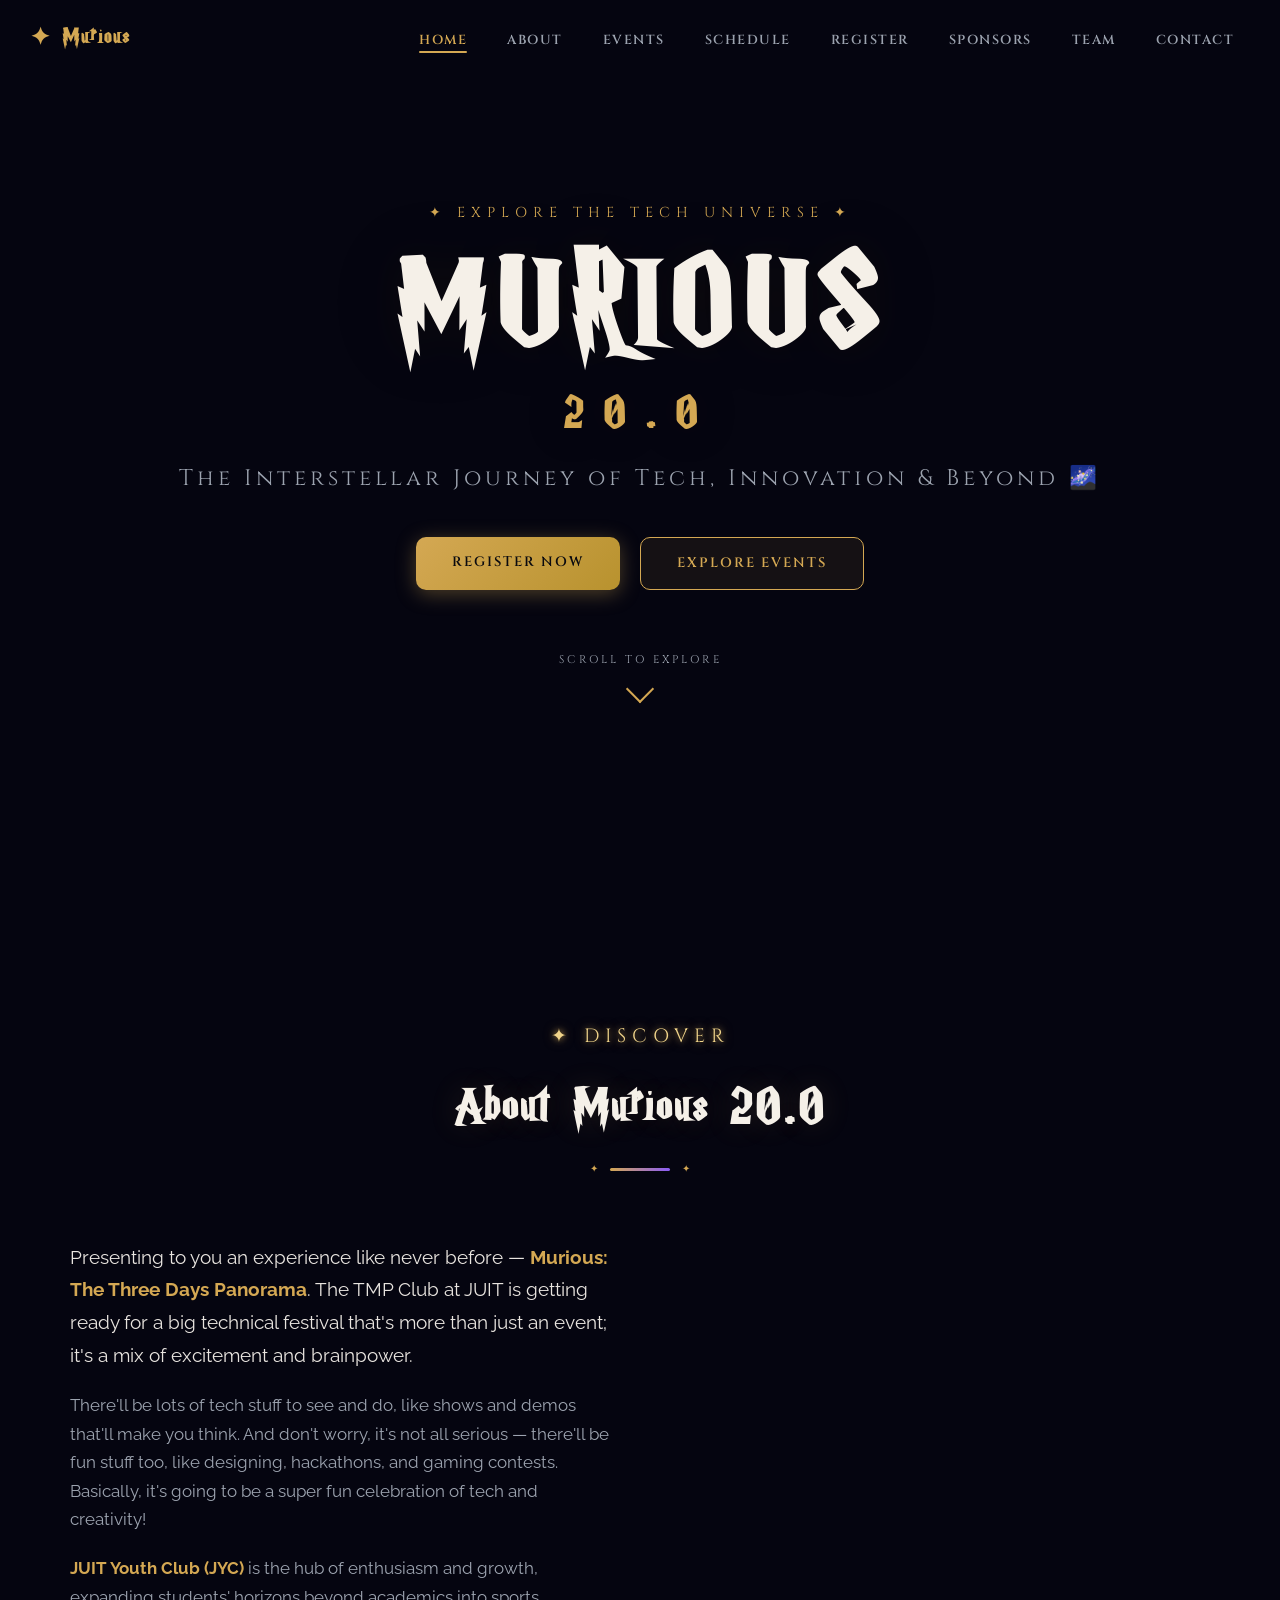
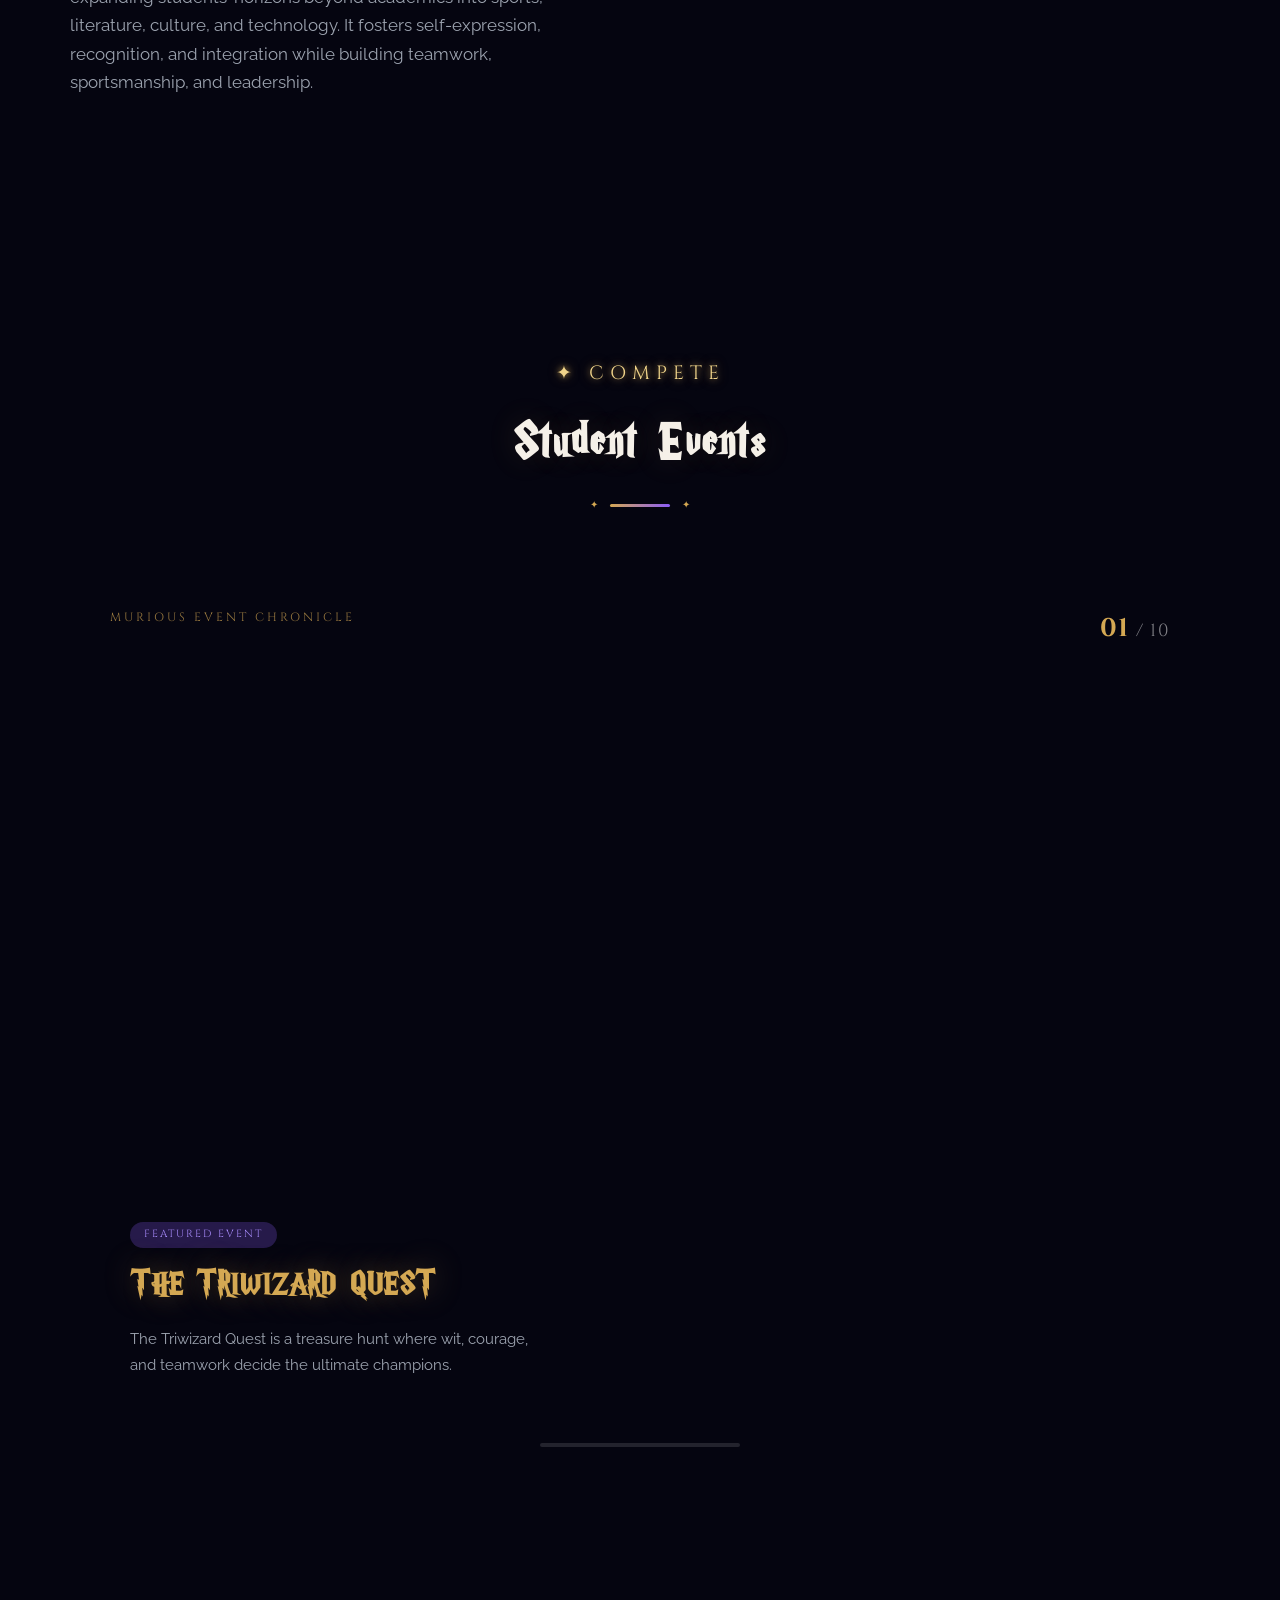
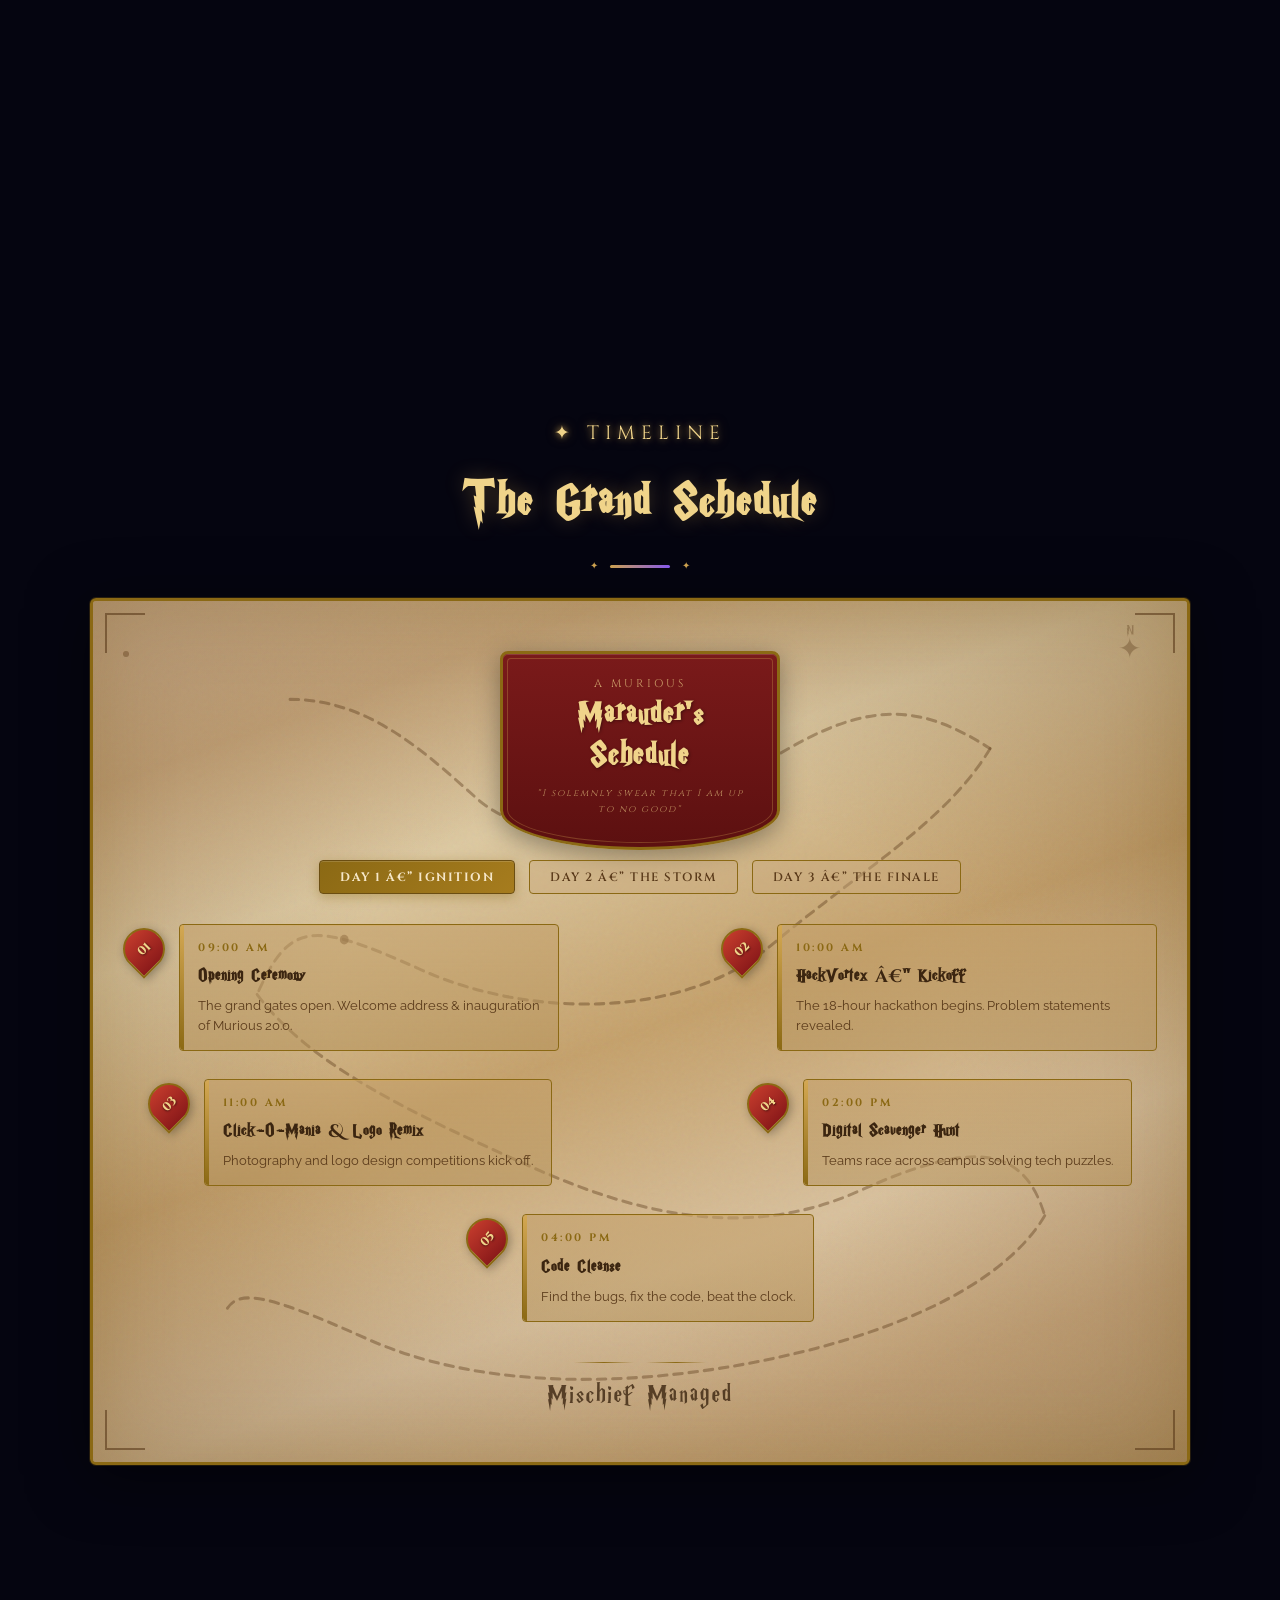
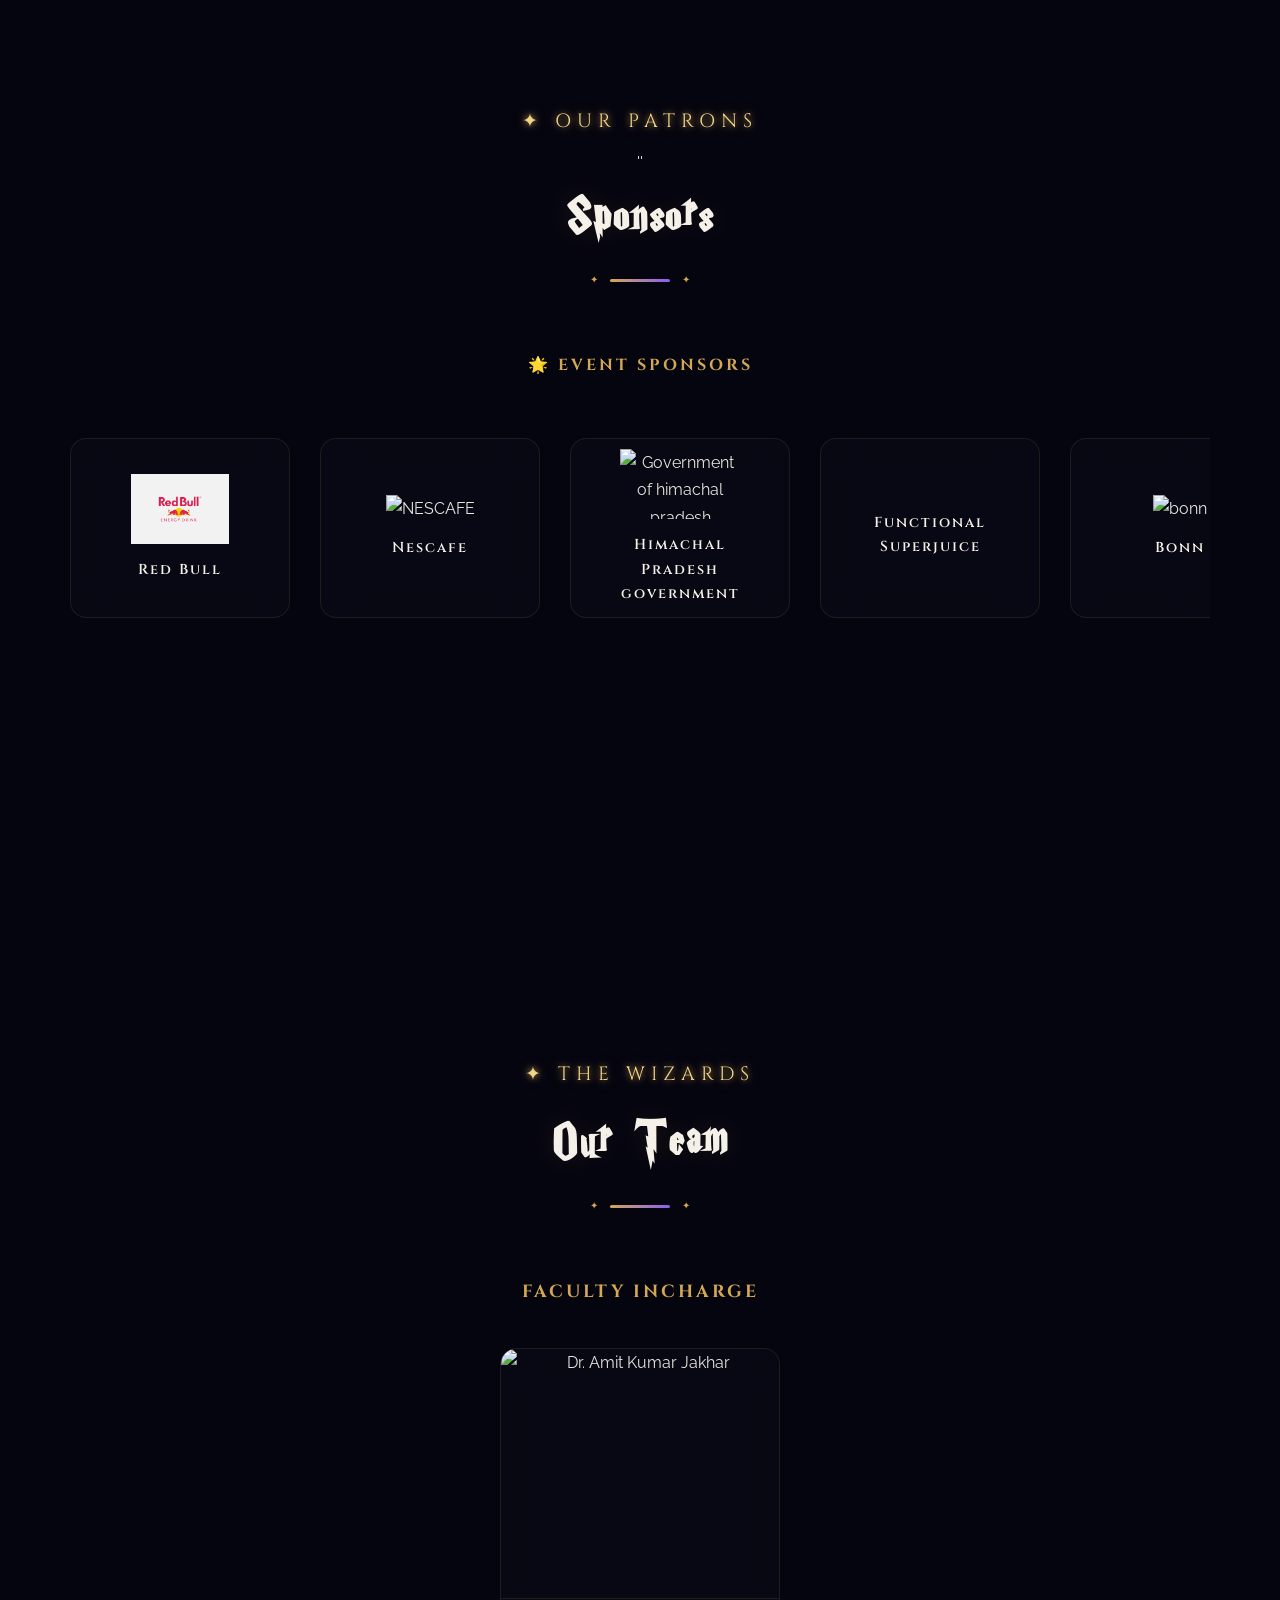
==== commit cc642090: "Finish merge" ====
--- a/index.html
+++ b/index.html
@@ -580,7 +580,7 @@
 
 
             <div class="team-card glass-card reveal">
-              <img src="images/gaurav.png">
+              <img src="images/gaurav.webp">
 
               <div class="team-info">
                 <h4>Gaurav Negi</h4>
@@ -759,7 +759,7 @@
             </div>
 
             <div class="team-card glass-card reveal">
-              <img src="images/ishant.jpeg">
+              <img src="images/ishant.webp">
               <div class="team-info">
                 <h4>Ishant Thakur</h4><span>Contributor</span>
                 <div class="team-socials"><a
--- a/css/styles.css
+++ b/css/styles.css
@@ -100,7 +100,7 @@
 
 body {
   font-family: var(--font-body);
-  background: url('../assets/images/Background.png') center center / cover no-repeat fixed, #050510;
+  background: url('../assets/images/Background.webp') center center / cover no-repeat fixed, #050510;
   color: var(--text);
   line-height: 1.7;
   overflow-x: hidden;
@@ -250,7 +250,7 @@
   left: 0;
   width: 100%;
   height: 100%;
-  background: url('../assets/images/Background.png') center center / cover no-repeat, radial-gradient(ellipse at 50% 30%, #1a1a3a 0%, #0a0a15 60%, #050510 100%);
+  background: url('../assets/images/Background.webp') center center / cover no-repeat, radial-gradient(ellipse at 50% 30%, #1a1a3a 0%, #0a0a15 60%, #050510 100%);
   z-index: 0;
 }
 
@@ -707,12 +707,17 @@
 
 .section-tag {
   font-family: var(--font-heading);
-  font-size: 0.8rem;
-  letter-spacing: 5px;
+  font-size: 1.2rem;
+  /* increased size */
+  letter-spacing: 6px;
   text-transform: uppercase;
-  color: var(--gold);
+  color: var(--gold-light);
   display: block;
   margin-bottom: 12px;
+
+  text-shadow:
+    0 0 6px rgba(212, 168, 83, 0.7),
+    0 0 12px rgba(212, 168, 83, 0.5);
 }
 
 .section-title {
@@ -810,11 +815,13 @@
 .events-grid {
   display: grid;
   grid-template-columns: repeat(3, 1fr);
-  gap: 28px;
+  gap: 80px;
+  padding: 40px 20px;
 }
 
 .event-card {
   padding: 36px 28px;
+  overflow: visible;
 }
 
 .event-icon {
@@ -859,6 +866,144 @@
   font-family: var(--font-heading);
   letter-spacing: 1px;
 }
+
+/* DARK MAGIC CARD GLOW */
+
+.evt-card-img {
+  width: 100%;
+  height: 180px;
+  object-fit: cover;
+  border-radius: 12px;
+  margin-bottom: 14px;
+
+  filter: drop-shadow(0 0 10px rgba(0, 0, 0, 0.9));
+  transition: 0.4s;
+}
+
+.evt-card:hover .evt-card-img {
+  transform: scale(1.05);
+
+  filter: drop-shadow(0 0 25px rgba(0, 0, 0, 1));
+}
+
+/* SPELL GLOW */
+
+.spell-glow {
+  position: absolute;
+  inset: 0;
+
+  background: radial-gradient(circle at 50% 30%,
+      rgba(0, 0, 0, 0.9),
+      rgba(50, 0, 70, 0.5),
+      transparent 70%);
+
+  opacity: 0;
+  transition: 0.5s;
+  pointer-events: none;
+}
+
+.evt-card:hover .spell-glow {
+  opacity: 1;
+}
+
+/* DARK WIZARD HOVER */
+
+.evt-card:hover .evt-card-inner {
+
+  transform: translateY(-10px) scale(1.03);
+
+  box-shadow:
+    0 0 20px rgba(0, 0, 0, 0.9),
+    0 0 50px rgba(0, 0, 0, 0.7),
+    0 0 80px rgba(60, 0, 90, 0.6);
+}
+
+/* RUNE BORDER */
+
+.evt-card-inner::before {
+
+  content: "";
+  position: absolute;
+  inset: 0;
+
+  border-radius: 16px;
+  padding: 1px;
+
+  background: linear-gradient(120deg,
+      transparent,
+      #000000,
+      #4c1d95,
+      #000000,
+      transparent);
+
+  background-size: 300% 300%;
+
+  -webkit-mask:
+    linear-gradient(#000 0 0) content-box,
+    linear-gradient(#000 0 0);
+
+  -webkit-mask-composite: xor;
+  mask-composite: exclude;
+
+  animation: runeBorder 6s linear infinite;
+
+  opacity: 0.7;
+}
+
+@keyframes runeBorder {
+
+  0% {
+    background-position: 0% 50%;
+  }
+
+  50% {
+    background-position: 100% 50%;
+  }
+
+  100% {
+    background-position: 0% 50%;
+  }
+
+}
+
+/* MAGIC PARTICLES */
+
+.magic-particles span {
+
+  position: absolute;
+  width: 4px;
+  height: 4px;
+
+  background: #000;
+
+  border-radius: 50%;
+
+  box-shadow:
+    0 0 10px #000,
+    0 0 20px #4c1d95;
+
+  animation: particleFloat 4s infinite;
+}
+
+@keyframes particleFloat {
+
+  0% {
+    transform: translateY(0);
+    opacity: 0;
+  }
+
+  50% {
+    opacity: 1;
+  }
+
+  100% {
+    transform: translateY(-40px);
+    opacity: 0;
+  }
+
+}
+
+
 
 /* ════════════════════════════════════════════════════
    MARAUDER'S MAP — 2D SCATTERED LAYOUT
@@ -1516,6 +1661,187 @@
 }
 
 /* ════════════════════════════════════════════════════
+   REGISTRATION SECTION
+   ════════════════════════════════════════════════════ */
+.register-content {
+  max-width: 560px;
+  margin: 0 auto;
+  position: relative;
+}
+
+.register-form {
+  position: relative;
+}
+
+/* Fee Display */
+.fee-display {
+  display: flex;
+  align-items: center;
+  justify-content: space-between;
+  padding: 18px 24px;
+  border-radius: var(--radius-sm);
+  background: linear-gradient(135deg, rgba(212, 168, 83, 0.08) 0%, rgba(139, 92, 246, 0.06) 100%);
+  border: 1px solid rgba(212, 168, 83, 0.25);
+  animation: feeSlideIn 0.4s ease forwards;
+}
+
+.fee-label {
+  font-family: var(--font-heading);
+  font-size: 0.82rem;
+  letter-spacing: 2px;
+  text-transform: uppercase;
+  color: var(--text-muted);
+}
+
+.fee-amount {
+  font-family: var(--font-display);
+  font-size: 1.8rem;
+  font-weight: 700;
+  color: var(--gold);
+  text-shadow: 0 0 20px var(--gold-glow);
+  animation: feePulse 2s ease-in-out infinite;
+}
+
+@keyframes feeSlideIn {
+  from {
+    opacity: 0;
+    transform: translateY(10px);
+  }
+
+  to {
+    opacity: 1;
+    transform: translateY(0);
+  }
+}
+
+@keyframes feePulse {
+
+  0%,
+  100% {
+    text-shadow: 0 0 20px var(--gold-glow);
+  }
+
+  50% {
+    text-shadow: 0 0 35px var(--gold-glow), 0 0 60px rgba(212, 168, 83, 0.15);
+  }
+}
+
+/* Loading Overlay */
+.reg-loading-overlay {
+  position: absolute;
+  inset: 0;
+  background: rgba(10, 10, 20, 0.88);
+  backdrop-filter: blur(8px);
+  -webkit-backdrop-filter: blur(8px);
+  border-radius: var(--radius);
+  display: none;
+  flex-direction: column;
+  align-items: center;
+  justify-content: center;
+  gap: 18px;
+  z-index: 20;
+}
+
+.reg-loading-overlay.active {
+  display: flex;
+}
+
+.reg-loading-overlay span {
+  font-family: var(--font-heading);
+  font-size: 0.85rem;
+  letter-spacing: 2px;
+  text-transform: uppercase;
+  color: var(--gold);
+}
+
+.reg-spinner {
+  width: 44px;
+  height: 44px;
+  border: 3px solid rgba(212, 168, 83, 0.15);
+  border-top-color: var(--gold);
+  border-radius: 50%;
+  animation: regSpin 0.8s linear infinite;
+}
+
+@keyframes regSpin {
+  to {
+    transform: rotate(360deg);
+  }
+}
+
+/* Success / Error Messages */
+.reg-message {
+  display: none;
+  align-items: center;
+  gap: 16px;
+  margin-top: 20px;
+  padding: 20px 24px;
+  border-radius: var(--radius-sm);
+  animation: msgSlideIn 0.5s ease forwards;
+}
+
+.reg-message.active {
+  display: flex;
+}
+
+.reg-msg-icon {
+  font-size: 1.8rem;
+  flex-shrink: 0;
+}
+
+.reg-message strong {
+  font-family: var(--font-heading);
+  font-size: 0.9rem;
+  letter-spacing: 1.5px;
+  display: block;
+  margin-bottom: 4px;
+}
+
+.reg-message p {
+  font-size: 0.88rem;
+  color: var(--text-muted);
+  margin: 0;
+}
+
+.reg-message--success {
+  background: rgba(34, 197, 94, 0.08);
+  border: 1px solid rgba(34, 197, 94, 0.3);
+}
+
+.reg-message--success strong {
+  color: #22c55e;
+}
+
+.reg-message--success .reg-msg-icon {
+  color: #22c55e;
+}
+
+.reg-message--error {
+  background: rgba(239, 68, 68, 0.08);
+  border: 1px solid rgba(239, 68, 68, 0.3);
+}
+
+.reg-message--error strong {
+  color: #ef4444;
+}
+
+.reg-message--error .reg-msg-icon {
+  color: #ef4444;
+}
+
+@keyframes msgSlideIn {
+  from {
+    opacity: 0;
+    transform: translateY(12px);
+  }
+
+  to {
+    opacity: 1;
+    transform: translateY(0);
+  }
+}
+
+/* ════════════════════════════════════════════════════
    SPONSORS
    ════════════════════════════════════════════════════ */
 .sponsors-tier {
@@ -1532,28 +1858,27 @@
   margin-bottom: 28px;
 }
 
-/* .sponsors-grid {
+.sponsors-grid {
   display: flex;
   justify-content: center;
   gap: 24px;
   flex-wrap: wrap;
-} */
-
-/* .sponsor-card {
+}
+
+.sponsor-card {
   padding: 36px 48px;
-  position: relative; */
+  position: relative;
+}
+
 /* .sponsor-card {
   padding: 20px 30px;
   position: relative;
-  min-width: 140px;
-} */
-
+}
 
 .sponsors-grid-title .sponsor-card {
   padding: 48px 80px;
   font-size: 1.4rem;
 }
-
 .sponsor-card img {
   width: 100px;
   height: auto;
@@ -1561,7 +1886,6 @@
   object-fit: contain;
   display: block;
 }
-
 /* === CLEAN SPONSOR CAROUSEL === */
 
 .sponsors-carousel {
@@ -1982,6 +2306,274 @@
   to {
     opacity: 1;
     transform: translateY(0);
+  }
+}
+
+/* ════════════════════════════════════════════════════
+   EVENT SCROLL GALLERY
+   ════════════════════════════════════════════════════ */
+.event-scroll-container {
+  height: 1200vh;
+}
+
+@media (max-width:768px) {
+  .event-scroll-container {
+    height: auto;
+  }
+}
+
+.event-sticky-viewport {
+  position: sticky;
+  top: 0;
+  height: 100vh;
+  width: 100%;
+  overflow: hidden;
+  /* background: radial-gradient(ellipse at center, rgba(10, 10, 20, 0.92) 0%, rgba(5, 5, 10, 0.96) 70%); */
+}
+
+.evt-section-label {
+  position: absolute;
+  top: 30px;
+  left: 40px;
+  font-family: var(--font-heading);
+  font-size: 0.75rem;
+  letter-spacing: 3px;
+  text-transform: uppercase;
+  color: var(--gold);
+  z-index: 20;
+  opacity: 0.7;
+}
+
+.event-card-gallery {
+  position: absolute;
+  inset: 0;
+  display: flex;
+  align-items: center;
+  justify-content: center;
+  transform: scale(1.1);
+}
+
+.evt-card {
+  position: absolute;
+  width: 280px;
+  height: 380px;
+  border-radius: var(--radius);
+  overflow: hidden;
+  will-change: transform, opacity;
+  backface-visibility: hidden;
+}
+
+.evt-card-inner {
+  width: 100%;
+  height: 100%;
+  display: flex;
+  flex-direction: column;
+  align-items: center;
+  justify-content: center;
+  gap: 20px;
+  padding: 30px;
+  background: var(--bg-glass);
+  border: 1px solid var(--border);
+  border-radius: var(--radius);
+  position: relative;
+  overflow: hidden;
+  box-shadow: 0 30px 80px rgba(0, 0, 0, 0.6);
+}
+
+.evt-card-inner::after {
+  content: '';
+  position: absolute;
+  inset: 0;
+  background: radial-gradient(circle at 50% 30%, var(--gold-glow) 0%, transparent 60%);
+  opacity: 0.3;
+  pointer-events: none;
+}
+
+.evt-card-icon {
+  font-size: 4rem;
+  filter: drop-shadow(0 4px 20px rgba(212, 168, 83, 0.4));
+  position: relative;
+  z-index: 2;
+}
+
+.evt-card-label {
+  position: relative;
+  z-index: 2;
+  font-family: var(--font-heading);
+  font-weight: 700;
+  font-size: 1.15rem;
+  text-transform: uppercase;
+  letter-spacing: 0.05em;
+  line-height: 1.3;
+  text-align: center;
+  color: var(--text-heading);
+  text-shadow: 0 2px 15px rgba(0, 0, 0, 0.8);
+}
+
+/* ── Text panel ── */
+.evt-text-panel {
+  position: absolute;
+  bottom: 100px;
+  left: 60px;
+  max-width: 400px;
+  z-index: 10;
+  will-change: transform, opacity;
+}
+
+.evt-text-type {
+  display: inline-block;
+  font-family: var(--font-heading);
+  font-size: 0.65rem;
+  letter-spacing: 2px;
+  text-transform: uppercase;
+  color: var(--purple-light);
+  background: var(--purple-glow);
+  padding: 4px 14px;
+  border-radius: 20px;
+  margin-bottom: 10px;
+}
+
+.evt-text-panel h2 {
+  font-family: var(--font-display);
+  font-weight: 700;
+  font-size: 2rem;
+  text-transform: uppercase;
+  letter-spacing: 0.04em;
+  margin-bottom: 14px;
+  color: var(--gold);
+  text-shadow: 0 0 30px var(--gold-glow);
+}
+
+.evt-text-panel p {
+  font-family: var(--font-body);
+  font-weight: 400;
+  font-size: 0.92rem;
+  line-height: 1.75;
+  color: var(--text-muted);
+}
+
+/* ── Card counter ── */
+.evt-card-counter {
+  position: absolute;
+  top: 30px;
+  right: 40px;
+  z-index: 20;
+  font-family: var(--font-heading);
+  font-size: 1.1rem;
+  letter-spacing: 0.1em;
+  color: rgba(255, 255, 255, 0.5);
+}
+
+.evt-card-counter .evt-current {
+  color: var(--gold);
+  font-size: 1.6rem;
+  font-weight: 700;
+}
+
+/* ── Dot indicators ── */
+.evt-dot-indicators {
+  position: absolute;
+  right: 30px;
+  top: 50%;
+  transform: translateY(-50%);
+  z-index: 20;
+  display: flex;
+  flex-direction: column;
+  gap: 10px;
+}
+
+.evt-dot {
+  width: 10px;
+  height: 10px;
+  border-radius: 50%;
+  background: rgba(255, 255, 255, 0.2);
+  transition: background 0.3s, transform 0.3s;
+  cursor: pointer;
+}
+
+.evt-dot.active {
+  background: var(--gold);
+  transform: scale(1.3);
+  box-shadow: 0 0 10px var(--gold-glow);
+}
+
+/* ── Bottom progress bar ── */
+.evt-bottom-bar {
+  position: absolute;
+  bottom: 30px;
+  left: 50%;
+  transform: translateX(-50%);
+  width: 200px;
+  z-index: 20;
+}
+
+.evt-progress-track {
+  width: 100%;
+  height: 4px;
+  background: rgba(255, 255, 255, 0.12);
+  border-radius: 2px;
+  overflow: hidden;
+}
+
+.evt-progress-fill {
+  height: 100%;
+  width: 0%;
+  background: linear-gradient(90deg, var(--gold), var(--purple));
+  border-radius: 2px;
+  transition: width 0.1s ease;
+}
+
+/* ── Gallery responsive ── */
+@media (max-width: 768px) {
+  .evt-card {
+    width: 200px;
+    height: 270px;
+    border-radius: 14px;
+  }
+
+  .evt-card-icon {
+    font-size: 2.8rem;
+  }
+
+  .evt-card-label {
+    font-size: 0.85rem;
+  }
+
+  .evt-text-panel {
+    left: 20px;
+    bottom: 85px;
+    max-width: 220px;
+  }
+
+  .evt-text-panel h2 {
+    font-size: 1.3rem;
+  }
+
+  .evt-text-panel p {
+    font-size: 0.78rem;
+  }
+
+  .evt-dot-indicators {
+    right: 14px;
+  }
+
+  .evt-bottom-bar {
+    width: 150px;
+  }
+
+  .evt-section-label {
+    left: 20px;
+    font-size: 0.65rem;
+  }
+
+  .event-scroll-container {
+    height: 1200vh;
+  }
+
+  @media (max-width:768px) {
+    .event-scroll-container {
+      height: 850vh;
+    }
   }
 }
 
@@ -2082,6 +2674,37 @@
     letter-spacing: 10px;
   }
 
+  /* Castle positioning for tablet */
+  .hero-castle {
+    width: clamp(180px, 50vw, 400px);
+    bottom: -85vh;
+  }
+
+  /* Trees positioning for tablet */
+  .hero-tree {
+    bottom: -5vh;
+  }
+
+  .hero-tree-left,
+  .hero-tree-right {
+    width: 25vw;
+    max-width: 200px;
+    display: none;
+  }
+
+  /* Cliffs (rocks) positioning for tablet */
+  .hero-clif {
+    bottom: -5vh;
+  }
+
+  .hero-clif-left {
+    width: 28vw;
+  }
+
+  .hero-clif-right {
+    width: 32vw;
+  }
+
   /* Marauder's Map responsive — 2D grid */
   .marauder-map {
     padding: 40px 18px 35px;
@@ -2154,6 +2777,44 @@
     letter-spacing: 3px;
   }
 
+  /* Tagline Readability Correction */
+
+  .hero-tagline {
+    color: #F2EAD3;
+  }
+
+  /* Castle positioning for mobile */
+  .hero-castle {
+    width: clamp(160px, 100vw, 320px);
+    bottom: -80vh;
+  }
+
+  /* Trees positioning for mobile */
+  .hero-tree {
+    bottom: -3vh;
+  }
+
+  .hero-tree-left,
+  .hero-tree-right {
+    width: 50vw;
+    max-width: 400px;
+    display: none;
+
+  }
+
+  /* Cliffs (rocks) positioning for mobile */
+  .hero-clif {
+    bottom: -3vh;
+  }
+
+  .hero-clif-left {
+    width: 40vw;
+  }
+
+  .hero-clif-right {
+    width: 45vw;
+  }
+
   .section-container {
     padding: 0 16px;
   }
@@ -2199,131 +2860,178 @@
     font-size: 1.1rem;
   }
 }
+
 /* =================================
 TEAM SECTION
 ================================= */
 
-.team-category-title{
-font-family: var(--font-heading);
-font-size: 1.1rem;
-letter-spacing:3px;
-text-transform:uppercase;
-color:var(--gold);
-text-align:center;
-margin:60px 0 40px;
+.team-category-title {
+  font-family: var(--font-heading);
+  font-size: 1.1rem;
+  letter-spacing: 3px;
+  text-transform: uppercase;
+  color: var(--gold);
+  text-align: center;
+  margin: 60px 0 40px;
 }
 
 /* grid */
 
-.team-grid{
-display:grid;
-gap:30px;
-justify-content:center;
-margin-top:30px;
-}
-
-.team-grid-1{
-grid-template-columns:280px;
-}
-
-.team-grid-2{
-grid-template-columns:repeat(2,280px);
-}
-
-.team-grid-3{
-grid-template-columns:repeat(3,260px);
-}
-
-.team-grid-4{
-grid-template-columns:repeat(4,240px);
+.team-grid {
+  display: grid;
+  gap: 30px;
+  justify-content: center;
+  justify-items: center;
+  align-items: stretch;
+  margin-top: 30px;
+}
+
+.team-grid-1 {
+  grid-template-columns: 280px;
+}
+
+.team-grid-2 {
+  grid-template-columns: repeat(2, 280px);
+}
+
+.team-grid-3 {
+  grid-template-columns: repeat(3, 260px);
+}
+
+.team-grid-4 {
+  grid-template-columns: repeat(4, 240px);
 }
 
 /* card */
 
-.team-card{
-overflow:hidden;
-text-align:center;
-padding-bottom:15px;
-max-width:280px;
-}
-
-.team-card img{
-width:100%;
-height:250px;
-object-fit:cover;
-transition:0.4s;
-border-bottom:1px solid var(--border);
-}
-
-.team-card:hover img{
-transform:scale(1.05);
+.team-card {
+  overflow: hidden;
+  text-align: center;
+  padding-bottom: 15px;
+  max-width: 280px;
+  width: 100%;
+  display: flex;
+  flex-direction: column;
+}
+
+.team-card img {
+  width: 100%;
+  height: 250px;
+  object-fit: cover;
+  object-position: top;
+  transition: 0.4s;
+  border-bottom: 1px solid var(--border);
+  flex-shrink: 0;
+}
+
+.team-card:hover img {
+  transform: scale(1.05);
 }
 
 /* info */
 
-.team-info{
-padding:18px;
-}
-
-.team-info h4{
-font-family:var(--font-heading);
-font-size:1rem;
-color:var(--text-heading);
-margin-bottom:4px;
-}
-
-.team-info span{
-font-size:0.8rem;
-letter-spacing:1px;
-color:var(--text-muted);
-display:block;
-margin-bottom:12px;
+.team-info {
+  padding: 18px;
+  margin-top: auto;
+}
+
+.team-info h4 {
+  font-family: var(--font-heading);
+  font-size: 1rem;
+  color: var(--text-heading);
+  margin-bottom: 4px;
+}
+
+.team-info span {
+  font-size: 0.8rem;
+  letter-spacing: 1px;
+  color: var(--text-muted);
+  display: block;
+  margin-bottom: 12px;
 }
 
 /* socials */
 
-.team-socials{
-display:flex;
-justify-content:center;
-gap:12px;
-}
-
-.team-socials a{
-color:var(--text-muted);
-font-size:1.2rem;
-transition:0.3s;
-}
-
-.team-socials a:hover{
-color:var(--gold);
-transform:translateY(-2px);
-}
-@media (max-width: 900px){
-
-.team-grid-4{
-grid-template-columns:repeat(2,260px);
-}
-
-.team-grid-3{
-grid-template-columns:repeat(2,260px);
-}
-
-}
-
-@media (max-width: 600px){
-
-.team-grid-4,
-.team-grid-3,
-.team-grid-2{
-grid-template-columns:260px;
-}
-
-
-}
-.team-card:hover{
-box-shadow:
-0 10px 40px rgba(0,0,0,0.5),
-0 0 25px var(--gold-glow);
-transform:translateY(-6px);
-}
-
+.team-socials {
+  display: flex;
+  justify-content: center;
+  gap: 12px;
+}
+
+.team-socials a {
+  color: var(--text-muted);
+  font-size: 1.2rem;
+  transition: 0.3s;
+}
+
+.team-socials a:hover {
+  color: var(--gold);
+  transform: translateY(-2px);
+}
+
+@media (max-width: 900px) {
+
+  .team-grid-4 {
+    grid-template-columns: repeat(2, 260px);
+  }
+
+  .team-grid-3 {
+    grid-template-columns: repeat(2, 260px);
+  }
+
+}
+
+@media (max-width: 600px) {
+
+  .team-grid-4,
+  .team-grid-3,
+  .team-grid-2 {
+    grid-template-columns: 260px;
+  }
+
+
+}
+
+.team-card:hover {
+  box-shadow:
+    0 10px 40px rgba(0, 0, 0, 0.5),
+    0 0 25px var(--gold-glow);
+  transform: translateY(-6px);
+}
+
+/* ═════════════════════════════════
+   MOBILE NAVBAR
+═════════════════════════════════ */
+
+@media (max-width: 768px) {
+
+  .nav-toggle {
+    display: flex;
+    z-index: 1100;
+  }
+
+  .nav-links {
+    position: fixed;
+    top: 0;
+    right: -260px;
+    height: 100vh;
+    width: 240px;
+    background: rgba(10,10,15,0.95);
+    backdrop-filter: blur(18px);
+    flex-direction: column;
+    align-items: flex-start;
+    padding: 100px 30px;
+    gap: 18px;
+    transition: right 0.35s ease;
+  }
+
+  .nav-links.open {
+    right: 0;
+  }
+
+  .nav-link {
+    font-size: 0.9rem;
+    width: 100%;
+  }
+
+}
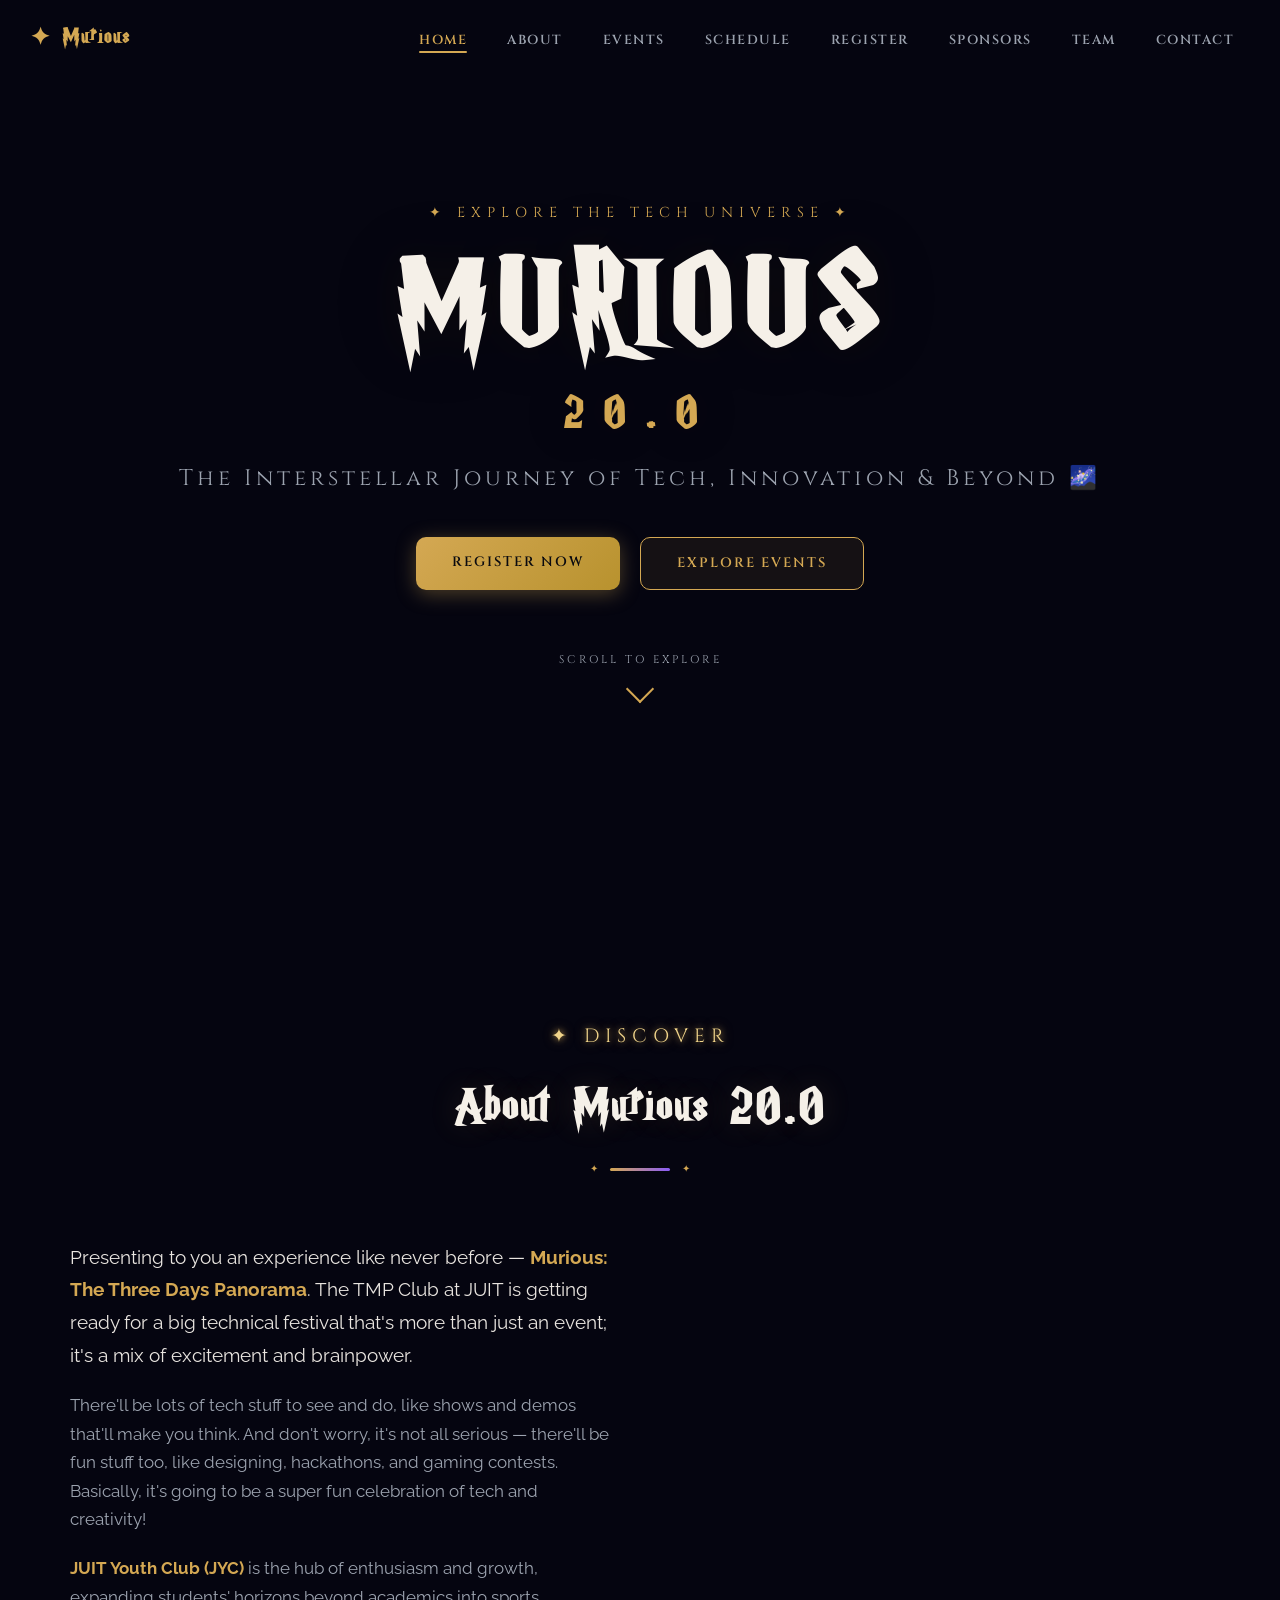
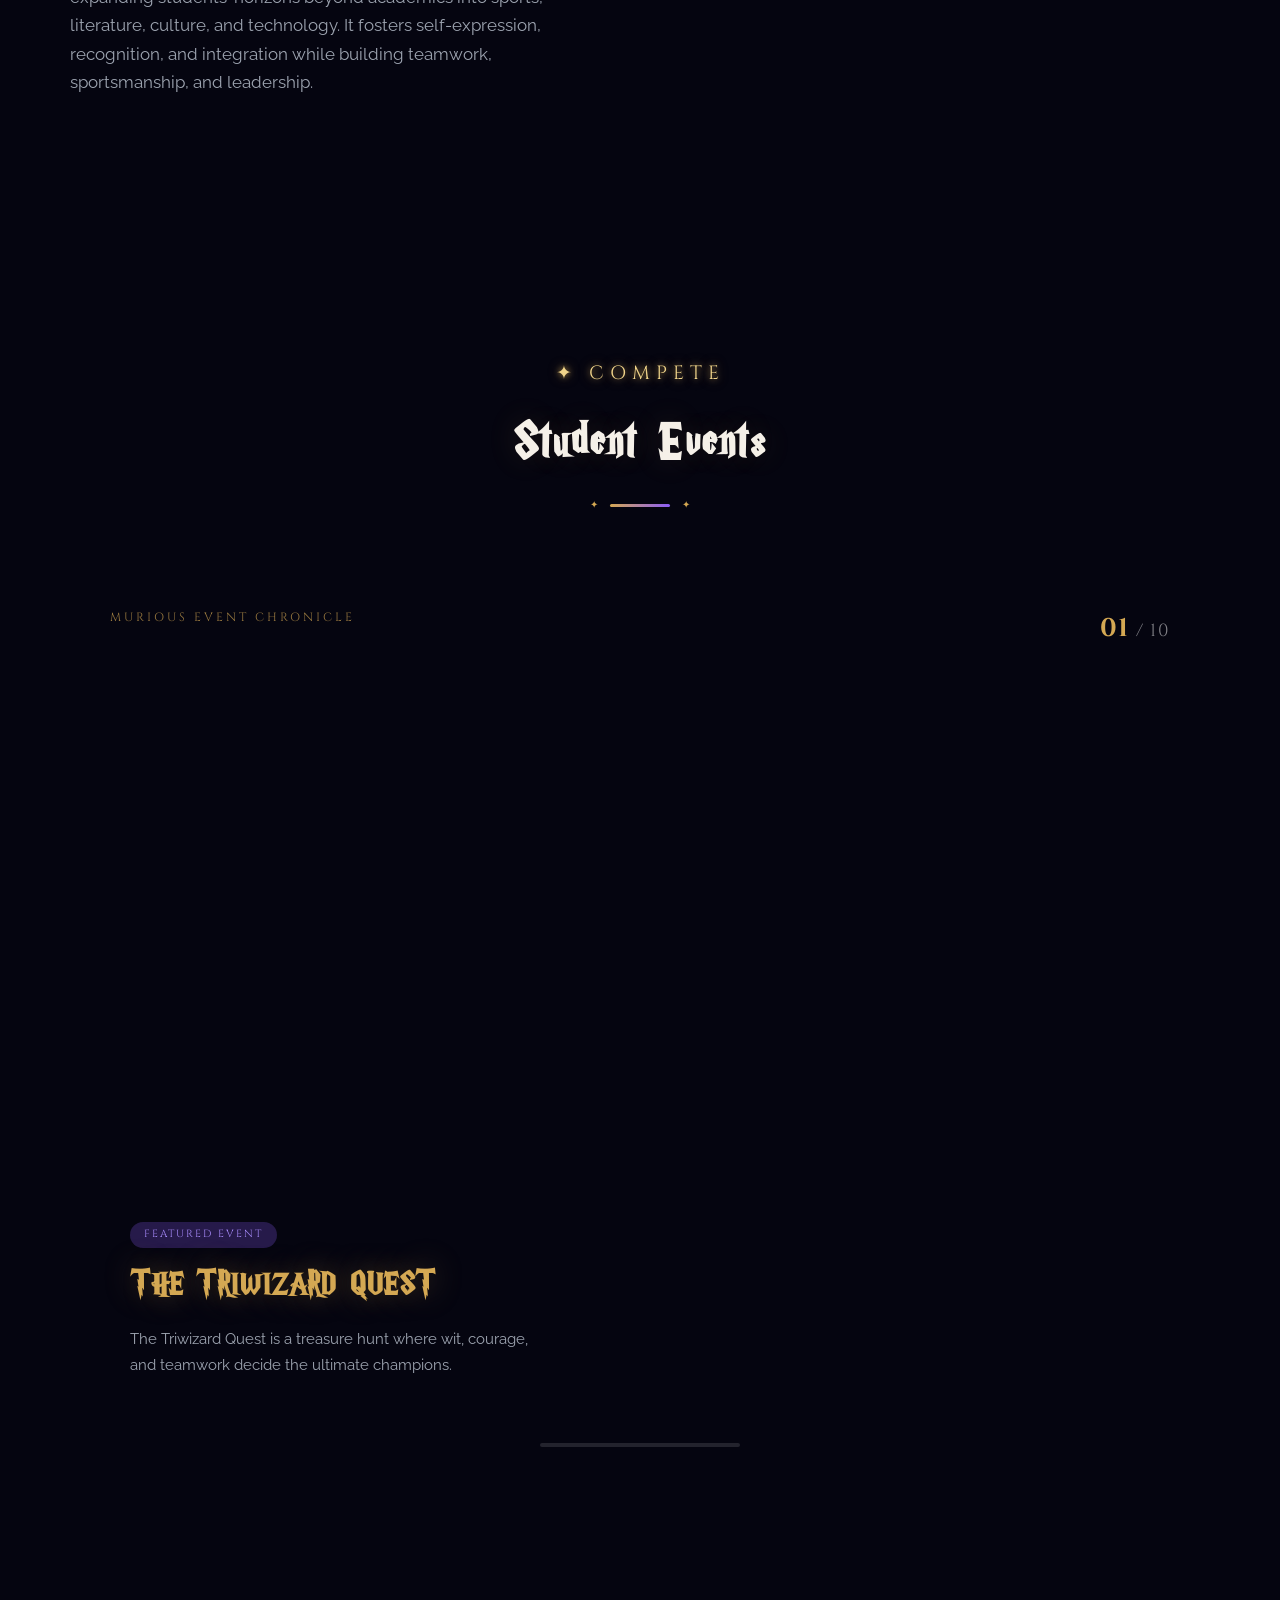
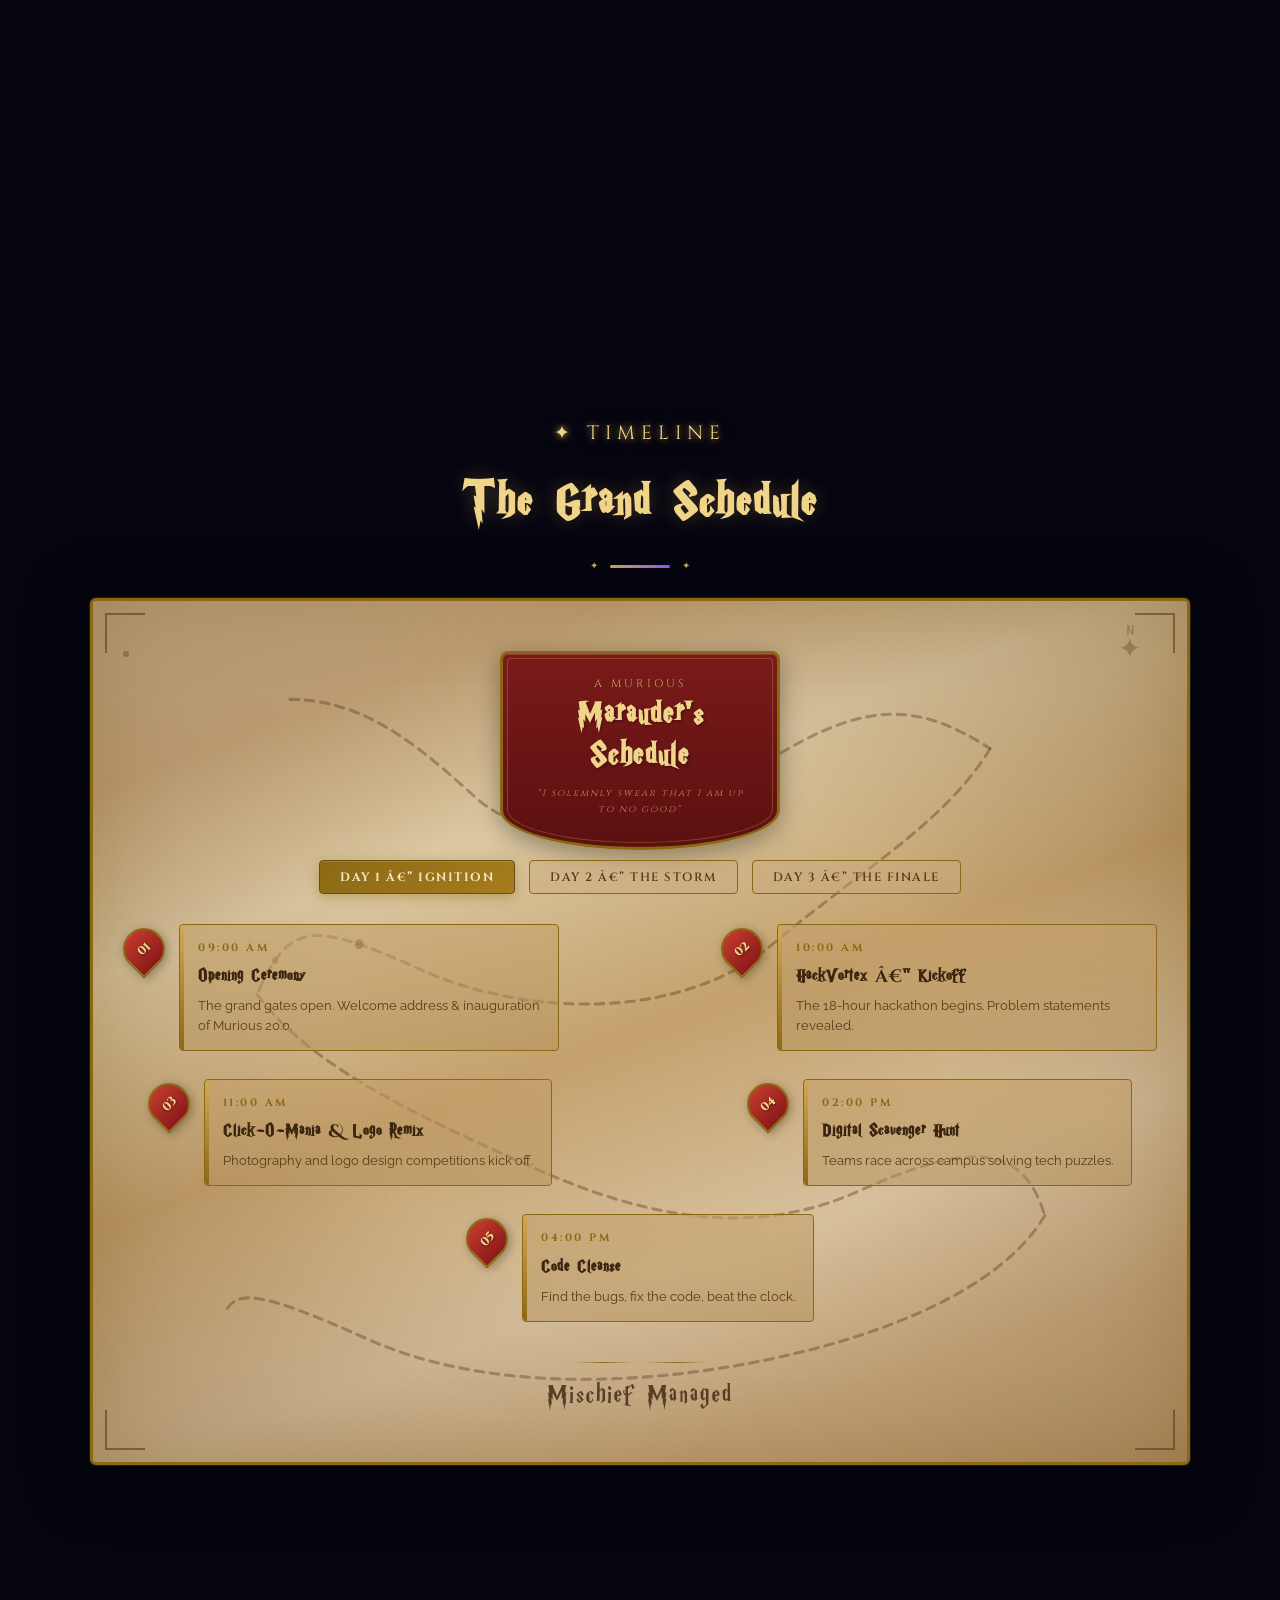
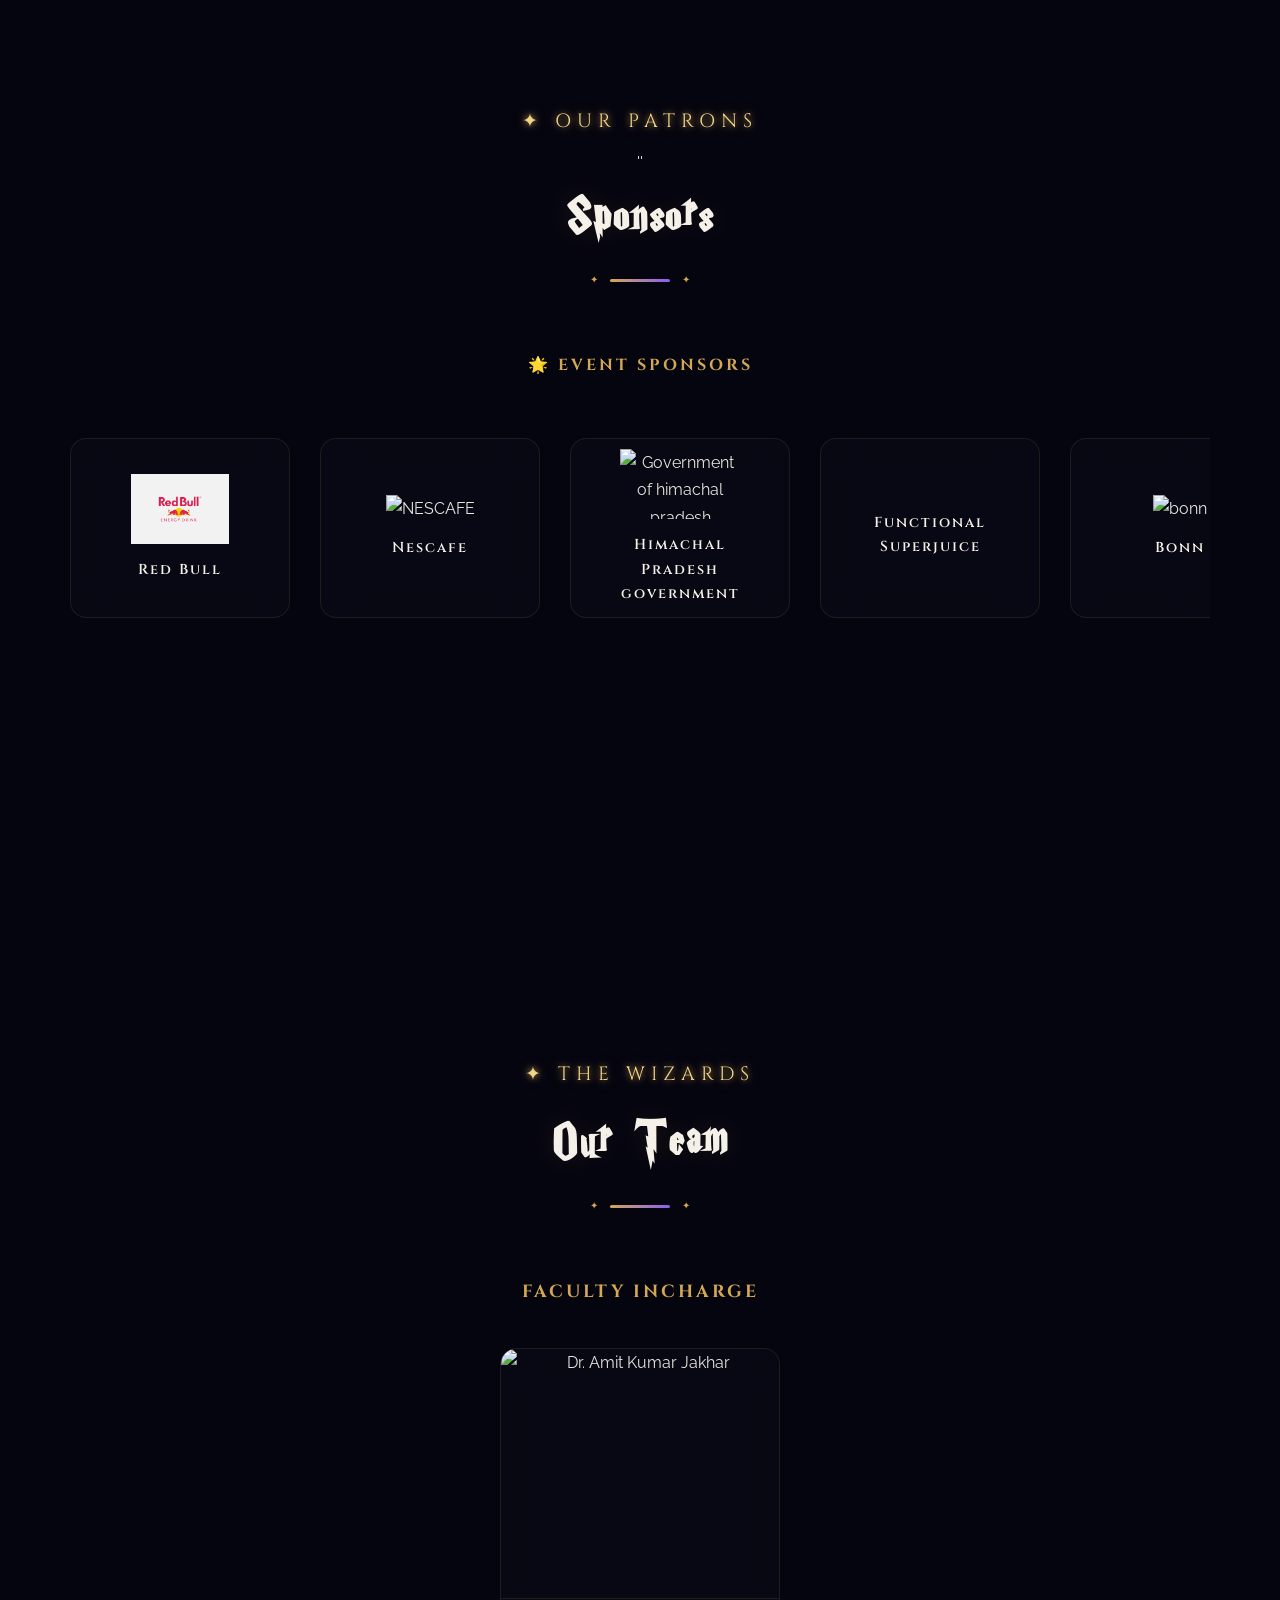
==== commit e78c3fb9: "Merge pull request #26 from Ishant-Thakur/main images in webp" ====
--- a/index.html
+++ b/index.html
@@ -889,7 +889,7 @@
           <form class="contact-form glass-card reveal" id="contactForm">
             <div class="form-group">
               <label for="contactName">Your Name</label>
-              <input type="text" id="contactName" placeholder="Your full name" required>
+              <input type="text" id="contactName" placeholder="your full name" required>
             </div>
             <div class="form-group">
               <label for="contactEmail">Email</label>
